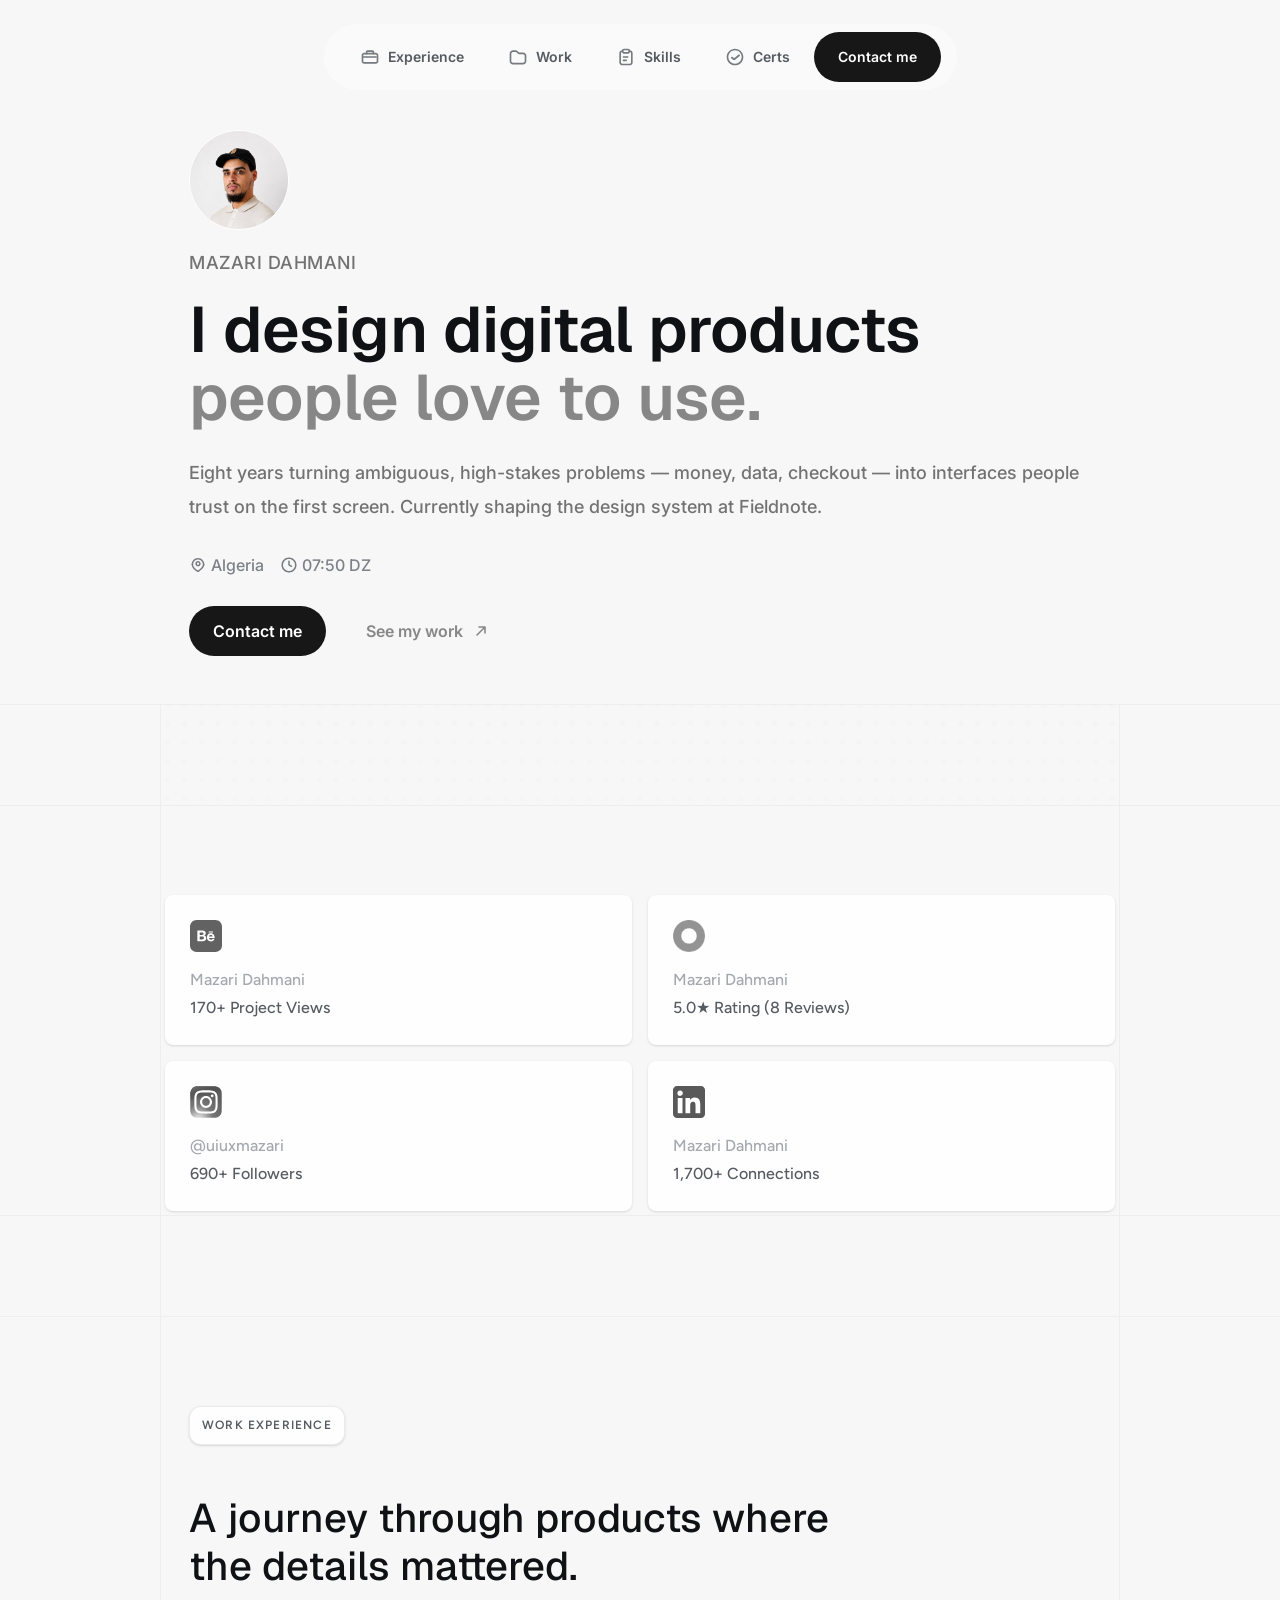
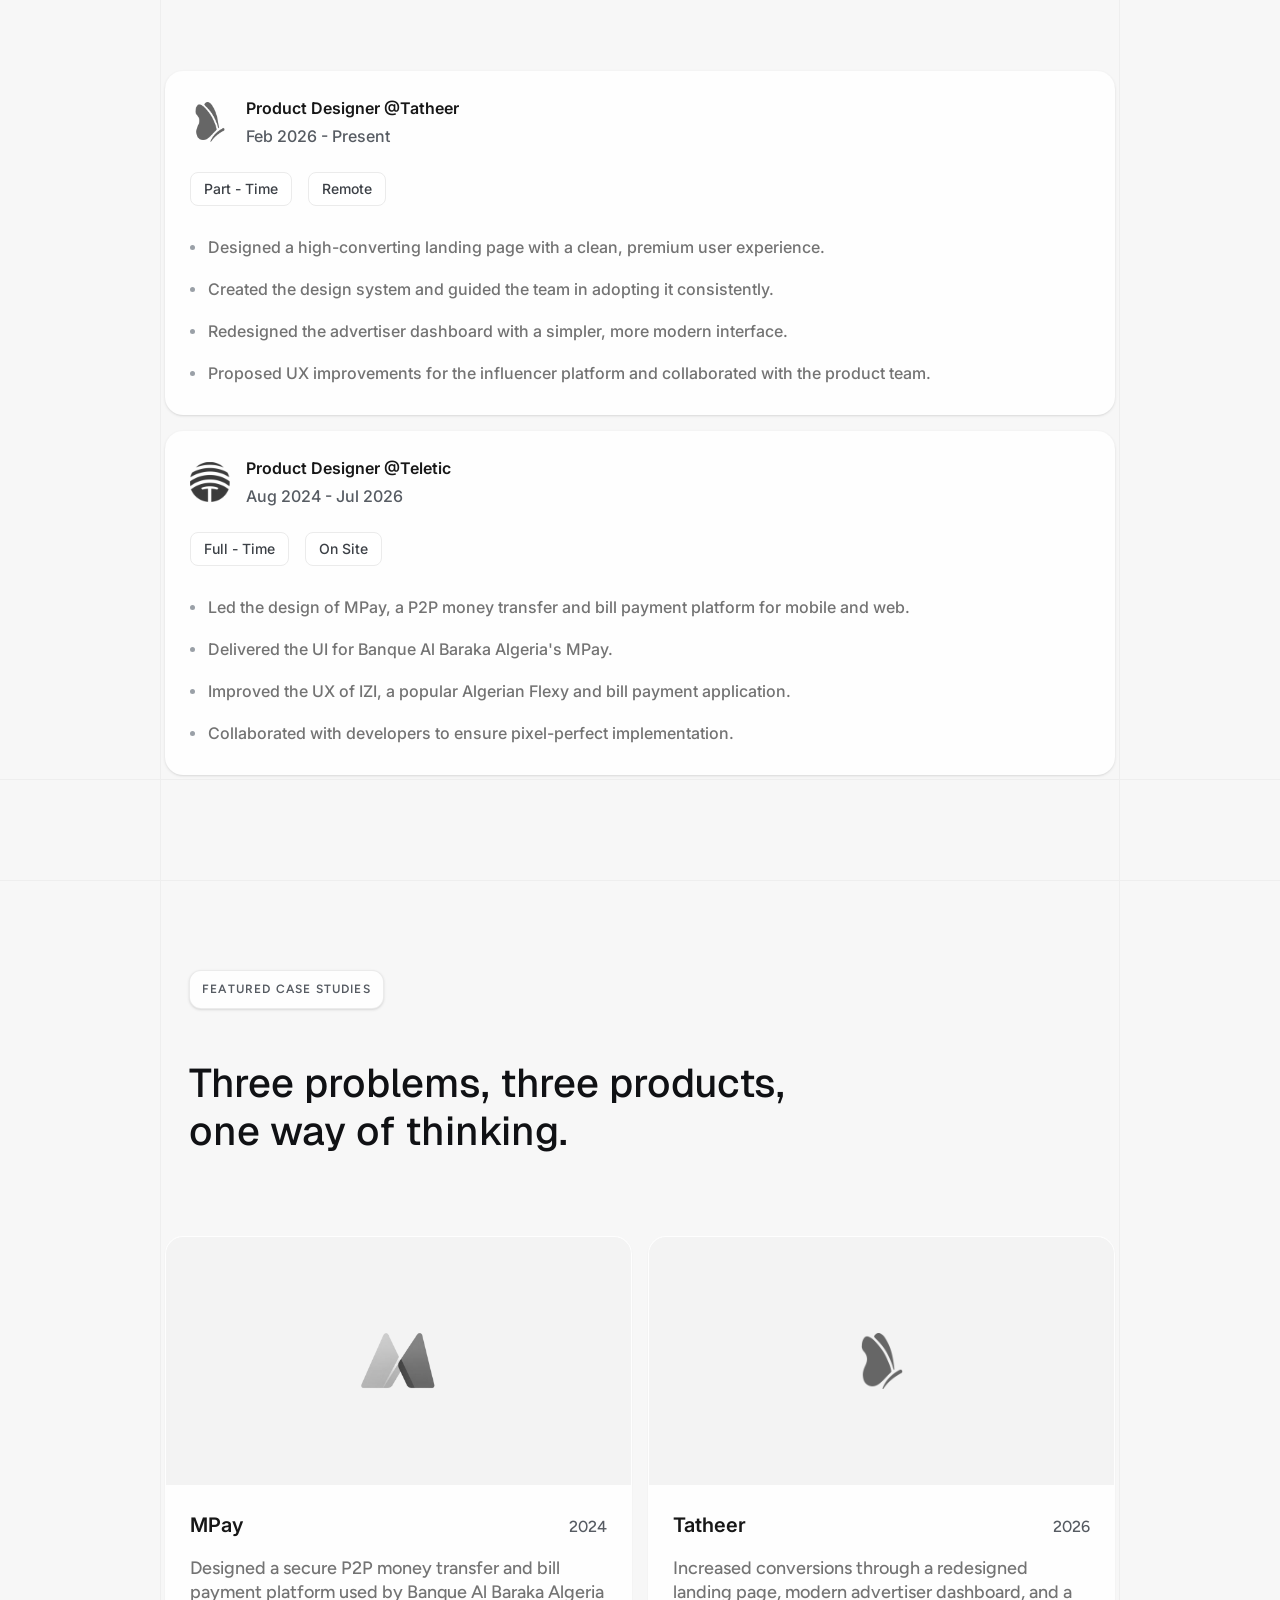
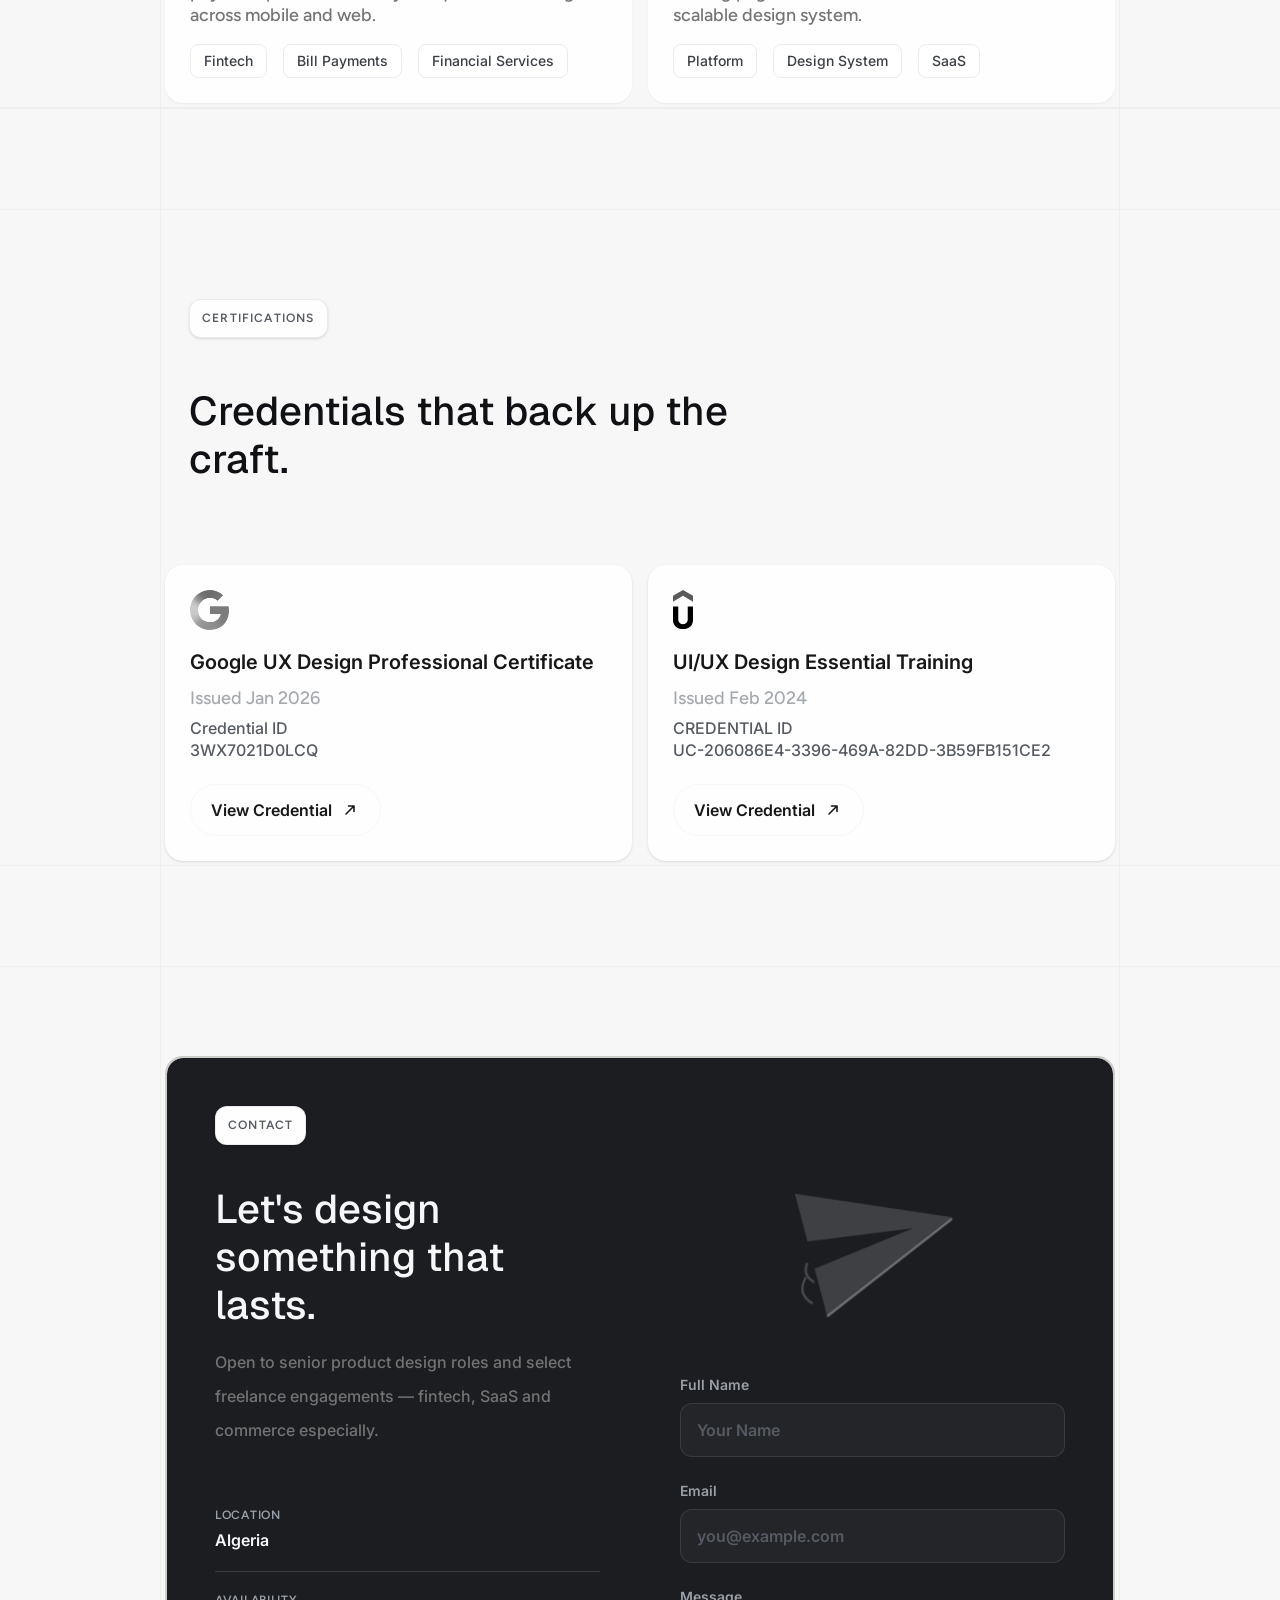
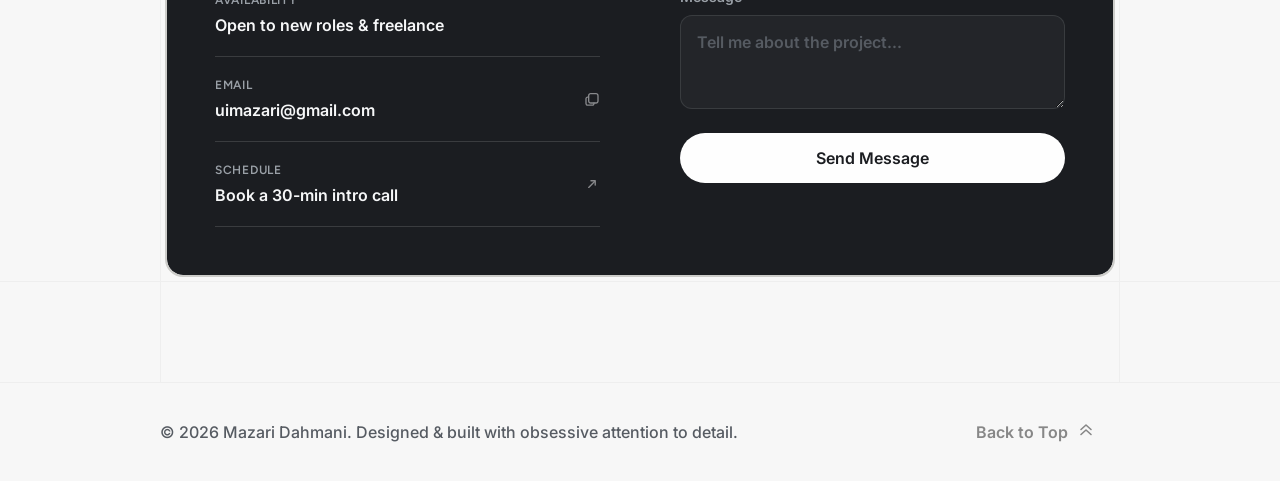
==== index.html @ ba1fe067 "Update portfolio" ====
<!DOCTYPE html>
<html lang="en">
<head>
<meta charset="UTF-8">
<meta name="viewport" content="width=device-width, initial-scale=1.0">
<title>Mazari Dahmani — Product Designer</title>
<link rel="icon" href="assets/favicon/favicon.ico" sizes="any">
<link rel="icon" type="image/png" sizes="16x16" href="assets/favicon/favicon-16x16.png">
<link rel="icon" type="image/png" sizes="32x32" href="assets/favicon/favicon-32x32.png">
<link rel="icon" type="image/png" sizes="48x48" href="assets/favicon/favicon-48x48.png">
<link rel="apple-touch-icon" sizes="180x180" href="assets/favicon/apple-touch-icon.png">
<meta name="description" content="Mazari Dahmani — Senior Product Designer. Fintech, SaaS, and commerce interfaces, eight years in.">
<link rel="preconnect" href="https://fonts.googleapis.com">
<link rel="preconnect" href="https://fonts.gstatic.com" crossorigin>
<link href="https://fonts.googleapis.com/css2?family=Geist:wght@500;600&family=Inter:wght@500;600&family=Figtree:wght@500;600;700&display=swap" rel="stylesheet">
<link rel="stylesheet" href="styles/main.css">
<link rel="stylesheet" href="styles/cursor.css">
</head>
<body>

<svg class="icon-sprite" aria-hidden="true">
  <symbol id="icon-arrow-up-right" viewBox="0 0 20 20"><path d="M6 14 14 6M8 6h6v6" stroke="currentColor" stroke-width="1.6" stroke-linecap="round" stroke-linejoin="round" fill="none"/></symbol>
  <symbol id="icon-chevrons-up" viewBox="0 0 20 20"><path d="M5 12.5 10 8l5 4.5M5 7.5 10 3l5 4.5" stroke="currentColor" stroke-width="1.6" stroke-linecap="round" stroke-linejoin="round" fill="none"/></symbol>
  <symbol id="icon-external" viewBox="0 0 20 20"><path d="M6 14 14 6M8.5 6H14v5.5" stroke="currentColor" stroke-width="1.6" stroke-linecap="round" stroke-linejoin="round" fill="none"/></symbol>
</svg>

<header class="site-nav-wrap">
  <nav class="site-nav" aria-label="Primary">
    <a class="nav-link" href="#experience"><img class="nav-icon" src="assets/nav/Experience.svg" width="20" height="20" alt=""><span class="nav-label">Experience</span></a>
    <a class="nav-link" href="#work"><img class="nav-icon" src="assets/nav/Work.svg" width="20" height="20" alt=""><span class="nav-label">Work</span></a>
    <a class="nav-link" href="#skills"><img class="nav-icon" src="assets/nav/Skills.svg" width="20" height="20" alt=""><span class="nav-label">Skills</span></a>
    <a class="nav-link" href="#certs"><img class="nav-icon" src="assets/nav/Certs.svg" width="20" height="20" alt=""><span class="nav-label">Certs</span></a>
    <a class="nav-link nav-cta" href="#contact">Contact me</a>
  </nav>
</header>

<main>

  <!-- Hero -->
  <section class="hero-guide" id="top">
    <div class="hero-inner">
      <div class="hero-top">
        <img class="avatar" src="assets/hero/avatar.jpg" alt="Mazari Dahmani">
        <p class="eyebrow-name">Mazari Dahmani</p>
        <h1 class="hero-heading">I design digital products <span>people love to use.</span></h1>
      </div>
      <p class="hero-lede">Eight years turning ambiguous, high-stakes problems — money, data, checkout — into interfaces people trust on the first screen. Currently shaping the design system at Fieldnote.</p>
      <div class="hero-meta">
        <div class="hero-meta-item"><img class="hero-meta-icon" src="assets/hero/pin.svg" width="18" height="18" alt=""><span>Algeria</span></div>
        <div class="hero-meta-item"><img class="hero-meta-icon" src="assets/hero/clock.svg" width="18" height="18" alt=""><span id="local-time">23:48 DZ</span></div>
      </div>
      <div class="hero-actions">
        <a class="btn btn-dark" href="#contact">Contact me</a>
        <a class="btn btn-ghost" href="#work">See my work <svg><use href="#icon-arrow-up-right"/></svg></a>
      </div>
    </div>
  </section>

  <div class="full-bleed-divider"></div>

  <div class="column-guide">

    <div class="texture-band" aria-hidden="true">
      <img class="texture-band-pattern" src="assets/texture-hero-band.svg" alt="">
    </div>

    <div class="divider-inline"></div>

    <!-- Social proof -->
    <div class="section-shell" style="padding-top:89px;">
      <div class="proof-grid">
        <a class="proof-card" href="https://www.behance.net/98f49c3c" target="_blank" rel="noopener noreferrer">
          <img class="proof-icon" src="assets/social/behance_1.svg" width="32" height="32" alt="Behance">
          <div><p class="proof-handle">Mazari Dahmani</p><p class="proof-views">170+ Project Views</p></div>
        </a>
        <a class="proof-card" href="https://mostaql.com/u/mazari_dahmani" target="_blank" rel="noopener noreferrer">
          <img class="proof-icon" src="assets/social/mostaql.png" width="32" height="32" alt="Mostaql">
          <div><p class="proof-handle">Mazari Dahmani</p><p class="proof-views">5.0★ Rating (8 Reviews)</p></div>
        </a>
        <a class="proof-card" href="https://www.instagram.com/uiuxmazari/" target="_blank" rel="noopener noreferrer">
          <img class="proof-icon" src="assets/social/ig_1.svg" width="32" height="32" alt="Instagram">
          <div><p class="proof-handle">@uiuxmazari</p><p class="proof-views">690+ Followers</p></div>
        </a>
        <a class="proof-card" href="https://www.linkedin.com/in/mazari-dahmani-837093325/" target="_blank" rel="noopener noreferrer">
          <img class="proof-icon" src="assets/social/linkd_1.svg" width="32" height="32" alt="LinkedIn">
          <div><p class="proof-handle">Mazari Dahmani</p><p class="proof-views">1,700+ Connections</p></div>
        </a>
      </div>
    </div>

    <div class="divider-inline"></div>
    <div class="spacer-band"></div>
    <div class="divider-inline"></div>

    <!-- Work experience -->
    <section class="section-shell" id="experience" style="padding-top:89px;">
      <div class="eyebrow-row">
        <span class="eyebrow-badge">Work Experience</span>
        <h2 class="section-heading">A journey through products where the details mattered.</h2>
      </div>
      <div class="exp-list">
        <a class="exp-card" href="https://tatheer.marketing/" target="_blank" rel="noopener noreferrer">
          <div class="exp-head">
            <img class="exp-logo exp-logo-mark" src="assets/experience/job1-logo.svg" width="40" height="40" alt="Fieldnote logo">
            <div><p class="exp-role">Product Designer @Tatheer</p><p class="exp-dates">Feb 2026 - Present</p></div>
          </div>
          <div class="tag-row"><span class="tag">Part - Time</span><span class="tag">Remote</span></div>
          <ul class="exp-bullets">
            <li><p>Designed a high-converting landing page with a clean, premium user experience.</p></li>
            <li><p>Created the design system and guided the team in adopting it consistently.</p></li>
            <li><p>Redesigned the advertiser dashboard with a simpler, more modern interface.</p></li>
            <li><p>Proposed UX improvements for the influencer platform and collaborated with the product team.</p></li>
          </ul>
        </a>
        <a class="exp-card" href="https://teletic.dz/" target="_blank" rel="noopener noreferrer">
          <div class="exp-head">
            <img class="exp-logo exp-logo-photo" src="assets/experience/job2-logo.svg" width="40" height="40" alt="Teletic logo">
            <div><p class="exp-role">Product Designer @Teletic</p><p class="exp-dates">Aug 2024 - Jul 2026</p></div>
          </div>
          <div class="tag-row"><span class="tag">Full - Time</span><span class="tag">On Site</span></div>
          <ul class="exp-bullets">
            <li><p>Led the design of MPay, a P2P money transfer and bill payment platform for mobile and web.</p></li>
            <li><p>Delivered the UI for Banque Al Baraka Algeria's MPay.</p></li>
            <li><p>Improved the UX of IZI, a popular Algerian Flexy and bill payment application.</p></li>
            <li><p>Collaborated with developers to ensure pixel-perfect implementation.</p></li>
          </ul>
        </a>
      </div>
    </section>

    <div class="divider-inline"></div>
    <div class="spacer-band"></div>
    <div class="divider-inline"></div>

    <!-- Case studies -->
    <section class="section-shell" id="work" style="padding-top:89px;">
      <div class="eyebrow-row">
        <span class="eyebrow-badge">Featured Case Studies</span>
        <h2 class="section-heading">Three problems, three products, one way of thinking.</h2>
      </div>
      <div class="case-grid">
        <a class="case-card" href="mpay.html">
          <div class="case-figure"><img src="assets/work/mpay-figure.svg" width="75" height="56" alt="MPay"></div>
          <div class="case-body">
            <div class="case-title-row"><h3 class="case-title">MPay</h3><span class="case-year">2024</span></div>
            <p class="case-desc">Designed a secure P2P money transfer and bill payment platform used by Banque Al Baraka Algeria across mobile and web.</p>
            <div class="tag-row"><span class="tag">Fintech</span><span class="tag">Bill Payments</span><span class="tag">Financial Services</span></div>
          </div>
        </a>
        <a class="case-card" href="tatheer.html">
          <div class="case-figure"><img src="assets/work/tatheer-figure.svg" width="56" height="56" alt="Tatheer"></div>
          <div class="case-body">
            <div class="case-title-row"><h3 class="case-title">Tatheer</h3><span class="case-year">2026</span></div>
            <p class="case-desc">Increased conversions through a redesigned landing page, modern advertiser dashboard, and a scalable design system.</p>
            <div class="tag-row"><span class="tag">Platform</span><span class="tag">Design System</span><span class="tag">SaaS</span></div>
          </div>
        </a>
      </div>
    </section>

    <div class="divider-inline"></div>
    <div class="divider-inline"></div>
    <div class="spacer-band"></div>
    <div class="divider-inline"></div>

    <!-- Certifications -->
    <section class="section-shell" id="certs" style="padding-top:89px;">
      <div class="eyebrow-row">
        <span class="eyebrow-badge">Certifications</span>
        <h2 class="section-heading">Credentials that back up the craft.</h2>
      </div>
      <div class="cert-grid">
        <a class="cert-card" href="https://www.coursera.org/account/accomplishments/verify/3WX7021D0LCQ" target="_blank" rel="noopener noreferrer">
          <div>
            <img class="cert-icon" src="assets/certs/google.svg" width="39" height="40" alt="Google logo">
            <p class="cert-name" style="margin-top:16px;">Google UX Design Professional Certificate</p>
            <p class="cert-issued" style="margin-top:8px;">Issued Jan 2026</p>
            <p class="cert-id" style="margin-top:8px;"><span class="cert-id-label">Credential ID</span><span class="cert-id-value">3WX7021D0LCQ</span></p>
          </div>
          <span class="btn btn-outline" aria-hidden="true">View Credential <svg><use href="#icon-external"/></svg></span>
        </a>
        <a class="cert-card" href="https://www.udemy.com/certificate/UC-206086e4-3396-469a-82dd-3b59fb151ce2/" target="_blank" rel="noopener noreferrer">
          <div>
            <img class="cert-icon" src="assets/certs/symbol.svg" width="21" height="40" alt="Certification symbol">
            <p class="cert-name" style="margin-top:16px;">UI/UX Design Essential Training</p>
            <p class="cert-issued" style="margin-top:8px;">Issued Feb 2024</p>
            <p class="cert-id" style="margin-top:8px; text-transform:uppercase;"><span class="cert-id-label">Credential ID</span><span class="cert-id-value">UC-206086e4-3396-469a-82dd-3b59fb151ce2</span></p>
          </div>
          <span class="btn btn-outline" aria-hidden="true">View Credential <svg><use href="#icon-external"/></svg></span>
        </a>
      </div>
    </section>

    <div class="divider-inline"></div>
    <div class="spacer-band"></div>
    <div class="divider-inline"></div>

    <!-- Contact -->
    <section class="contact-outer" id="contact">
      <div class="contact-ring">
        <div class="contact-panel">
          <img class="contact-panel-texture" src="assets/texture-contact-corner.svg" width="434" height="126" alt="" aria-hidden="true">
          <div class="contact-col">
            <span class="eyebrow-badge">Contact</span>
            <div class="contact-header-group">
              <h2 class="contact-heading">Let's design<br>something that lasts.</h2>
              <p class="contact-lede">Open to senior product design roles and select freelance engagements — fintech, SaaS and commerce especially.</p>
            </div>
            <div class="contact-links">
              <div class="contact-info-row">
                <span class="contact-row-text"><span class="contact-row-label">Location</span><span class="contact-row-value">Algeria</span></span>
              </div>
              <div class="contact-info-row">
                <span class="contact-row-text"><span class="contact-row-label">Availability</span><span class="contact-row-value">Open to new roles &amp; freelance</span></span>
              </div>
              <button class="contact-link-row" id="copy-email" type="button">
                <span class="contact-row-text"><span class="contact-row-label">Email</span><span class="contact-row-value">uimazari@gmail.com</span></span>
                <img class="contact-link-icon" src="assets/contact/copy.svg" width="16" height="16" alt="">
              </button>
              <a class="contact-link-row" href="#" rel="noopener">
                <span class="contact-row-text"><span class="contact-row-label">Schedule</span><span class="contact-row-value">Book a 30-min intro call</span></span>
                <img class="contact-link-icon" src="assets/contact/arrow-up.svg" width="16" height="16" alt="">
              </a>
            </div>
          </div>
          <div class="contact-form-col">
            <div class="contact-plane-wrap" id="plane-wrap">
              <img class="contact-plane" id="contact-plane" src="assets/contact/paper-plane.svg" width="217" height="216" alt="" draggable="false">
            </div>
            <form class="contact-form" id="contact-form">
              <div class="field"><label for="name">Full Name</label><input id="name" name="name" type="text" placeholder="Your Name" required></div>
              <div class="field"><label for="email">Email</label><input id="email" name="email" type="email" placeholder="you@example.com" required></div>
              <div class="field"><label for="message">Message</label><textarea id="message" name="message" placeholder="Tell me about the project..." rows="3" required></textarea></div>
              <button class="btn btn-light" type="submit">Send Message</button>
              <p class="form-status" id="form-status" role="status" aria-live="polite"></p>
            </form>
          </div>
        </div>
      </div>
    </section>

    <div class="divider-inline"></div>
    <div class="spacer-band"></div>

  </div>

  <div class="full-bleed-divider"></div>

  <!-- Footer -->
  <footer class="container-960">
    <div class="site-footer">
      <div>
        <p class="footer-copy">© 2026 Mazari Dahmani. Designed &amp; built with obsessive attention to detail.</p>
      </div>
      <a class="btn btn-ghost footer-top-btn" href="#top">Back to Top <svg><use href="#icon-chevrons-up"/></svg></a>
    </div>
  </footer>

</main>

<div id="toast" role="status" aria-live="polite" style="position:fixed;bottom:24px;left:50%;transform:translateX(-50%) translateY(20px);background:#171717;color:#fff;padding:10px 18px;border-radius:40px;font-family:'Inter',sans-serif;font-weight:600;font-size:14px;opacity:0;pointer-events:none;transition:opacity .2s, transform .2s;"></div>

<script src="scripts/main.js"></script>
<script src="scripts/cursor.js"></script>
</body>
</html>
---- styles/main.css ----
/* ==========================================================================
   MAZARI DAHMANI — PORTFOLIO
   Rebuilt directly from Figma inspection (get_metadata / get_design_context /
   get_variable_defs on node 4895:38312). Every color, spacing, and divider
   value below traces to that data — see FIGMA_QA.md for the source mapping.
   ========================================================================== */

/* ---------- Tokens ---------- */
:root {
  /* surfaces */
  --bg-page: #f7f7f7;
  --card-bg: #fefefe;
  --cert-card-bg: #fefefe;
  --contact-bg: #1b1d21;
  --contact-ring: #f6f7f8;

  /* ink */
  --ink-900: #101114;
  --ink-850: #171717;
  --ink-700: #565b62;
  --ink-600: #737373;
  --ink-500: #7d8289;
  --ink-450: #878787;
  --ink-400: #a4a9af;
  --ink-350: #9aa0a7;
  --ink-300: #3c4046;
  --contact-fg: #f6f7f8;
  --contact-muted: #9aa0a7;

  /* lines */
  --line-hero-guide: #f7f7f7;   /* hero-only vertical guide */
  --line-guide: #eee;           /* main vertical guide + all horizontal dividers */
  --line-tag: #ebebeb;          /* tag/pill borders */
  --line-badge: rgba(16, 17, 20, 0.08);
  --line-contact: rgba(246, 247, 248, 0.14);
  --line-secondary: #ccccc9;    /* Colour/Border/secondary token — contact panel ring */

  /* radius */
  --r-pill: 40px;
  --r-lg: 18px;
  --r-md: 12px;
  --r-sm: 8px;

  /* shadow/sm (two-layer, from Figma variable defs) */
  --shadow-card: 0 1px 3px 0 rgba(0, 0, 0, 0.1), 0 1px 2px -1px rgba(0, 0, 0, 0.1);
  --shadow-card-hover: 0 10px 20px -14px rgba(16, 17, 20, 0.10), 0 2px 6px -2px rgba(16, 17, 20, 0.05);

  /* type */
  --font-geist: 'Geist', sans-serif;
  --font-inter: 'Inter', sans-serif;
  --font-figtree: 'Figtree', sans-serif;

  /* layout */
  --content-w: 960px;
  --guide-inset: 4px;
}

* { box-sizing: border-box; }
html { scroll-behavior: smooth; }

body {
  margin: 0;
  background: var(--bg-page);
  font-family: var(--font-inter);
  color: var(--ink-900);
  -webkit-font-smoothing: antialiased;
  overflow-x: hidden;
}

img, svg { display: block; max-width: 100%; }
a { color: inherit; text-decoration: none; }
button { font: inherit; cursor: pointer; }
ul { margin: 0; padding: 0; list-style: none; }
p { margin: 0; }

:focus-visible {
  outline: 2px solid var(--ink-850);
  outline-offset: 2px;
}

@media (prefers-reduced-motion: reduce) {
  html { scroll-behavior: auto; }
  * { animation-duration: 0.01ms !important; transition-duration: 0.01ms !important; }
}

.icon-sprite { position: absolute; width: 0; height: 0; overflow: hidden; }

/* ---------- Layout helpers ---------- */
.container-960 {
  width: min(var(--content-w), 100% - 32px);
  margin-inline: auto;
}

.full-bleed-divider {
  height: 1px;
  width: 100%;
  background: var(--line-guide);
}

.hero-guide {
  width: min(var(--content-w), 100% - 32px);
  margin-inline: auto;
  border-left: 1px solid var(--line-hero-guide);
  border-right: 1px solid var(--line-hero-guide);
  padding-inline: var(--guide-inset);
}

.column-guide {
  width: min(var(--content-w), 100% - 32px);
  margin-inline: auto;
  border-left: 1px solid var(--line-guide);
  border-right: 1px solid var(--line-guide);
  padding-inline: var(--guide-inset);
}

.spacer-band { height: 100px; }

/* Every divider node in Figma is x:0, width:1280 — i.e. it spans the full
   root frame edge-to-edge, not just the 960px guide column it visually
   sits between. Confirmed via get_metadata on multiple divider nodes
   (4895:38348, 4895:38501, etc.) — all report width:1280 regardless of
   position in the stack. Since these dividers are nested inside
   .column-guide (960px, centered, padded), a plain 100% width only
   reaches the guide's own width — this formula breaks them out to the
   true viewport width instead, and stays correct at any breakpoint
   because .column-guide is itself always centered with symmetric padding. */
.divider-inline {
  height: 1px;
  background: var(--line-guide);
  width: 100vw;
  margin-left: calc(50% - 50vw);
}

.eyebrow-row { display: flex; flex-direction: column; gap: 16px; align-items: flex-start; padding-inline: 24px; }

.eyebrow-badge {
  display: inline-flex;
  align-items: center;
  align-self: flex-start;
  gap: 8px;
  padding: 8px 12px;
  background: var(--card-bg);
  border: 1px solid var(--line-badge);
  border-radius: var(--r-md);
  box-shadow: var(--shadow-card);
  font-family: var(--font-figtree);
  font-weight: 600;
  font-size: 12px;
  line-height: 21px;
  letter-spacing: 1.18px;
  text-transform: uppercase;
  color: var(--ink-700);
}

.section-heading {
  font-family: var(--font-geist);
  font-weight: 500;
  font-size: 40px;
  line-height: 48px;
  color: var(--ink-900);
  max-width: 640px;
}

.section-shell {
  padding-top: 89px;
  padding-bottom: 4px;
  display: flex;
  flex-direction: column;
  gap: 48px;
}

/* ---------- Buttons & tags ---------- */
.btn {
  display: inline-flex;
  align-items: center;
  justify-content: center;
  gap: 8px;
  border-radius: var(--r-pill);
  font-family: var(--font-inter);
  font-weight: 600;
  font-size: 16px;
  line-height: 22px;
  white-space: nowrap;
  border: none;
  padding: 14px 24px;
  transition: background-color 250ms ease-out, color 250ms ease-out, border-color 250ms ease-out, transform 250ms ease-out, box-shadow 250ms ease-out;
}

.btn-dark { background: var(--ink-850); color: #fff; }
.btn-dark:hover { background: var(--ink-900); transform: translateY(-4px); box-shadow: var(--shadow-card-hover); }
.btn-ghost { background: transparent; color: var(--ink-450); }
.btn-ghost:hover { background: var(--line-guide); color: var(--ink-900); transform: translateY(-4px); box-shadow: var(--shadow-card-hover); }
.btn-outline {
  background: transparent;
  color: var(--ink-850);
  border: 1.5px solid var(--line-hero-guide);
  padding: 14px 20px;
  align-self: flex-start;
}
.btn-light { background: var(--card-bg); color: var(--contact-bg); width: 100%; }
.btn-light:hover { background: var(--line-guide); transform: translateY(-4px); box-shadow: var(--shadow-card-hover); }
.btn-light:disabled { opacity: 0.6; cursor: default; transform: none; box-shadow: none; }
.form-status {
  font-family: var(--font-inter);
  font-weight: 500;
  font-size: 14px;
  line-height: 20px;
  margin: 0;
  min-height: 20px;
}
.form-status.is-success { color: #4caf7d; }
.form-status.is-error { color: #e0685f; }

.btn svg { width: 20px; height: 20px; flex-shrink: 0; }
.tag-row { display: flex; gap: 16px; align-items: flex-start; flex-wrap: wrap; }
.tag {
  background: #fff;
  border: 1px solid var(--line-tag);
  border-radius: var(--r-sm);
  padding: 7px 13px;
  font-family: var(--font-inter);
  font-weight: 500;
  font-size: 14px;
  line-height: 18px;
  color: var(--ink-300);
}

/* ---------- Nav ---------- */
.site-nav-wrap {
  position: sticky;
  top: 24px;
  z-index: 40;
  display: flex;
  justify-content: center;
  padding: 0 16px;
}

.site-nav {
  display: flex;
  align-items: center;
  gap: 4px;
  background: rgba(254, 254, 254, 0.5);
  border-radius: 44px;
  padding: 8px 16px;
  max-width: 100%;
  overflow-x: auto;
}

.nav-link {
  display: inline-flex;
  align-items: center;
  gap: 8px;
  padding: 12px 20px;
  border-radius: var(--r-pill);
  font-family: var(--font-inter);
  font-weight: 600;
  font-size: 14px;
  line-height: 22px;
  color: var(--ink-700);
  background: transparent;
  border: none;
  white-space: nowrap;
  transition: color 250ms ease-out, background-color 250ms ease-out, transform 250ms ease-out, box-shadow 250ms ease-out;
}
.nav-link:hover { color: var(--ink-900); }
.nav-link svg { width: 20px; height: 20px; }
.nav-icon {
  width: 20px;
  height: 20px;
  flex-shrink: 0;
  display: block;
  image-rendering: -webkit-optimize-contrast;
}
.nav-cta { background: var(--ink-850); color: #fff; padding: 14px 24px; }
.nav-cta:hover { background: var(--ink-900); color: #fff; transform: translateY(-2px); box-shadow: var(--shadow-card-hover); }

.nav-toggle { display: none; }

/* ---------- Hero ---------- */
.hero-inner {
  display: flex;
  flex-direction: column;
  gap: 24px;
  align-items: flex-start;
  padding: 64px 24px 48px;
}

.hero-top { display: flex; flex-direction: column; gap: 16px; align-items: flex-start; }

.avatar {
  width: 100px;
  height: 100px;
  border-radius: 50%;
  display: block;
  object-fit: cover;
  flex-shrink: 0;
  border: 1px solid #FFFFFF;
}

.eyebrow-name {
  font-family: var(--font-inter);
  font-weight: 500;
  font-size: 18px;
  line-height: 34px;
  color: var(--ink-600);
  text-transform: uppercase;
  letter-spacing: 0.5px;
}

.hero-heading {
  font-family: var(--font-geist);
  font-weight: 600;
  font-size: 64px;
  line-height: 68px;
  color: var(--ink-900);
  margin: 0;
}
.hero-heading span { display: block; color: var(--ink-450); }

.hero-lede {
  font-family: var(--font-inter);
  font-weight: 500;
  font-size: 18px;
  line-height: 34px;
  color: var(--ink-600);
  max-width: 900px;
}

.hero-meta { display: flex; gap: 16px; align-items: center; flex-wrap: wrap; }
.hero-meta-item { display: flex; gap: 4px; align-items: center; }
.hero-meta-icon { width: 18px; height: 18px; flex-shrink: 0; display: block; }
.hero-meta-item span {
  font-family: var(--font-inter);
  font-weight: 500;
  font-size: 16px;
  line-height: 34px;
  color: var(--ink-500);
}

.hero-actions { display: flex; gap: 16px; align-items: center; flex-wrap: wrap; }
.hero-actions svg { width: 20px; height: 20px; }

/* ---------- Texture band ---------- */
/* Frame 4895:38349 in Figma: 960x100, overflow-clip. Pattern node 4895:38350
   sits inside it at w-960 h-306, centered (left/top 50%, -50% translate),
   opacity 5%. The uploaded asset is Figma's own export of that pattern
   already fitted to this exact frame, so object-fit: cover reproduces
   Figma's fill/crop behavior for the parts of the page where the frame's
   960px width gets scaled down responsively. */
.texture-band {
  height: 100px;
  position: relative;
  overflow: hidden;
}
.texture-band-pattern {
  position: absolute;
  inset: 0;
  width: 100%;
  height: 100%;
  object-fit: cover;
  object-position: center;
  opacity: 0.05;
  pointer-events: none;
}

/* ---------- Social proof ---------- */
.proof-grid {
  display: grid;
  grid-template-columns: repeat(2, 1fr);
  gap: 16px;
}
.proof-card {
  background: var(--card-bg);
  border-radius: var(--r-sm);
  box-shadow: var(--shadow-card);
  padding: 24px;
  display: flex;
  flex-direction: column;
  gap: 12px;
  border: 1px solid transparent;
  cursor: pointer;
  transition: transform 300ms ease-out, box-shadow 300ms ease-out, border-color 300ms ease-out;
}
.proof-card:hover {
  transform: translateY(-4px);
  box-shadow: var(--shadow-card-hover);
  border-color: var(--line-tag);
}
.proof-icon {
  display: block;
  flex-shrink: 0;
  align-self: flex-start;
  filter: grayscale(100%);
  transition: filter 300ms ease-out;
}
.proof-card:hover .proof-icon { filter: grayscale(0%); }
.proof-handle { font-family: var(--font-figtree); font-weight: 500; font-size: 16px; line-height: 32px; color: var(--ink-400); }
.proof-views { font-family: var(--font-figtree); font-weight: 500; font-size: 16px; line-height: 24px; color: var(--ink-700); }

/* ---------- Work experience ---------- */
.exp-list { display: flex; flex-direction: column; gap: 16px; }
.exp-card {
  background: var(--card-bg);
  border-radius: var(--r-lg);
  box-shadow: var(--shadow-card);
  padding: 24px;
  display: flex;
  flex-direction: column;
  gap: 24px;
  border: 1px solid transparent;
  cursor: pointer;
  transition: transform 300ms ease-out, box-shadow 300ms ease-out, border-color 300ms ease-out;
}
.exp-card:hover {
  transform: translateY(-4px);
  box-shadow: var(--shadow-card-hover);
  border-color: var(--line-tag);
}
.exp-head { display: flex; gap: 16px; align-items: center; }
.exp-logo {
  width: 40px;
  height: 40px;
  flex-shrink: 0;
  display: block;
  filter: grayscale(100%);
  transition: filter 300ms ease-out;
}
.exp-card:hover .exp-logo { filter: grayscale(0%); }
.exp-logo-mark {
  /* Figma's "Mask group" logo node has no background or radius of its
     own — it's the bare vector shape at 40x40, confirmed via fresh
     get_design_context on 4929:8054. */
}
.exp-logo-photo {
  /* Figma's Teletic logo sits in a 40x40 container with radius:10px
     and overflow:hidden clipping an oversized cropped photo — confirmed
     via fresh get_design_context on 4929:8082. */
  border-radius: 10px;
  overflow: hidden;
  object-fit: cover;
}
.exp-role { font-family: var(--font-inter); font-weight: 600; font-size: 16px; line-height: 24px; color: var(--ink-850); margin: 0 0 4px; }
.exp-dates { font-family: var(--font-inter); font-weight: 500; font-size: 16px; line-height: 24px; color: var(--ink-700); margin: 0; }
.exp-bullets { display: flex; flex-direction: column; gap: 8px; }
.exp-bullets li { display: flex; gap: 13px; align-items: flex-start; }
.exp-bullets li::before {
  content: '';
  width: 5px;
  height: 5px;
  border-radius: 2.5px;
  background: var(--ink-350);
  margin-top: 14.5px;
  flex-shrink: 0;
}
.exp-bullets p { font-family: var(--font-inter); font-weight: 500; font-size: 16px; line-height: 34px; color: var(--ink-600); }

/* ---------- Case studies ---------- */
.case-grid { display: grid; grid-template-columns: repeat(2, 1fr); gap: 16px; }
.case-card {
  background: var(--card-bg);
  border-radius: var(--r-lg);
  box-shadow: 0 1px 2px 0 rgba(16, 17, 20, 0.05);
  overflow: hidden;
  display: flex;
  flex-direction: column;
  border: 1px solid transparent;
  cursor: pointer;
  transition: transform 300ms ease-out, box-shadow 300ms ease-out, border-color 300ms ease-out;
}
.case-card:hover {
  transform: translateY(-4px);
  box-shadow: var(--shadow-card-hover);
  border-color: var(--line-tag);
}
.case-figure {
  height: 248px;
  background: #f3f3f3;
  display: flex;
  align-items: center;
  justify-content: center;
  overflow: hidden;
}
.case-figure img { display: block; max-width: 100%; max-height: 100%; filter: grayscale(100%); transition: filter 300ms ease-out; }
.case-card:hover .case-figure img { filter: grayscale(0%); }
.case-body { padding: 24px; display: flex; flex-direction: column; gap: 16px; }
.case-title-row { display: flex; align-items: baseline; justify-content: space-between; }
.case-title { font-family: var(--font-inter); font-weight: 600; font-size: 20px; line-height: 32px; color: var(--ink-850); margin: 0; }
.case-year { font-family: var(--font-figtree); font-weight: 500; font-size: 16px; color: var(--ink-700); }
.case-desc { font-family: var(--font-figtree); font-weight: 500; font-size: 18px; line-height: 23.8px; color: var(--ink-600); }

/* ---------- Certifications ---------- */
.cert-grid { display: grid; grid-template-columns: repeat(2, 1fr); gap: 16px; }
.cert-card {
  background: var(--cert-card-bg);
  border-radius: var(--r-lg);
  box-shadow: var(--shadow-card);
  padding: 24px;
  display: flex;
  flex-direction: column;
  gap: 24px;
  border: 1px solid transparent;
  cursor: pointer;
  transition: transform 300ms ease-out, box-shadow 300ms ease-out, border-color 300ms ease-out;
}
.cert-card:hover {
  transform: translateY(-4px);
  box-shadow: var(--shadow-card-hover);
  border-color: var(--line-tag);
}
.cert-icon { display: block; height: 40px; width: auto; filter: grayscale(100%); transition: filter 300ms ease-out; }
.cert-card:hover .cert-icon { filter: grayscale(0%); }
.cert-name { font-family: var(--font-inter); font-weight: 600; font-size: 20px; line-height: 32px; color: var(--ink-850); margin: 0; }
.cert-issued { font-family: var(--font-figtree); font-weight: 500; font-size: 18px; line-height: 24.6px; color: var(--ink-400); }
.cert-id {
  display: flex;
  flex-direction: column;
  gap: 2px;
  font-family: var(--font-inter);
  font-size: 16px;
  color: var(--ink-700);
}
.cert-id-label { font-weight: 500; }
.cert-id-value { font-weight: 500; }

/* ---------- Contact ---------- */
.contact-outer { padding-top: 89px; padding-bottom: 4px; }
.contact-ring {
  background: transparent;
  border: 2px solid var(--line-secondary);
  border-radius: var(--r-lg);
  overflow: hidden;
}
.contact-panel {
  background: var(--contact-bg);
  border-radius: calc(var(--r-lg) - 2px);
  padding: 48px;
  display: flex;
  gap: 80px;
  position: relative;
  overflow: hidden;
}
/* Real pattern asset is already cropped by Figma to exactly the sliver
   visible within the panel — confirmed by computing where the full
   960x306 pattern (centered at panel-center + (520,-402)) intersects
   the panel's 948x750 bounds: it lands flush with the top-right corner,
   434x126, 0px inset on both the top and right edges. No further
   positioning math needed; the asset's own size IS the placement. */
.contact-panel-texture {
  position: absolute;
  top: 0;
  right: 0;
  width: 434px;
  height: 126px;
  opacity: 0.05;
  z-index: -1;
  pointer-events: none;
  display: block;
}
.contact-col { flex: 1; min-width: 0; display: flex; flex-direction: column; gap: 40px; }
.contact-header-group { display: flex; flex-direction: column; gap: 16px; }
.contact-heading { font-family: var(--font-geist); font-weight: 500; font-size: 40px; line-height: 48px; color: var(--contact-fg); margin: 0; }
.contact-lede { font-family: var(--font-inter); font-weight: 500; font-size: 16px; line-height: 34px; color: var(--ink-600); max-width: 386px; margin: 0; }
.contact-links { display: flex; flex-direction: column; }
.contact-link-row, .contact-info-row {
  display: flex;
  align-items: center;
  justify-content: space-between;
  padding: 20px 0;
  border-bottom: 1px solid var(--line-contact);
  width: 100%;
}
.contact-link-row {
  background: none;
  border-left: none;
  border-right: none;
  border-top: none;
  color: inherit;
  text-align: left;
  transition: border-color 250ms ease-out;
}
.contact-link-row:hover { border-bottom-color: rgba(246, 247, 248, 0.35); }
.contact-link-icon { width: 16px; height: 16px; flex-shrink: 0; display: block; align-self: center; }
.contact-row-text { display: flex; flex-direction: column; gap: 6px; align-items: flex-start; }
.contact-row-label { display: block; font-family: var(--font-figtree); font-weight: 600; font-size: 12px; line-height: 16px; letter-spacing: 0.06em; text-transform: uppercase; color: var(--contact-muted); }
.contact-row-value { display: block; font-family: var(--font-inter); font-weight: 600; font-size: 16px; line-height: 22px; color: var(--contact-fg); }

.contact-form-col { flex: 1; min-width: 0; display: flex; flex-direction: column; align-items: center; justify-content: flex-end; gap: 24px; }
.contact-plane-wrap {
  width: 212px;
  height: 212px;
  display: flex;
  align-items: center;
  justify-content: center;
  flex-shrink: 0;
}
.contact-plane {
  display: block;
  width: 217px;
  height: 216px;
  max-width: 100%;
  will-change: transform;
  transform: translate3d(0, 0, 0) rotate(0deg);
}
.contact-form { display: flex; flex-direction: column; gap: 24px; width: 100%; }
.field { display: flex; flex-direction: column; gap: 8px; width: 100%; }
.field label { font-family: var(--font-inter); font-weight: 600; font-size: 14px; line-height: 20px; color: var(--contact-muted); }
.field input, .field textarea {
  background: rgba(246, 247, 248, 0.04);
  border: 1px solid rgba(246, 247, 248, 0.1);
  border-radius: var(--r-md);
  padding: 16px;
  font-family: var(--font-inter);
  font-weight: 600;
  font-size: 16px;
  color: var(--contact-fg);
  width: 100%;
}
.field textarea { resize: vertical; min-height: 88px; font-family: var(--font-inter); }
.field input::placeholder, .field textarea::placeholder { color: var(--ink-700); }

/* ---------- Footer ---------- */
.site-footer {
  padding: 24px 0;
  display: flex;
  align-items: center;
  justify-content: space-between;
  gap: 24px;
  flex-wrap: wrap;
}
.footer-copy { font-family: var(--font-inter); font-weight: 500; font-size: 16px; line-height: 21px; color: var(--ink-700); margin: 0; }
.footer-top-btn svg { width: 20px; height: 20px; }

/* ---------- Responsive ---------- */
@media (max-width: 860px) {
  .hero-heading { font-size: 44px; line-height: 50px; }
  .section-heading { font-size: 32px; line-height: 38px; }
  .proof-grid, .case-grid, .cert-grid { grid-template-columns: 1fr; }
  .contact-panel { flex-direction: column; gap: 48px; padding: 32px; }
  .contact-plane-wrap { display: none; }
  .site-footer { flex-direction: column; align-items: flex-start; }
}

@media (max-width: 640px) {
  .nav-link span.nav-label { display: none; }
  .nav-link { padding: 12px; }
  .nav-cta { padding: 14px 18px; }
  .hero-heading { font-size: 34px; line-height: 40px; }
  .hero-inner { padding: 48px 16px 32px; }
  .section-shell { padding-top: 56px; gap: 32px; }
  .eyebrow-row { padding-left: 16px; padding-right: 16px; }
}
---- styles/cursor.css ----
/* ==========================================================================
   CUSTOM CURSOR
   A small solid dot with a thin, light-gray ring around it — fixed
   neutral colors reused from the existing token set (--ink-900 for the
   dot, --ink-400 for the ring stroke), not a new color. Position and
   scale are handled by separate elements (a positioning "wrap" driven
   every frame by JS, and an inner dot/ring that only ever animates
   scale/size) so the continuous 60fps position updates never fight
   with the CSS transition used for the hover/click scale changes.
   Only enabled for fine-pointer, hover-capable devices with no reduced-
   motion preference — the system cursor is left completely alone
   everywhere else.
   ========================================================================== */

@media (hover: hover) and (pointer: fine) and (prefers-reduced-motion: no-preference) {
  body.has-custom-cursor,
  body.has-custom-cursor a,
  body.has-custom-cursor button,
  body.has-custom-cursor [role="button"] {
    cursor: none;
  }
  /* Text inputs keep the native caret cursor — hiding it there would cost
     real usability for no visual gain. */
  body.has-custom-cursor input,
  body.has-custom-cursor textarea {
    cursor: text;
  }

  .cursor-dot-wrap,
  .cursor-ring-wrap {
    position: fixed;
    top: 0;
    left: 0;
    --cx: 50vw;
    --cy: 50vh;
    transform: translate3d(var(--cx), var(--cy), 0);
    pointer-events: none;
    z-index: 9999;
    will-change: transform;
    transition: opacity 200ms ease-out;
  }

  .cursor-dot,
  .cursor-ring {
    border-radius: 50%;
    transform: translate(-50%, -50%) scale(var(--s, 1));
  }

  .cursor-dot {
    width: 6px;
    height: 6px;
    background: var(--ink-900);
    transition: transform 400ms cubic-bezier(0.34, 1.56, 0.64, 1);
  }

  .cursor-ring {
    width: 28px;
    height: 28px;
    background: transparent;
    border: 1px solid var(--ink-400);
    transition: width 250ms ease-out, height 250ms ease-out, transform 400ms cubic-bezier(0.34, 1.56, 0.64, 1);
  }

  /* Slight enlarge on hover — modest, not exaggerated */
  .cursor-ring.is-hovering { width: 40px; height: 40px; }

  /* Quick shrink on press (fast, linear-ish), then the base rule's
     400ms overshoot easing above takes over on release for the bounce. */
  .cursor-dot.is-clicking,
  .cursor-ring.is-clicking {
    --s: 0.7;
    transition: transform 120ms ease-out;
  }

  body.cursor-hidden .cursor-dot-wrap,
  body.cursor-hidden .cursor-ring-wrap {
    opacity: 0;
  }
}

/* Anywhere the conditions above aren't met, the custom cursor never even
   renders — belt-and-suspenders alongside the JS environment check. */
@media not all and (hover: hover) and (pointer: fine) and (prefers-reduced-motion: no-preference) {
  .cursor-dot-wrap, .cursor-ring-wrap { display: none !important; }
}
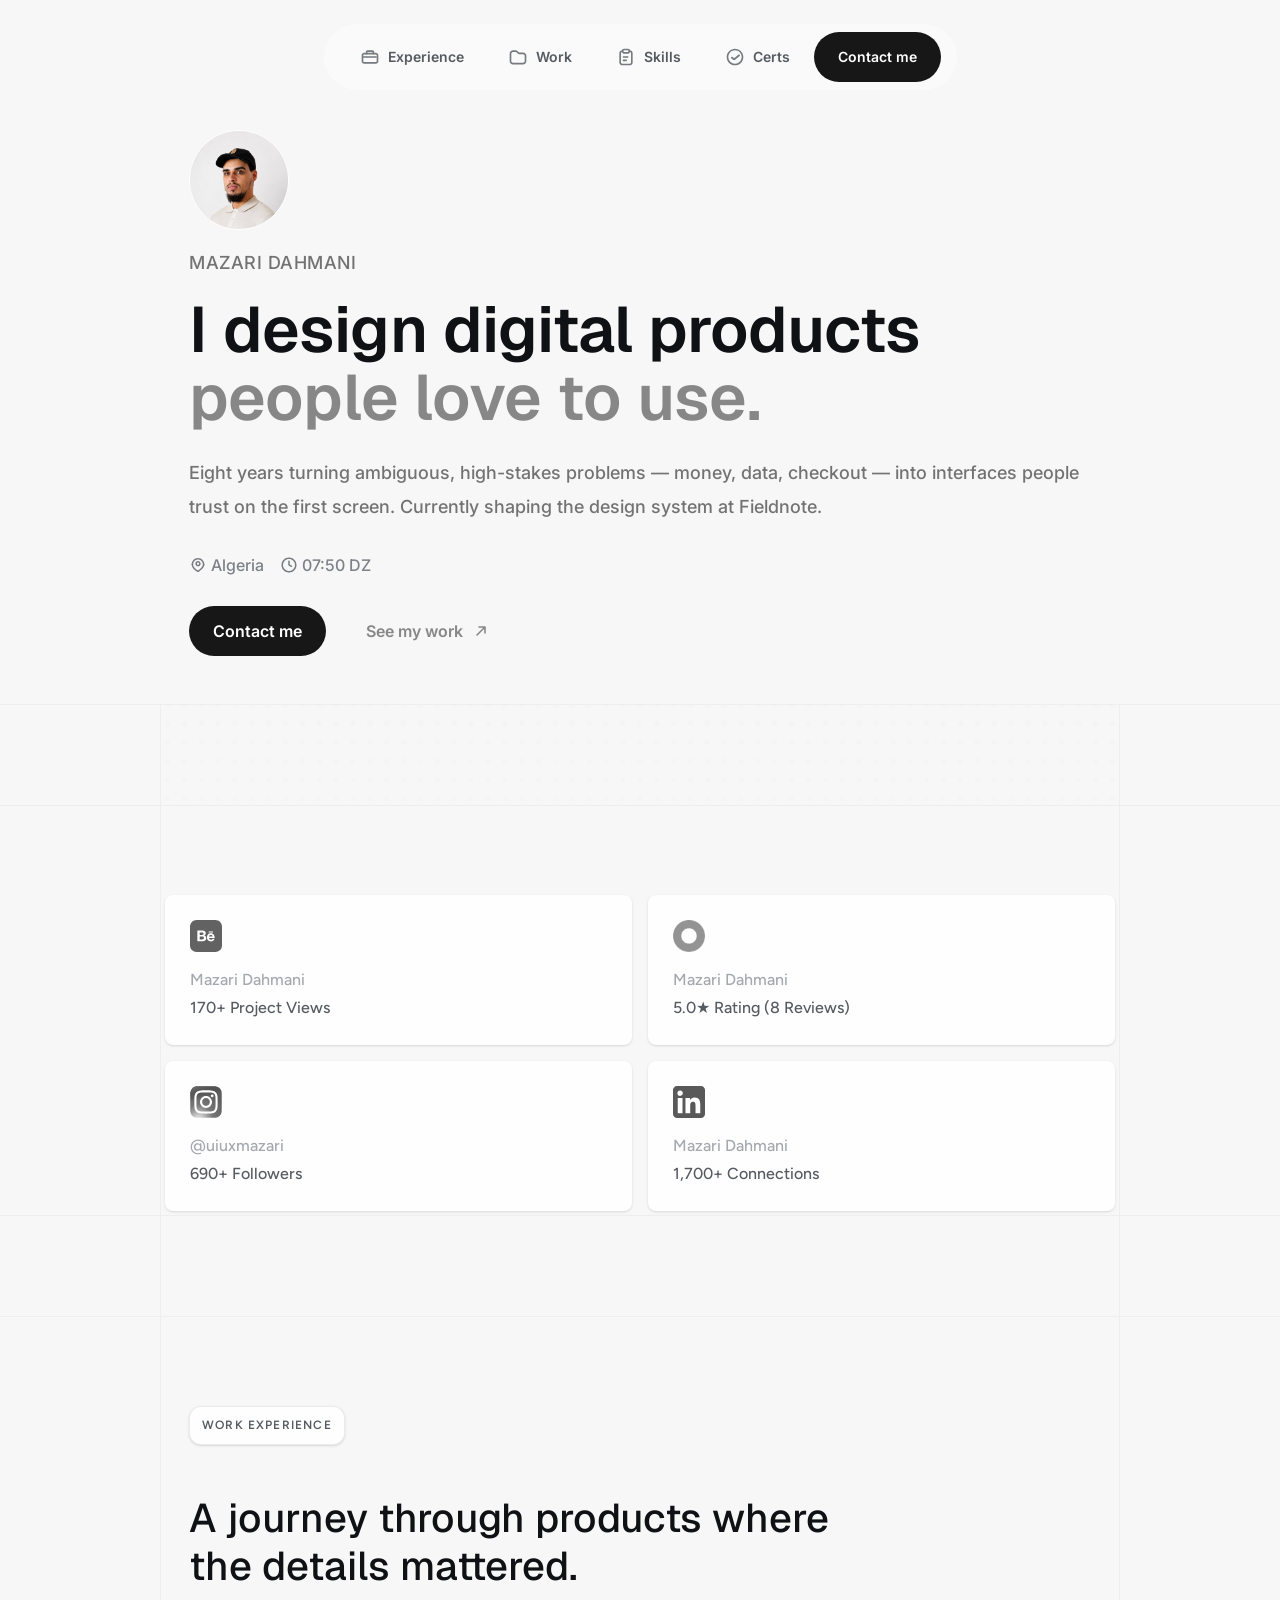
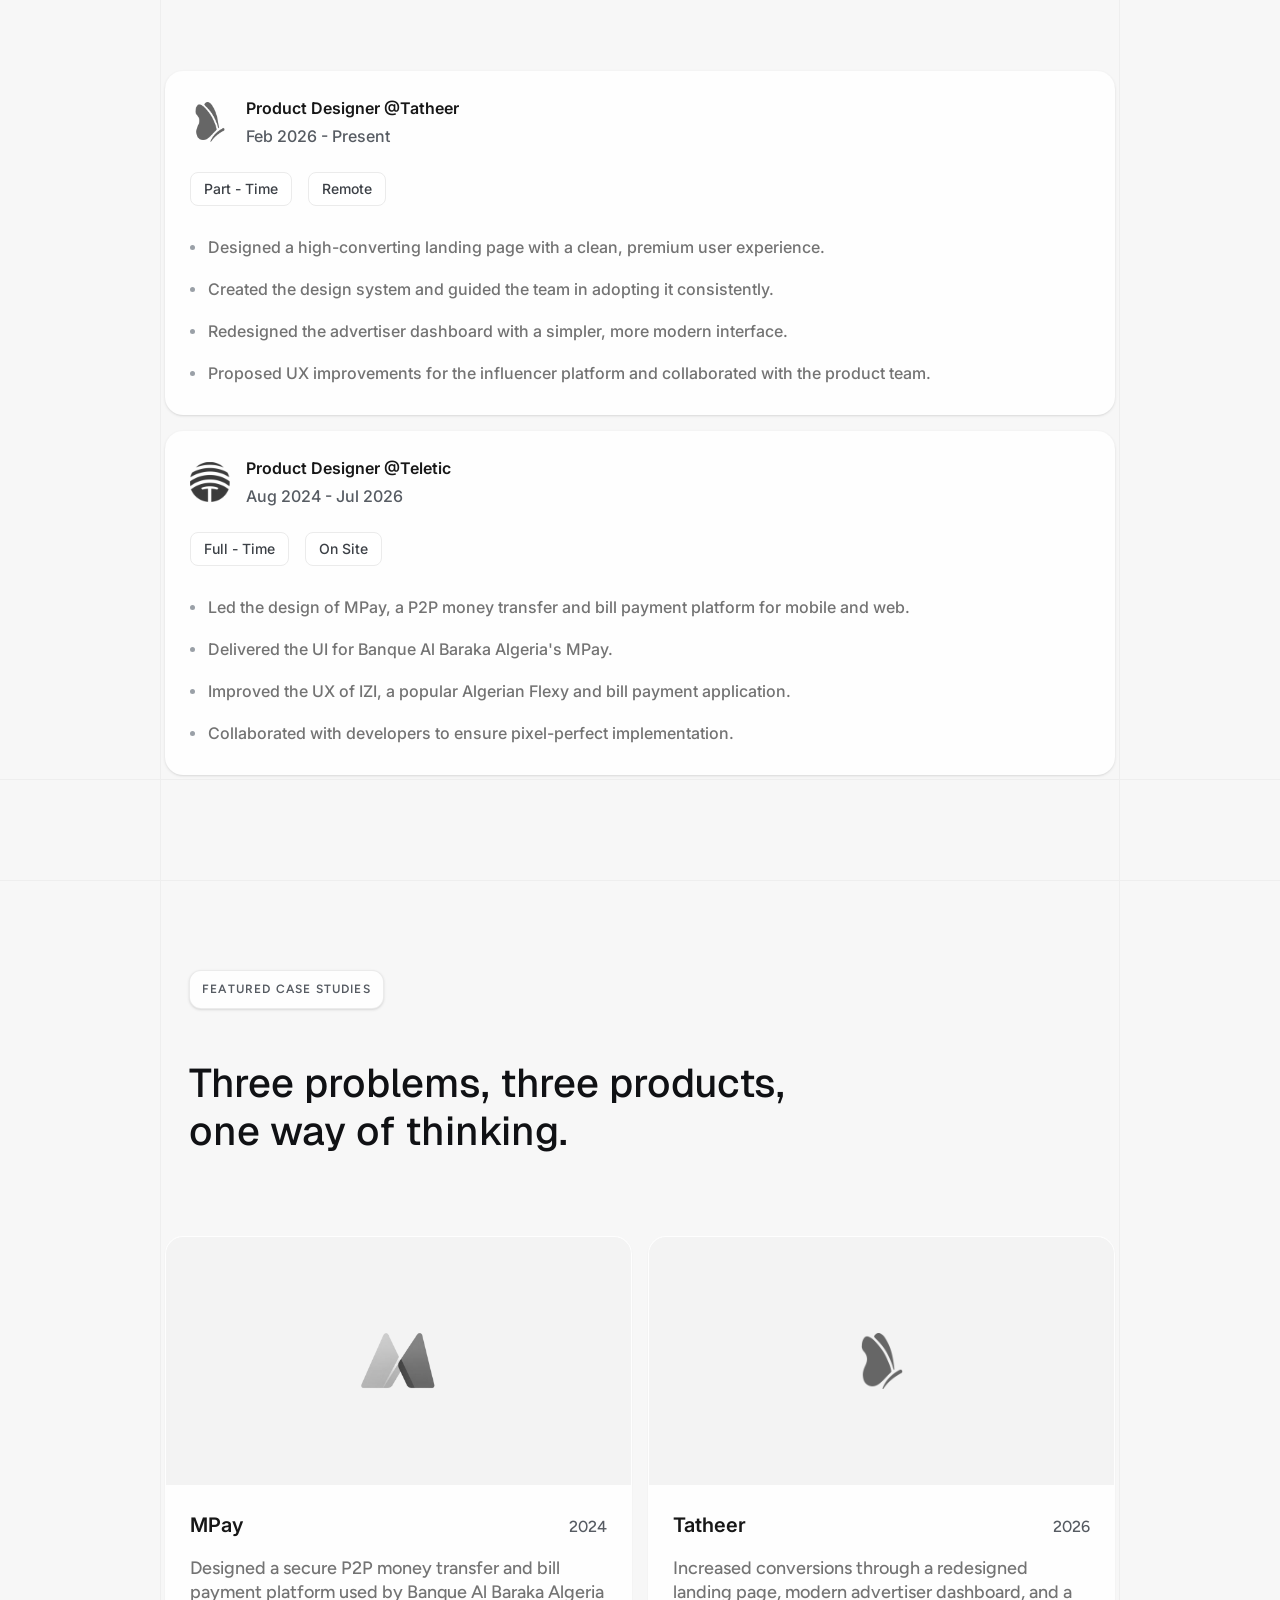
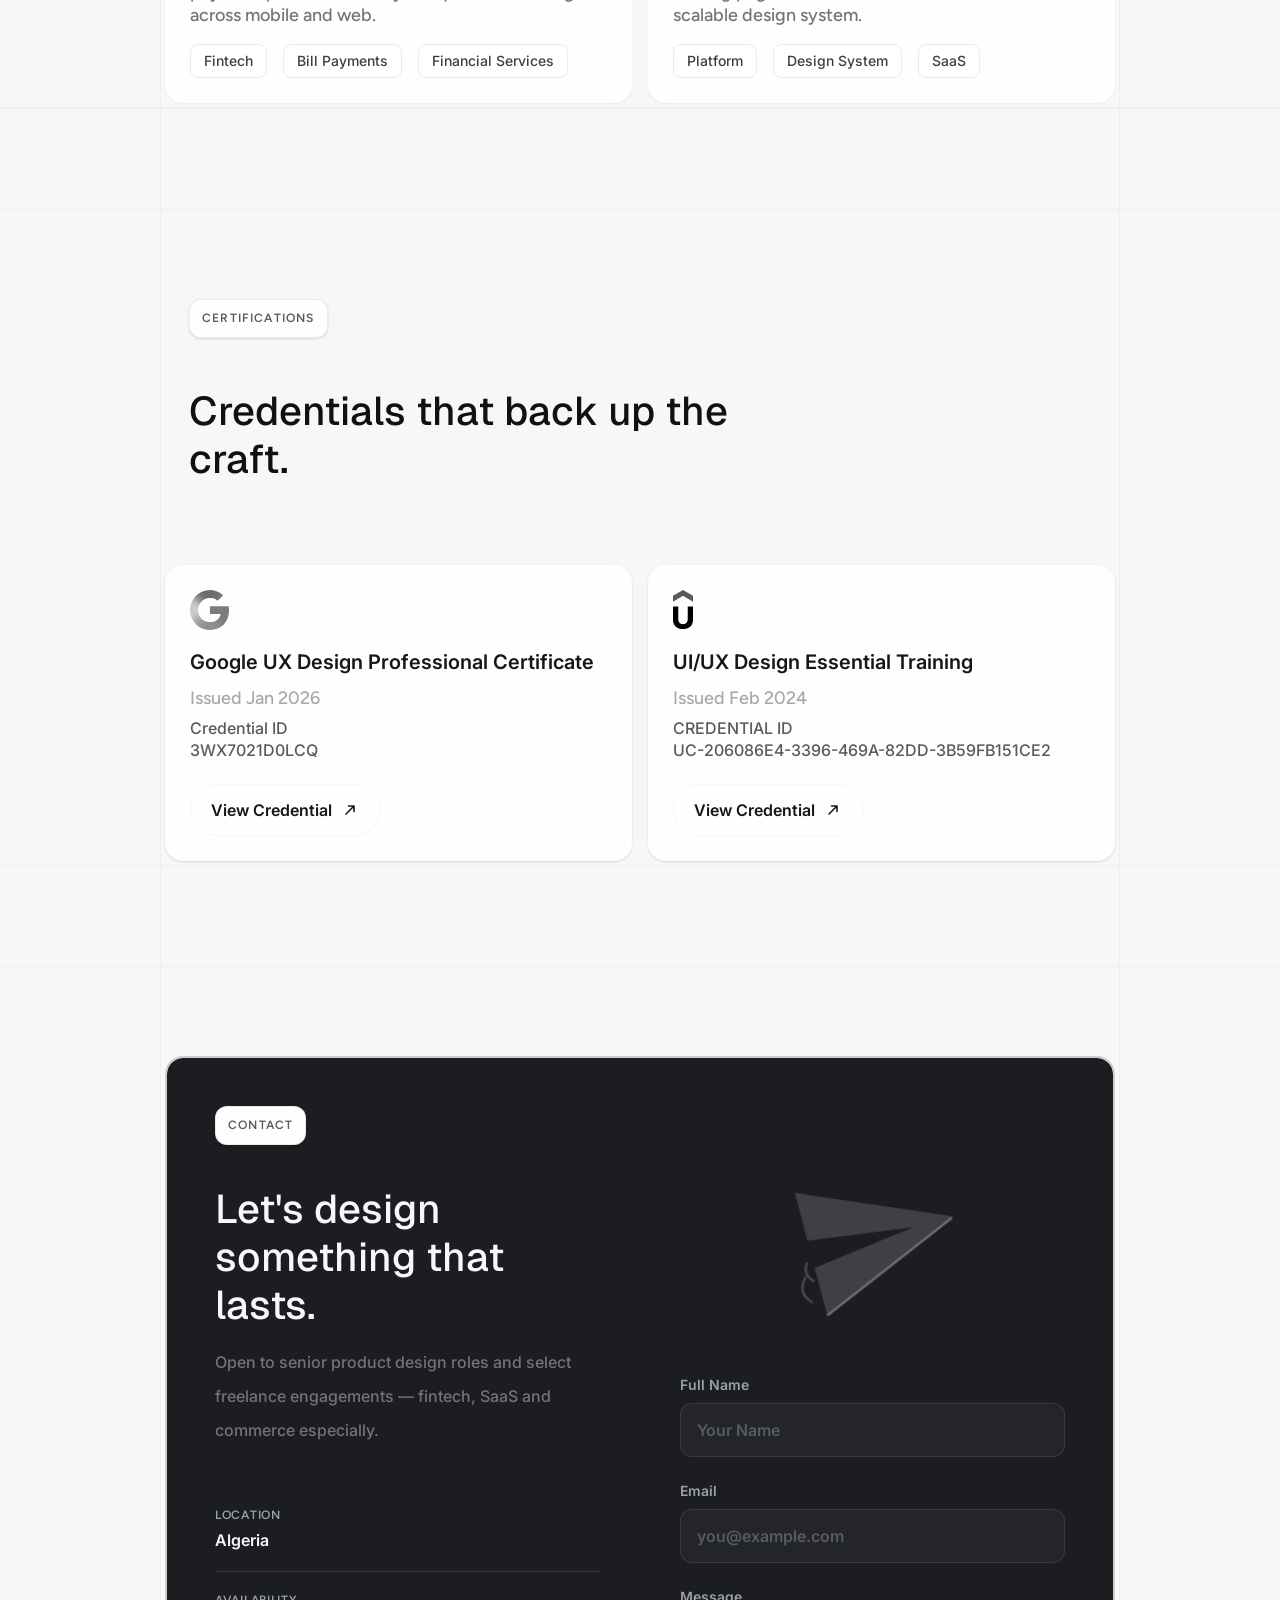
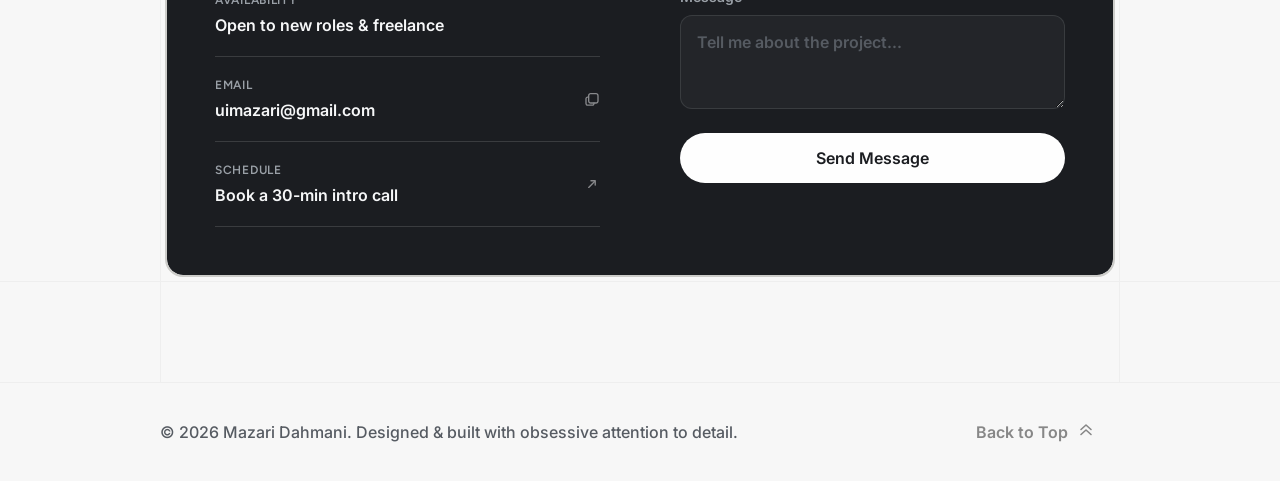
==== commit 7eb006f2: "Add Google Search Console verification" ====
--- a/index.html
+++ b/index.html
@@ -1,266 +1,360 @@
 <!DOCTYPE html>
 <html lang="en">
+
 <head>
-<meta charset="UTF-8">
-<meta name="viewport" content="width=device-width, initial-scale=1.0">
-<title>Mazari Dahmani — Product Designer</title>
-<link rel="icon" href="assets/favicon/favicon.ico" sizes="any">
-<link rel="icon" type="image/png" sizes="16x16" href="assets/favicon/favicon-16x16.png">
-<link rel="icon" type="image/png" sizes="32x32" href="assets/favicon/favicon-32x32.png">
-<link rel="icon" type="image/png" sizes="48x48" href="assets/favicon/favicon-48x48.png">
-<link rel="apple-touch-icon" sizes="180x180" href="assets/favicon/apple-touch-icon.png">
-<meta name="description" content="Mazari Dahmani — Senior Product Designer. Fintech, SaaS, and commerce interfaces, eight years in.">
-<link rel="preconnect" href="https://fonts.googleapis.com">
-<link rel="preconnect" href="https://fonts.gstatic.com" crossorigin>
-<link href="https://fonts.googleapis.com/css2?family=Geist:wght@500;600&family=Inter:wght@500;600&family=Figtree:wght@500;600;700&display=swap" rel="stylesheet">
-<link rel="stylesheet" href="styles/main.css">
-<link rel="stylesheet" href="styles/cursor.css">
+  <meta name="google-site-verification" content="O4WG-WQ0CArL2GJsWkqXpc9LLHuDTDAIP7bgZ-XCcwg" />
+  <meta charset="UTF-8">
+  <meta name="viewport" content="width=device-width, initial-scale=1.0">
+  <title>Mazari Dahmani — Product Designer</title>
+  <link rel="icon" href="assets/favicon/favicon.ico" sizes="any">
+  <link rel="icon" type="image/png" sizes="16x16" href="assets/favicon/favicon-16x16.png">
+  <link rel="icon" type="image/png" sizes="32x32" href="assets/favicon/favicon-32x32.png">
+  <link rel="icon" type="image/png" sizes="48x48" href="assets/favicon/favicon-48x48.png">
+  <link rel="apple-touch-icon" sizes="180x180" href="assets/favicon/apple-touch-icon.png">
+  <meta name="description"
+    content="Mazari Dahmani — Senior Product Designer. Fintech, SaaS, and commerce interfaces, eight years in.">
+  <link rel="preconnect" href="https://fonts.googleapis.com">
+  <link rel="preconnect" href="https://fonts.gstatic.com" crossorigin>
+  <link
+    href="https://fonts.googleapis.com/css2?family=Geist:wght@500;600&family=Inter:wght@500;600&family=Figtree:wght@500;600;700&display=swap"
+    rel="stylesheet">
+  <link rel="stylesheet" href="styles/main.css">
+  <link rel="stylesheet" href="styles/cursor.css">
 </head>
+
 <body>
 
-<svg class="icon-sprite" aria-hidden="true">
-  <symbol id="icon-arrow-up-right" viewBox="0 0 20 20"><path d="M6 14 14 6M8 6h6v6" stroke="currentColor" stroke-width="1.6" stroke-linecap="round" stroke-linejoin="round" fill="none"/></symbol>
-  <symbol id="icon-chevrons-up" viewBox="0 0 20 20"><path d="M5 12.5 10 8l5 4.5M5 7.5 10 3l5 4.5" stroke="currentColor" stroke-width="1.6" stroke-linecap="round" stroke-linejoin="round" fill="none"/></symbol>
-  <symbol id="icon-external" viewBox="0 0 20 20"><path d="M6 14 14 6M8.5 6H14v5.5" stroke="currentColor" stroke-width="1.6" stroke-linecap="round" stroke-linejoin="round" fill="none"/></symbol>
-</svg>
-
-<header class="site-nav-wrap">
-  <nav class="site-nav" aria-label="Primary">
-    <a class="nav-link" href="#experience"><img class="nav-icon" src="assets/nav/Experience.svg" width="20" height="20" alt=""><span class="nav-label">Experience</span></a>
-    <a class="nav-link" href="#work"><img class="nav-icon" src="assets/nav/Work.svg" width="20" height="20" alt=""><span class="nav-label">Work</span></a>
-    <a class="nav-link" href="#skills"><img class="nav-icon" src="assets/nav/Skills.svg" width="20" height="20" alt=""><span class="nav-label">Skills</span></a>
-    <a class="nav-link" href="#certs"><img class="nav-icon" src="assets/nav/Certs.svg" width="20" height="20" alt=""><span class="nav-label">Certs</span></a>
-    <a class="nav-link nav-cta" href="#contact">Contact me</a>
-  </nav>
-</header>
-
-<main>
-
-  <!-- Hero -->
-  <section class="hero-guide" id="top">
-    <div class="hero-inner">
-      <div class="hero-top">
-        <img class="avatar" src="assets/hero/avatar.jpg" alt="Mazari Dahmani">
-        <p class="eyebrow-name">Mazari Dahmani</p>
-        <h1 class="hero-heading">I design digital products <span>people love to use.</span></h1>
-      </div>
-      <p class="hero-lede">Eight years turning ambiguous, high-stakes problems — money, data, checkout — into interfaces people trust on the first screen. Currently shaping the design system at Fieldnote.</p>
-      <div class="hero-meta">
-        <div class="hero-meta-item"><img class="hero-meta-icon" src="assets/hero/pin.svg" width="18" height="18" alt=""><span>Algeria</span></div>
-        <div class="hero-meta-item"><img class="hero-meta-icon" src="assets/hero/clock.svg" width="18" height="18" alt=""><span id="local-time">23:48 DZ</span></div>
-      </div>
-      <div class="hero-actions">
-        <a class="btn btn-dark" href="#contact">Contact me</a>
-        <a class="btn btn-ghost" href="#work">See my work <svg><use href="#icon-arrow-up-right"/></svg></a>
-      </div>
-    </div>
-  </section>
-
-  <div class="full-bleed-divider"></div>
-
-  <div class="column-guide">
-
-    <div class="texture-band" aria-hidden="true">
-      <img class="texture-band-pattern" src="assets/texture-hero-band.svg" alt="">
-    </div>
-
-    <div class="divider-inline"></div>
-
-    <!-- Social proof -->
-    <div class="section-shell" style="padding-top:89px;">
-      <div class="proof-grid">
-        <a class="proof-card" href="https://www.behance.net/98f49c3c" target="_blank" rel="noopener noreferrer">
-          <img class="proof-icon" src="assets/social/behance_1.svg" width="32" height="32" alt="Behance">
-          <div><p class="proof-handle">Mazari Dahmani</p><p class="proof-views">170+ Project Views</p></div>
-        </a>
-        <a class="proof-card" href="https://mostaql.com/u/mazari_dahmani" target="_blank" rel="noopener noreferrer">
-          <img class="proof-icon" src="assets/social/mostaql.png" width="32" height="32" alt="Mostaql">
-          <div><p class="proof-handle">Mazari Dahmani</p><p class="proof-views">5.0★ Rating (8 Reviews)</p></div>
-        </a>
-        <a class="proof-card" href="https://www.instagram.com/uiuxmazari/" target="_blank" rel="noopener noreferrer">
-          <img class="proof-icon" src="assets/social/ig_1.svg" width="32" height="32" alt="Instagram">
-          <div><p class="proof-handle">@uiuxmazari</p><p class="proof-views">690+ Followers</p></div>
-        </a>
-        <a class="proof-card" href="https://www.linkedin.com/in/mazari-dahmani-837093325/" target="_blank" rel="noopener noreferrer">
-          <img class="proof-icon" src="assets/social/linkd_1.svg" width="32" height="32" alt="LinkedIn">
-          <div><p class="proof-handle">Mazari Dahmani</p><p class="proof-views">1,700+ Connections</p></div>
-        </a>
-      </div>
-    </div>
-
-    <div class="divider-inline"></div>
-    <div class="spacer-band"></div>
-    <div class="divider-inline"></div>
-
-    <!-- Work experience -->
-    <section class="section-shell" id="experience" style="padding-top:89px;">
-      <div class="eyebrow-row">
-        <span class="eyebrow-badge">Work Experience</span>
-        <h2 class="section-heading">A journey through products where the details mattered.</h2>
-      </div>
-      <div class="exp-list">
-        <a class="exp-card" href="https://tatheer.marketing/" target="_blank" rel="noopener noreferrer">
-          <div class="exp-head">
-            <img class="exp-logo exp-logo-mark" src="assets/experience/job1-logo.svg" width="40" height="40" alt="Fieldnote logo">
-            <div><p class="exp-role">Product Designer @Tatheer</p><p class="exp-dates">Feb 2026 - Present</p></div>
-          </div>
-          <div class="tag-row"><span class="tag">Part - Time</span><span class="tag">Remote</span></div>
-          <ul class="exp-bullets">
-            <li><p>Designed a high-converting landing page with a clean, premium user experience.</p></li>
-            <li><p>Created the design system and guided the team in adopting it consistently.</p></li>
-            <li><p>Redesigned the advertiser dashboard with a simpler, more modern interface.</p></li>
-            <li><p>Proposed UX improvements for the influencer platform and collaborated with the product team.</p></li>
-          </ul>
-        </a>
-        <a class="exp-card" href="https://teletic.dz/" target="_blank" rel="noopener noreferrer">
-          <div class="exp-head">
-            <img class="exp-logo exp-logo-photo" src="assets/experience/job2-logo.svg" width="40" height="40" alt="Teletic logo">
-            <div><p class="exp-role">Product Designer @Teletic</p><p class="exp-dates">Aug 2024 - Jul 2026</p></div>
-          </div>
-          <div class="tag-row"><span class="tag">Full - Time</span><span class="tag">On Site</span></div>
-          <ul class="exp-bullets">
-            <li><p>Led the design of MPay, a P2P money transfer and bill payment platform for mobile and web.</p></li>
-            <li><p>Delivered the UI for Banque Al Baraka Algeria's MPay.</p></li>
-            <li><p>Improved the UX of IZI, a popular Algerian Flexy and bill payment application.</p></li>
-            <li><p>Collaborated with developers to ensure pixel-perfect implementation.</p></li>
-          </ul>
-        </a>
+  <svg class="icon-sprite" aria-hidden="true">
+    <symbol id="icon-arrow-up-right" viewBox="0 0 20 20">
+      <path d="M6 14 14 6M8 6h6v6" stroke="currentColor" stroke-width="1.6" stroke-linecap="round"
+        stroke-linejoin="round" fill="none" />
+    </symbol>
+    <symbol id="icon-chevrons-up" viewBox="0 0 20 20">
+      <path d="M5 12.5 10 8l5 4.5M5 7.5 10 3l5 4.5" stroke="currentColor" stroke-width="1.6" stroke-linecap="round"
+        stroke-linejoin="round" fill="none" />
+    </symbol>
+    <symbol id="icon-external" viewBox="0 0 20 20">
+      <path d="M6 14 14 6M8.5 6H14v5.5" stroke="currentColor" stroke-width="1.6" stroke-linecap="round"
+        stroke-linejoin="round" fill="none" />
+    </symbol>
+  </svg>
+
+  <header class="site-nav-wrap">
+    <nav class="site-nav" aria-label="Primary">
+      <a class="nav-link" href="#experience"><img class="nav-icon" src="assets/nav/Experience.svg" width="20"
+          height="20" alt=""><span class="nav-label">Experience</span></a>
+      <a class="nav-link" href="#work"><img class="nav-icon" src="assets/nav/Work.svg" width="20" height="20"
+          alt=""><span class="nav-label">Work</span></a>
+      <a class="nav-link" href="#skills"><img class="nav-icon" src="assets/nav/Skills.svg" width="20" height="20"
+          alt=""><span class="nav-label">Skills</span></a>
+      <a class="nav-link" href="#certs"><img class="nav-icon" src="assets/nav/Certs.svg" width="20" height="20"
+          alt=""><span class="nav-label">Certs</span></a>
+      <a class="nav-link nav-cta" href="#contact">Contact me</a>
+    </nav>
+  </header>
+
+  <main>
+
+    <!-- Hero -->
+    <section class="hero-guide" id="top">
+      <div class="hero-inner">
+        <div class="hero-top">
+          <img class="avatar" src="assets/hero/avatar.jpg" alt="Mazari Dahmani">
+          <p class="eyebrow-name">Mazari Dahmani</p>
+          <h1 class="hero-heading">I design digital products <span>people love to use.</span></h1>
+        </div>
+        <p class="hero-lede">Eight years turning ambiguous, high-stakes problems — money, data, checkout — into
+          interfaces people trust on the first screen. Currently shaping the design system at Fieldnote.</p>
+        <div class="hero-meta">
+          <div class="hero-meta-item"><img class="hero-meta-icon" src="assets/hero/pin.svg" width="18" height="18"
+              alt=""><span>Algeria</span></div>
+          <div class="hero-meta-item"><img class="hero-meta-icon" src="assets/hero/clock.svg" width="18" height="18"
+              alt=""><span id="local-time">23:48 DZ</span></div>
+        </div>
+        <div class="hero-actions">
+          <a class="btn btn-dark" href="#contact">Contact me</a>
+          <a class="btn btn-ghost" href="#work">See my work <svg>
+              <use href="#icon-arrow-up-right" />
+            </svg></a>
+        </div>
       </div>
     </section>
 
-    <div class="divider-inline"></div>
-    <div class="spacer-band"></div>
-    <div class="divider-inline"></div>
-
-    <!-- Case studies -->
-    <section class="section-shell" id="work" style="padding-top:89px;">
-      <div class="eyebrow-row">
-        <span class="eyebrow-badge">Featured Case Studies</span>
-        <h2 class="section-heading">Three problems, three products, one way of thinking.</h2>
+    <div class="full-bleed-divider"></div>
+
+    <div class="column-guide">
+
+      <div class="texture-band" aria-hidden="true">
+        <img class="texture-band-pattern" src="assets/texture-hero-band.svg" alt="">
       </div>
-      <div class="case-grid">
-        <a class="case-card" href="mpay.html">
-          <div class="case-figure"><img src="assets/work/mpay-figure.svg" width="75" height="56" alt="MPay"></div>
-          <div class="case-body">
-            <div class="case-title-row"><h3 class="case-title">MPay</h3><span class="case-year">2024</span></div>
-            <p class="case-desc">Designed a secure P2P money transfer and bill payment platform used by Banque Al Baraka Algeria across mobile and web.</p>
-            <div class="tag-row"><span class="tag">Fintech</span><span class="tag">Bill Payments</span><span class="tag">Financial Services</span></div>
+
+      <div class="divider-inline"></div>
+
+      <!-- Social proof -->
+      <div class="section-shell" style="padding-top:89px;">
+        <div class="proof-grid">
+          <a class="proof-card" href="https://www.behance.net/98f49c3c" target="_blank" rel="noopener noreferrer">
+            <img class="proof-icon" src="assets/social/behance_1.svg" width="32" height="32" alt="Behance">
+            <div>
+              <p class="proof-handle">Mazari Dahmani</p>
+              <p class="proof-views">170+ Project Views</p>
+            </div>
+          </a>
+          <a class="proof-card" href="https://mostaql.com/u/mazari_dahmani" target="_blank" rel="noopener noreferrer">
+            <img class="proof-icon" src="assets/social/mostaql.png" width="32" height="32" alt="Mostaql">
+            <div>
+              <p class="proof-handle">Mazari Dahmani</p>
+              <p class="proof-views">5.0★ Rating (8 Reviews)</p>
+            </div>
+          </a>
+          <a class="proof-card" href="https://www.instagram.com/uiuxmazari/" target="_blank" rel="noopener noreferrer">
+            <img class="proof-icon" src="assets/social/ig_1.svg" width="32" height="32" alt="Instagram">
+            <div>
+              <p class="proof-handle">@uiuxmazari</p>
+              <p class="proof-views">690+ Followers</p>
+            </div>
+          </a>
+          <a class="proof-card" href="https://www.linkedin.com/in/mazari-dahmani-837093325/" target="_blank"
+            rel="noopener noreferrer">
+            <img class="proof-icon" src="assets/social/linkd_1.svg" width="32" height="32" alt="LinkedIn">
+            <div>
+              <p class="proof-handle">Mazari Dahmani</p>
+              <p class="proof-views">1,700+ Connections</p>
+            </div>
+          </a>
+        </div>
+      </div>
+
+      <div class="divider-inline"></div>
+      <div class="spacer-band"></div>
+      <div class="divider-inline"></div>
+
+      <!-- Work experience -->
+      <section class="section-shell" id="experience" style="padding-top:89px;">
+        <div class="eyebrow-row">
+          <span class="eyebrow-badge">Work Experience</span>
+          <h2 class="section-heading">A journey through products where the details mattered.</h2>
+        </div>
+        <div class="exp-list">
+          <a class="exp-card" href="https://tatheer.marketing/" target="_blank" rel="noopener noreferrer">
+            <div class="exp-head">
+              <img class="exp-logo exp-logo-mark" src="assets/experience/job1-logo.svg" width="40" height="40"
+                alt="Fieldnote logo">
+              <div>
+                <p class="exp-role">Product Designer @Tatheer</p>
+                <p class="exp-dates">Feb 2026 - Present</p>
+              </div>
+            </div>
+            <div class="tag-row"><span class="tag">Part - Time</span><span class="tag">Remote</span></div>
+            <ul class="exp-bullets">
+              <li>
+                <p>Designed a high-converting landing page with a clean, premium user experience.</p>
+              </li>
+              <li>
+                <p>Created the design system and guided the team in adopting it consistently.</p>
+              </li>
+              <li>
+                <p>Redesigned the advertiser dashboard with a simpler, more modern interface.</p>
+              </li>
+              <li>
+                <p>Proposed UX improvements for the influencer platform and collaborated with the product team.</p>
+              </li>
+            </ul>
+          </a>
+          <a class="exp-card" href="https://teletic.dz/" target="_blank" rel="noopener noreferrer">
+            <div class="exp-head">
+              <img class="exp-logo exp-logo-photo" src="assets/experience/job2-logo.svg" width="40" height="40"
+                alt="Teletic logo">
+              <div>
+                <p class="exp-role">Product Designer @Teletic</p>
+                <p class="exp-dates">Aug 2024 - Jul 2026</p>
+              </div>
+            </div>
+            <div class="tag-row"><span class="tag">Full - Time</span><span class="tag">On Site</span></div>
+            <ul class="exp-bullets">
+              <li>
+                <p>Led the design of MPay, a P2P money transfer and bill payment platform for mobile and web.</p>
+              </li>
+              <li>
+                <p>Delivered the UI for Banque Al Baraka Algeria's MPay.</p>
+              </li>
+              <li>
+                <p>Improved the UX of IZI, a popular Algerian Flexy and bill payment application.</p>
+              </li>
+              <li>
+                <p>Collaborated with developers to ensure pixel-perfect implementation.</p>
+              </li>
+            </ul>
+          </a>
+        </div>
+      </section>
+
+      <div class="divider-inline"></div>
+      <div class="spacer-band"></div>
+      <div class="divider-inline"></div>
+
+      <!-- Case studies -->
+      <section class="section-shell" id="work" style="padding-top:89px;">
+        <div class="eyebrow-row">
+          <span class="eyebrow-badge">Featured Case Studies</span>
+          <h2 class="section-heading">Three problems, three products, one way of thinking.</h2>
+        </div>
+        <div class="case-grid">
+          <a class="case-card" href="mpay.html">
+            <div class="case-figure"><img src="assets/work/mpay-figure.svg" width="75" height="56" alt="MPay"></div>
+            <div class="case-body">
+              <div class="case-title-row">
+                <h3 class="case-title">MPay</h3><span class="case-year">2024</span>
+              </div>
+              <p class="case-desc">Designed a secure P2P money transfer and bill payment platform used by Banque Al
+                Baraka Algeria across mobile and web.</p>
+              <div class="tag-row"><span class="tag">Fintech</span><span class="tag">Bill Payments</span><span
+                  class="tag">Financial Services</span></div>
+            </div>
+          </a>
+          <a class="case-card" href="tatheer.html">
+            <div class="case-figure"><img src="assets/work/tatheer-figure.svg" width="56" height="56" alt="Tatheer">
+            </div>
+            <div class="case-body">
+              <div class="case-title-row">
+                <h3 class="case-title">Tatheer</h3><span class="case-year">2026</span>
+              </div>
+              <p class="case-desc">Increased conversions through a redesigned landing page, modern advertiser dashboard,
+                and a scalable design system.</p>
+              <div class="tag-row"><span class="tag">Platform</span><span class="tag">Design System</span><span
+                  class="tag">SaaS</span></div>
+            </div>
+          </a>
+        </div>
+      </section>
+
+      <div class="divider-inline"></div>
+      <div class="divider-inline"></div>
+      <div class="spacer-band"></div>
+      <div class="divider-inline"></div>
+
+      <!-- Certifications -->
+      <section class="section-shell" id="certs" style="padding-top:89px;">
+        <div class="eyebrow-row">
+          <span class="eyebrow-badge">Certifications</span>
+          <h2 class="section-heading">Credentials that back up the craft.</h2>
+        </div>
+        <div class="cert-grid">
+          <a class="cert-card" href="https://www.coursera.org/account/accomplishments/verify/3WX7021D0LCQ"
+            target="_blank" rel="noopener noreferrer">
+            <div>
+              <img class="cert-icon" src="assets/certs/google.svg" width="39" height="40" alt="Google logo">
+              <p class="cert-name" style="margin-top:16px;">Google UX Design Professional Certificate</p>
+              <p class="cert-issued" style="margin-top:8px;">Issued Jan 2026</p>
+              <p class="cert-id" style="margin-top:8px;"><span class="cert-id-label">Credential ID</span><span
+                  class="cert-id-value">3WX7021D0LCQ</span></p>
+            </div>
+            <span class="btn btn-outline" aria-hidden="true">View Credential <svg>
+                <use href="#icon-external" />
+              </svg></span>
+          </a>
+          <a class="cert-card" href="https://www.udemy.com/certificate/UC-206086e4-3396-469a-82dd-3b59fb151ce2/"
+            target="_blank" rel="noopener noreferrer">
+            <div>
+              <img class="cert-icon" src="assets/certs/symbol.svg" width="21" height="40" alt="Certification symbol">
+              <p class="cert-name" style="margin-top:16px;">UI/UX Design Essential Training</p>
+              <p class="cert-issued" style="margin-top:8px;">Issued Feb 2024</p>
+              <p class="cert-id" style="margin-top:8px; text-transform:uppercase;"><span
+                  class="cert-id-label">Credential ID</span><span
+                  class="cert-id-value">UC-206086e4-3396-469a-82dd-3b59fb151ce2</span></p>
+            </div>
+            <span class="btn btn-outline" aria-hidden="true">View Credential <svg>
+                <use href="#icon-external" />
+              </svg></span>
+          </a>
+        </div>
+      </section>
+
+      <div class="divider-inline"></div>
+      <div class="spacer-band"></div>
+      <div class="divider-inline"></div>
+
+      <!-- Contact -->
+      <section class="contact-outer" id="contact">
+        <div class="contact-ring">
+          <div class="contact-panel">
+            <img class="contact-panel-texture" src="assets/texture-contact-corner.svg" width="434" height="126" alt=""
+              aria-hidden="true">
+            <div class="contact-col">
+              <span class="eyebrow-badge">Contact</span>
+              <div class="contact-header-group">
+                <h2 class="contact-heading">Let's design<br>something that lasts.</h2>
+                <p class="contact-lede">Open to senior product design roles and select freelance engagements — fintech,
+                  SaaS and commerce especially.</p>
+              </div>
+              <div class="contact-links">
+                <div class="contact-info-row">
+                  <span class="contact-row-text"><span class="contact-row-label">Location</span><span
+                      class="contact-row-value">Algeria</span></span>
+                </div>
+                <div class="contact-info-row">
+                  <span class="contact-row-text"><span class="contact-row-label">Availability</span><span
+                      class="contact-row-value">Open to new roles &amp; freelance</span></span>
+                </div>
+                <button class="contact-link-row" id="copy-email" type="button">
+                  <span class="contact-row-text"><span class="contact-row-label">Email</span><span
+                      class="contact-row-value">uimazari@gmail.com</span></span>
+                  <img class="contact-link-icon" src="assets/contact/copy.svg" width="16" height="16" alt="">
+                </button>
+                <a class="contact-link-row" href="#" rel="noopener">
+                  <span class="contact-row-text"><span class="contact-row-label">Schedule</span><span
+                      class="contact-row-value">Book a 30-min intro call</span></span>
+                  <img class="contact-link-icon" src="assets/contact/arrow-up.svg" width="16" height="16" alt="">
+                </a>
+              </div>
+            </div>
+            <div class="contact-form-col">
+              <div class="contact-plane-wrap" id="plane-wrap">
+                <img class="contact-plane" id="contact-plane" src="assets/contact/paper-plane.svg" width="217"
+                  height="216" alt="" draggable="false">
+              </div>
+              <form class="contact-form" id="contact-form">
+                <div class="field"><label for="name">Full Name</label><input id="name" name="name" type="text"
+                    placeholder="Your Name" required></div>
+                <div class="field"><label for="email">Email</label><input id="email" name="email" type="email"
+                    placeholder="you@example.com" required></div>
+                <div class="field"><label for="message">Message</label><textarea id="message" name="message"
+                    placeholder="Tell me about the project..." rows="3" required></textarea></div>
+                <button class="btn btn-light" type="submit">Send Message</button>
+                <p class="form-status" id="form-status" role="status" aria-live="polite"></p>
+              </form>
+            </div>
           </div>
-        </a>
-        <a class="case-card" href="tatheer.html">
-          <div class="case-figure"><img src="assets/work/tatheer-figure.svg" width="56" height="56" alt="Tatheer"></div>
-          <div class="case-body">
-            <div class="case-title-row"><h3 class="case-title">Tatheer</h3><span class="case-year">2026</span></div>
-            <p class="case-desc">Increased conversions through a redesigned landing page, modern advertiser dashboard, and a scalable design system.</p>
-            <div class="tag-row"><span class="tag">Platform</span><span class="tag">Design System</span><span class="tag">SaaS</span></div>
-          </div>
-        </a>
+        </div>
+      </section>
+
+      <div class="divider-inline"></div>
+      <div class="spacer-band"></div>
+
+    </div>
+
+    <div class="full-bleed-divider"></div>
+
+    <!-- Footer -->
+    <footer class="container-960">
+      <div class="site-footer">
+        <div>
+          <p class="footer-copy">© 2026 Mazari Dahmani. Designed &amp; built with obsessive attention to detail.</p>
+        </div>
+        <a class="btn btn-ghost footer-top-btn" href="#top">Back to Top <svg>
+            <use href="#icon-chevrons-up" />
+          </svg></a>
       </div>
-    </section>
-
-    <div class="divider-inline"></div>
-    <div class="divider-inline"></div>
-    <div class="spacer-band"></div>
-    <div class="divider-inline"></div>
-
-    <!-- Certifications -->
-    <section class="section-shell" id="certs" style="padding-top:89px;">
-      <div class="eyebrow-row">
-        <span class="eyebrow-badge">Certifications</span>
-        <h2 class="section-heading">Credentials that back up the craft.</h2>
-      </div>
-      <div class="cert-grid">
-        <a class="cert-card" href="https://www.coursera.org/account/accomplishments/verify/3WX7021D0LCQ" target="_blank" rel="noopener noreferrer">
-          <div>
-            <img class="cert-icon" src="assets/certs/google.svg" width="39" height="40" alt="Google logo">
-            <p class="cert-name" style="margin-top:16px;">Google UX Design Professional Certificate</p>
-            <p class="cert-issued" style="margin-top:8px;">Issued Jan 2026</p>
-            <p class="cert-id" style="margin-top:8px;"><span class="cert-id-label">Credential ID</span><span class="cert-id-value">3WX7021D0LCQ</span></p>
-          </div>
-          <span class="btn btn-outline" aria-hidden="true">View Credential <svg><use href="#icon-external"/></svg></span>
-        </a>
-        <a class="cert-card" href="https://www.udemy.com/certificate/UC-206086e4-3396-469a-82dd-3b59fb151ce2/" target="_blank" rel="noopener noreferrer">
-          <div>
-            <img class="cert-icon" src="assets/certs/symbol.svg" width="21" height="40" alt="Certification symbol">
-            <p class="cert-name" style="margin-top:16px;">UI/UX Design Essential Training</p>
-            <p class="cert-issued" style="margin-top:8px;">Issued Feb 2024</p>
-            <p class="cert-id" style="margin-top:8px; text-transform:uppercase;"><span class="cert-id-label">Credential ID</span><span class="cert-id-value">UC-206086e4-3396-469a-82dd-3b59fb151ce2</span></p>
-          </div>
-          <span class="btn btn-outline" aria-hidden="true">View Credential <svg><use href="#icon-external"/></svg></span>
-        </a>
-      </div>
-    </section>
-
-    <div class="divider-inline"></div>
-    <div class="spacer-band"></div>
-    <div class="divider-inline"></div>
-
-    <!-- Contact -->
-    <section class="contact-outer" id="contact">
-      <div class="contact-ring">
-        <div class="contact-panel">
-          <img class="contact-panel-texture" src="assets/texture-contact-corner.svg" width="434" height="126" alt="" aria-hidden="true">
-          <div class="contact-col">
-            <span class="eyebrow-badge">Contact</span>
-            <div class="contact-header-group">
-              <h2 class="contact-heading">Let's design<br>something that lasts.</h2>
-              <p class="contact-lede">Open to senior product design roles and select freelance engagements — fintech, SaaS and commerce especially.</p>
-            </div>
-            <div class="contact-links">
-              <div class="contact-info-row">
-                <span class="contact-row-text"><span class="contact-row-label">Location</span><span class="contact-row-value">Algeria</span></span>
-              </div>
-              <div class="contact-info-row">
-                <span class="contact-row-text"><span class="contact-row-label">Availability</span><span class="contact-row-value">Open to new roles &amp; freelance</span></span>
-              </div>
-              <button class="contact-link-row" id="copy-email" type="button">
-                <span class="contact-row-text"><span class="contact-row-label">Email</span><span class="contact-row-value">uimazari@gmail.com</span></span>
-                <img class="contact-link-icon" src="assets/contact/copy.svg" width="16" height="16" alt="">
-              </button>
-              <a class="contact-link-row" href="#" rel="noopener">
-                <span class="contact-row-text"><span class="contact-row-label">Schedule</span><span class="contact-row-value">Book a 30-min intro call</span></span>
-                <img class="contact-link-icon" src="assets/contact/arrow-up.svg" width="16" height="16" alt="">
-              </a>
-            </div>
-          </div>
-          <div class="contact-form-col">
-            <div class="contact-plane-wrap" id="plane-wrap">
-              <img class="contact-plane" id="contact-plane" src="assets/contact/paper-plane.svg" width="217" height="216" alt="" draggable="false">
-            </div>
-            <form class="contact-form" id="contact-form">
-              <div class="field"><label for="name">Full Name</label><input id="name" name="name" type="text" placeholder="Your Name" required></div>
-              <div class="field"><label for="email">Email</label><input id="email" name="email" type="email" placeholder="you@example.com" required></div>
-              <div class="field"><label for="message">Message</label><textarea id="message" name="message" placeholder="Tell me about the project..." rows="3" required></textarea></div>
-              <button class="btn btn-light" type="submit">Send Message</button>
-              <p class="form-status" id="form-status" role="status" aria-live="polite"></p>
-            </form>
-          </div>
-        </div>
-      </div>
-    </section>
-
-    <div class="divider-inline"></div>
-    <div class="spacer-band"></div>
-
+    </footer>
+
+  </main>
+
+  <div id="toast" role="status" aria-live="polite"
+    style="position:fixed;bottom:24px;left:50%;transform:translateX(-50%) translateY(20px);background:#171717;color:#fff;padding:10px 18px;border-radius:40px;font-family:'Inter',sans-serif;font-weight:600;font-size:14px;opacity:0;pointer-events:none;transition:opacity .2s, transform .2s;">
   </div>
 
-  <div class="full-bleed-divider"></div>
-
-  <!-- Footer -->
-  <footer class="container-960">
-    <div class="site-footer">
-      <div>
-        <p class="footer-copy">© 2026 Mazari Dahmani. Designed &amp; built with obsessive attention to detail.</p>
-      </div>
-      <a class="btn btn-ghost footer-top-btn" href="#top">Back to Top <svg><use href="#icon-chevrons-up"/></svg></a>
-    </div>
-  </footer>
-
-</main>
-
-<div id="toast" role="status" aria-live="polite" style="position:fixed;bottom:24px;left:50%;transform:translateX(-50%) translateY(20px);background:#171717;color:#fff;padding:10px 18px;border-radius:40px;font-family:'Inter',sans-serif;font-weight:600;font-size:14px;opacity:0;pointer-events:none;transition:opacity .2s, transform .2s;"></div>
-
-<script src="scripts/main.js"></script>
-<script src="scripts/cursor.js"></script>
+  <script src="scripts/main.js"></script>
+  <script src="scripts/cursor.js"></script>
 </body>
-</html>
+
+</html>
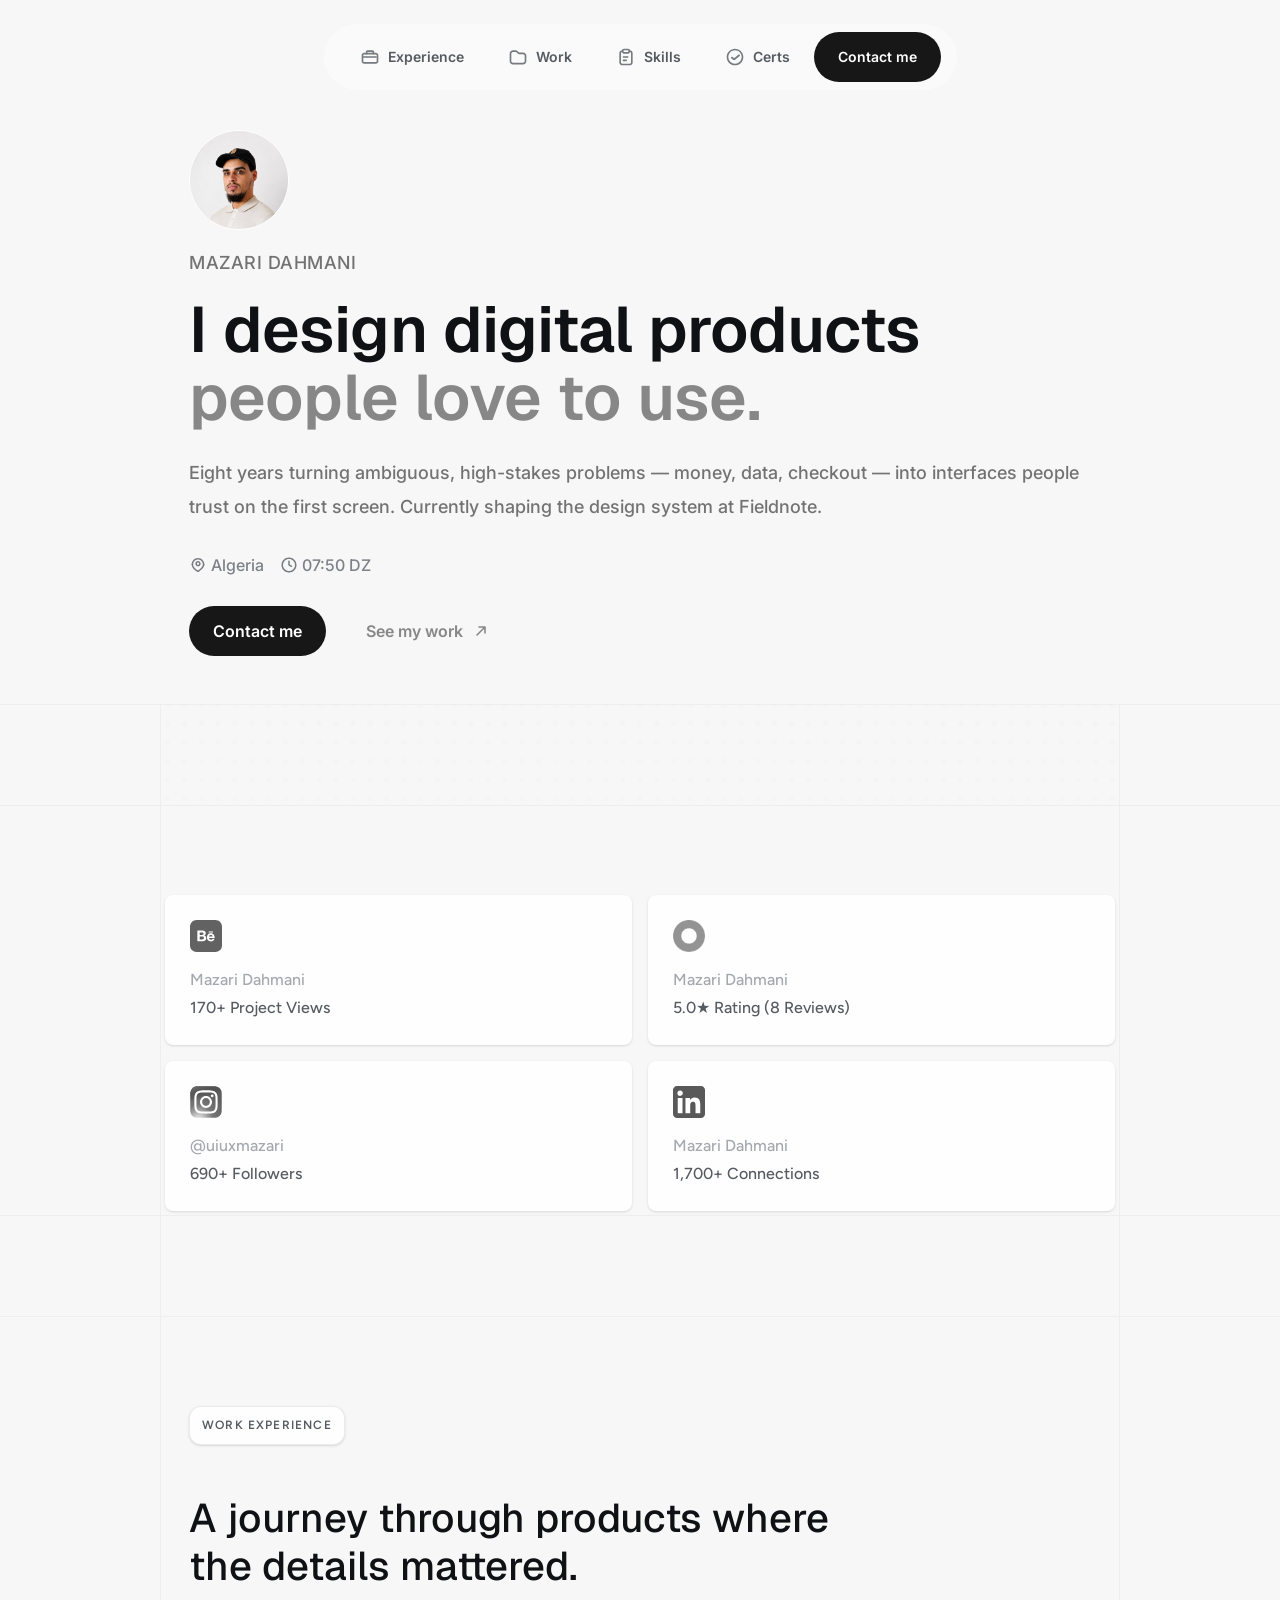
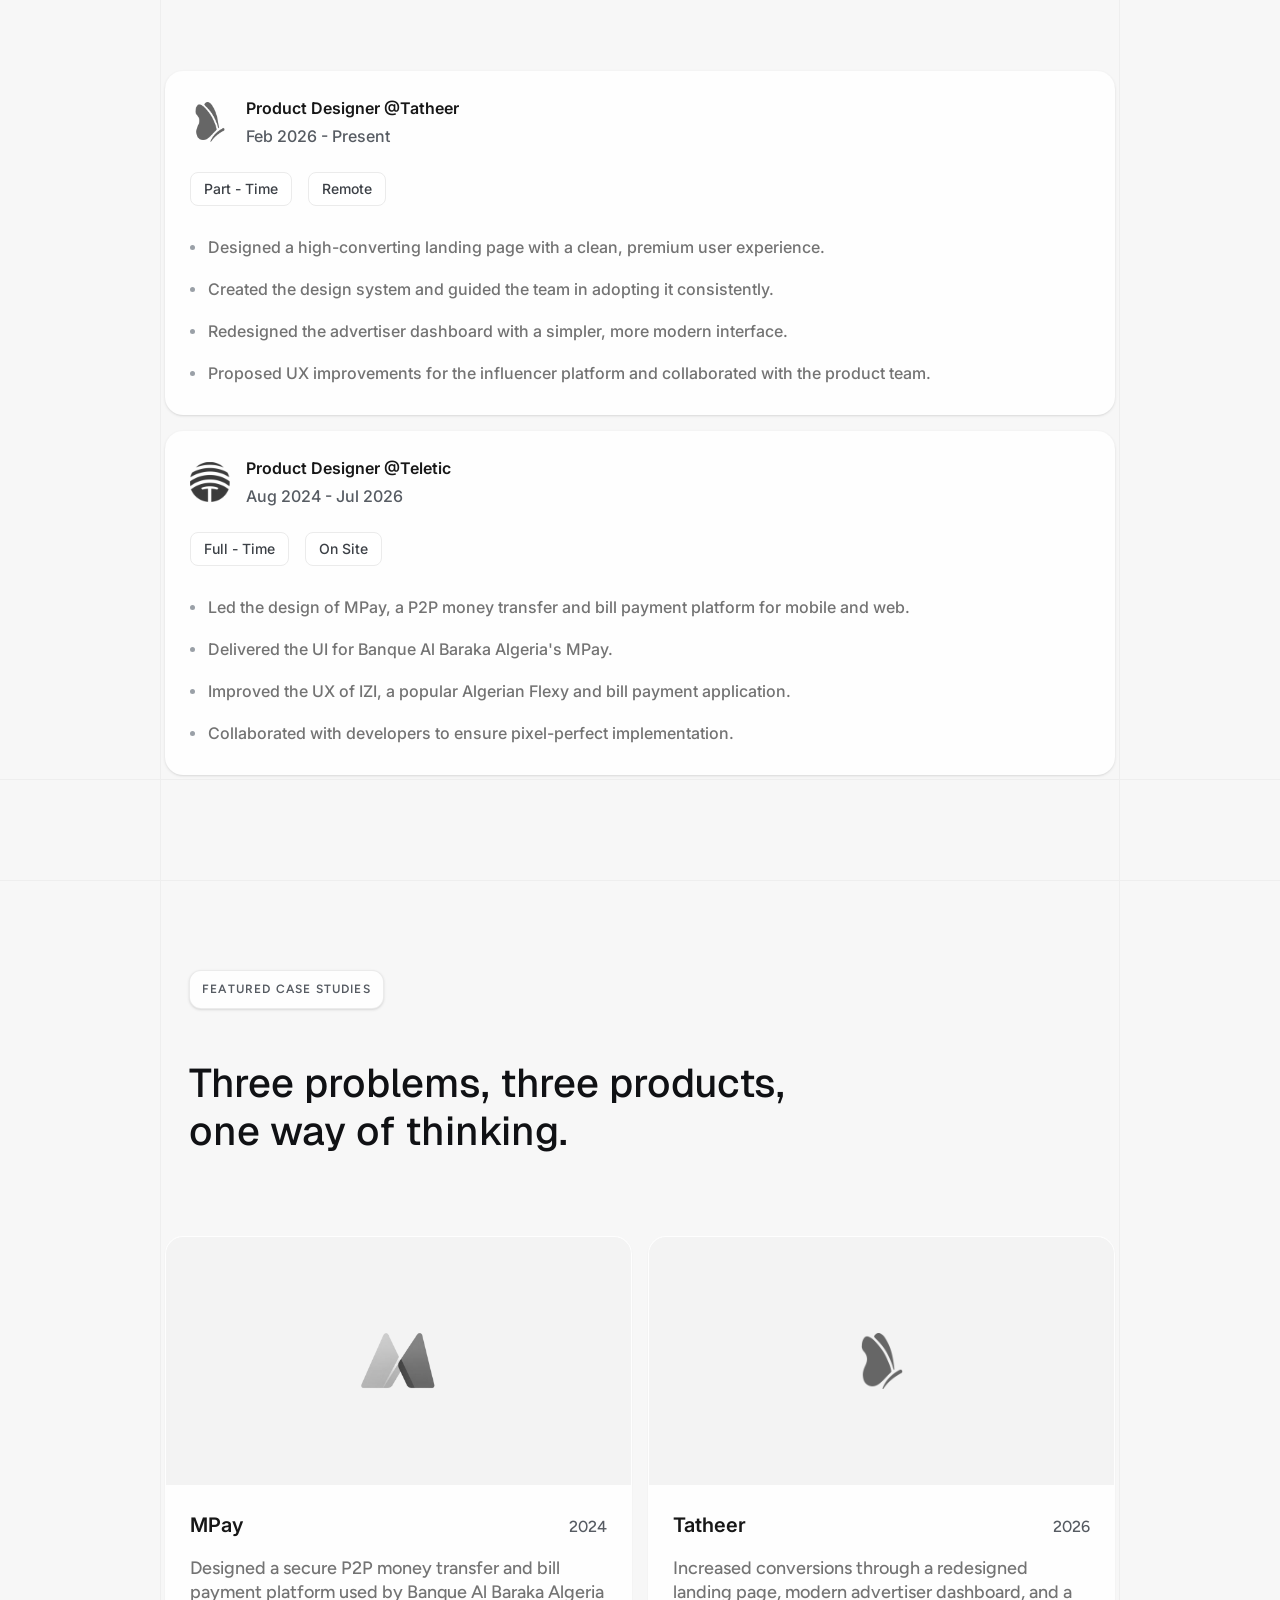
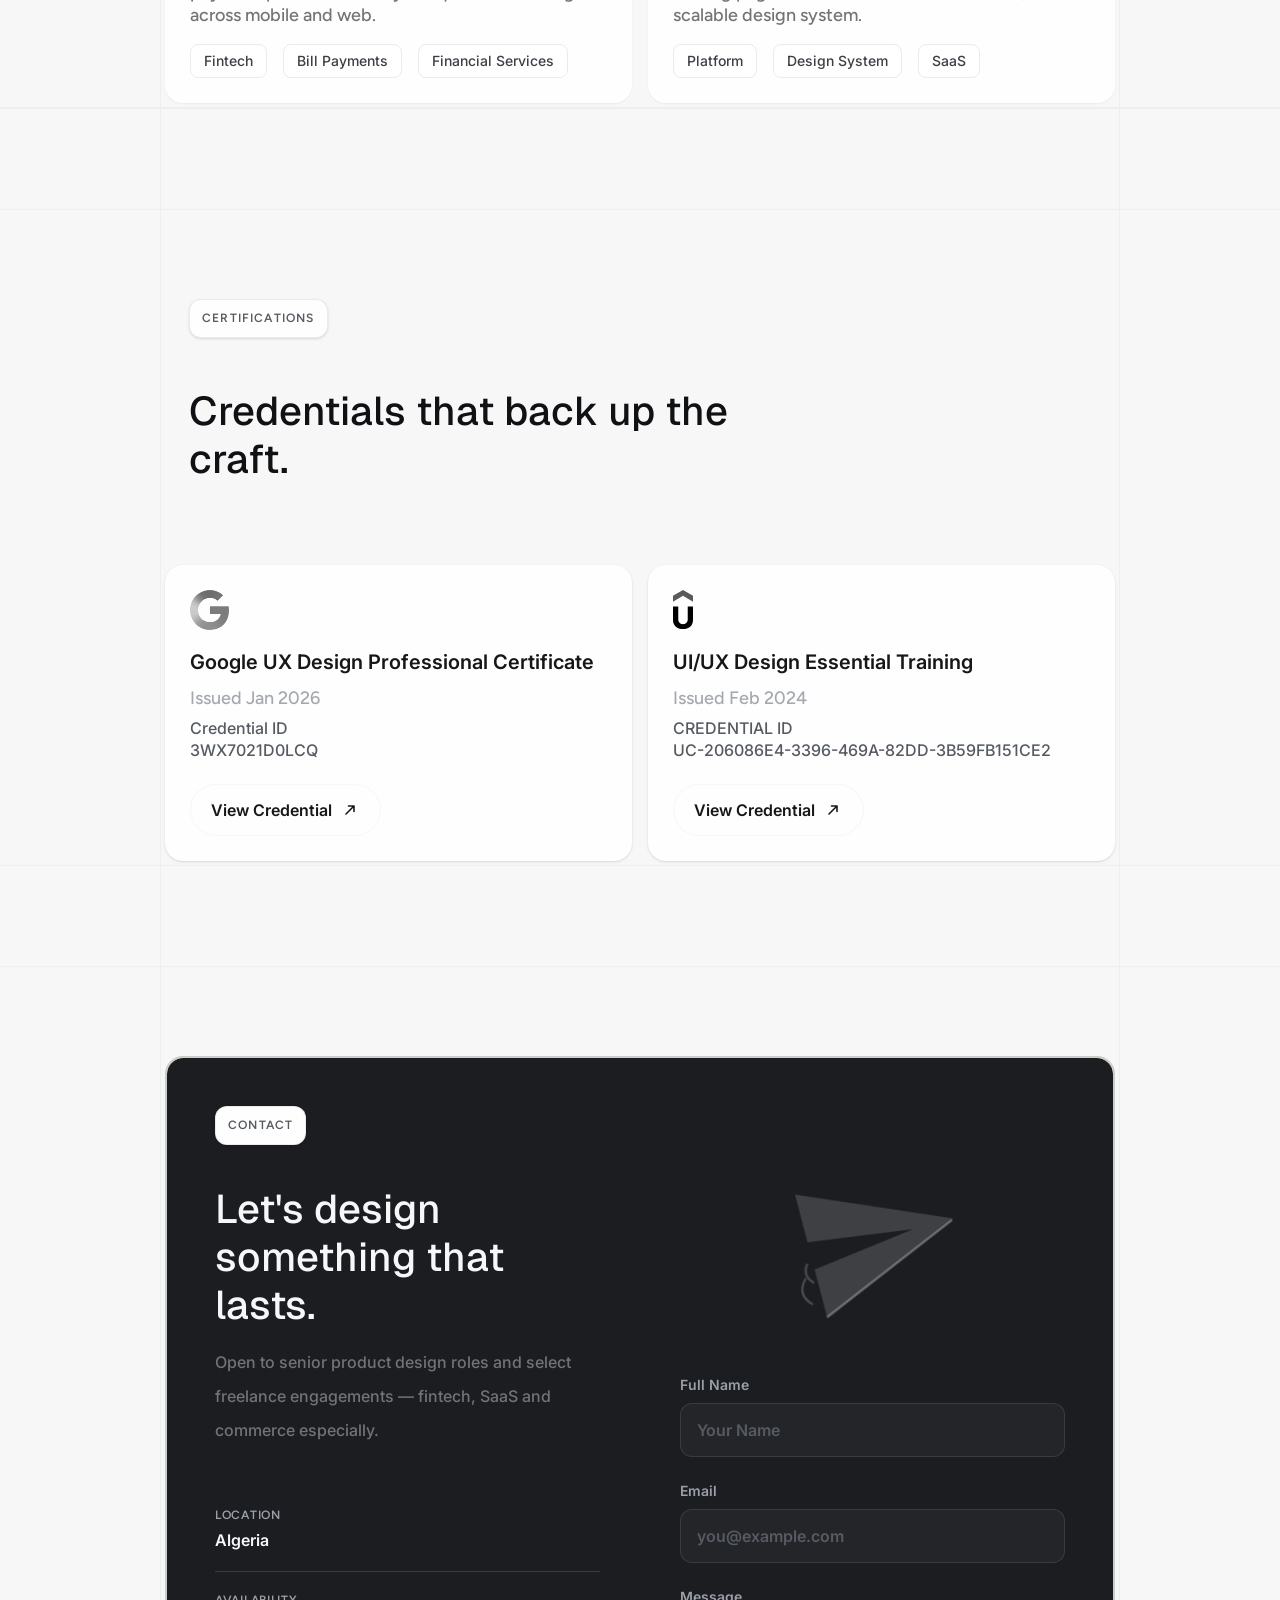
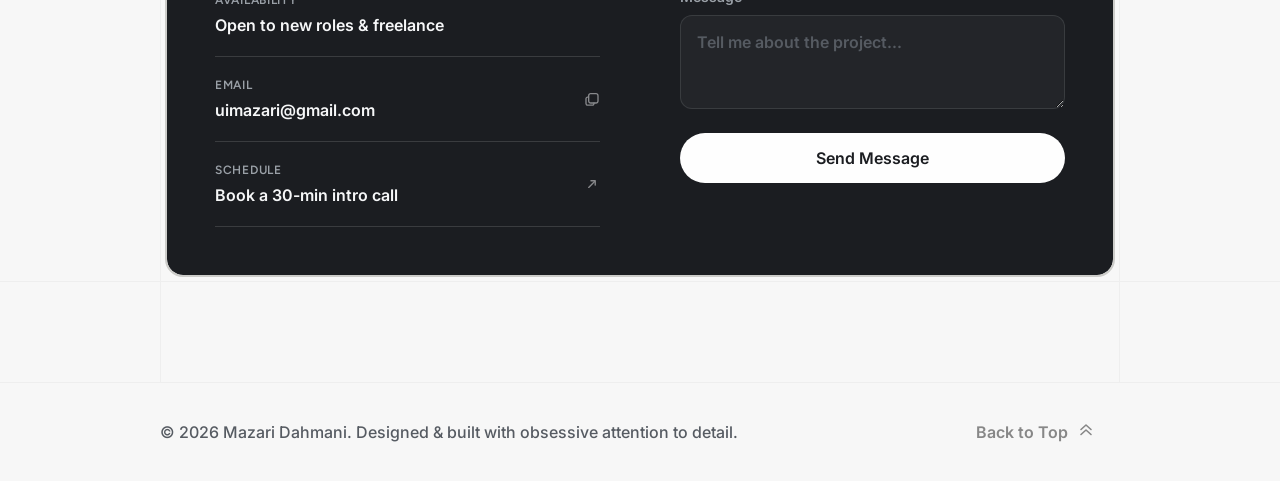
==== commit 5e48e192: "Improve SEO" ====
--- a/index.html
+++ b/index.html
@@ -1,360 +1,306 @@
 <!DOCTYPE html>
 <html lang="en">
-
 <head>
-  <meta name="google-site-verification" content="O4WG-WQ0CArL2GJsWkqXpc9LLHuDTDAIP7bgZ-XCcwg" />
-  <meta charset="UTF-8">
-  <meta name="viewport" content="width=device-width, initial-scale=1.0">
-  <title>Mazari Dahmani — Product Designer</title>
-  <link rel="icon" href="assets/favicon/favicon.ico" sizes="any">
-  <link rel="icon" type="image/png" sizes="16x16" href="assets/favicon/favicon-16x16.png">
-  <link rel="icon" type="image/png" sizes="32x32" href="assets/favicon/favicon-32x32.png">
-  <link rel="icon" type="image/png" sizes="48x48" href="assets/favicon/favicon-48x48.png">
-  <link rel="apple-touch-icon" sizes="180x180" href="assets/favicon/apple-touch-icon.png">
-  <meta name="description"
-    content="Mazari Dahmani — Senior Product Designer. Fintech, SaaS, and commerce interfaces, eight years in.">
-  <link rel="preconnect" href="https://fonts.googleapis.com">
-  <link rel="preconnect" href="https://fonts.gstatic.com" crossorigin>
-  <link
-    href="https://fonts.googleapis.com/css2?family=Geist:wght@500;600&family=Inter:wght@500;600&family=Figtree:wght@500;600;700&display=swap"
-    rel="stylesheet">
-  <link rel="stylesheet" href="styles/main.css">
-  <link rel="stylesheet" href="styles/cursor.css">
+<meta charset="UTF-8">
+<meta name="viewport" content="width=device-width, initial-scale=1.0">
+<title>Mazari Dahmani — Product Designer & UI/UX Designer</title>
+<meta name="description" content="Portfolio of Mazari Dahmani, a Product Designer & UI/UX Designer specializing in fintech, SaaS, and commerce. Case studies, experience, and contact details.">
+<meta name="robots" content="index, follow">
+<meta name="theme-color" content="#f7f7f7">
+<link rel="canonical" href="https://mazaridahmani.com/">
+
+<!-- Open Graph -->
+<meta property="og:type" content="website">
+<meta property="og:site_name" content="Mazari Dahmani">
+<meta property="og:title" content="Mazari Dahmani — Product Designer & UI/UX Designer">
+<meta property="og:description" content="Portfolio of Mazari Dahmani, a Product Designer & UI/UX Designer specializing in fintech, SaaS, and commerce. Case studies, experience, and contact details.">
+<meta property="og:url" content="https://mazaridahmani.com/">
+<meta property="og:image" content="https://mazaridahmani.com/assets/seo/og-home.png">
+<meta property="og:image:width" content="1200">
+<meta property="og:image:height" content="630">
+<meta property="og:image:alt" content="Mazari Dahmani — Product Designer & UI/UX Designer">
+<meta property="og:locale" content="en_US">
+
+<!-- Twitter Card -->
+<meta name="twitter:card" content="summary_large_image">
+<meta name="twitter:title" content="Mazari Dahmani — Product Designer & UI/UX Designer">
+<meta name="twitter:description" content="Portfolio of Mazari Dahmani, a Product Designer & UI/UX Designer specializing in fintech, SaaS, and commerce.">
+<meta name="twitter:image" content="https://mazaridahmani.com/assets/seo/og-home.png">
+<meta name="twitter:image:alt" content="Mazari Dahmani — Product Designer & UI/UX Designer">
+
+<link rel="icon" href="assets/favicon/favicon.ico" sizes="any">
+<link rel="icon" type="image/png" sizes="16x16" href="assets/favicon/favicon-16x16.png">
+<link rel="icon" type="image/png" sizes="32x32" href="assets/favicon/favicon-32x32.png">
+<link rel="icon" type="image/png" sizes="48x48" href="assets/favicon/favicon-48x48.png">
+<link rel="apple-touch-icon" sizes="180x180" href="assets/favicon/apple-touch-icon.png">
+<link rel="preconnect" href="https://fonts.googleapis.com">
+<link rel="preconnect" href="https://fonts.gstatic.com" crossorigin>
+<link href="https://fonts.googleapis.com/css2?family=Geist:wght@500;600&family=Inter:wght@500;600&family=Figtree:wght@500;600;700&display=swap" rel="stylesheet">
+<link rel="stylesheet" href="styles/main.css">
+<link rel="stylesheet" href="styles/cursor.css">
+
+<script type="application/ld+json">
+{
+  "@context": "https://schema.org",
+  "@type": "Person",
+  "name": "Mazari Dahmani",
+  "jobTitle": "Product Designer & UI/UX Designer",
+  "url": "https://mazaridahmani.com",
+  "image": "https://mazaridahmani.com/assets/seo/og-home.png",
+  "sameAs": [
+    "https://www.linkedin.com/in/mazari-dahmani-837093325/",
+    "https://www.behance.net/98f49c3c",
+    "https://www.instagram.com/uiuxmazari/",
+    "https://mostaql.com/u/mazari_dahmani"
+  ]
+}
+</script>
 </head>
-
 <body>
 
-  <svg class="icon-sprite" aria-hidden="true">
-    <symbol id="icon-arrow-up-right" viewBox="0 0 20 20">
-      <path d="M6 14 14 6M8 6h6v6" stroke="currentColor" stroke-width="1.6" stroke-linecap="round"
-        stroke-linejoin="round" fill="none" />
-    </symbol>
-    <symbol id="icon-chevrons-up" viewBox="0 0 20 20">
-      <path d="M5 12.5 10 8l5 4.5M5 7.5 10 3l5 4.5" stroke="currentColor" stroke-width="1.6" stroke-linecap="round"
-        stroke-linejoin="round" fill="none" />
-    </symbol>
-    <symbol id="icon-external" viewBox="0 0 20 20">
-      <path d="M6 14 14 6M8.5 6H14v5.5" stroke="currentColor" stroke-width="1.6" stroke-linecap="round"
-        stroke-linejoin="round" fill="none" />
-    </symbol>
-  </svg>
-
-  <header class="site-nav-wrap">
-    <nav class="site-nav" aria-label="Primary">
-      <a class="nav-link" href="#experience"><img class="nav-icon" src="assets/nav/Experience.svg" width="20"
-          height="20" alt=""><span class="nav-label">Experience</span></a>
-      <a class="nav-link" href="#work"><img class="nav-icon" src="assets/nav/Work.svg" width="20" height="20"
-          alt=""><span class="nav-label">Work</span></a>
-      <a class="nav-link" href="#skills"><img class="nav-icon" src="assets/nav/Skills.svg" width="20" height="20"
-          alt=""><span class="nav-label">Skills</span></a>
-      <a class="nav-link" href="#certs"><img class="nav-icon" src="assets/nav/Certs.svg" width="20" height="20"
-          alt=""><span class="nav-label">Certs</span></a>
-      <a class="nav-link nav-cta" href="#contact">Contact me</a>
-    </nav>
-  </header>
-
-  <main>
-
-    <!-- Hero -->
-    <section class="hero-guide" id="top">
-      <div class="hero-inner">
-        <div class="hero-top">
-          <img class="avatar" src="assets/hero/avatar.jpg" alt="Mazari Dahmani">
-          <p class="eyebrow-name">Mazari Dahmani</p>
-          <h1 class="hero-heading">I design digital products <span>people love to use.</span></h1>
+<svg class="icon-sprite" aria-hidden="true">
+  <symbol id="icon-arrow-up-right" viewBox="0 0 20 20"><path d="M6 14 14 6M8 6h6v6" stroke="currentColor" stroke-width="1.6" stroke-linecap="round" stroke-linejoin="round" fill="none"/></symbol>
+  <symbol id="icon-chevrons-up" viewBox="0 0 20 20"><path d="M5 12.5 10 8l5 4.5M5 7.5 10 3l5 4.5" stroke="currentColor" stroke-width="1.6" stroke-linecap="round" stroke-linejoin="round" fill="none"/></symbol>
+  <symbol id="icon-external" viewBox="0 0 20 20"><path d="M6 14 14 6M8.5 6H14v5.5" stroke="currentColor" stroke-width="1.6" stroke-linecap="round" stroke-linejoin="round" fill="none"/></symbol>
+</svg>
+
+<header class="site-nav-wrap">
+  <nav class="site-nav" aria-label="Primary">
+    <a class="nav-link" href="#experience"><img class="nav-icon" src="assets/nav/Experience.svg" width="20" height="20" alt=""><span class="nav-label">Experience</span></a>
+    <a class="nav-link" href="#work"><img class="nav-icon" src="assets/nav/Work.svg" width="20" height="20" alt=""><span class="nav-label">Work</span></a>
+    <a class="nav-link" href="#skills"><img class="nav-icon" src="assets/nav/Skills.svg" width="20" height="20" alt=""><span class="nav-label">Skills</span></a>
+    <a class="nav-link" href="#certs"><img class="nav-icon" src="assets/nav/Certs.svg" width="20" height="20" alt=""><span class="nav-label">Certs</span></a>
+    <a class="nav-link nav-cta" href="#contact">Contact me</a>
+  </nav>
+</header>
+
+<main>
+
+  <!-- Hero -->
+  <section class="hero-guide" id="top">
+    <div class="hero-inner">
+      <div class="hero-top">
+        <img class="avatar" src="assets/hero/avatar.jpg" alt="Mazari Dahmani">
+        <p class="eyebrow-name">Mazari Dahmani</p>
+        <h1 class="hero-heading">I design digital products <span>people love to use.</span></h1>
+      </div>
+      <p class="hero-lede">Eight years turning ambiguous, high-stakes problems — money, data, checkout — into interfaces people trust on the first screen. Currently shaping the design system at Fieldnote.</p>
+      <div class="hero-meta">
+        <div class="hero-meta-item"><img class="hero-meta-icon" src="assets/hero/pin.svg" width="18" height="18" alt=""><span>Algeria</span></div>
+        <div class="hero-meta-item"><img class="hero-meta-icon" src="assets/hero/clock.svg" width="18" height="18" alt=""><span id="local-time">23:48 DZ</span></div>
+      </div>
+      <div class="hero-actions">
+        <a class="btn btn-dark" href="#contact">Contact me</a>
+        <a class="btn btn-ghost" href="#work">See my work <svg><use href="#icon-arrow-up-right"/></svg></a>
+      </div>
+    </div>
+  </section>
+
+  <div class="full-bleed-divider"></div>
+
+  <div class="column-guide">
+
+    <div class="texture-band" aria-hidden="true">
+      <img class="texture-band-pattern" src="assets/texture-hero-band.svg" alt="">
+    </div>
+
+    <div class="divider-inline"></div>
+
+    <!-- Social proof -->
+    <div class="section-shell" style="padding-top:89px;">
+      <div class="proof-grid">
+        <a class="proof-card" href="https://www.behance.net/98f49c3c" target="_blank" rel="noopener noreferrer">
+          <img class="proof-icon" src="assets/social/behance_1.svg" width="32" height="32" alt="Behance">
+          <div><p class="proof-handle">Mazari Dahmani</p><p class="proof-views">170+ Project Views</p></div>
+        </a>
+        <a class="proof-card" href="https://mostaql.com/u/mazari_dahmani" target="_blank" rel="noopener noreferrer">
+          <img class="proof-icon" src="assets/social/mostaql.png" width="32" height="32" alt="Mostaql">
+          <div><p class="proof-handle">Mazari Dahmani</p><p class="proof-views">5.0★ Rating (8 Reviews)</p></div>
+        </a>
+        <a class="proof-card" href="https://www.instagram.com/uiuxmazari/" target="_blank" rel="noopener noreferrer">
+          <img class="proof-icon" src="assets/social/ig_1.svg" width="32" height="32" alt="Instagram">
+          <div><p class="proof-handle">@uiuxmazari</p><p class="proof-views">690+ Followers</p></div>
+        </a>
+        <a class="proof-card" href="https://www.linkedin.com/in/mazari-dahmani-837093325/" target="_blank" rel="noopener noreferrer">
+          <img class="proof-icon" src="assets/social/linkd_1.svg" width="32" height="32" alt="LinkedIn">
+          <div><p class="proof-handle">Mazari Dahmani</p><p class="proof-views">1,700+ Connections</p></div>
+        </a>
+      </div>
+    </div>
+
+    <div class="divider-inline"></div>
+    <div class="spacer-band"></div>
+    <div class="divider-inline"></div>
+
+    <!-- Work experience -->
+    <section class="section-shell" id="experience" style="padding-top:89px;">
+      <div class="eyebrow-row">
+        <span class="eyebrow-badge">Work Experience</span>
+        <h2 class="section-heading">A journey through products where the details mattered.</h2>
+      </div>
+      <div class="exp-list">
+        <a class="exp-card" href="https://tatheer.marketing/" target="_blank" rel="noopener noreferrer">
+          <div class="exp-head">
+            <img class="exp-logo exp-logo-mark" src="assets/experience/job1-logo.svg" width="40" height="40" alt="Fieldnote logo">
+            <div><p class="exp-role">Product Designer @Tatheer</p><p class="exp-dates">Feb 2026 - Present</p></div>
+          </div>
+          <div class="tag-row"><span class="tag">Part - Time</span><span class="tag">Remote</span></div>
+          <ul class="exp-bullets">
+            <li><p>Designed a high-converting landing page with a clean, premium user experience.</p></li>
+            <li><p>Created the design system and guided the team in adopting it consistently.</p></li>
+            <li><p>Redesigned the advertiser dashboard with a simpler, more modern interface.</p></li>
+            <li><p>Proposed UX improvements for the influencer platform and collaborated with the product team.</p></li>
+          </ul>
+        </a>
+        <a class="exp-card" href="https://teletic.dz/" target="_blank" rel="noopener noreferrer">
+          <div class="exp-head">
+            <img class="exp-logo exp-logo-photo" src="assets/experience/job2-logo.svg" width="40" height="40" alt="Teletic logo">
+            <div><p class="exp-role">Product Designer @Teletic</p><p class="exp-dates">Aug 2024 - Jul 2026</p></div>
+          </div>
+          <div class="tag-row"><span class="tag">Full - Time</span><span class="tag">On Site</span></div>
+          <ul class="exp-bullets">
+            <li><p>Led the design of MPay, a P2P money transfer and bill payment platform for mobile and web.</p></li>
+            <li><p>Delivered the UI for Banque Al Baraka Algeria's MPay.</p></li>
+            <li><p>Improved the UX of IZI, a popular Algerian Flexy and bill payment application.</p></li>
+            <li><p>Collaborated with developers to ensure pixel-perfect implementation.</p></li>
+          </ul>
+        </a>
+      </div>
+    </section>
+
+    <div class="divider-inline"></div>
+    <div class="spacer-band"></div>
+    <div class="divider-inline"></div>
+
+    <!-- Case studies -->
+    <section class="section-shell" id="work" style="padding-top:89px;">
+      <div class="eyebrow-row">
+        <span class="eyebrow-badge">Featured Case Studies</span>
+        <h2 class="section-heading">Three problems, three products, one way of thinking.</h2>
+      </div>
+      <div class="case-grid">
+        <a class="case-card" href="mpay.html">
+          <div class="case-figure"><img src="assets/work/mpay-figure.svg" width="75" height="56" alt="MPay"></div>
+          <div class="case-body">
+            <div class="case-title-row"><h3 class="case-title">MPay</h3><span class="case-year">2024</span></div>
+            <p class="case-desc">Designed a secure P2P money transfer and bill payment platform used by Banque Al Baraka Algeria across mobile and web.</p>
+            <div class="tag-row"><span class="tag">Fintech</span><span class="tag">Bill Payments</span><span class="tag">Financial Services</span></div>
+          </div>
+        </a>
+        <a class="case-card" href="tatheer.html">
+          <div class="case-figure"><img src="assets/work/tatheer-figure.svg" width="56" height="56" alt="Tatheer"></div>
+          <div class="case-body">
+            <div class="case-title-row"><h3 class="case-title">Tatheer</h3><span class="case-year">2026</span></div>
+            <p class="case-desc">Increased conversions through a redesigned landing page, modern advertiser dashboard, and a scalable design system.</p>
+            <div class="tag-row"><span class="tag">Platform</span><span class="tag">Design System</span><span class="tag">SaaS</span></div>
+          </div>
+        </a>
+      </div>
+    </section>
+
+    <div class="divider-inline"></div>
+    <div class="divider-inline"></div>
+    <div class="spacer-band"></div>
+    <div class="divider-inline"></div>
+
+    <!-- Certifications -->
+    <section class="section-shell" id="certs" style="padding-top:89px;">
+      <div class="eyebrow-row">
+        <span class="eyebrow-badge">Certifications</span>
+        <h2 class="section-heading">Credentials that back up the craft.</h2>
+      </div>
+      <div class="cert-grid">
+        <a class="cert-card" href="https://www.coursera.org/account/accomplishments/verify/3WX7021D0LCQ" target="_blank" rel="noopener noreferrer">
+          <div>
+            <img class="cert-icon" src="assets/certs/google.svg" width="39" height="40" alt="Google logo">
+            <p class="cert-name" style="margin-top:16px;">Google UX Design Professional Certificate</p>
+            <p class="cert-issued" style="margin-top:8px;">Issued Jan 2026</p>
+            <p class="cert-id" style="margin-top:8px;"><span class="cert-id-label">Credential ID</span><span class="cert-id-value">3WX7021D0LCQ</span></p>
+          </div>
+          <span class="btn btn-outline" aria-hidden="true">View Credential <svg><use href="#icon-external"/></svg></span>
+        </a>
+        <a class="cert-card" href="https://www.udemy.com/certificate/UC-206086e4-3396-469a-82dd-3b59fb151ce2/" target="_blank" rel="noopener noreferrer">
+          <div>
+            <img class="cert-icon" src="assets/certs/symbol.svg" width="21" height="40" alt="Certification symbol">
+            <p class="cert-name" style="margin-top:16px;">UI/UX Design Essential Training</p>
+            <p class="cert-issued" style="margin-top:8px;">Issued Feb 2024</p>
+            <p class="cert-id" style="margin-top:8px; text-transform:uppercase;"><span class="cert-id-label">Credential ID</span><span class="cert-id-value">UC-206086e4-3396-469a-82dd-3b59fb151ce2</span></p>
+          </div>
+          <span class="btn btn-outline" aria-hidden="true">View Credential <svg><use href="#icon-external"/></svg></span>
+        </a>
+      </div>
+    </section>
+
+    <div class="divider-inline"></div>
+    <div class="spacer-band"></div>
+    <div class="divider-inline"></div>
+
+    <!-- Contact -->
+    <section class="contact-outer" id="contact">
+      <div class="contact-ring">
+        <div class="contact-panel">
+          <img class="contact-panel-texture" src="assets/texture-contact-corner.svg" width="434" height="126" alt="" aria-hidden="true">
+          <div class="contact-col">
+            <span class="eyebrow-badge">Contact</span>
+            <div class="contact-header-group">
+              <h2 class="contact-heading">Let's design<br>something that lasts.</h2>
+              <p class="contact-lede">Open to senior product design roles and select freelance engagements — fintech, SaaS and commerce especially.</p>
+            </div>
+            <div class="contact-links">
+              <div class="contact-info-row">
+                <span class="contact-row-text"><span class="contact-row-label">Location</span><span class="contact-row-value">Algeria</span></span>
+              </div>
+              <div class="contact-info-row">
+                <span class="contact-row-text"><span class="contact-row-label">Availability</span><span class="contact-row-value">Open to new roles &amp; freelance</span></span>
+              </div>
+              <button class="contact-link-row" id="copy-email" type="button">
+                <span class="contact-row-text"><span class="contact-row-label">Email</span><span class="contact-row-value">uimazari@gmail.com</span></span>
+                <img class="contact-link-icon" src="assets/contact/copy.svg" width="16" height="16" alt="">
+              </button>
+              <a class="contact-link-row" href="#" rel="noopener">
+                <span class="contact-row-text"><span class="contact-row-label">Schedule</span><span class="contact-row-value">Book a 30-min intro call</span></span>
+                <img class="contact-link-icon" src="assets/contact/arrow-up.svg" width="16" height="16" alt="">
+              </a>
+            </div>
+          </div>
+          <div class="contact-form-col">
+            <div class="contact-plane-wrap" id="plane-wrap">
+              <img class="contact-plane" id="contact-plane" src="assets/contact/paper-plane.svg" width="217" height="216" alt="" draggable="false">
+            </div>
+            <form class="contact-form" id="contact-form">
+              <div class="field"><label for="name">Full Name</label><input id="name" name="name" type="text" placeholder="Your Name" required></div>
+              <div class="field"><label for="email">Email</label><input id="email" name="email" type="email" placeholder="you@example.com" required></div>
+              <div class="field"><label for="message">Message</label><textarea id="message" name="message" placeholder="Tell me about the project..." rows="3" required></textarea></div>
+              <button class="btn btn-light" type="submit">Send Message</button>
+              <p class="form-status" id="form-status" role="status" aria-live="polite"></p>
+            </form>
+          </div>
         </div>
-        <p class="hero-lede">Eight years turning ambiguous, high-stakes problems — money, data, checkout — into
-          interfaces people trust on the first screen. Currently shaping the design system at Fieldnote.</p>
-        <div class="hero-meta">
-          <div class="hero-meta-item"><img class="hero-meta-icon" src="assets/hero/pin.svg" width="18" height="18"
-              alt=""><span>Algeria</span></div>
-          <div class="hero-meta-item"><img class="hero-meta-icon" src="assets/hero/clock.svg" width="18" height="18"
-              alt=""><span id="local-time">23:48 DZ</span></div>
-        </div>
-        <div class="hero-actions">
-          <a class="btn btn-dark" href="#contact">Contact me</a>
-          <a class="btn btn-ghost" href="#work">See my work <svg>
-              <use href="#icon-arrow-up-right" />
-            </svg></a>
-        </div>
       </div>
     </section>
 
-    <div class="full-bleed-divider"></div>
-
-    <div class="column-guide">
-
-      <div class="texture-band" aria-hidden="true">
-        <img class="texture-band-pattern" src="assets/texture-hero-band.svg" alt="">
-      </div>
-
-      <div class="divider-inline"></div>
-
-      <!-- Social proof -->
-      <div class="section-shell" style="padding-top:89px;">
-        <div class="proof-grid">
-          <a class="proof-card" href="https://www.behance.net/98f49c3c" target="_blank" rel="noopener noreferrer">
-            <img class="proof-icon" src="assets/social/behance_1.svg" width="32" height="32" alt="Behance">
-            <div>
-              <p class="proof-handle">Mazari Dahmani</p>
-              <p class="proof-views">170+ Project Views</p>
-            </div>
-          </a>
-          <a class="proof-card" href="https://mostaql.com/u/mazari_dahmani" target="_blank" rel="noopener noreferrer">
-            <img class="proof-icon" src="assets/social/mostaql.png" width="32" height="32" alt="Mostaql">
-            <div>
-              <p class="proof-handle">Mazari Dahmani</p>
-              <p class="proof-views">5.0★ Rating (8 Reviews)</p>
-            </div>
-          </a>
-          <a class="proof-card" href="https://www.instagram.com/uiuxmazari/" target="_blank" rel="noopener noreferrer">
-            <img class="proof-icon" src="assets/social/ig_1.svg" width="32" height="32" alt="Instagram">
-            <div>
-              <p class="proof-handle">@uiuxmazari</p>
-              <p class="proof-views">690+ Followers</p>
-            </div>
-          </a>
-          <a class="proof-card" href="https://www.linkedin.com/in/mazari-dahmani-837093325/" target="_blank"
-            rel="noopener noreferrer">
-            <img class="proof-icon" src="assets/social/linkd_1.svg" width="32" height="32" alt="LinkedIn">
-            <div>
-              <p class="proof-handle">Mazari Dahmani</p>
-              <p class="proof-views">1,700+ Connections</p>
-            </div>
-          </a>
-        </div>
-      </div>
-
-      <div class="divider-inline"></div>
-      <div class="spacer-band"></div>
-      <div class="divider-inline"></div>
-
-      <!-- Work experience -->
-      <section class="section-shell" id="experience" style="padding-top:89px;">
-        <div class="eyebrow-row">
-          <span class="eyebrow-badge">Work Experience</span>
-          <h2 class="section-heading">A journey through products where the details mattered.</h2>
-        </div>
-        <div class="exp-list">
-          <a class="exp-card" href="https://tatheer.marketing/" target="_blank" rel="noopener noreferrer">
-            <div class="exp-head">
-              <img class="exp-logo exp-logo-mark" src="assets/experience/job1-logo.svg" width="40" height="40"
-                alt="Fieldnote logo">
-              <div>
-                <p class="exp-role">Product Designer @Tatheer</p>
-                <p class="exp-dates">Feb 2026 - Present</p>
-              </div>
-            </div>
-            <div class="tag-row"><span class="tag">Part - Time</span><span class="tag">Remote</span></div>
-            <ul class="exp-bullets">
-              <li>
-                <p>Designed a high-converting landing page with a clean, premium user experience.</p>
-              </li>
-              <li>
-                <p>Created the design system and guided the team in adopting it consistently.</p>
-              </li>
-              <li>
-                <p>Redesigned the advertiser dashboard with a simpler, more modern interface.</p>
-              </li>
-              <li>
-                <p>Proposed UX improvements for the influencer platform and collaborated with the product team.</p>
-              </li>
-            </ul>
-          </a>
-          <a class="exp-card" href="https://teletic.dz/" target="_blank" rel="noopener noreferrer">
-            <div class="exp-head">
-              <img class="exp-logo exp-logo-photo" src="assets/experience/job2-logo.svg" width="40" height="40"
-                alt="Teletic logo">
-              <div>
-                <p class="exp-role">Product Designer @Teletic</p>
-                <p class="exp-dates">Aug 2024 - Jul 2026</p>
-              </div>
-            </div>
-            <div class="tag-row"><span class="tag">Full - Time</span><span class="tag">On Site</span></div>
-            <ul class="exp-bullets">
-              <li>
-                <p>Led the design of MPay, a P2P money transfer and bill payment platform for mobile and web.</p>
-              </li>
-              <li>
-                <p>Delivered the UI for Banque Al Baraka Algeria's MPay.</p>
-              </li>
-              <li>
-                <p>Improved the UX of IZI, a popular Algerian Flexy and bill payment application.</p>
-              </li>
-              <li>
-                <p>Collaborated with developers to ensure pixel-perfect implementation.</p>
-              </li>
-            </ul>
-          </a>
-        </div>
-      </section>
-
-      <div class="divider-inline"></div>
-      <div class="spacer-band"></div>
-      <div class="divider-inline"></div>
-
-      <!-- Case studies -->
-      <section class="section-shell" id="work" style="padding-top:89px;">
-        <div class="eyebrow-row">
-          <span class="eyebrow-badge">Featured Case Studies</span>
-          <h2 class="section-heading">Three problems, three products, one way of thinking.</h2>
-        </div>
-        <div class="case-grid">
-          <a class="case-card" href="mpay.html">
-            <div class="case-figure"><img src="assets/work/mpay-figure.svg" width="75" height="56" alt="MPay"></div>
-            <div class="case-body">
-              <div class="case-title-row">
-                <h3 class="case-title">MPay</h3><span class="case-year">2024</span>
-              </div>
-              <p class="case-desc">Designed a secure P2P money transfer and bill payment platform used by Banque Al
-                Baraka Algeria across mobile and web.</p>
-              <div class="tag-row"><span class="tag">Fintech</span><span class="tag">Bill Payments</span><span
-                  class="tag">Financial Services</span></div>
-            </div>
-          </a>
-          <a class="case-card" href="tatheer.html">
-            <div class="case-figure"><img src="assets/work/tatheer-figure.svg" width="56" height="56" alt="Tatheer">
-            </div>
-            <div class="case-body">
-              <div class="case-title-row">
-                <h3 class="case-title">Tatheer</h3><span class="case-year">2026</span>
-              </div>
-              <p class="case-desc">Increased conversions through a redesigned landing page, modern advertiser dashboard,
-                and a scalable design system.</p>
-              <div class="tag-row"><span class="tag">Platform</span><span class="tag">Design System</span><span
-                  class="tag">SaaS</span></div>
-            </div>
-          </a>
-        </div>
-      </section>
-
-      <div class="divider-inline"></div>
-      <div class="divider-inline"></div>
-      <div class="spacer-band"></div>
-      <div class="divider-inline"></div>
-
-      <!-- Certifications -->
-      <section class="section-shell" id="certs" style="padding-top:89px;">
-        <div class="eyebrow-row">
-          <span class="eyebrow-badge">Certifications</span>
-          <h2 class="section-heading">Credentials that back up the craft.</h2>
-        </div>
-        <div class="cert-grid">
-          <a class="cert-card" href="https://www.coursera.org/account/accomplishments/verify/3WX7021D0LCQ"
-            target="_blank" rel="noopener noreferrer">
-            <div>
-              <img class="cert-icon" src="assets/certs/google.svg" width="39" height="40" alt="Google logo">
-              <p class="cert-name" style="margin-top:16px;">Google UX Design Professional Certificate</p>
-              <p class="cert-issued" style="margin-top:8px;">Issued Jan 2026</p>
-              <p class="cert-id" style="margin-top:8px;"><span class="cert-id-label">Credential ID</span><span
-                  class="cert-id-value">3WX7021D0LCQ</span></p>
-            </div>
-            <span class="btn btn-outline" aria-hidden="true">View Credential <svg>
-                <use href="#icon-external" />
-              </svg></span>
-          </a>
-          <a class="cert-card" href="https://www.udemy.com/certificate/UC-206086e4-3396-469a-82dd-3b59fb151ce2/"
-            target="_blank" rel="noopener noreferrer">
-            <div>
-              <img class="cert-icon" src="assets/certs/symbol.svg" width="21" height="40" alt="Certification symbol">
-              <p class="cert-name" style="margin-top:16px;">UI/UX Design Essential Training</p>
-              <p class="cert-issued" style="margin-top:8px;">Issued Feb 2024</p>
-              <p class="cert-id" style="margin-top:8px; text-transform:uppercase;"><span
-                  class="cert-id-label">Credential ID</span><span
-                  class="cert-id-value">UC-206086e4-3396-469a-82dd-3b59fb151ce2</span></p>
-            </div>
-            <span class="btn btn-outline" aria-hidden="true">View Credential <svg>
-                <use href="#icon-external" />
-              </svg></span>
-          </a>
-        </div>
-      </section>
-
-      <div class="divider-inline"></div>
-      <div class="spacer-band"></div>
-      <div class="divider-inline"></div>
-
-      <!-- Contact -->
-      <section class="contact-outer" id="contact">
-        <div class="contact-ring">
-          <div class="contact-panel">
-            <img class="contact-panel-texture" src="assets/texture-contact-corner.svg" width="434" height="126" alt=""
-              aria-hidden="true">
-            <div class="contact-col">
-              <span class="eyebrow-badge">Contact</span>
-              <div class="contact-header-group">
-                <h2 class="contact-heading">Let's design<br>something that lasts.</h2>
-                <p class="contact-lede">Open to senior product design roles and select freelance engagements — fintech,
-                  SaaS and commerce especially.</p>
-              </div>
-              <div class="contact-links">
-                <div class="contact-info-row">
-                  <span class="contact-row-text"><span class="contact-row-label">Location</span><span
-                      class="contact-row-value">Algeria</span></span>
-                </div>
-                <div class="contact-info-row">
-                  <span class="contact-row-text"><span class="contact-row-label">Availability</span><span
-                      class="contact-row-value">Open to new roles &amp; freelance</span></span>
-                </div>
-                <button class="contact-link-row" id="copy-email" type="button">
-                  <span class="contact-row-text"><span class="contact-row-label">Email</span><span
-                      class="contact-row-value">uimazari@gmail.com</span></span>
-                  <img class="contact-link-icon" src="assets/contact/copy.svg" width="16" height="16" alt="">
-                </button>
-                <a class="contact-link-row" href="#" rel="noopener">
-                  <span class="contact-row-text"><span class="contact-row-label">Schedule</span><span
-                      class="contact-row-value">Book a 30-min intro call</span></span>
-                  <img class="contact-link-icon" src="assets/contact/arrow-up.svg" width="16" height="16" alt="">
-                </a>
-              </div>
-            </div>
-            <div class="contact-form-col">
-              <div class="contact-plane-wrap" id="plane-wrap">
-                <img class="contact-plane" id="contact-plane" src="assets/contact/paper-plane.svg" width="217"
-                  height="216" alt="" draggable="false">
-              </div>
-              <form class="contact-form" id="contact-form">
-                <div class="field"><label for="name">Full Name</label><input id="name" name="name" type="text"
-                    placeholder="Your Name" required></div>
-                <div class="field"><label for="email">Email</label><input id="email" name="email" type="email"
-                    placeholder="you@example.com" required></div>
-                <div class="field"><label for="message">Message</label><textarea id="message" name="message"
-                    placeholder="Tell me about the project..." rows="3" required></textarea></div>
-                <button class="btn btn-light" type="submit">Send Message</button>
-                <p class="form-status" id="form-status" role="status" aria-live="polite"></p>
-              </form>
-            </div>
-          </div>
-        </div>
-      </section>
-
-      <div class="divider-inline"></div>
-      <div class="spacer-band"></div>
-
+    <div class="divider-inline"></div>
+    <div class="spacer-band"></div>
+
+  </div>
+
+  <div class="full-bleed-divider"></div>
+
+  <!-- Footer -->
+  <footer class="container-960">
+    <div class="site-footer">
+      <div>
+        <p class="footer-copy">© 2026 Mazari Dahmani. Designed &amp; built with obsessive attention to detail.</p>
+      </div>
+      <a class="btn btn-ghost footer-top-btn" href="#top">Back to Top <svg><use href="#icon-chevrons-up"/></svg></a>
     </div>
-
-    <div class="full-bleed-divider"></div>
-
-    <!-- Footer -->
-    <footer class="container-960">
-      <div class="site-footer">
-        <div>
-          <p class="footer-copy">© 2026 Mazari Dahmani. Designed &amp; built with obsessive attention to detail.</p>
-        </div>
-        <a class="btn btn-ghost footer-top-btn" href="#top">Back to Top <svg>
-            <use href="#icon-chevrons-up" />
-          </svg></a>
-      </div>
-    </footer>
-
-  </main>
-
-  <div id="toast" role="status" aria-live="polite"
-    style="position:fixed;bottom:24px;left:50%;transform:translateX(-50%) translateY(20px);background:#171717;color:#fff;padding:10px 18px;border-radius:40px;font-family:'Inter',sans-serif;font-weight:600;font-size:14px;opacity:0;pointer-events:none;transition:opacity .2s, transform .2s;">
-  </div>
-
-  <script src="scripts/main.js"></script>
-  <script src="scripts/cursor.js"></script>
+  </footer>
+
+</main>
+
+<div id="toast" role="status" aria-live="polite" style="position:fixed;bottom:24px;left:50%;transform:translateX(-50%) translateY(20px);background:#171717;color:#fff;padding:10px 18px;border-radius:40px;font-family:'Inter',sans-serif;font-weight:600;font-size:14px;opacity:0;pointer-events:none;transition:opacity .2s, transform .2s;"></div>
+
+<script src="scripts/main.js"></script>
+<script src="scripts/cursor.js"></script>
 </body>
-
-</html>+</html>
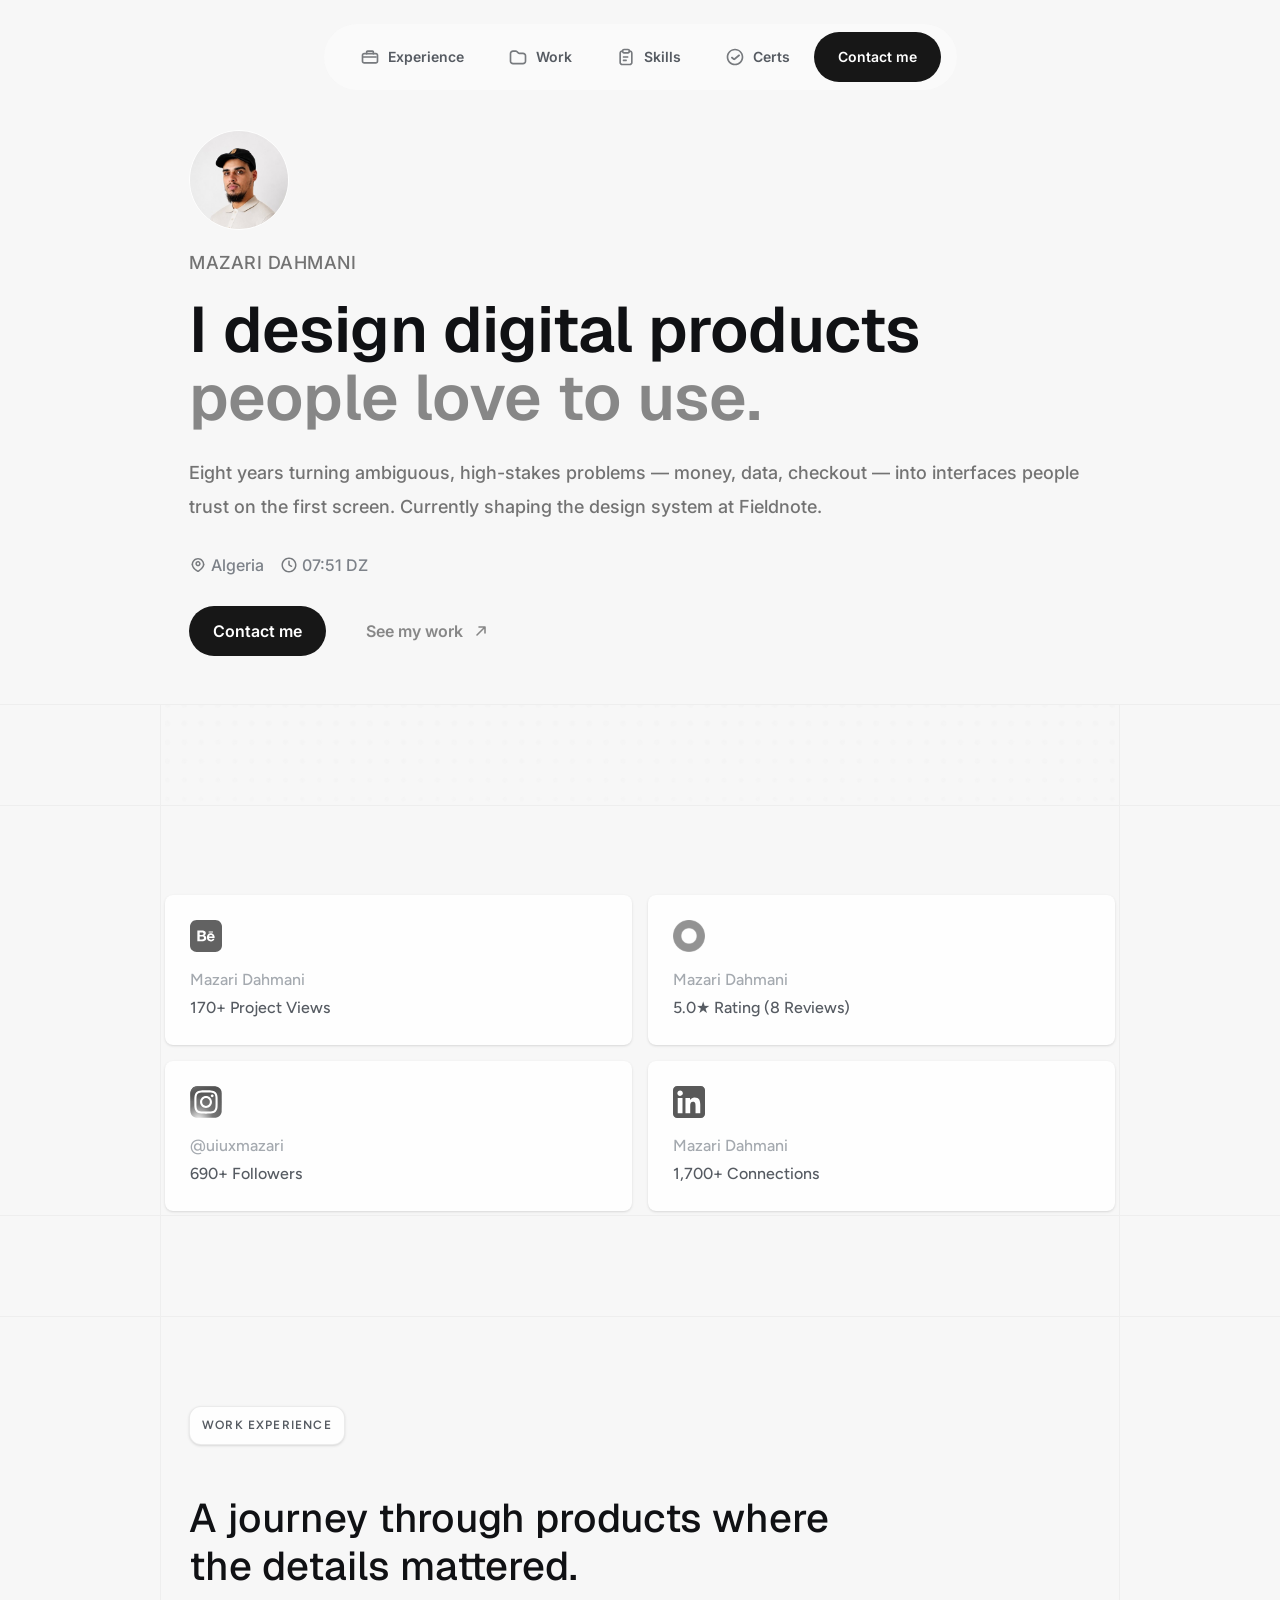
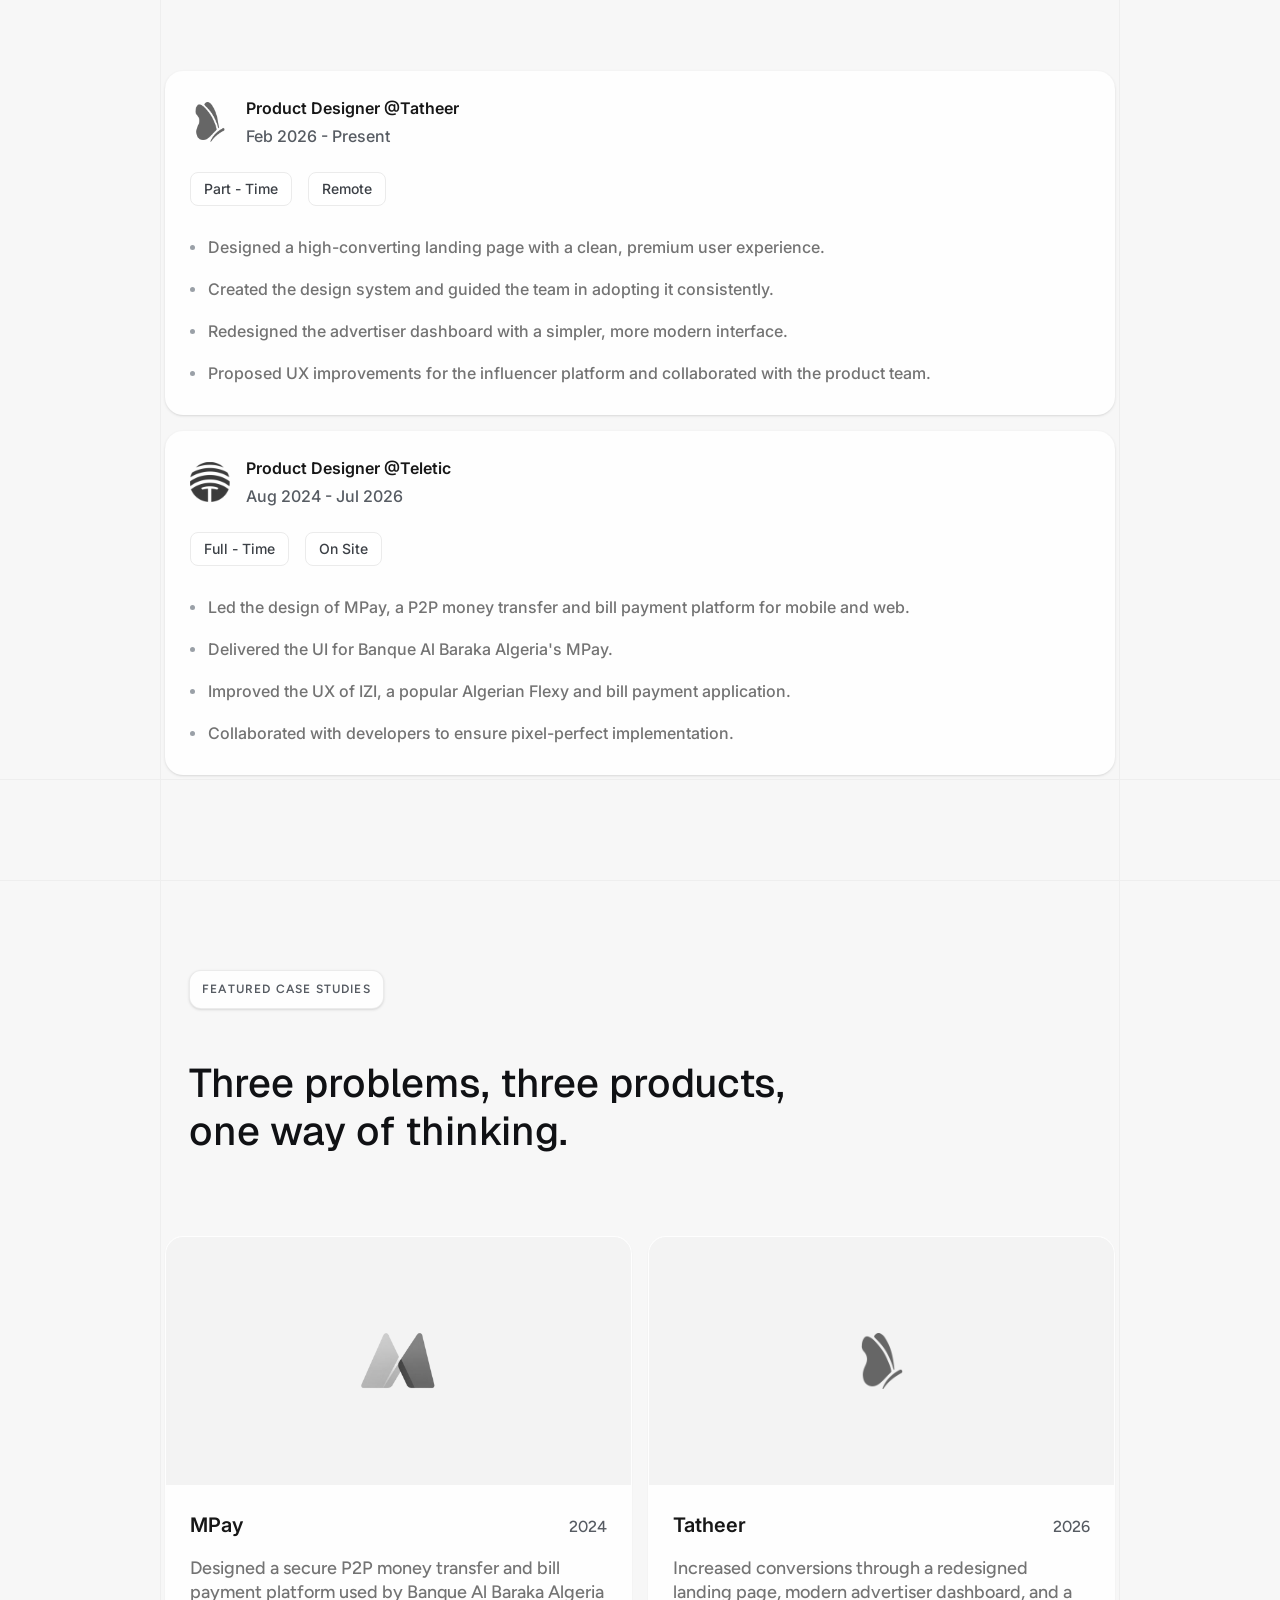
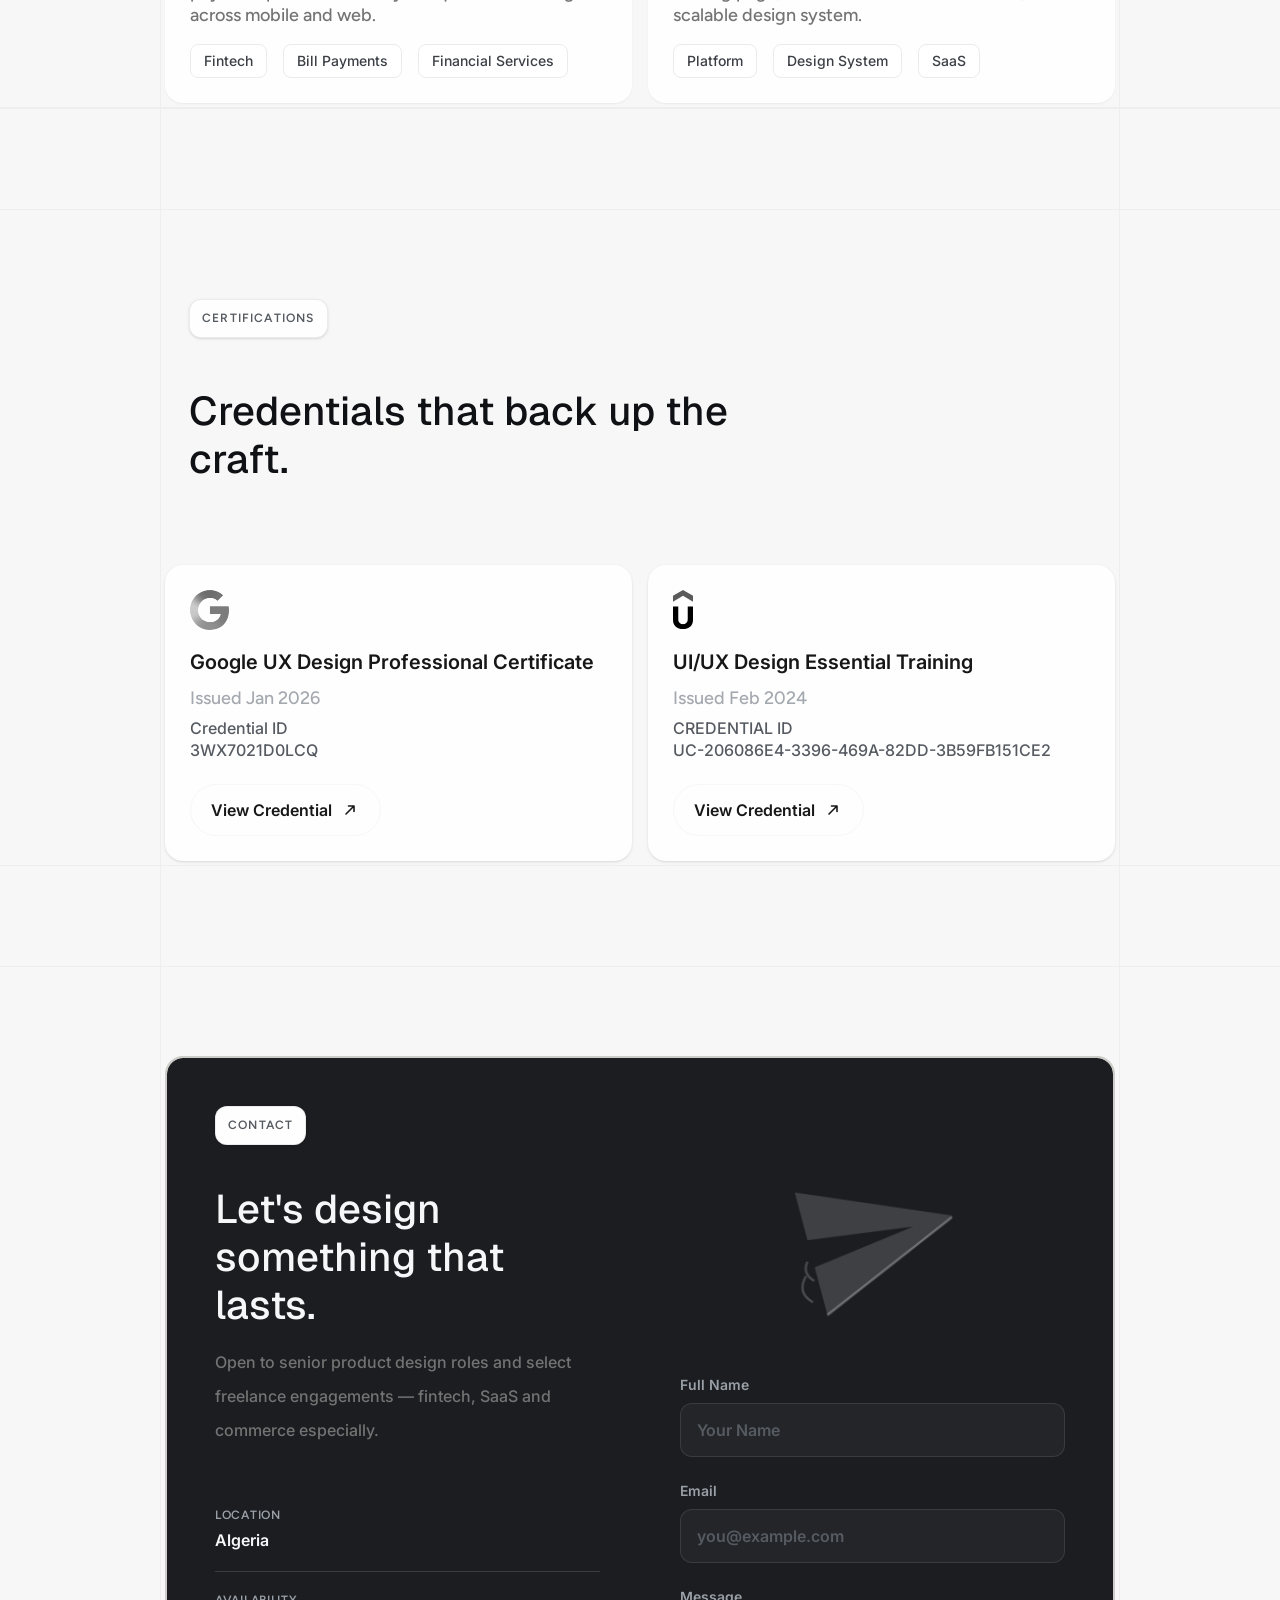
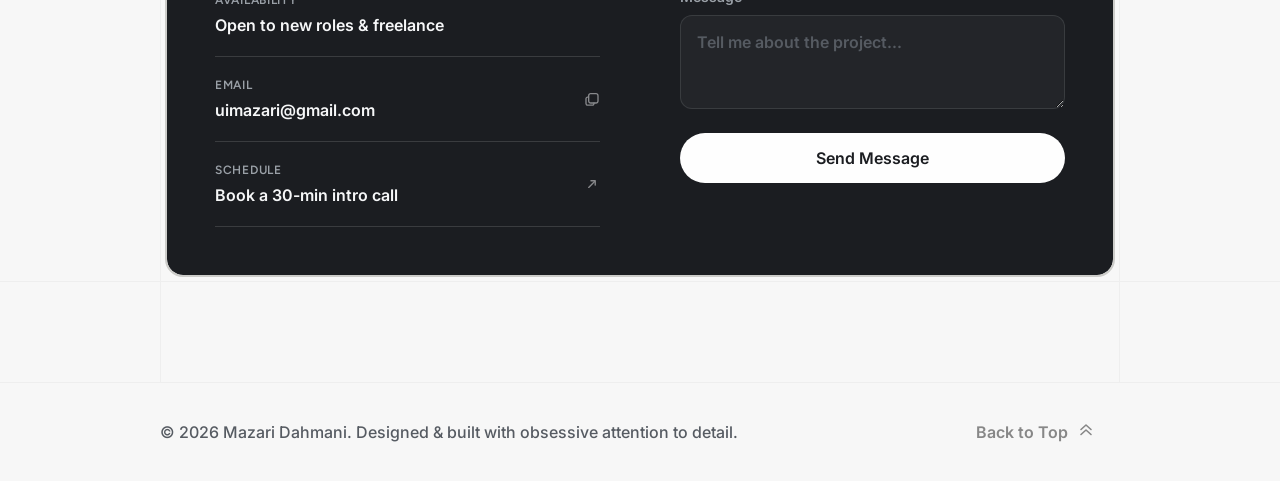
==== commit 79f652e0: "Connect contact from to Formspree" ====
--- a/index.html
+++ b/index.html
@@ -1,45 +1,51 @@
 <!DOCTYPE html>
 <html lang="en">
+
 <head>
-<meta charset="UTF-8">
-<meta name="viewport" content="width=device-width, initial-scale=1.0">
-<title>Mazari Dahmani — Product Designer & UI/UX Designer</title>
-<meta name="description" content="Portfolio of Mazari Dahmani, a Product Designer & UI/UX Designer specializing in fintech, SaaS, and commerce. Case studies, experience, and contact details.">
-<meta name="robots" content="index, follow">
-<meta name="theme-color" content="#f7f7f7">
-<link rel="canonical" href="https://mazaridahmani.com/">
-
-<!-- Open Graph -->
-<meta property="og:type" content="website">
-<meta property="og:site_name" content="Mazari Dahmani">
-<meta property="og:title" content="Mazari Dahmani — Product Designer & UI/UX Designer">
-<meta property="og:description" content="Portfolio of Mazari Dahmani, a Product Designer & UI/UX Designer specializing in fintech, SaaS, and commerce. Case studies, experience, and contact details.">
-<meta property="og:url" content="https://mazaridahmani.com/">
-<meta property="og:image" content="https://mazaridahmani.com/assets/seo/og-home.png">
-<meta property="og:image:width" content="1200">
-<meta property="og:image:height" content="630">
-<meta property="og:image:alt" content="Mazari Dahmani — Product Designer & UI/UX Designer">
-<meta property="og:locale" content="en_US">
-
-<!-- Twitter Card -->
-<meta name="twitter:card" content="summary_large_image">
-<meta name="twitter:title" content="Mazari Dahmani — Product Designer & UI/UX Designer">
-<meta name="twitter:description" content="Portfolio of Mazari Dahmani, a Product Designer & UI/UX Designer specializing in fintech, SaaS, and commerce.">
-<meta name="twitter:image" content="https://mazaridahmani.com/assets/seo/og-home.png">
-<meta name="twitter:image:alt" content="Mazari Dahmani — Product Designer & UI/UX Designer">
-
-<link rel="icon" href="assets/favicon/favicon.ico" sizes="any">
-<link rel="icon" type="image/png" sizes="16x16" href="assets/favicon/favicon-16x16.png">
-<link rel="icon" type="image/png" sizes="32x32" href="assets/favicon/favicon-32x32.png">
-<link rel="icon" type="image/png" sizes="48x48" href="assets/favicon/favicon-48x48.png">
-<link rel="apple-touch-icon" sizes="180x180" href="assets/favicon/apple-touch-icon.png">
-<link rel="preconnect" href="https://fonts.googleapis.com">
-<link rel="preconnect" href="https://fonts.gstatic.com" crossorigin>
-<link href="https://fonts.googleapis.com/css2?family=Geist:wght@500;600&family=Inter:wght@500;600&family=Figtree:wght@500;600;700&display=swap" rel="stylesheet">
-<link rel="stylesheet" href="styles/main.css">
-<link rel="stylesheet" href="styles/cursor.css">
-
-<script type="application/ld+json">
+  <meta charset="UTF-8">
+  <meta name="viewport" content="width=device-width, initial-scale=1.0">
+  <title>Mazari Dahmani — Product Designer & UI/UX Designer</title>
+  <meta name="description"
+    content="Portfolio of Mazari Dahmani, a Product Designer & UI/UX Designer specializing in fintech, SaaS, and commerce. Case studies, experience, and contact details.">
+  <meta name="robots" content="index, follow">
+  <meta name="theme-color" content="#f7f7f7">
+  <link rel="canonical" href="https://mazaridahmani.com/">
+
+  <!-- Open Graph -->
+  <meta property="og:type" content="website">
+  <meta property="og:site_name" content="Mazari Dahmani">
+  <meta property="og:title" content="Mazari Dahmani — Product Designer & UI/UX Designer">
+  <meta property="og:description"
+    content="Portfolio of Mazari Dahmani, a Product Designer & UI/UX Designer specializing in fintech, SaaS, and commerce. Case studies, experience, and contact details.">
+  <meta property="og:url" content="https://mazaridahmani.com/">
+  <meta property="og:image" content="https://mazaridahmani.com/assets/seo/og-home.png">
+  <meta property="og:image:width" content="1200">
+  <meta property="og:image:height" content="630">
+  <meta property="og:image:alt" content="Mazari Dahmani — Product Designer & UI/UX Designer">
+  <meta property="og:locale" content="en_US">
+
+  <!-- Twitter Card -->
+  <meta name="twitter:card" content="summary_large_image">
+  <meta name="twitter:title" content="Mazari Dahmani — Product Designer & UI/UX Designer">
+  <meta name="twitter:description"
+    content="Portfolio of Mazari Dahmani, a Product Designer & UI/UX Designer specializing in fintech, SaaS, and commerce.">
+  <meta name="twitter:image" content="https://mazaridahmani.com/assets/seo/og-home.png">
+  <meta name="twitter:image:alt" content="Mazari Dahmani — Product Designer & UI/UX Designer">
+
+  <link rel="icon" href="assets/favicon/favicon.ico" sizes="any">
+  <link rel="icon" type="image/png" sizes="16x16" href="assets/favicon/favicon-16x16.png">
+  <link rel="icon" type="image/png" sizes="32x32" href="assets/favicon/favicon-32x32.png">
+  <link rel="icon" type="image/png" sizes="48x48" href="assets/favicon/favicon-48x48.png">
+  <link rel="apple-touch-icon" sizes="180x180" href="assets/favicon/apple-touch-icon.png">
+  <link rel="preconnect" href="https://fonts.googleapis.com">
+  <link rel="preconnect" href="https://fonts.gstatic.com" crossorigin>
+  <link
+    href="https://fonts.googleapis.com/css2?family=Geist:wght@500;600&family=Inter:wght@500;600&family=Figtree:wght@500;600;700&display=swap"
+    rel="stylesheet">
+  <link rel="stylesheet" href="styles/main.css">
+  <link rel="stylesheet" href="styles/cursor.css">
+
+  <script type="application/ld+json">
 {
   "@context": "https://schema.org",
   "@type": "Person",
@@ -56,251 +62,340 @@
 }
 </script>
 </head>
+
 <body>
 
-<svg class="icon-sprite" aria-hidden="true">
-  <symbol id="icon-arrow-up-right" viewBox="0 0 20 20"><path d="M6 14 14 6M8 6h6v6" stroke="currentColor" stroke-width="1.6" stroke-linecap="round" stroke-linejoin="round" fill="none"/></symbol>
-  <symbol id="icon-chevrons-up" viewBox="0 0 20 20"><path d="M5 12.5 10 8l5 4.5M5 7.5 10 3l5 4.5" stroke="currentColor" stroke-width="1.6" stroke-linecap="round" stroke-linejoin="round" fill="none"/></symbol>
-  <symbol id="icon-external" viewBox="0 0 20 20"><path d="M6 14 14 6M8.5 6H14v5.5" stroke="currentColor" stroke-width="1.6" stroke-linecap="round" stroke-linejoin="round" fill="none"/></symbol>
-</svg>
-
-<header class="site-nav-wrap">
-  <nav class="site-nav" aria-label="Primary">
-    <a class="nav-link" href="#experience"><img class="nav-icon" src="assets/nav/Experience.svg" width="20" height="20" alt=""><span class="nav-label">Experience</span></a>
-    <a class="nav-link" href="#work"><img class="nav-icon" src="assets/nav/Work.svg" width="20" height="20" alt=""><span class="nav-label">Work</span></a>
-    <a class="nav-link" href="#skills"><img class="nav-icon" src="assets/nav/Skills.svg" width="20" height="20" alt=""><span class="nav-label">Skills</span></a>
-    <a class="nav-link" href="#certs"><img class="nav-icon" src="assets/nav/Certs.svg" width="20" height="20" alt=""><span class="nav-label">Certs</span></a>
-    <a class="nav-link nav-cta" href="#contact">Contact me</a>
-  </nav>
-</header>
-
-<main>
-
-  <!-- Hero -->
-  <section class="hero-guide" id="top">
-    <div class="hero-inner">
-      <div class="hero-top">
-        <img class="avatar" src="assets/hero/avatar.jpg" alt="Mazari Dahmani">
-        <p class="eyebrow-name">Mazari Dahmani</p>
-        <h1 class="hero-heading">I design digital products <span>people love to use.</span></h1>
-      </div>
-      <p class="hero-lede">Eight years turning ambiguous, high-stakes problems — money, data, checkout — into interfaces people trust on the first screen. Currently shaping the design system at Fieldnote.</p>
-      <div class="hero-meta">
-        <div class="hero-meta-item"><img class="hero-meta-icon" src="assets/hero/pin.svg" width="18" height="18" alt=""><span>Algeria</span></div>
-        <div class="hero-meta-item"><img class="hero-meta-icon" src="assets/hero/clock.svg" width="18" height="18" alt=""><span id="local-time">23:48 DZ</span></div>
-      </div>
-      <div class="hero-actions">
-        <a class="btn btn-dark" href="#contact">Contact me</a>
-        <a class="btn btn-ghost" href="#work">See my work <svg><use href="#icon-arrow-up-right"/></svg></a>
-      </div>
-    </div>
-  </section>
-
-  <div class="full-bleed-divider"></div>
-
-  <div class="column-guide">
-
-    <div class="texture-band" aria-hidden="true">
-      <img class="texture-band-pattern" src="assets/texture-hero-band.svg" alt="">
-    </div>
-
-    <div class="divider-inline"></div>
-
-    <!-- Social proof -->
-    <div class="section-shell" style="padding-top:89px;">
-      <div class="proof-grid">
-        <a class="proof-card" href="https://www.behance.net/98f49c3c" target="_blank" rel="noopener noreferrer">
-          <img class="proof-icon" src="assets/social/behance_1.svg" width="32" height="32" alt="Behance">
-          <div><p class="proof-handle">Mazari Dahmani</p><p class="proof-views">170+ Project Views</p></div>
-        </a>
-        <a class="proof-card" href="https://mostaql.com/u/mazari_dahmani" target="_blank" rel="noopener noreferrer">
-          <img class="proof-icon" src="assets/social/mostaql.png" width="32" height="32" alt="Mostaql">
-          <div><p class="proof-handle">Mazari Dahmani</p><p class="proof-views">5.0★ Rating (8 Reviews)</p></div>
-        </a>
-        <a class="proof-card" href="https://www.instagram.com/uiuxmazari/" target="_blank" rel="noopener noreferrer">
-          <img class="proof-icon" src="assets/social/ig_1.svg" width="32" height="32" alt="Instagram">
-          <div><p class="proof-handle">@uiuxmazari</p><p class="proof-views">690+ Followers</p></div>
-        </a>
-        <a class="proof-card" href="https://www.linkedin.com/in/mazari-dahmani-837093325/" target="_blank" rel="noopener noreferrer">
-          <img class="proof-icon" src="assets/social/linkd_1.svg" width="32" height="32" alt="LinkedIn">
-          <div><p class="proof-handle">Mazari Dahmani</p><p class="proof-views">1,700+ Connections</p></div>
-        </a>
-      </div>
-    </div>
-
-    <div class="divider-inline"></div>
-    <div class="spacer-band"></div>
-    <div class="divider-inline"></div>
-
-    <!-- Work experience -->
-    <section class="section-shell" id="experience" style="padding-top:89px;">
-      <div class="eyebrow-row">
-        <span class="eyebrow-badge">Work Experience</span>
-        <h2 class="section-heading">A journey through products where the details mattered.</h2>
-      </div>
-      <div class="exp-list">
-        <a class="exp-card" href="https://tatheer.marketing/" target="_blank" rel="noopener noreferrer">
-          <div class="exp-head">
-            <img class="exp-logo exp-logo-mark" src="assets/experience/job1-logo.svg" width="40" height="40" alt="Fieldnote logo">
-            <div><p class="exp-role">Product Designer @Tatheer</p><p class="exp-dates">Feb 2026 - Present</p></div>
-          </div>
-          <div class="tag-row"><span class="tag">Part - Time</span><span class="tag">Remote</span></div>
-          <ul class="exp-bullets">
-            <li><p>Designed a high-converting landing page with a clean, premium user experience.</p></li>
-            <li><p>Created the design system and guided the team in adopting it consistently.</p></li>
-            <li><p>Redesigned the advertiser dashboard with a simpler, more modern interface.</p></li>
-            <li><p>Proposed UX improvements for the influencer platform and collaborated with the product team.</p></li>
-          </ul>
-        </a>
-        <a class="exp-card" href="https://teletic.dz/" target="_blank" rel="noopener noreferrer">
-          <div class="exp-head">
-            <img class="exp-logo exp-logo-photo" src="assets/experience/job2-logo.svg" width="40" height="40" alt="Teletic logo">
-            <div><p class="exp-role">Product Designer @Teletic</p><p class="exp-dates">Aug 2024 - Jul 2026</p></div>
-          </div>
-          <div class="tag-row"><span class="tag">Full - Time</span><span class="tag">On Site</span></div>
-          <ul class="exp-bullets">
-            <li><p>Led the design of MPay, a P2P money transfer and bill payment platform for mobile and web.</p></li>
-            <li><p>Delivered the UI for Banque Al Baraka Algeria's MPay.</p></li>
-            <li><p>Improved the UX of IZI, a popular Algerian Flexy and bill payment application.</p></li>
-            <li><p>Collaborated with developers to ensure pixel-perfect implementation.</p></li>
-          </ul>
-        </a>
+  <svg class="icon-sprite" aria-hidden="true">
+    <symbol id="icon-arrow-up-right" viewBox="0 0 20 20">
+      <path d="M6 14 14 6M8 6h6v6" stroke="currentColor" stroke-width="1.6" stroke-linecap="round"
+        stroke-linejoin="round" fill="none" />
+    </symbol>
+    <symbol id="icon-chevrons-up" viewBox="0 0 20 20">
+      <path d="M5 12.5 10 8l5 4.5M5 7.5 10 3l5 4.5" stroke="currentColor" stroke-width="1.6" stroke-linecap="round"
+        stroke-linejoin="round" fill="none" />
+    </symbol>
+    <symbol id="icon-external" viewBox="0 0 20 20">
+      <path d="M6 14 14 6M8.5 6H14v5.5" stroke="currentColor" stroke-width="1.6" stroke-linecap="round"
+        stroke-linejoin="round" fill="none" />
+    </symbol>
+  </svg>
+
+  <header class="site-nav-wrap">
+    <nav class="site-nav" aria-label="Primary">
+      <a class="nav-link" href="#experience"><img class="nav-icon" src="assets/nav/Experience.svg" width="20"
+          height="20" alt=""><span class="nav-label">Experience</span></a>
+      <a class="nav-link" href="#work"><img class="nav-icon" src="assets/nav/Work.svg" width="20" height="20"
+          alt=""><span class="nav-label">Work</span></a>
+      <a class="nav-link" href="#skills"><img class="nav-icon" src="assets/nav/Skills.svg" width="20" height="20"
+          alt=""><span class="nav-label">Skills</span></a>
+      <a class="nav-link" href="#certs"><img class="nav-icon" src="assets/nav/Certs.svg" width="20" height="20"
+          alt=""><span class="nav-label">Certs</span></a>
+      <a class="nav-link nav-cta" href="#contact">Contact me</a>
+    </nav>
+  </header>
+
+  <main>
+
+    <!-- Hero -->
+    <section class="hero-guide" id="top">
+      <div class="hero-inner">
+        <div class="hero-top">
+          <img class="avatar" src="assets/hero/avatar.jpg" alt="Mazari Dahmani">
+          <p class="eyebrow-name">Mazari Dahmani</p>
+          <h1 class="hero-heading">I design digital products <span>people love to use.</span></h1>
+        </div>
+        <p class="hero-lede">Eight years turning ambiguous, high-stakes problems — money, data, checkout — into
+          interfaces people trust on the first screen. Currently shaping the design system at Fieldnote.</p>
+        <div class="hero-meta">
+          <div class="hero-meta-item"><img class="hero-meta-icon" src="assets/hero/pin.svg" width="18" height="18"
+              alt=""><span>Algeria</span></div>
+          <div class="hero-meta-item"><img class="hero-meta-icon" src="assets/hero/clock.svg" width="18" height="18"
+              alt=""><span id="local-time">23:48 DZ</span></div>
+        </div>
+        <div class="hero-actions">
+          <a class="btn btn-dark" href="#contact">Contact me</a>
+          <a class="btn btn-ghost" href="#work">See my work <svg>
+              <use href="#icon-arrow-up-right" />
+            </svg></a>
+        </div>
       </div>
     </section>
 
-    <div class="divider-inline"></div>
-    <div class="spacer-band"></div>
-    <div class="divider-inline"></div>
-
-    <!-- Case studies -->
-    <section class="section-shell" id="work" style="padding-top:89px;">
-      <div class="eyebrow-row">
-        <span class="eyebrow-badge">Featured Case Studies</span>
-        <h2 class="section-heading">Three problems, three products, one way of thinking.</h2>
+    <div class="full-bleed-divider"></div>
+
+    <div class="column-guide">
+
+      <div class="texture-band" aria-hidden="true">
+        <img class="texture-band-pattern" src="assets/texture-hero-band.svg" alt="">
       </div>
-      <div class="case-grid">
-        <a class="case-card" href="mpay.html">
-          <div class="case-figure"><img src="assets/work/mpay-figure.svg" width="75" height="56" alt="MPay"></div>
-          <div class="case-body">
-            <div class="case-title-row"><h3 class="case-title">MPay</h3><span class="case-year">2024</span></div>
-            <p class="case-desc">Designed a secure P2P money transfer and bill payment platform used by Banque Al Baraka Algeria across mobile and web.</p>
-            <div class="tag-row"><span class="tag">Fintech</span><span class="tag">Bill Payments</span><span class="tag">Financial Services</span></div>
+
+      <div class="divider-inline"></div>
+
+      <!-- Social proof -->
+      <div class="section-shell" style="padding-top:89px;">
+        <div class="proof-grid">
+          <a class="proof-card" href="https://www.behance.net/98f49c3c" target="_blank" rel="noopener noreferrer">
+            <img class="proof-icon" src="assets/social/behance_1.svg" width="32" height="32" alt="Behance">
+            <div>
+              <p class="proof-handle">Mazari Dahmani</p>
+              <p class="proof-views">170+ Project Views</p>
+            </div>
+          </a>
+          <a class="proof-card" href="https://mostaql.com/u/mazari_dahmani" target="_blank" rel="noopener noreferrer">
+            <img class="proof-icon" src="assets/social/mostaql.png" width="32" height="32" alt="Mostaql">
+            <div>
+              <p class="proof-handle">Mazari Dahmani</p>
+              <p class="proof-views">5.0★ Rating (8 Reviews)</p>
+            </div>
+          </a>
+          <a class="proof-card" href="https://www.instagram.com/uiuxmazari/" target="_blank" rel="noopener noreferrer">
+            <img class="proof-icon" src="assets/social/ig_1.svg" width="32" height="32" alt="Instagram">
+            <div>
+              <p class="proof-handle">@uiuxmazari</p>
+              <p class="proof-views">690+ Followers</p>
+            </div>
+          </a>
+          <a class="proof-card" href="https://www.linkedin.com/in/mazari-dahmani-837093325/" target="_blank"
+            rel="noopener noreferrer">
+            <img class="proof-icon" src="assets/social/linkd_1.svg" width="32" height="32" alt="LinkedIn">
+            <div>
+              <p class="proof-handle">Mazari Dahmani</p>
+              <p class="proof-views">1,700+ Connections</p>
+            </div>
+          </a>
+        </div>
+      </div>
+
+      <div class="divider-inline"></div>
+      <div class="spacer-band"></div>
+      <div class="divider-inline"></div>
+
+      <!-- Work experience -->
+      <section class="section-shell" id="experience" style="padding-top:89px;">
+        <div class="eyebrow-row">
+          <span class="eyebrow-badge">Work Experience</span>
+          <h2 class="section-heading">A journey through products where the details mattered.</h2>
+        </div>
+        <div class="exp-list">
+          <a class="exp-card" href="https://tatheer.marketing/" target="_blank" rel="noopener noreferrer">
+            <div class="exp-head">
+              <img class="exp-logo exp-logo-mark" src="assets/experience/job1-logo.svg" width="40" height="40"
+                alt="Fieldnote logo">
+              <div>
+                <p class="exp-role">Product Designer @Tatheer</p>
+                <p class="exp-dates">Feb 2026 - Present</p>
+              </div>
+            </div>
+            <div class="tag-row"><span class="tag">Part - Time</span><span class="tag">Remote</span></div>
+            <ul class="exp-bullets">
+              <li>
+                <p>Designed a high-converting landing page with a clean, premium user experience.</p>
+              </li>
+              <li>
+                <p>Created the design system and guided the team in adopting it consistently.</p>
+              </li>
+              <li>
+                <p>Redesigned the advertiser dashboard with a simpler, more modern interface.</p>
+              </li>
+              <li>
+                <p>Proposed UX improvements for the influencer platform and collaborated with the product team.</p>
+              </li>
+            </ul>
+          </a>
+          <a class="exp-card" href="https://teletic.dz/" target="_blank" rel="noopener noreferrer">
+            <div class="exp-head">
+              <img class="exp-logo exp-logo-photo" src="assets/experience/job2-logo.svg" width="40" height="40"
+                alt="Teletic logo">
+              <div>
+                <p class="exp-role">Product Designer @Teletic</p>
+                <p class="exp-dates">Aug 2024 - Jul 2026</p>
+              </div>
+            </div>
+            <div class="tag-row"><span class="tag">Full - Time</span><span class="tag">On Site</span></div>
+            <ul class="exp-bullets">
+              <li>
+                <p>Led the design of MPay, a P2P money transfer and bill payment platform for mobile and web.</p>
+              </li>
+              <li>
+                <p>Delivered the UI for Banque Al Baraka Algeria's MPay.</p>
+              </li>
+              <li>
+                <p>Improved the UX of IZI, a popular Algerian Flexy and bill payment application.</p>
+              </li>
+              <li>
+                <p>Collaborated with developers to ensure pixel-perfect implementation.</p>
+              </li>
+            </ul>
+          </a>
+        </div>
+      </section>
+
+      <div class="divider-inline"></div>
+      <div class="spacer-band"></div>
+      <div class="divider-inline"></div>
+
+      <!-- Case studies -->
+      <section class="section-shell" id="work" style="padding-top:89px;">
+        <div class="eyebrow-row">
+          <span class="eyebrow-badge">Featured Case Studies</span>
+          <h2 class="section-heading">Three problems, three products, one way of thinking.</h2>
+        </div>
+        <div class="case-grid">
+          <a class="case-card" href="mpay.html">
+            <div class="case-figure"><img src="assets/work/mpay-figure.svg" width="75" height="56" alt="MPay"></div>
+            <div class="case-body">
+              <div class="case-title-row">
+                <h3 class="case-title">MPay</h3><span class="case-year">2024</span>
+              </div>
+              <p class="case-desc">Designed a secure P2P money transfer and bill payment platform used by Banque Al
+                Baraka Algeria across mobile and web.</p>
+              <div class="tag-row"><span class="tag">Fintech</span><span class="tag">Bill Payments</span><span
+                  class="tag">Financial Services</span></div>
+            </div>
+          </a>
+          <a class="case-card" href="tatheer.html">
+            <div class="case-figure"><img src="assets/work/tatheer-figure.svg" width="56" height="56" alt="Tatheer">
+            </div>
+            <div class="case-body">
+              <div class="case-title-row">
+                <h3 class="case-title">Tatheer</h3><span class="case-year">2026</span>
+              </div>
+              <p class="case-desc">Increased conversions through a redesigned landing page, modern advertiser dashboard,
+                and a scalable design system.</p>
+              <div class="tag-row"><span class="tag">Platform</span><span class="tag">Design System</span><span
+                  class="tag">SaaS</span></div>
+            </div>
+          </a>
+        </div>
+      </section>
+
+      <div class="divider-inline"></div>
+      <div class="divider-inline"></div>
+      <div class="spacer-band"></div>
+      <div class="divider-inline"></div>
+
+      <!-- Certifications -->
+      <section class="section-shell" id="certs" style="padding-top:89px;">
+        <div class="eyebrow-row">
+          <span class="eyebrow-badge">Certifications</span>
+          <h2 class="section-heading">Credentials that back up the craft.</h2>
+        </div>
+        <div class="cert-grid">
+          <a class="cert-card" href="https://www.coursera.org/account/accomplishments/verify/3WX7021D0LCQ"
+            target="_blank" rel="noopener noreferrer">
+            <div>
+              <img class="cert-icon" src="assets/certs/google.svg" width="39" height="40" alt="Google logo">
+              <p class="cert-name" style="margin-top:16px;">Google UX Design Professional Certificate</p>
+              <p class="cert-issued" style="margin-top:8px;">Issued Jan 2026</p>
+              <p class="cert-id" style="margin-top:8px;"><span class="cert-id-label">Credential ID</span><span
+                  class="cert-id-value">3WX7021D0LCQ</span></p>
+            </div>
+            <span class="btn btn-outline" aria-hidden="true">View Credential <svg>
+                <use href="#icon-external" />
+              </svg></span>
+          </a>
+          <a class="cert-card" href="https://www.udemy.com/certificate/UC-206086e4-3396-469a-82dd-3b59fb151ce2/"
+            target="_blank" rel="noopener noreferrer">
+            <div>
+              <img class="cert-icon" src="assets/certs/symbol.svg" width="21" height="40" alt="Certification symbol">
+              <p class="cert-name" style="margin-top:16px;">UI/UX Design Essential Training</p>
+              <p class="cert-issued" style="margin-top:8px;">Issued Feb 2024</p>
+              <p class="cert-id" style="margin-top:8px; text-transform:uppercase;"><span
+                  class="cert-id-label">Credential ID</span><span
+                  class="cert-id-value">UC-206086e4-3396-469a-82dd-3b59fb151ce2</span></p>
+            </div>
+            <span class="btn btn-outline" aria-hidden="true">View Credential <svg>
+                <use href="#icon-external" />
+              </svg></span>
+          </a>
+        </div>
+      </section>
+
+      <div class="divider-inline"></div>
+      <div class="spacer-band"></div>
+      <div class="divider-inline"></div>
+
+      <!-- Contact -->
+      <section class="contact-outer" id="contact">
+        <div class="contact-ring">
+          <div class="contact-panel">
+            <img class="contact-panel-texture" src="assets/texture-contact-corner.svg" width="434" height="126" alt=""
+              aria-hidden="true">
+            <div class="contact-col">
+              <span class="eyebrow-badge">Contact</span>
+              <div class="contact-header-group">
+                <h2 class="contact-heading">Let's design<br>something that lasts.</h2>
+                <p class="contact-lede">Open to senior product design roles and select freelance engagements — fintech,
+                  SaaS and commerce especially.</p>
+              </div>
+              <div class="contact-links">
+                <div class="contact-info-row">
+                  <span class="contact-row-text"><span class="contact-row-label">Location</span><span
+                      class="contact-row-value">Algeria</span></span>
+                </div>
+                <div class="contact-info-row">
+                  <span class="contact-row-text"><span class="contact-row-label">Availability</span><span
+                      class="contact-row-value">Open to new roles &amp; freelance</span></span>
+                </div>
+                <button class="contact-link-row" id="copy-email" type="button">
+                  <span class="contact-row-text"><span class="contact-row-label">Email</span><span
+                      class="contact-row-value">uimazari@gmail.com</span></span>
+                  <img class="contact-link-icon" src="assets/contact/copy.svg" width="16" height="16" alt="">
+                </button>
+                <a class="contact-link-row" href="#" rel="noopener">
+                  <span class="contact-row-text"><span class="contact-row-label">Schedule</span><span
+                      class="contact-row-value">Book a 30-min intro call</span></span>
+                  <img class="contact-link-icon" src="assets/contact/arrow-up.svg" width="16" height="16" alt="">
+                </a>
+              </div>
+            </div>
+            <div class="contact-form-col">
+              <div class="contact-plane-wrap" id="plane-wrap">
+                <img class="contact-plane" id="contact-plane" src="assets/contact/paper-plane.svg" width="217"
+                  height="216" alt="" draggable="false">
+              </div>
+              <form class="contact-form" id="contact-form" action="https://formspree.io/f/mpqvkypn" method="POST">
+                <div class="field"><label for="name">Full Name</label><input id="name" name="name" type="text"
+                    placeholder="Your Name" required></div>
+                <div class="field"><label for="email">Email</label><input id="email" name="email" type="email"
+                    placeholder="you@example.com" required></div>
+                <div class="field"><label for="message">Message</label><textarea id="message" name="message"
+                    placeholder="Tell me about the project..." rows="3" required></textarea></div>
+                <button class="btn btn-light" type="submit">Send Message</button>
+                <p class="form-status" id="form-status" role="status" aria-live="polite"></p>
+              </form>
+            </div>
           </div>
-        </a>
-        <a class="case-card" href="tatheer.html">
-          <div class="case-figure"><img src="assets/work/tatheer-figure.svg" width="56" height="56" alt="Tatheer"></div>
-          <div class="case-body">
-            <div class="case-title-row"><h3 class="case-title">Tatheer</h3><span class="case-year">2026</span></div>
-            <p class="case-desc">Increased conversions through a redesigned landing page, modern advertiser dashboard, and a scalable design system.</p>
-            <div class="tag-row"><span class="tag">Platform</span><span class="tag">Design System</span><span class="tag">SaaS</span></div>
-          </div>
-        </a>
+        </div>
+      </section>
+
+      <div class="divider-inline"></div>
+      <div class="spacer-band"></div>
+
+    </div>
+
+    <div class="full-bleed-divider"></div>
+
+    <!-- Footer -->
+    <footer class="container-960">
+      <div class="site-footer">
+        <div>
+          <p class="footer-copy">© 2026 Mazari Dahmani. Designed &amp; built with obsessive attention to detail.</p>
+        </div>
+        <a class="btn btn-ghost footer-top-btn" href="#top">Back to Top <svg>
+            <use href="#icon-chevrons-up" />
+          </svg></a>
       </div>
-    </section>
-
-    <div class="divider-inline"></div>
-    <div class="divider-inline"></div>
-    <div class="spacer-band"></div>
-    <div class="divider-inline"></div>
-
-    <!-- Certifications -->
-    <section class="section-shell" id="certs" style="padding-top:89px;">
-      <div class="eyebrow-row">
-        <span class="eyebrow-badge">Certifications</span>
-        <h2 class="section-heading">Credentials that back up the craft.</h2>
-      </div>
-      <div class="cert-grid">
-        <a class="cert-card" href="https://www.coursera.org/account/accomplishments/verify/3WX7021D0LCQ" target="_blank" rel="noopener noreferrer">
-          <div>
-            <img class="cert-icon" src="assets/certs/google.svg" width="39" height="40" alt="Google logo">
-            <p class="cert-name" style="margin-top:16px;">Google UX Design Professional Certificate</p>
-            <p class="cert-issued" style="margin-top:8px;">Issued Jan 2026</p>
-            <p class="cert-id" style="margin-top:8px;"><span class="cert-id-label">Credential ID</span><span class="cert-id-value">3WX7021D0LCQ</span></p>
-          </div>
-          <span class="btn btn-outline" aria-hidden="true">View Credential <svg><use href="#icon-external"/></svg></span>
-        </a>
-        <a class="cert-card" href="https://www.udemy.com/certificate/UC-206086e4-3396-469a-82dd-3b59fb151ce2/" target="_blank" rel="noopener noreferrer">
-          <div>
-            <img class="cert-icon" src="assets/certs/symbol.svg" width="21" height="40" alt="Certification symbol">
-            <p class="cert-name" style="margin-top:16px;">UI/UX Design Essential Training</p>
-            <p class="cert-issued" style="margin-top:8px;">Issued Feb 2024</p>
-            <p class="cert-id" style="margin-top:8px; text-transform:uppercase;"><span class="cert-id-label">Credential ID</span><span class="cert-id-value">UC-206086e4-3396-469a-82dd-3b59fb151ce2</span></p>
-          </div>
-          <span class="btn btn-outline" aria-hidden="true">View Credential <svg><use href="#icon-external"/></svg></span>
-        </a>
-      </div>
-    </section>
-
-    <div class="divider-inline"></div>
-    <div class="spacer-band"></div>
-    <div class="divider-inline"></div>
-
-    <!-- Contact -->
-    <section class="contact-outer" id="contact">
-      <div class="contact-ring">
-        <div class="contact-panel">
-          <img class="contact-panel-texture" src="assets/texture-contact-corner.svg" width="434" height="126" alt="" aria-hidden="true">
-          <div class="contact-col">
-            <span class="eyebrow-badge">Contact</span>
-            <div class="contact-header-group">
-              <h2 class="contact-heading">Let's design<br>something that lasts.</h2>
-              <p class="contact-lede">Open to senior product design roles and select freelance engagements — fintech, SaaS and commerce especially.</p>
-            </div>
-            <div class="contact-links">
-              <div class="contact-info-row">
-                <span class="contact-row-text"><span class="contact-row-label">Location</span><span class="contact-row-value">Algeria</span></span>
-              </div>
-              <div class="contact-info-row">
-                <span class="contact-row-text"><span class="contact-row-label">Availability</span><span class="contact-row-value">Open to new roles &amp; freelance</span></span>
-              </div>
-              <button class="contact-link-row" id="copy-email" type="button">
-                <span class="contact-row-text"><span class="contact-row-label">Email</span><span class="contact-row-value">uimazari@gmail.com</span></span>
-                <img class="contact-link-icon" src="assets/contact/copy.svg" width="16" height="16" alt="">
-              </button>
-              <a class="contact-link-row" href="#" rel="noopener">
-                <span class="contact-row-text"><span class="contact-row-label">Schedule</span><span class="contact-row-value">Book a 30-min intro call</span></span>
-                <img class="contact-link-icon" src="assets/contact/arrow-up.svg" width="16" height="16" alt="">
-              </a>
-            </div>
-          </div>
-          <div class="contact-form-col">
-            <div class="contact-plane-wrap" id="plane-wrap">
-              <img class="contact-plane" id="contact-plane" src="assets/contact/paper-plane.svg" width="217" height="216" alt="" draggable="false">
-            </div>
-            <form class="contact-form" id="contact-form">
-              <div class="field"><label for="name">Full Name</label><input id="name" name="name" type="text" placeholder="Your Name" required></div>
-              <div class="field"><label for="email">Email</label><input id="email" name="email" type="email" placeholder="you@example.com" required></div>
-              <div class="field"><label for="message">Message</label><textarea id="message" name="message" placeholder="Tell me about the project..." rows="3" required></textarea></div>
-              <button class="btn btn-light" type="submit">Send Message</button>
-              <p class="form-status" id="form-status" role="status" aria-live="polite"></p>
-            </form>
-          </div>
-        </div>
-      </div>
-    </section>
-
-    <div class="divider-inline"></div>
-    <div class="spacer-band"></div>
-
+    </footer>
+
+  </main>
+
+  <div id="toast" role="status" aria-live="polite"
+    style="position:fixed;bottom:24px;left:50%;transform:translateX(-50%) translateY(20px);background:#171717;color:#fff;padding:10px 18px;border-radius:40px;font-family:'Inter',sans-serif;font-weight:600;font-size:14px;opacity:0;pointer-events:none;transition:opacity .2s, transform .2s;">
   </div>
 
-  <div class="full-bleed-divider"></div>
-
-  <!-- Footer -->
-  <footer class="container-960">
-    <div class="site-footer">
-      <div>
-        <p class="footer-copy">© 2026 Mazari Dahmani. Designed &amp; built with obsessive attention to detail.</p>
-      </div>
-      <a class="btn btn-ghost footer-top-btn" href="#top">Back to Top <svg><use href="#icon-chevrons-up"/></svg></a>
-    </div>
-  </footer>
-
-</main>
-
-<div id="toast" role="status" aria-live="polite" style="position:fixed;bottom:24px;left:50%;transform:translateX(-50%) translateY(20px);background:#171717;color:#fff;padding:10px 18px;border-radius:40px;font-family:'Inter',sans-serif;font-weight:600;font-size:14px;opacity:0;pointer-events:none;transition:opacity .2s, transform .2s;"></div>
-
-<script src="scripts/main.js"></script>
-<script src="scripts/cursor.js"></script>
+  <script src="scripts/main.js"></script>
+  <script src="scripts/cursor.js"></script>
 </body>
-</html>
+
+</html>
--- a/styles/cursor.css
+++ b/styles/cursor.css
@@ -50,6 +50,7 @@
     width: 6px;
     height: 6px;
     background: var(--ink-900);
+    opacity: 1;
     transition: transform 400ms cubic-bezier(0.34, 1.56, 0.64, 1);
   }
 
@@ -58,11 +59,14 @@
     height: 28px;
     background: transparent;
     border: 1px solid var(--ink-400);
-    transition: width 250ms ease-out, height 250ms ease-out, transform 400ms cubic-bezier(0.34, 1.56, 0.64, 1);
+    opacity: 0.35;
+    transition: width 250ms ease-out, height 250ms ease-out, opacity 250ms ease-out, transform 400ms cubic-bezier(0.34, 1.56, 0.64, 1);
   }
 
-  /* Slight enlarge on hover — modest, not exaggerated */
-  .cursor-ring.is-hovering { width: 40px; height: 40px; }
+  /* Slight enlarge on hover — modest, not exaggerated. Opacity lifts
+     a little too, just enough to register the interaction without the
+     ring ever becoming a heavy, attention-grabbing shape. */
+  .cursor-ring.is-hovering { width: 40px; height: 40px; opacity: 0.55; }
 
   /* Quick shrink on press (fast, linear-ish), then the base rule's
      400ms overshoot easing above takes over on release for the bounce. */
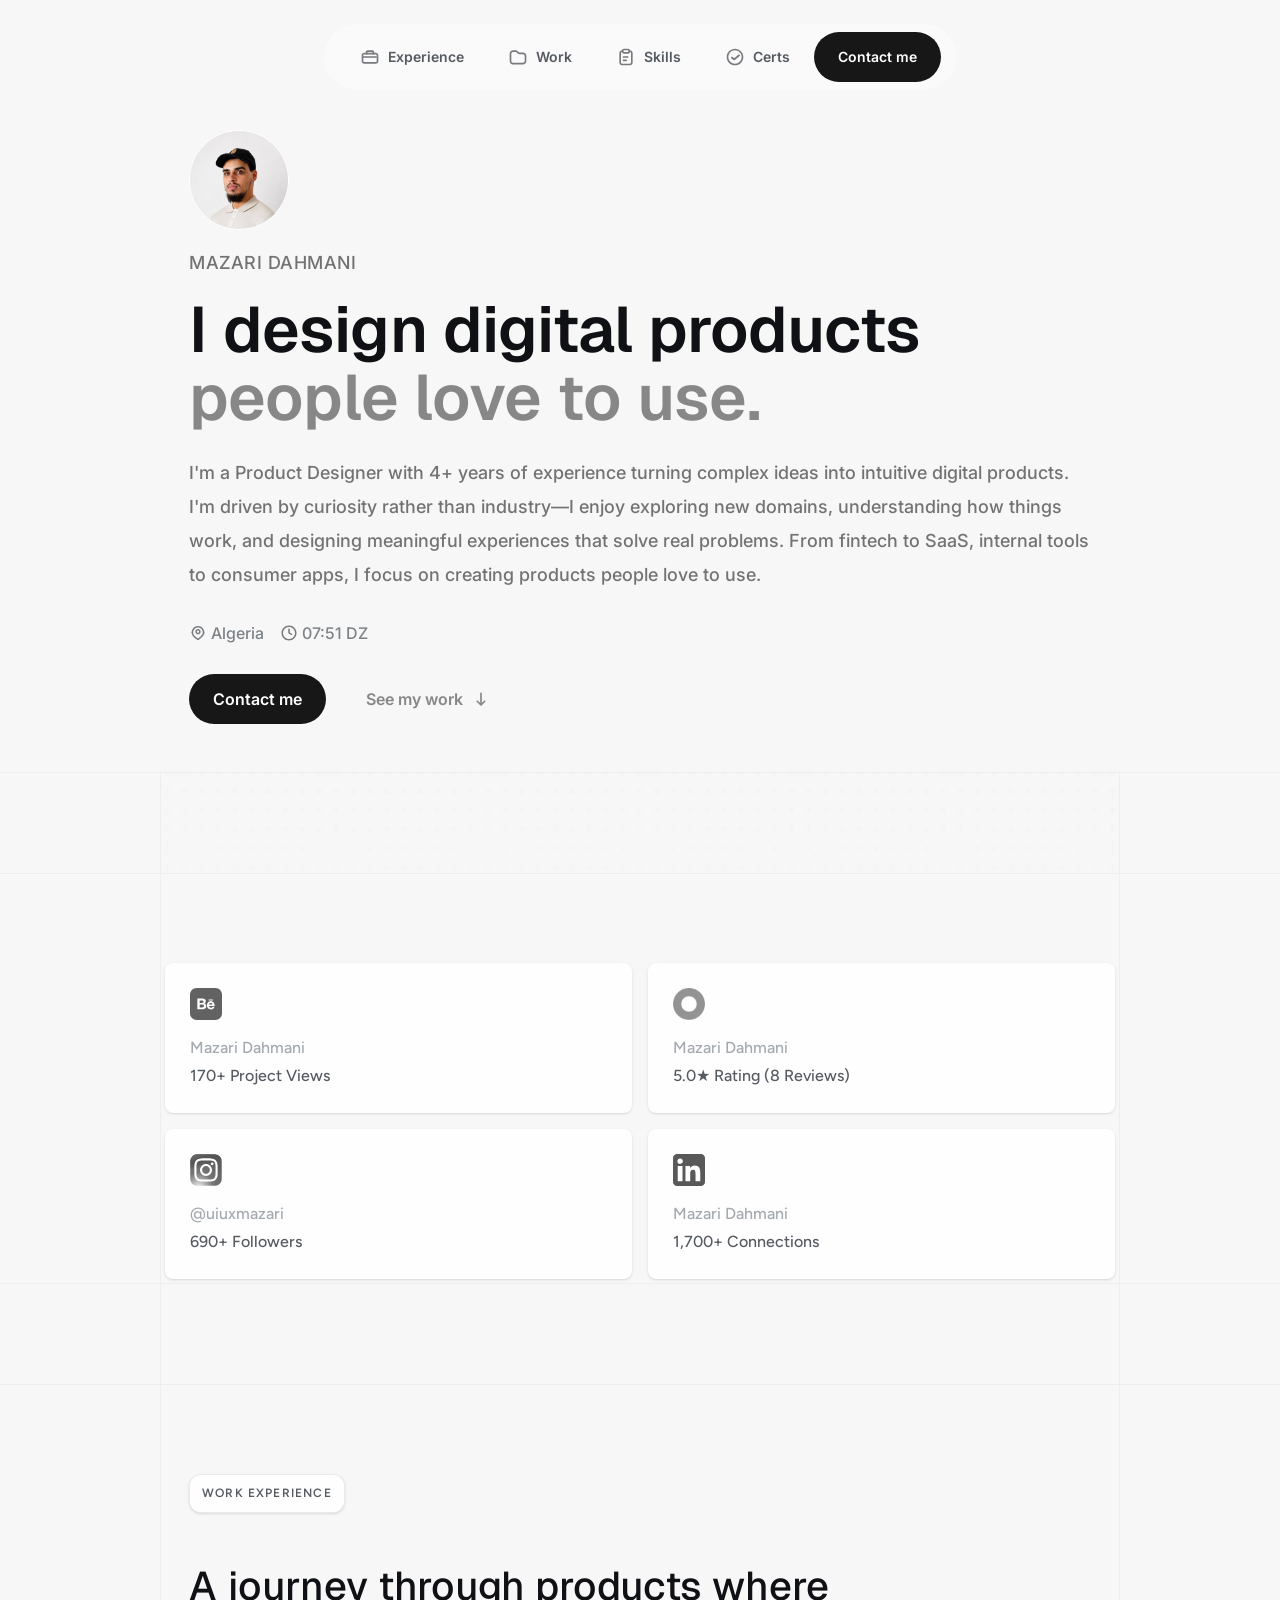
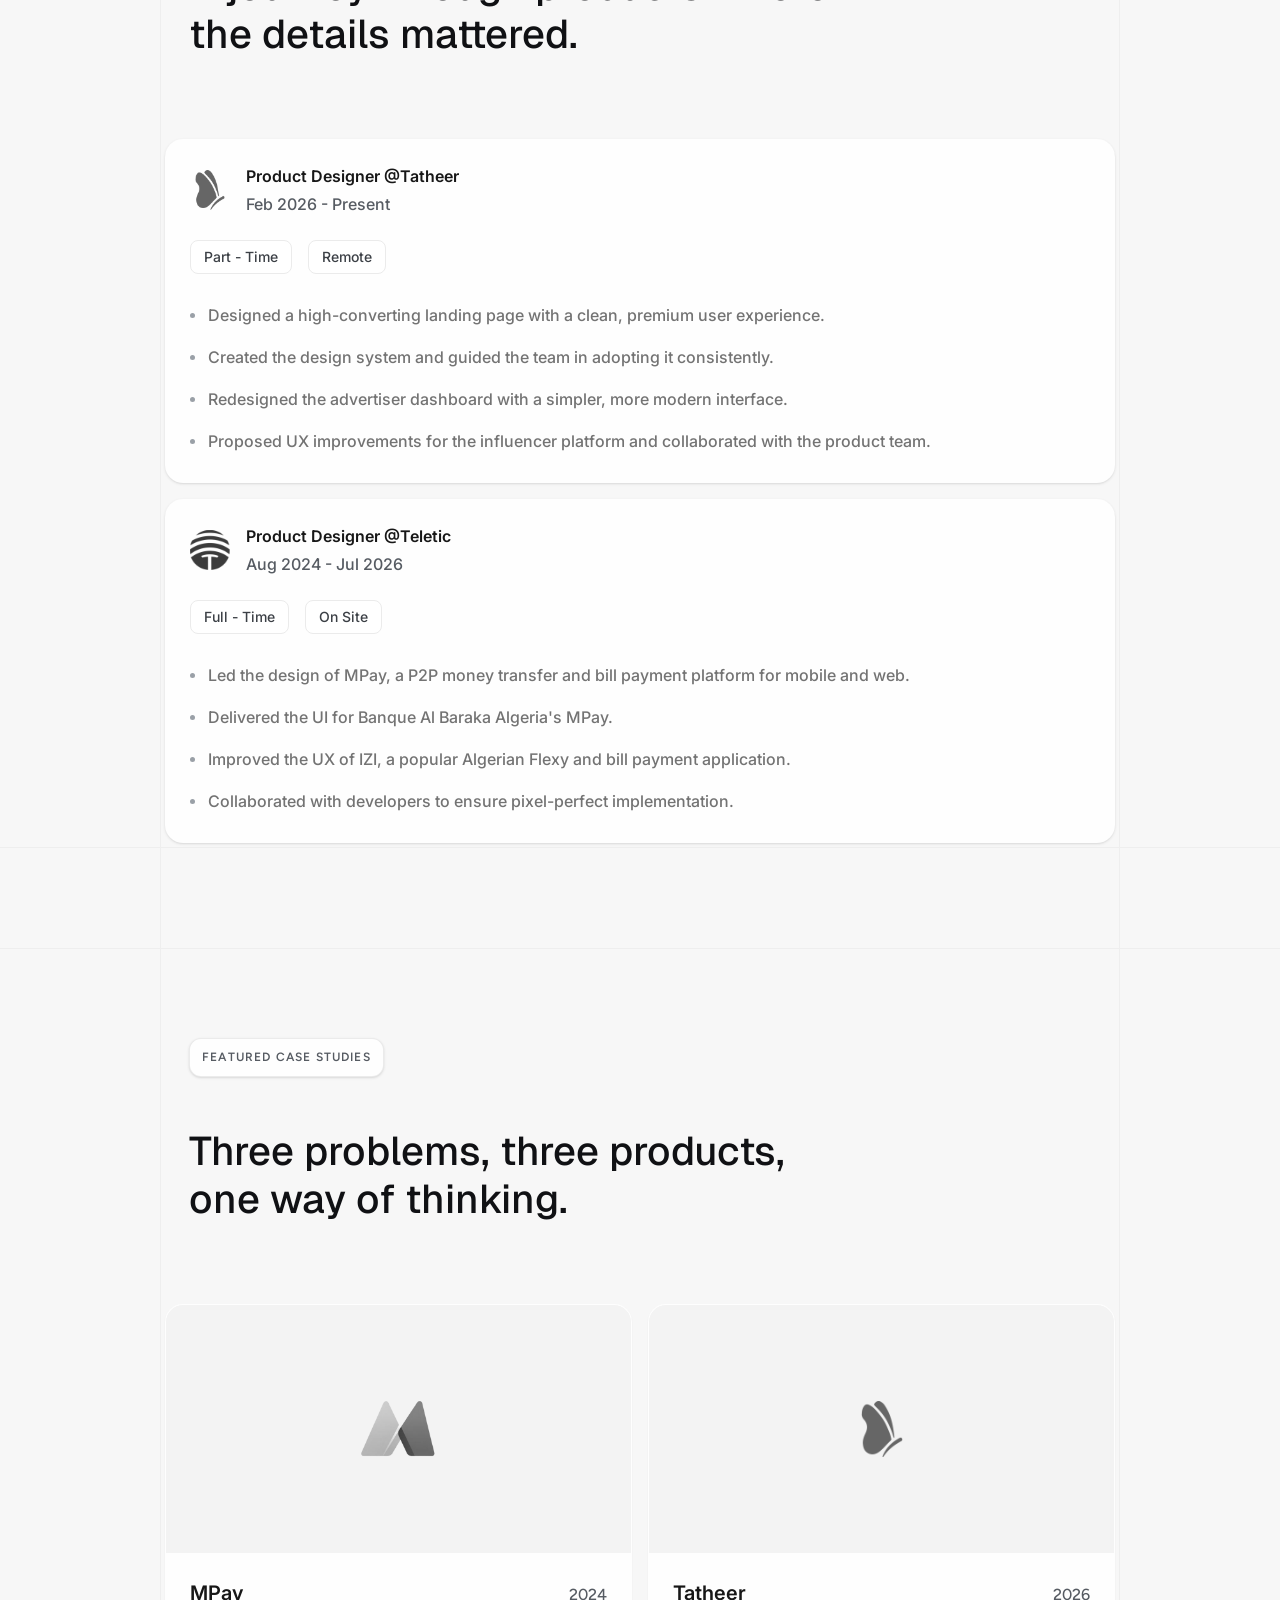
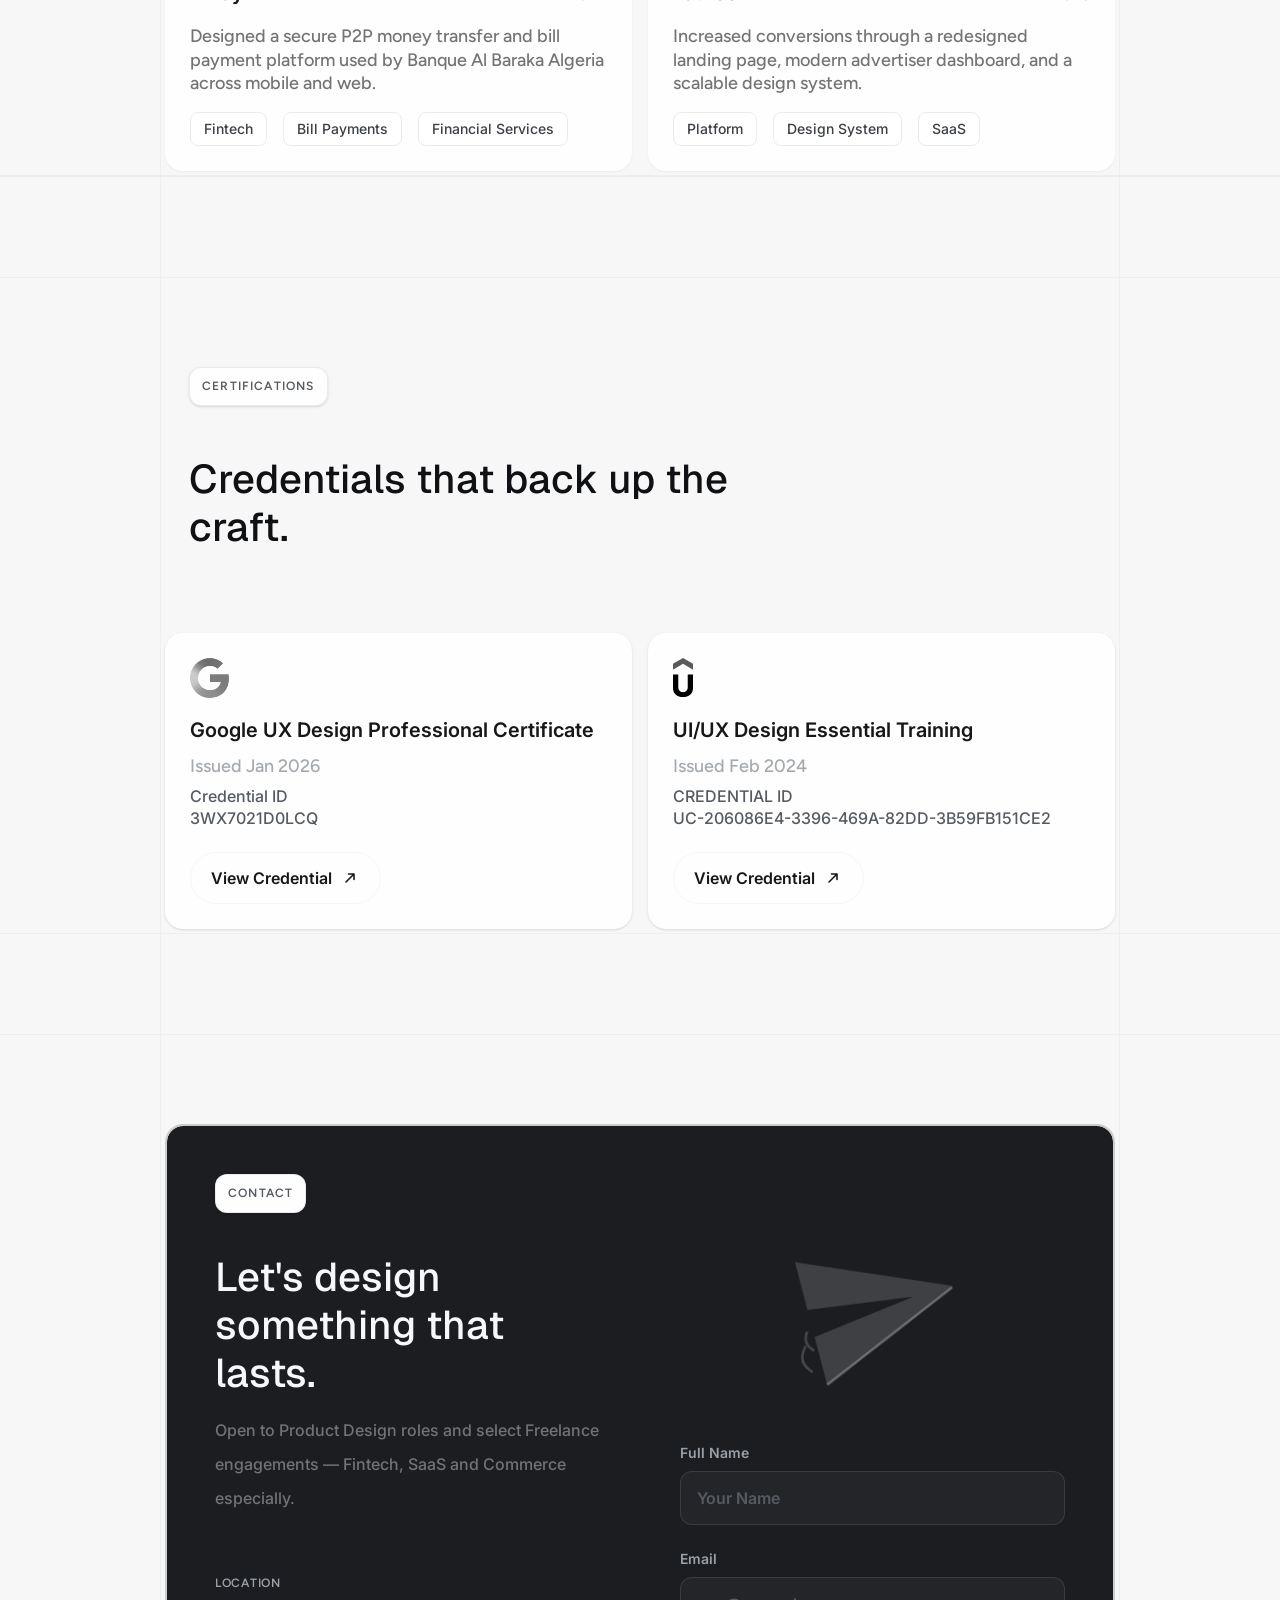
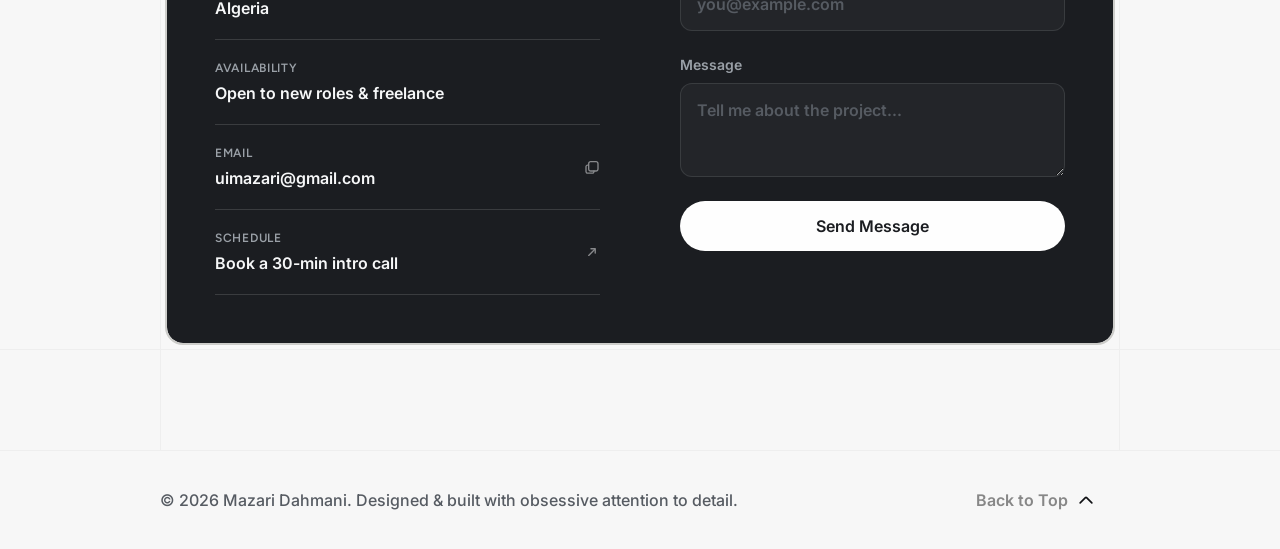
==== commit 7131f18b: "Update portfolio UI and case study pages" ====
--- a/index.html
+++ b/index.html
@@ -104,8 +104,10 @@
           <p class="eyebrow-name">Mazari Dahmani</p>
           <h1 class="hero-heading">I design digital products <span>people love to use.</span></h1>
         </div>
-        <p class="hero-lede">Eight years turning ambiguous, high-stakes problems — money, data, checkout — into
-          interfaces people trust on the first screen. Currently shaping the design system at Fieldnote.</p>
+        <p class="hero-lede">I'm a Product Designer with 4+ years of experience turning complex ideas into intuitive
+          digital products. I'm driven by curiosity rather than industry—I enjoy exploring new domains, understanding
+          how things work, and designing meaningful experiences that solve real problems. From fintech to SaaS, internal
+          tools to consumer apps, I focus on creating products people love to use.</p>
         <div class="hero-meta">
           <div class="hero-meta-item"><img class="hero-meta-icon" src="assets/hero/pin.svg" width="18" height="18"
               alt=""><span>Algeria</span></div>
@@ -114,9 +116,8 @@
         </div>
         <div class="hero-actions">
           <a class="btn btn-dark" href="#contact">Contact me</a>
-          <a class="btn btn-ghost" href="#work">See my work <svg>
-              <use href="#icon-arrow-up-right" />
-            </svg></a>
+          <a class="btn btn-ghost" href="#work">See my work <img src="assets/icon-see-work.svg" width="20" height="20"
+              alt=""></a>
         </div>
       </div>
     </section>
@@ -325,8 +326,8 @@
               <span class="eyebrow-badge">Contact</span>
               <div class="contact-header-group">
                 <h2 class="contact-heading">Let's design<br>something that lasts.</h2>
-                <p class="contact-lede">Open to senior product design roles and select freelance engagements — fintech,
-                  SaaS and commerce especially.</p>
+                <p class="contact-lede">Open to Product Design roles and select Freelance engagements — Fintech,
+                  SaaS and Commerce especially.</p>
               </div>
               <div class="contact-links">
                 <div class="contact-info-row">
@@ -354,13 +355,16 @@
                 <img class="contact-plane" id="contact-plane" src="assets/contact/paper-plane.svg" width="217"
                   height="216" alt="" draggable="false">
               </div>
-              <form class="contact-form" id="contact-form" action="https://formspree.io/f/mpqvkypn" method="POST">
+              <form class="contact-form" id="contact-form" action="https://formspree.io/f/mpqvkypn" method="POST"
+                novalidate>
                 <div class="field"><label for="name">Full Name</label><input id="name" name="name" type="text"
-                    placeholder="Your Name" required></div>
+                    placeholder="Your Name" required><span class="field-error">Please enter your name.</span></div>
                 <div class="field"><label for="email">Email</label><input id="email" name="email" type="email"
-                    placeholder="you@example.com" required></div>
+                    placeholder="you@example.com" required><span class="field-error">Please enter a valid email.</span>
+                </div>
                 <div class="field"><label for="message">Message</label><textarea id="message" name="message"
-                    placeholder="Tell me about the project..." rows="3" required></textarea></div>
+                    placeholder="Tell me about the project..." rows="3" required></textarea><span
+                    class="field-error">Please add a short message.</span></div>
                 <button class="btn btn-light" type="submit">Send Message</button>
                 <p class="form-status" id="form-status" role="status" aria-live="polite"></p>
               </form>
@@ -382,9 +386,8 @@
         <div>
           <p class="footer-copy">© 2026 Mazari Dahmani. Designed &amp; built with obsessive attention to detail.</p>
         </div>
-        <a class="btn btn-ghost footer-top-btn" href="#top">Back to Top <svg>
-            <use href="#icon-chevrons-up" />
-          </svg></a>
+        <a class="btn btn-ghost footer-top-btn" href="#top">Back to Top <img src="assets/icon-back-top.svg" width="20"
+            height="20" alt=""></a>
       </div>
     </footer>
 
--- a/styles/main.css
+++ b/styles/main.css
@@ -53,6 +53,35 @@
   /* layout */
   --content-w: 960px;
   --guide-inset: 4px;
+
+  /* additional surface/status colors, consolidated from what were
+     previously repeated literals scattered across the stylesheet */
+  --white: #ffffff;
+  --surface-media: #f3f3f3;     /* neutral fill for image/screenshot placeholders */
+  --color-success: #4caf7d;
+  --color-error: #e0685f;
+
+  /* Spacing scale — formalizes the 4px-based progression already in
+     use throughout the site (extracted directly from the existing
+     rules, not invented) so new work has named steps to reach for
+     instead of ad-hoc pixel values. A few values intentionally sit
+     outside this scale because they're exact Figma-sourced specs
+     (89px section top-padding, 7px/13px/14px button and tag padding,
+     etc. — see FIGMA_QA.md) and are deliberately left as literals at
+     their point of use rather than forced into the scale, since doing
+     so would change the site's pixel fidelity to the source design. */
+  --space-1: 4px;
+  --space-2: 8px;
+  --space-3: 12px;
+  --space-4: 16px;
+  --space-5: 20px;
+  --space-6: 24px;
+  --space-8: 32px;
+  --space-10: 40px;
+  --space-12: 48px;
+  --space-14: 56px;
+  --space-16: 64px;
+  --space-20: 80px;
 }
 
 * { box-sizing: border-box; }
@@ -76,6 +105,14 @@
 :focus-visible {
   outline: 2px solid var(--ink-850);
   outline-offset: 2px;
+}
+
+/* The dark contact panel needs its own focus-ring color — the default
+   near-black outline above is nearly invisible against the panel's
+   own near-black background (#171717 outline on #1b1d21 background).
+   Real accessibility gap, not a stylistic choice. */
+.contact-panel :focus-visible {
+  outline-color: var(--contact-fg);
 }
 
 @media (prefers-reduced-motion: reduce) {
@@ -185,8 +222,16 @@
   padding: 14px 24px;
   transition: background-color 250ms ease-out, color 250ms ease-out, border-color 250ms ease-out, transform 250ms ease-out, box-shadow 250ms ease-out;
 }
-
-.btn-dark { background: var(--ink-850); color: #fff; }
+.btn:active { opacity: 0.85; }
+.btn:disabled {
+  opacity: 0.6;
+  cursor: default;
+  pointer-events: none;
+  transform: none !important;
+  box-shadow: none !important;
+}
+
+.btn-dark { background: var(--ink-850); color: var(--white); }
 .btn-dark:hover { background: var(--ink-900); transform: translateY(-4px); box-shadow: var(--shadow-card-hover); }
 .btn-ghost { background: transparent; color: var(--ink-450); }
 .btn-ghost:hover { background: var(--line-guide); color: var(--ink-900); transform: translateY(-4px); box-shadow: var(--shadow-card-hover); }
@@ -199,7 +244,6 @@
 }
 .btn-light { background: var(--card-bg); color: var(--contact-bg); width: 100%; }
 .btn-light:hover { background: var(--line-guide); transform: translateY(-4px); box-shadow: var(--shadow-card-hover); }
-.btn-light:disabled { opacity: 0.6; cursor: default; transform: none; box-shadow: none; }
 .form-status {
   font-family: var(--font-inter);
   font-weight: 500;
@@ -208,13 +252,13 @@
   margin: 0;
   min-height: 20px;
 }
-.form-status.is-success { color: #4caf7d; }
-.form-status.is-error { color: #e0685f; }
+.form-status.is-success { color: var(--color-success); }
+.form-status.is-error { color: var(--color-error); }
 
 .btn svg { width: 20px; height: 20px; flex-shrink: 0; }
 .tag-row { display: flex; gap: 16px; align-items: flex-start; flex-wrap: wrap; }
 .tag {
-  background: #fff;
+  background: var(--white);
   border: 1px solid var(--line-tag);
   border-radius: var(--r-sm);
   padding: 7px 13px;
@@ -271,8 +315,8 @@
   display: block;
   image-rendering: -webkit-optimize-contrast;
 }
-.nav-cta { background: var(--ink-850); color: #fff; padding: 14px 24px; }
-.nav-cta:hover { background: var(--ink-900); color: #fff; transform: translateY(-2px); box-shadow: var(--shadow-card-hover); }
+.nav-cta { background: var(--ink-850); color: var(--white); padding: 14px 24px; }
+.nav-cta:hover { background: var(--ink-900); color: var(--white); transform: translateY(-2px); box-shadow: var(--shadow-card-hover); }
 
 .nav-toggle { display: none; }
 
@@ -294,7 +338,7 @@
   display: block;
   object-fit: cover;
   flex-shrink: 0;
-  border: 1px solid #FFFFFF;
+  border: 1px solid var(--white);
 }
 
 .eyebrow-name {
@@ -474,7 +518,7 @@
 }
 .case-figure {
   height: 248px;
-  background: #f3f3f3;
+  background: var(--surface-media);
   display: flex;
   align-items: center;
   justify-content: center;
@@ -617,6 +661,16 @@
 }
 .field textarea { resize: vertical; min-height: 88px; font-family: var(--font-inter); }
 .field input::placeholder, .field textarea::placeholder { color: var(--ink-700); }
+.field input:focus-visible, .field textarea:focus-visible { outline-color: var(--contact-fg); }
+.field.has-error input, .field.has-error textarea { border-color: var(--color-error); }
+.field-error {
+  display: none;
+  font-family: var(--font-inter);
+  font-weight: 500;
+  font-size: 13px;
+  color: var(--color-error);
+}
+.field.has-error .field-error { display: block; }
 
 /* ---------- Footer ---------- */
 .site-footer {
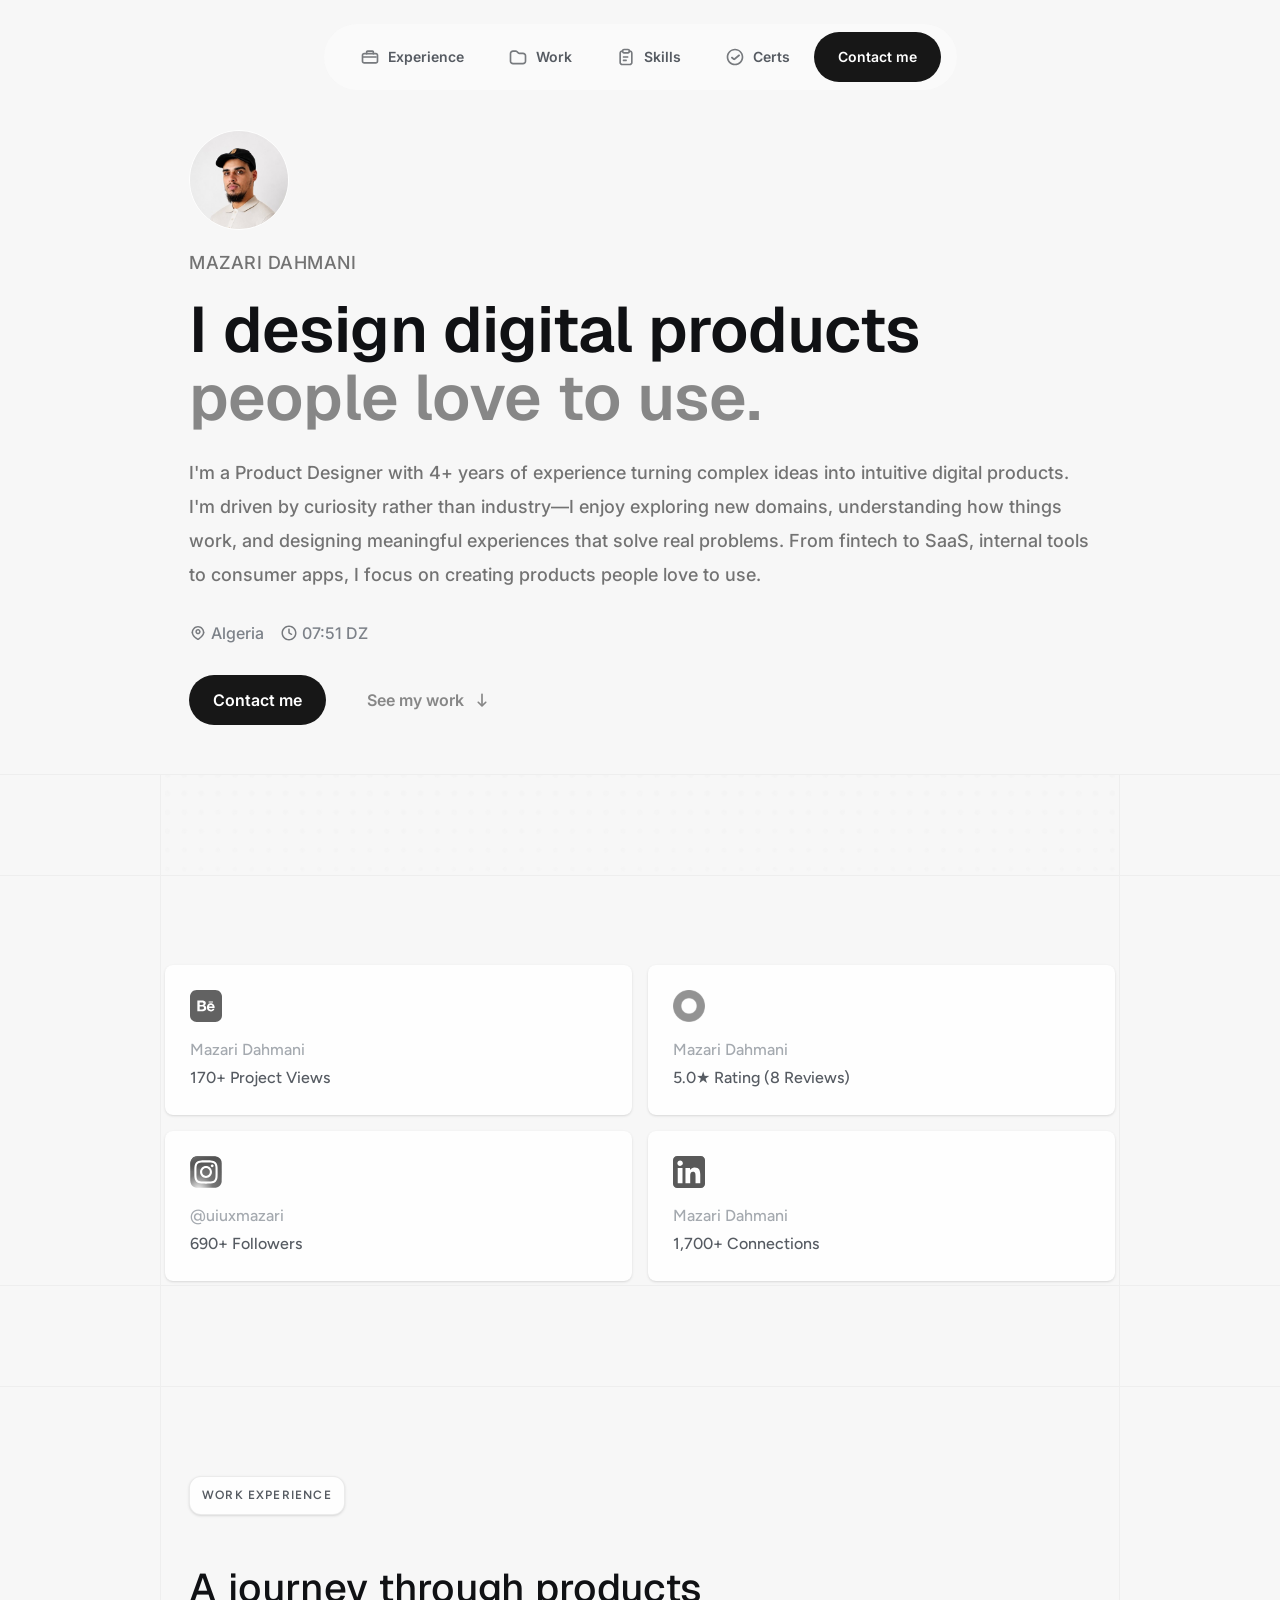
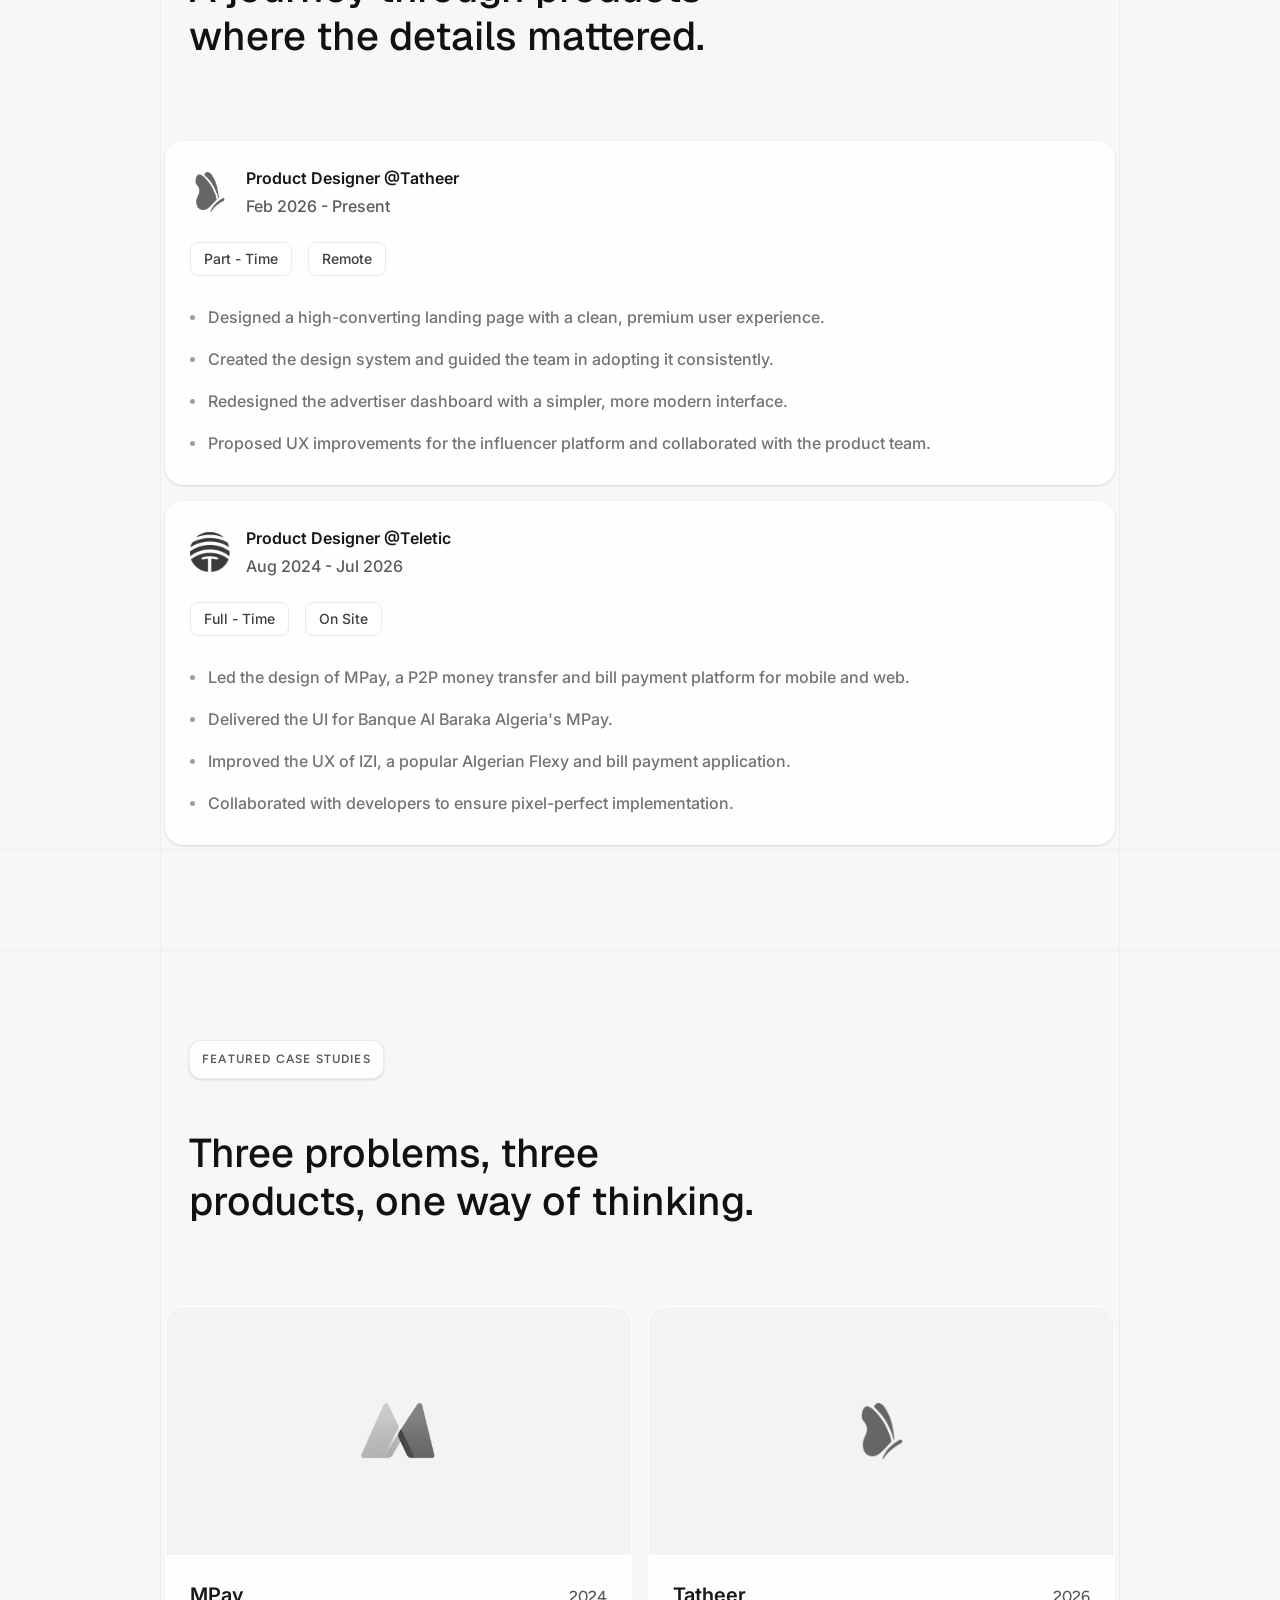
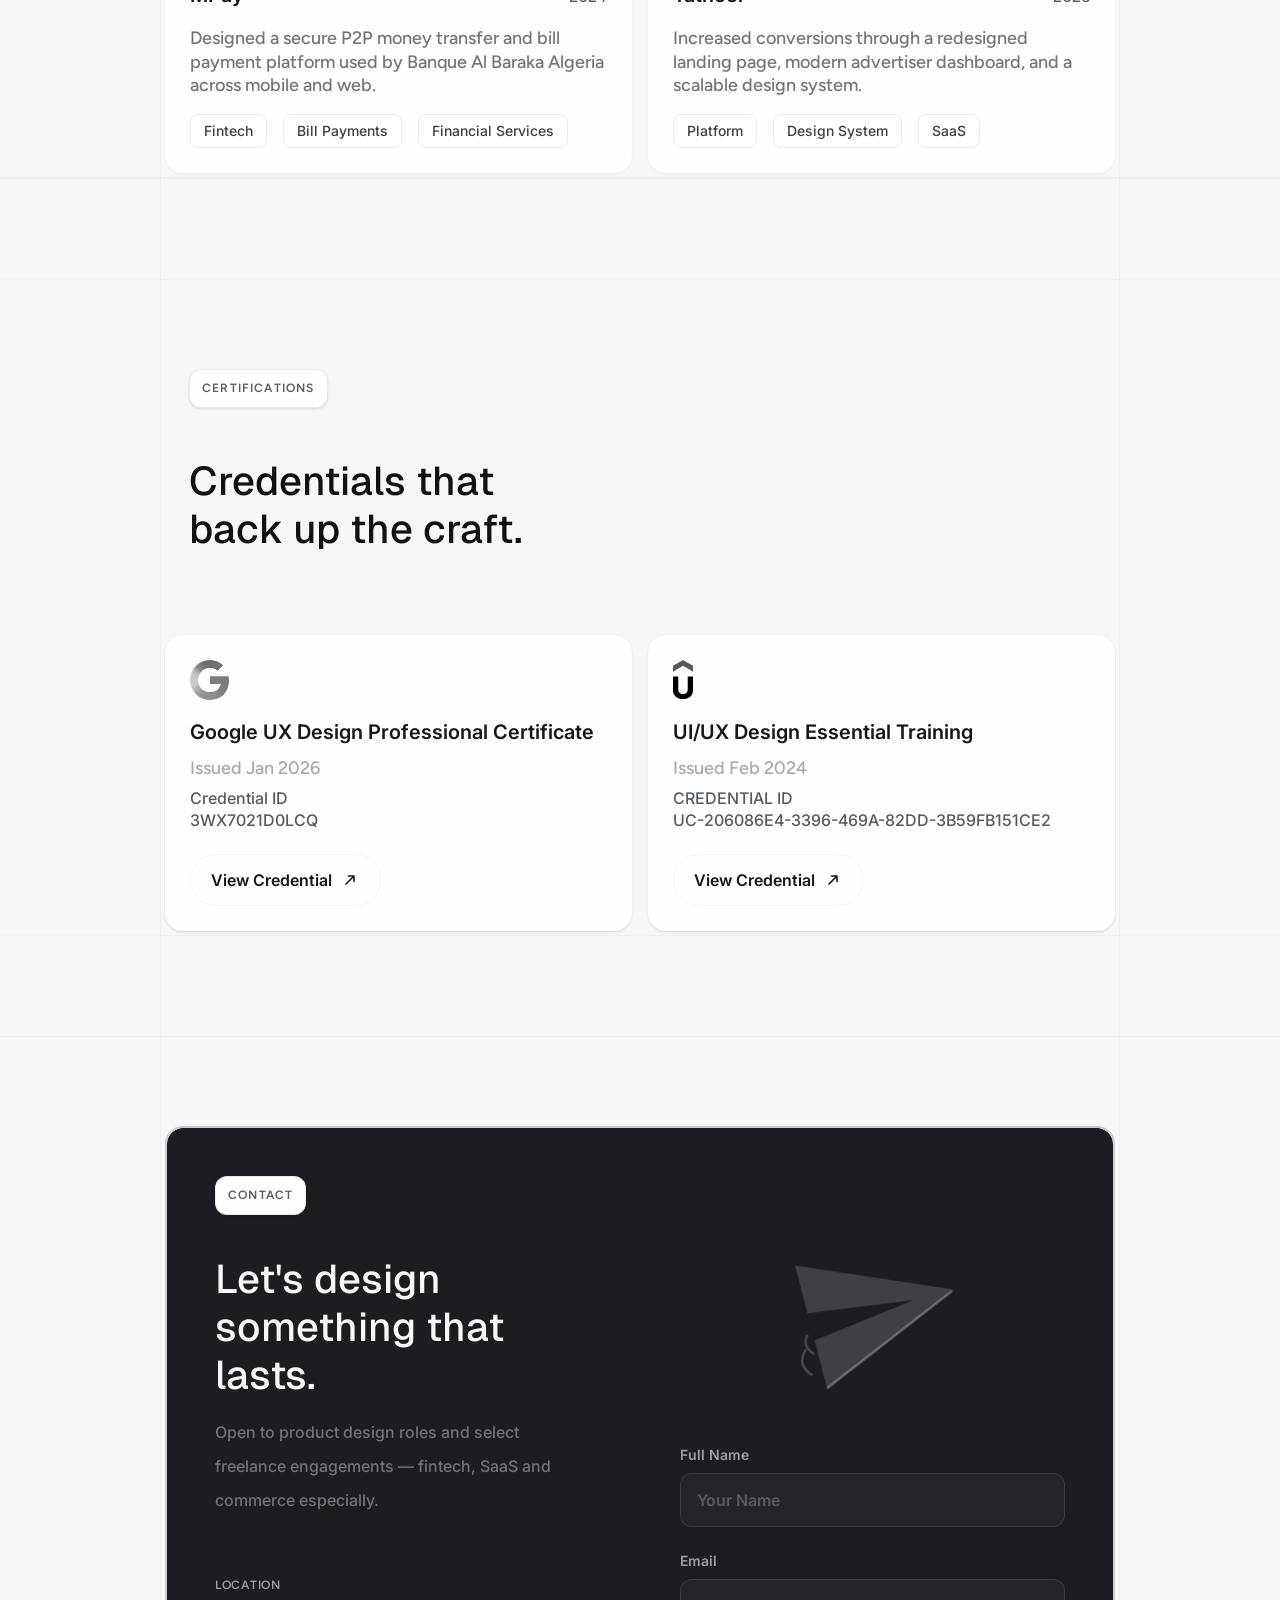
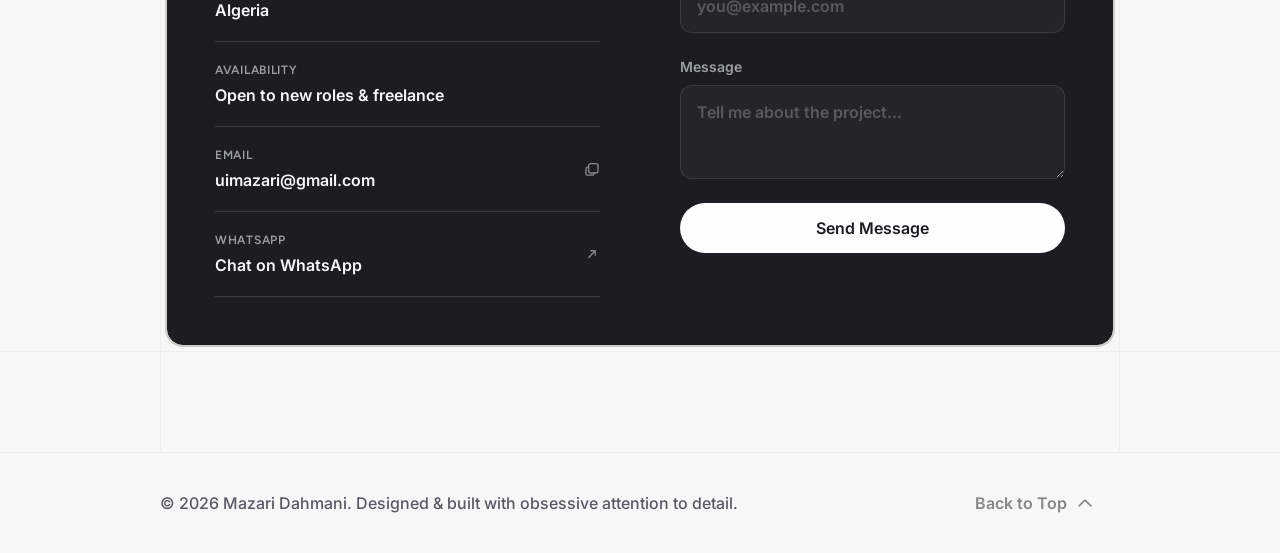
==== commit 2b685bf7: "Update portfolio" ====
--- a/index.html
+++ b/index.html
@@ -116,8 +116,14 @@
         </div>
         <div class="hero-actions">
           <a class="btn btn-dark" href="#contact">Contact me</a>
-          <a class="btn btn-ghost" href="#work">See my work <img src="assets/icon-see-work.svg" width="20" height="20"
-              alt=""></a>
+          <a class="btn btn-ghost" href="#work">See my work <svg class="btn-icon-fill" viewBox="0 0 20 20" fill="none">
+              <path fill-rule="evenodd" clip-rule="evenodd"
+                d="M9.99935 15.5951C9.77834 15.5951 9.56637 15.5073 9.41009 15.351C9.25381 15.1947 9.16602 14.9827 9.16602 14.7617V4.34505C9.16602 4.12404 9.25381 3.91208 9.41009 3.7558C9.56637 3.59952 9.77834 3.51172 9.99935 3.51172C10.2204 3.51172 10.4323 3.59952 10.5886 3.7558C10.7449 3.91208 10.8327 4.12404 10.8327 4.34505V14.7617C10.8327 14.9827 10.7449 15.1947 10.5886 15.351C10.4323 15.5073 10.2204 15.5951 9.99935 15.5951Z"
+                fill="currentColor" />
+              <path fill-rule="evenodd" clip-rule="evenodd"
+                d="M9.99952 16.8442C9.77864 16.8443 9.56673 16.7568 9.41035 16.6008L5.66035 12.8508C5.50398 12.6946 5.41609 12.4826 5.41602 12.2615C5.41594 12.0405 5.50368 11.8284 5.65993 11.6721C5.81619 11.5157 6.02816 11.4278 6.24922 11.4277C6.47028 11.4277 6.68232 11.5154 6.83868 11.6717L9.99952 14.8325L13.1604 11.6717C13.3167 11.5154 13.5288 11.4277 13.7498 11.4277C13.9709 11.4278 14.1828 11.5157 14.3391 11.6721C14.4954 11.8284 14.5831 12.0405 14.583 12.2615C14.5829 12.4826 14.4951 12.6946 14.3387 12.8508L10.5887 16.6008C10.4323 16.7568 10.2204 16.8443 9.99952 16.8442Z"
+                fill="currentColor" />
+            </svg></a>
         </div>
       </div>
     </section>
@@ -326,8 +332,8 @@
               <span class="eyebrow-badge">Contact</span>
               <div class="contact-header-group">
                 <h2 class="contact-heading">Let's design<br>something that lasts.</h2>
-                <p class="contact-lede">Open to Product Design roles and select Freelance engagements — Fintech,
-                  SaaS and Commerce especially.</p>
+                <p class="contact-lede">Open to product design roles and select freelance engagements — fintech, SaaS
+                  and commerce especially.</p>
               </div>
               <div class="contact-links">
                 <div class="contact-info-row">
@@ -343,9 +349,9 @@
                       class="contact-row-value">uimazari@gmail.com</span></span>
                   <img class="contact-link-icon" src="assets/contact/copy.svg" width="16" height="16" alt="">
                 </button>
-                <a class="contact-link-row" href="#" rel="noopener">
-                  <span class="contact-row-text"><span class="contact-row-label">Schedule</span><span
-                      class="contact-row-value">Book a 30-min intro call</span></span>
+                <a class="contact-link-row" href="https://wa.me/213541357667" target="_blank" rel="noopener noreferrer">
+                  <span class="contact-row-text"><span class="contact-row-label">WhatsApp</span><span
+                      class="contact-row-value">Chat on WhatsApp</span></span>
                   <img class="contact-link-icon" src="assets/contact/arrow-up.svg" width="16" height="16" alt="">
                 </a>
               </div>
@@ -386,8 +392,12 @@
         <div>
           <p class="footer-copy">© 2026 Mazari Dahmani. Designed &amp; built with obsessive attention to detail.</p>
         </div>
-        <a class="btn btn-ghost footer-top-btn" href="#top">Back to Top <img src="assets/icon-back-top.svg" width="20"
-            height="20" alt=""></a>
+        <a class="btn btn-ghost footer-top-btn" href="#top">Back to Top <svg class="btn-icon-fill" viewBox="0 0 20 20"
+            fill="none">
+            <path fill-rule="evenodd" clip-rule="evenodd"
+              d="M16.4226 13.5057C16.2663 13.6619 16.0544 13.7497 15.8334 13.7497C15.6124 13.7497 15.4005 13.6619 15.2442 13.5057L10.0001 8.26153L4.75589 13.5057C4.59872 13.6575 4.38822 13.7415 4.16972 13.7396C3.95122 13.7377 3.74221 13.65 3.58771 13.4955C3.4332 13.341 3.34556 13.132 3.34366 12.9135C3.34176 12.695 3.42576 12.4845 3.57755 12.3274L8.82172 7.08319C9.13427 6.77074 9.55811 6.59521 10.0001 6.59521C10.442 6.59521 10.8658 6.77074 11.1784 7.08319L16.4226 12.3274C16.5788 12.4836 16.6665 12.6956 16.6665 12.9165C16.6665 13.1375 16.5788 13.3494 16.4226 13.5057Z"
+              fill="currentColor" />
+          </svg></a>
       </div>
     </footer>
 
--- a/styles/main.css
+++ b/styles/main.css
@@ -44,6 +44,7 @@
   /* shadow/sm (two-layer, from Figma variable defs) */
   --shadow-card: 0 1px 3px 0 rgba(0, 0, 0, 0.1), 0 1px 2px -1px rgba(0, 0, 0, 0.1);
   --shadow-card-hover: 0 10px 20px -14px rgba(16, 17, 20, 0.10), 0 2px 6px -2px rgba(16, 17, 20, 0.05);
+  --shadow-btn-hover: 0 6px 16px -8px rgba(16, 17, 20, 0.14), 0 1px 4px -1px rgba(16, 17, 20, 0.06);
 
   /* type */
   --font-geist: 'Geist', sans-serif;
@@ -196,6 +197,7 @@
   line-height: 48px;
   color: var(--ink-900);
   max-width: 640px;
+  text-wrap: balance;
 }
 
 .section-shell {
@@ -233,8 +235,29 @@
 
 .btn-dark { background: var(--ink-850); color: var(--white); }
 .btn-dark:hover { background: var(--ink-900); transform: translateY(-4px); box-shadow: var(--shadow-card-hover); }
-.btn-ghost { background: transparent; color: var(--ink-450); }
-.btn-ghost:hover { background: var(--line-guide); color: var(--ink-900); transform: translateY(-4px); box-shadow: var(--shadow-card-hover); }
+.btn-ghost {
+  background: transparent;
+  color: var(--ink-450);
+  border: 1px solid transparent;
+  transition: background-color 220ms ease-out, color 220ms ease-out, border-color 220ms ease-out, transform 220ms ease-out, box-shadow 220ms ease-out;
+}
+.btn-ghost:hover,
+.btn-ghost:focus-visible {
+  background: var(--card-bg);
+  color: var(--ink-900);
+  border-color: var(--line-tag);
+  transform: translateY(-2px);
+  box-shadow: var(--shadow-btn-hover);
+}
+.btn-ghost:active {
+  transform: translateY(0);
+  box-shadow: none;
+  background: var(--line-guide);
+}
+.btn-ghost img,
+.btn-ghost svg {
+  transition: transform 220ms ease-out;
+}
 .btn-outline {
   background: transparent;
   color: var(--ink-850);
@@ -358,6 +381,7 @@
   line-height: 68px;
   color: var(--ink-900);
   margin: 0;
+  text-wrap: balance;
 }
 .hero-heading span { display: block; color: var(--ink-450); }
 
@@ -368,6 +392,7 @@
   line-height: 34px;
   color: var(--ink-600);
   max-width: 900px;
+  text-wrap: pretty;
 }
 
 .hero-meta { display: flex; gap: 16px; align-items: center; flex-wrap: wrap; }
@@ -382,7 +407,9 @@
 }
 
 .hero-actions { display: flex; gap: 16px; align-items: center; flex-wrap: wrap; }
-.hero-actions svg { width: 20px; height: 20px; }
+.hero-actions svg, .hero-actions img { width: 20px; height: 20px; }
+.hero-actions .btn-ghost:hover .btn-icon-fill,
+.hero-actions .btn-ghost:focus-visible .btn-icon-fill { transform: scale(1.05); }
 
 /* ---------- Texture band ---------- */
 /* Frame 4895:38349 in Figma: 960x100, overflow-clip. Pattern node 4895:38350
@@ -496,7 +523,7 @@
   margin-top: 14.5px;
   flex-shrink: 0;
 }
-.exp-bullets p { font-family: var(--font-inter); font-weight: 500; font-size: 16px; line-height: 34px; color: var(--ink-600); }
+.exp-bullets p { font-family: var(--font-inter); font-weight: 500; font-size: 16px; line-height: 34px; color: var(--ink-600); text-wrap: pretty; }
 
 /* ---------- Case studies ---------- */
 .case-grid { display: grid; grid-template-columns: repeat(2, 1fr); gap: 16px; }
@@ -528,9 +555,9 @@
 .case-card:hover .case-figure img { filter: grayscale(0%); }
 .case-body { padding: 24px; display: flex; flex-direction: column; gap: 16px; }
 .case-title-row { display: flex; align-items: baseline; justify-content: space-between; }
-.case-title { font-family: var(--font-inter); font-weight: 600; font-size: 20px; line-height: 32px; color: var(--ink-850); margin: 0; }
+.case-title { font-family: var(--font-inter); font-weight: 600; font-size: 20px; line-height: 32px; color: var(--ink-850); margin: 0; text-wrap: balance; }
 .case-year { font-family: var(--font-figtree); font-weight: 500; font-size: 16px; color: var(--ink-700); }
-.case-desc { font-family: var(--font-figtree); font-weight: 500; font-size: 18px; line-height: 23.8px; color: var(--ink-600); }
+.case-desc { font-family: var(--font-figtree); font-weight: 500; font-size: 18px; line-height: 23.8px; color: var(--ink-600); text-wrap: pretty; }
 
 /* ---------- Certifications ---------- */
 .cert-grid { display: grid; grid-template-columns: repeat(2, 1fr); gap: 16px; }
@@ -553,7 +580,7 @@
 }
 .cert-icon { display: block; height: 40px; width: auto; filter: grayscale(100%); transition: filter 300ms ease-out; }
 .cert-card:hover .cert-icon { filter: grayscale(0%); }
-.cert-name { font-family: var(--font-inter); font-weight: 600; font-size: 20px; line-height: 32px; color: var(--ink-850); margin: 0; }
+.cert-name { font-family: var(--font-inter); font-weight: 600; font-size: 20px; line-height: 32px; color: var(--ink-850); margin: 0; text-wrap: balance; }
 .cert-issued { font-family: var(--font-figtree); font-weight: 500; font-size: 18px; line-height: 24.6px; color: var(--ink-400); }
 .cert-id {
   display: flex;
@@ -602,8 +629,8 @@
 }
 .contact-col { flex: 1; min-width: 0; display: flex; flex-direction: column; gap: 40px; }
 .contact-header-group { display: flex; flex-direction: column; gap: 16px; }
-.contact-heading { font-family: var(--font-geist); font-weight: 500; font-size: 40px; line-height: 48px; color: var(--contact-fg); margin: 0; }
-.contact-lede { font-family: var(--font-inter); font-weight: 500; font-size: 16px; line-height: 34px; color: var(--ink-600); max-width: 386px; margin: 0; }
+.contact-heading { font-family: var(--font-geist); font-weight: 500; font-size: 40px; line-height: 48px; color: var(--contact-fg); margin: 0; text-wrap: balance; }
+.contact-lede { font-family: var(--font-inter); font-weight: 500; font-size: 16px; line-height: 34px; color: var(--ink-600); max-width: 386px; margin: 0; text-wrap: pretty; }
 .contact-links { display: flex; flex-direction: column; }
 .contact-link-row, .contact-info-row {
   display: flex;
@@ -682,7 +709,9 @@
   flex-wrap: wrap;
 }
 .footer-copy { font-family: var(--font-inter); font-weight: 500; font-size: 16px; line-height: 21px; color: var(--ink-700); margin: 0; }
-.footer-top-btn svg { width: 20px; height: 20px; }
+.footer-top-btn svg, .footer-top-btn img { width: 20px; height: 20px; }
+.footer-top-btn:hover .btn-icon-fill,
+.footer-top-btn:focus-visible .btn-icon-fill { transform: scale(1.05); }
 
 /* ---------- Responsive ---------- */
 @media (max-width: 860px) {
--- a/styles/cursor.css
+++ b/styles/cursor.css
@@ -80,6 +80,23 @@
   body.cursor-hidden .cursor-ring-wrap {
     opacity: 0;
   }
+
+  /* While the password gate is open, the plain system cursor takes
+     over for background content — matching how a real native modal
+     behaves. (The custom cursor's actual hiding now happens at the JS
+     level: cursor.js's suspend() adds the same `cursor-hidden` class
+     already handled above, as a genuine suspend rather than a second,
+     separate CSS override doing the same job.) Scoped to `main`
+     specifically (background content only) — .cs-gate is a sibling of
+     main, not nested inside it, so this never touches the gate's own
+     buttons, which keep their explicit pointer cursor. */
+  body.cs-gate-locked.has-custom-cursor main,
+  body.cs-gate-locked.has-custom-cursor main a,
+  body.cs-gate-locked.has-custom-cursor main button,
+  body.cs-gate-locked.has-custom-cursor main input,
+  body.cs-gate-locked.has-custom-cursor main textarea {
+    cursor: auto;
+  }
 }
 
 /* Anywhere the conditions above aren't met, the custom cursor never even
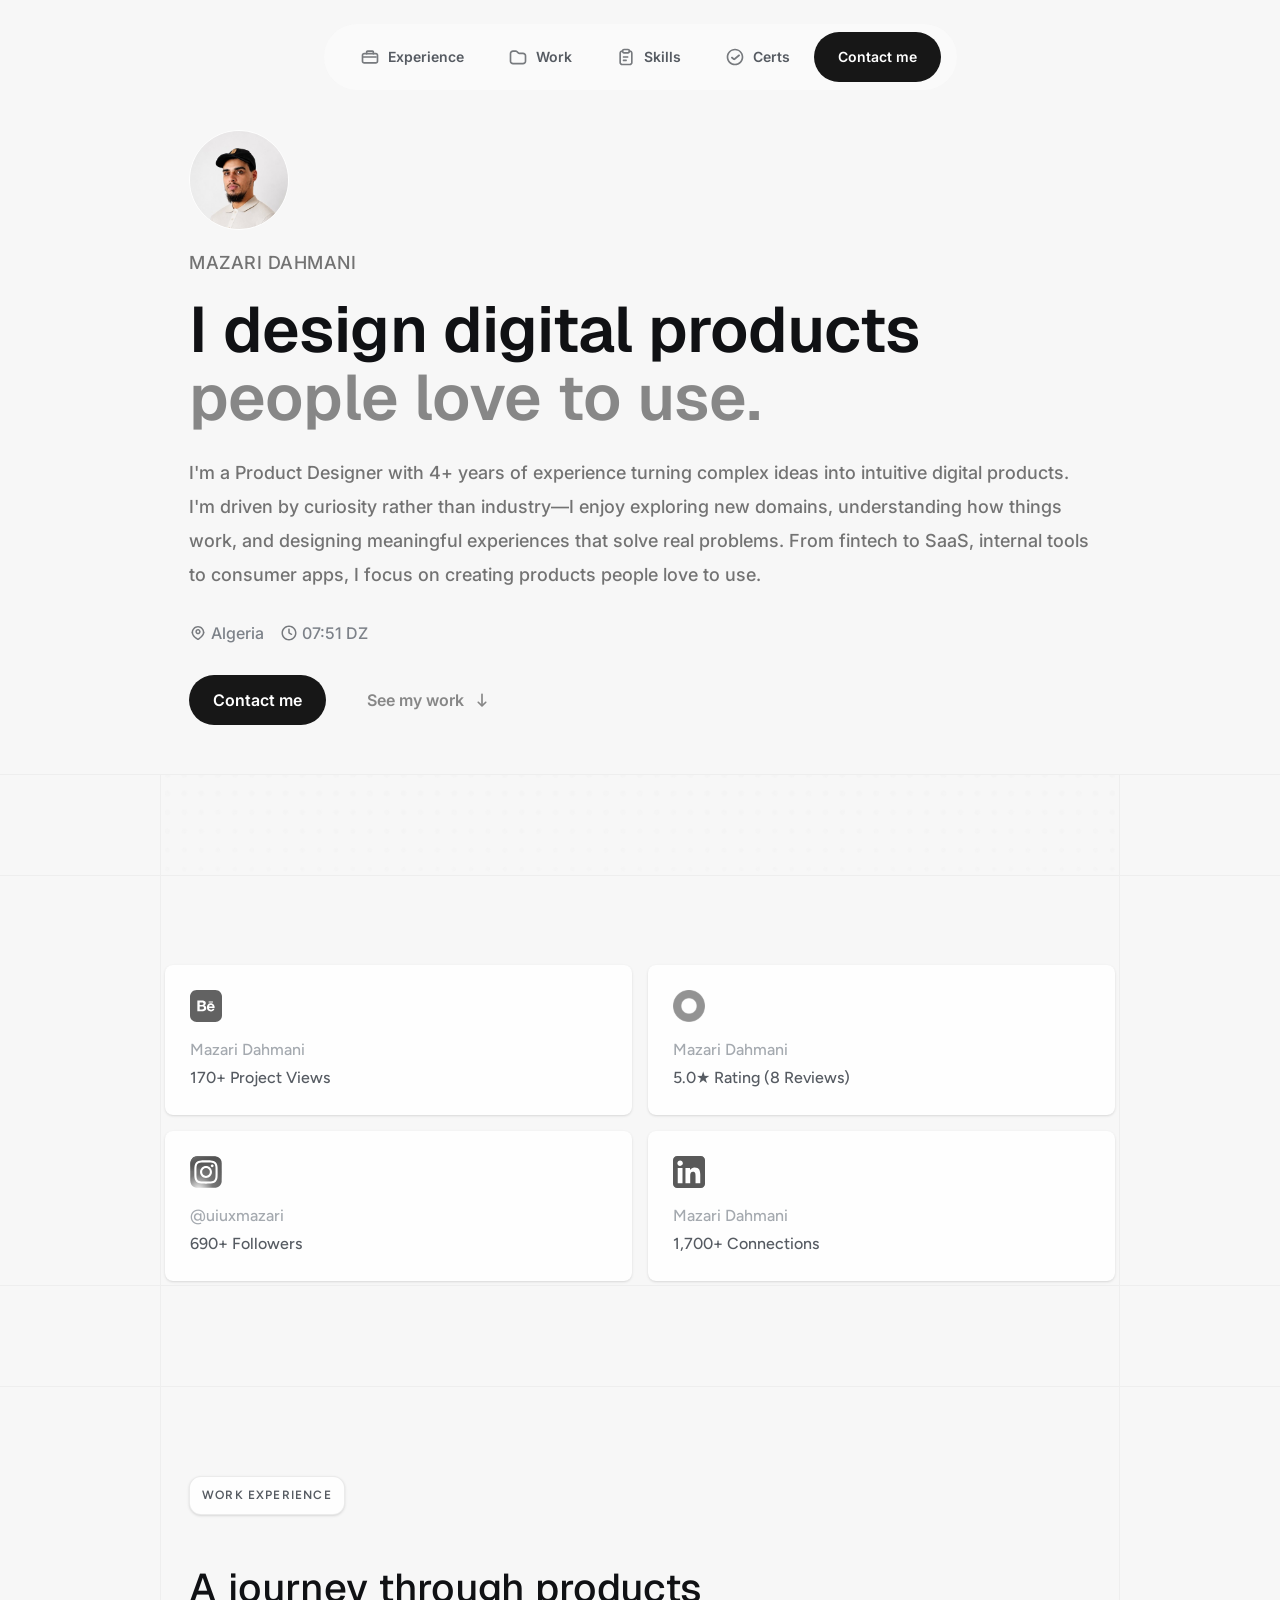
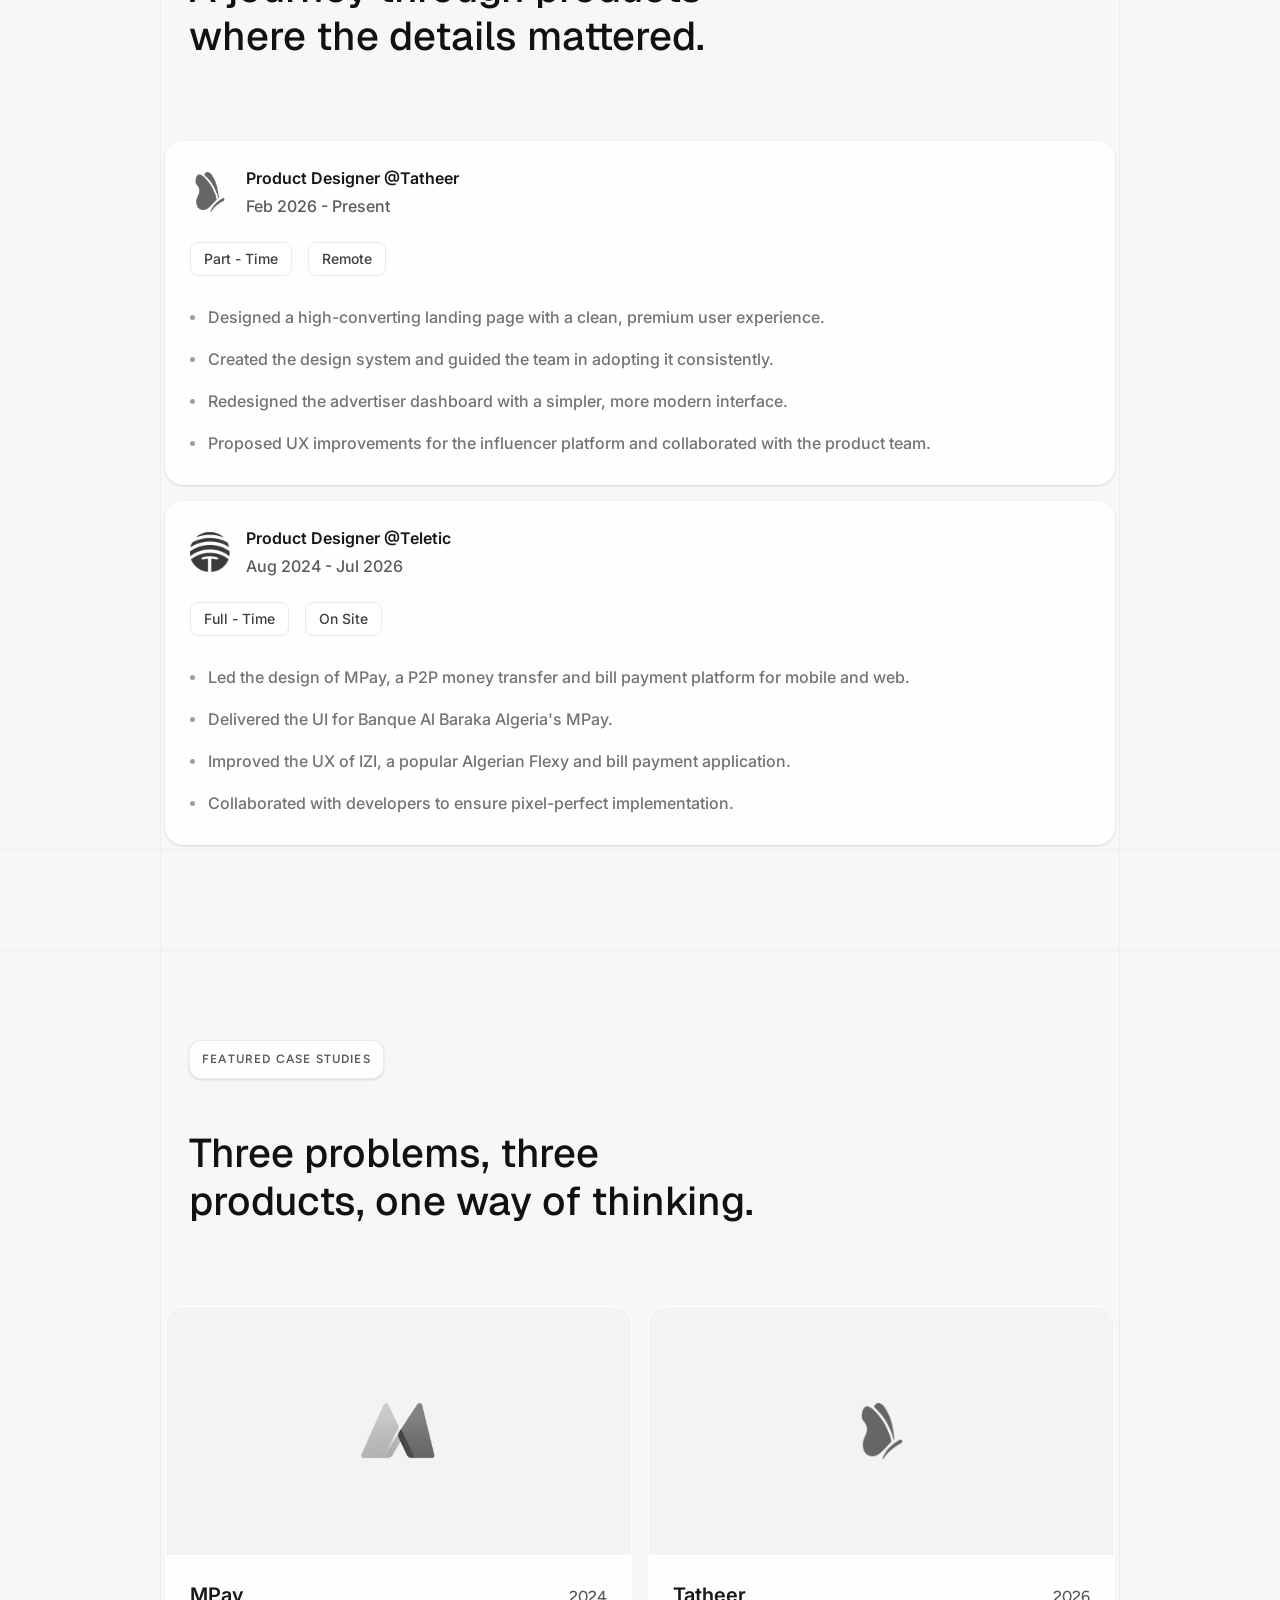
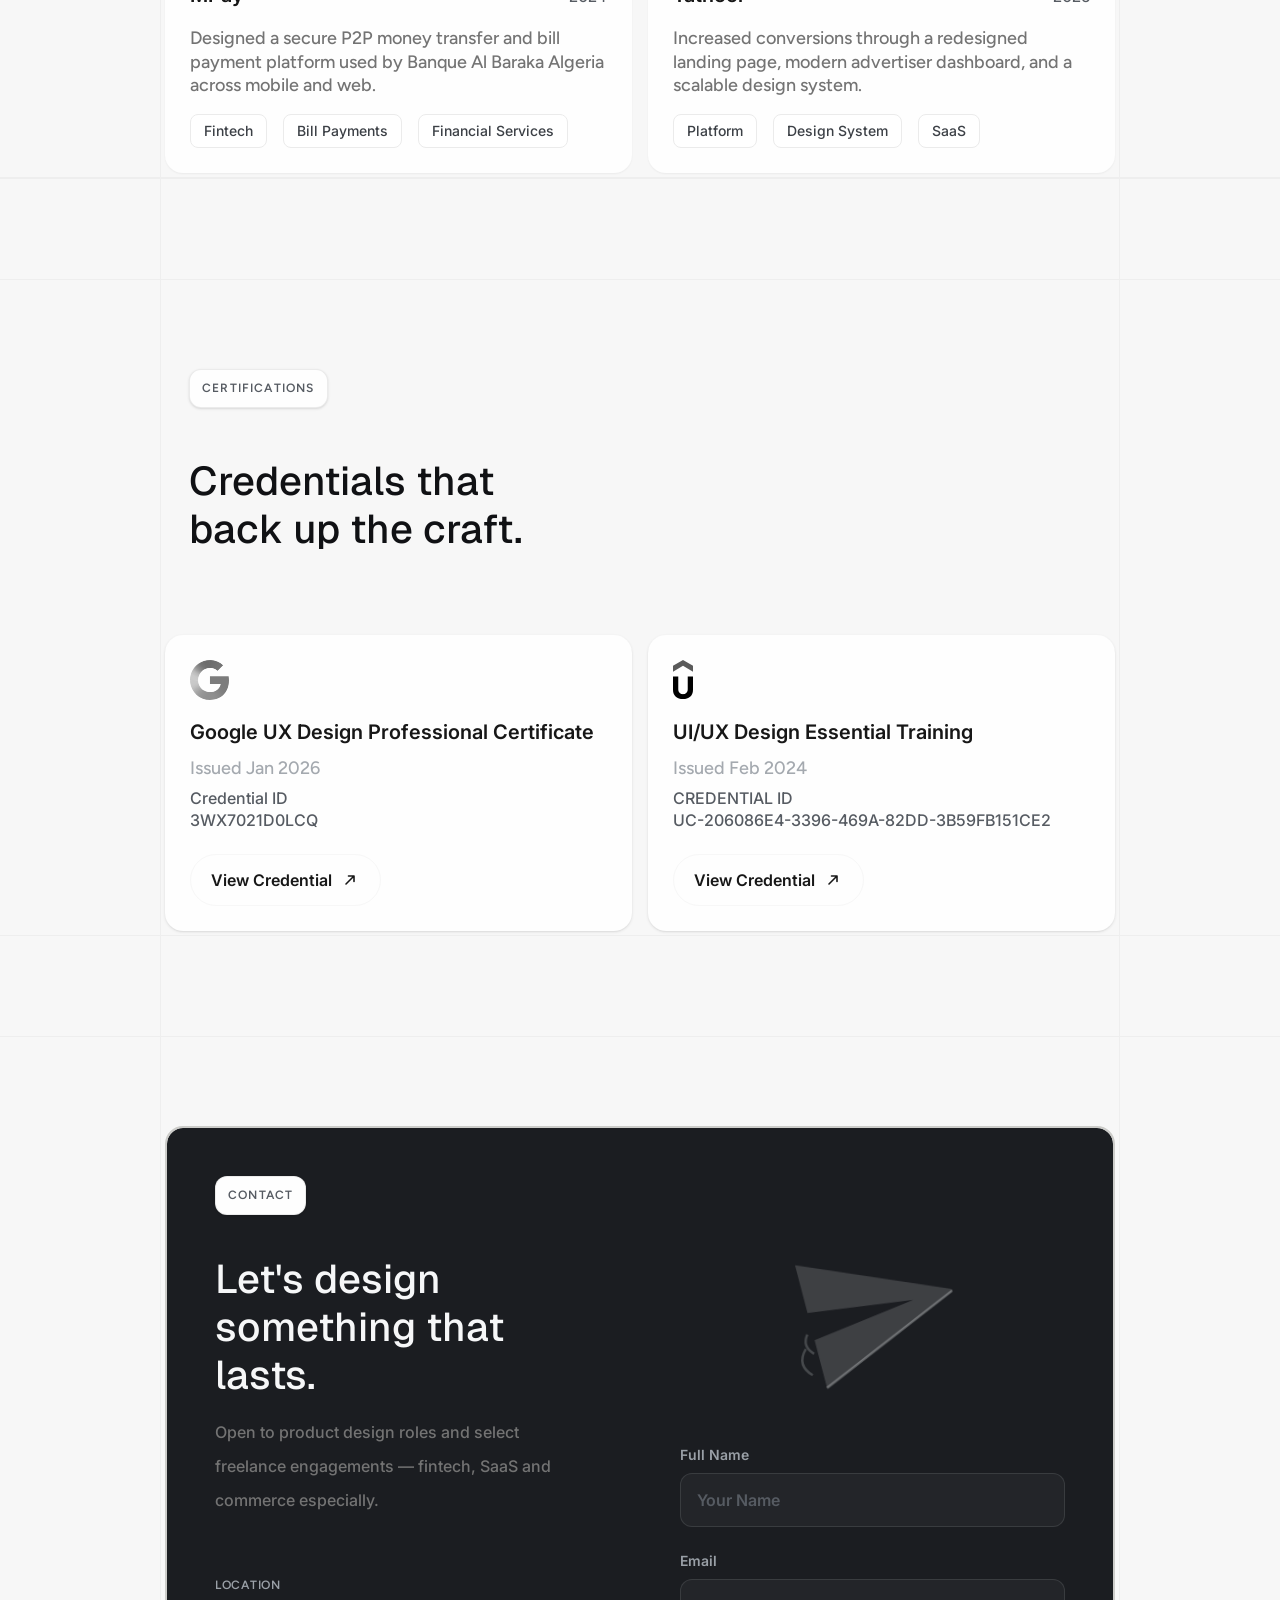
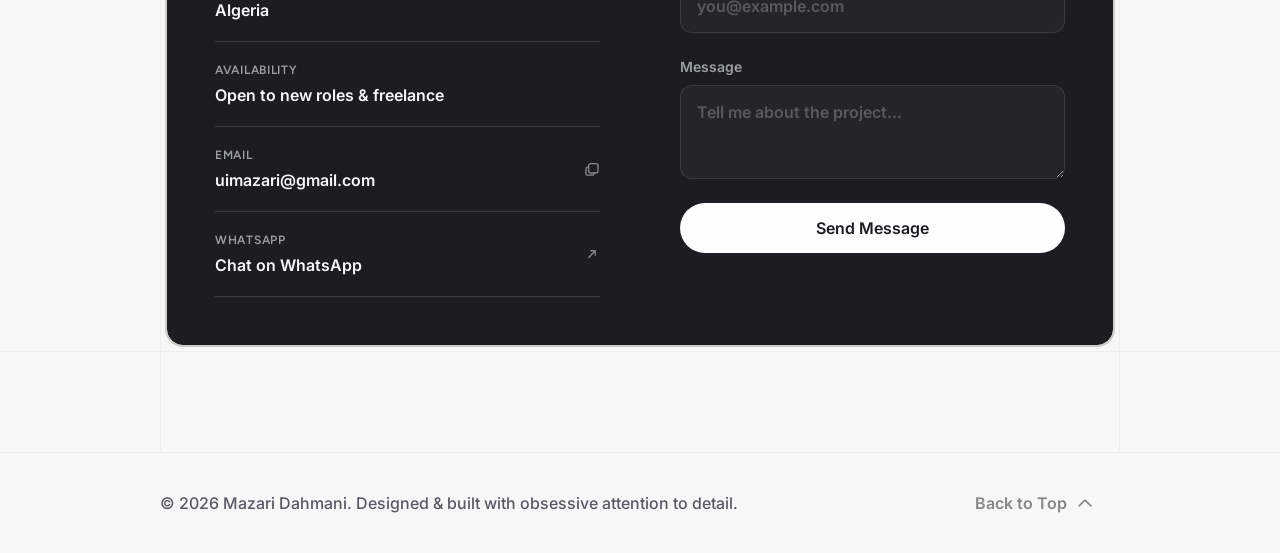
==== commit ee869045: "Improve protected case study dialog and overlay" ====
--- a/index.html
+++ b/index.html
@@ -1,51 +1,45 @@
 <!DOCTYPE html>
 <html lang="en">
-
 <head>
-  <meta charset="UTF-8">
-  <meta name="viewport" content="width=device-width, initial-scale=1.0">
-  <title>Mazari Dahmani — Product Designer & UI/UX Designer</title>
-  <meta name="description"
-    content="Portfolio of Mazari Dahmani, a Product Designer & UI/UX Designer specializing in fintech, SaaS, and commerce. Case studies, experience, and contact details.">
-  <meta name="robots" content="index, follow">
-  <meta name="theme-color" content="#f7f7f7">
-  <link rel="canonical" href="https://mazaridahmani.com/">
-
-  <!-- Open Graph -->
-  <meta property="og:type" content="website">
-  <meta property="og:site_name" content="Mazari Dahmani">
-  <meta property="og:title" content="Mazari Dahmani — Product Designer & UI/UX Designer">
-  <meta property="og:description"
-    content="Portfolio of Mazari Dahmani, a Product Designer & UI/UX Designer specializing in fintech, SaaS, and commerce. Case studies, experience, and contact details.">
-  <meta property="og:url" content="https://mazaridahmani.com/">
-  <meta property="og:image" content="https://mazaridahmani.com/assets/seo/og-home.png">
-  <meta property="og:image:width" content="1200">
-  <meta property="og:image:height" content="630">
-  <meta property="og:image:alt" content="Mazari Dahmani — Product Designer & UI/UX Designer">
-  <meta property="og:locale" content="en_US">
-
-  <!-- Twitter Card -->
-  <meta name="twitter:card" content="summary_large_image">
-  <meta name="twitter:title" content="Mazari Dahmani — Product Designer & UI/UX Designer">
-  <meta name="twitter:description"
-    content="Portfolio of Mazari Dahmani, a Product Designer & UI/UX Designer specializing in fintech, SaaS, and commerce.">
-  <meta name="twitter:image" content="https://mazaridahmani.com/assets/seo/og-home.png">
-  <meta name="twitter:image:alt" content="Mazari Dahmani — Product Designer & UI/UX Designer">
-
-  <link rel="icon" href="assets/favicon/favicon.ico" sizes="any">
-  <link rel="icon" type="image/png" sizes="16x16" href="assets/favicon/favicon-16x16.png">
-  <link rel="icon" type="image/png" sizes="32x32" href="assets/favicon/favicon-32x32.png">
-  <link rel="icon" type="image/png" sizes="48x48" href="assets/favicon/favicon-48x48.png">
-  <link rel="apple-touch-icon" sizes="180x180" href="assets/favicon/apple-touch-icon.png">
-  <link rel="preconnect" href="https://fonts.googleapis.com">
-  <link rel="preconnect" href="https://fonts.gstatic.com" crossorigin>
-  <link
-    href="https://fonts.googleapis.com/css2?family=Geist:wght@500;600&family=Inter:wght@500;600&family=Figtree:wght@500;600;700&display=swap"
-    rel="stylesheet">
-  <link rel="stylesheet" href="styles/main.css">
-  <link rel="stylesheet" href="styles/cursor.css">
-
-  <script type="application/ld+json">
+<meta charset="UTF-8">
+<meta name="viewport" content="width=device-width, initial-scale=1.0">
+<title>Mazari Dahmani — Product Designer & UI/UX Designer</title>
+<meta name="description" content="Portfolio of Mazari Dahmani, a Product Designer & UI/UX Designer specializing in fintech, SaaS, and commerce. Case studies, experience, and contact details.">
+<meta name="robots" content="index, follow">
+<meta name="theme-color" content="#f7f7f7">
+<link rel="canonical" href="https://mazaridahmani.com/">
+
+<!-- Open Graph -->
+<meta property="og:type" content="website">
+<meta property="og:site_name" content="Mazari Dahmani">
+<meta property="og:title" content="Mazari Dahmani — Product Designer & UI/UX Designer">
+<meta property="og:description" content="Portfolio of Mazari Dahmani, a Product Designer & UI/UX Designer specializing in fintech, SaaS, and commerce. Case studies, experience, and contact details.">
+<meta property="og:url" content="https://mazaridahmani.com/">
+<meta property="og:image" content="https://mazaridahmani.com/assets/seo/og-home.png">
+<meta property="og:image:width" content="1200">
+<meta property="og:image:height" content="630">
+<meta property="og:image:alt" content="Mazari Dahmani — Product Designer & UI/UX Designer">
+<meta property="og:locale" content="en_US">
+
+<!-- Twitter Card -->
+<meta name="twitter:card" content="summary_large_image">
+<meta name="twitter:title" content="Mazari Dahmani — Product Designer & UI/UX Designer">
+<meta name="twitter:description" content="Portfolio of Mazari Dahmani, a Product Designer & UI/UX Designer specializing in fintech, SaaS, and commerce.">
+<meta name="twitter:image" content="https://mazaridahmani.com/assets/seo/og-home.png">
+<meta name="twitter:image:alt" content="Mazari Dahmani — Product Designer & UI/UX Designer">
+
+<link rel="icon" href="assets/favicon/favicon.ico" sizes="any">
+<link rel="icon" type="image/png" sizes="16x16" href="assets/favicon/favicon-16x16.png">
+<link rel="icon" type="image/png" sizes="32x32" href="assets/favicon/favicon-32x32.png">
+<link rel="icon" type="image/png" sizes="48x48" href="assets/favicon/favicon-48x48.png">
+<link rel="apple-touch-icon" sizes="180x180" href="assets/favicon/apple-touch-icon.png">
+<link rel="preconnect" href="https://fonts.googleapis.com">
+<link rel="preconnect" href="https://fonts.gstatic.com" crossorigin>
+<link href="https://fonts.googleapis.com/css2?family=Geist:wght@500;600&family=Inter:wght@500;600&family=Figtree:wght@500;600;700&display=swap" rel="stylesheet">
+<link rel="stylesheet" href="styles/main.css">
+<link rel="stylesheet" href="styles/cursor.css">
+
+<script type="application/ld+json">
 {
   "@context": "https://schema.org",
   "@type": "Person",
@@ -62,353 +56,251 @@
 }
 </script>
 </head>
-
 <body>
 
-  <svg class="icon-sprite" aria-hidden="true">
-    <symbol id="icon-arrow-up-right" viewBox="0 0 20 20">
-      <path d="M6 14 14 6M8 6h6v6" stroke="currentColor" stroke-width="1.6" stroke-linecap="round"
-        stroke-linejoin="round" fill="none" />
-    </symbol>
-    <symbol id="icon-chevrons-up" viewBox="0 0 20 20">
-      <path d="M5 12.5 10 8l5 4.5M5 7.5 10 3l5 4.5" stroke="currentColor" stroke-width="1.6" stroke-linecap="round"
-        stroke-linejoin="round" fill="none" />
-    </symbol>
-    <symbol id="icon-external" viewBox="0 0 20 20">
-      <path d="M6 14 14 6M8.5 6H14v5.5" stroke="currentColor" stroke-width="1.6" stroke-linecap="round"
-        stroke-linejoin="round" fill="none" />
-    </symbol>
-  </svg>
-
-  <header class="site-nav-wrap">
-    <nav class="site-nav" aria-label="Primary">
-      <a class="nav-link" href="#experience"><img class="nav-icon" src="assets/nav/Experience.svg" width="20"
-          height="20" alt=""><span class="nav-label">Experience</span></a>
-      <a class="nav-link" href="#work"><img class="nav-icon" src="assets/nav/Work.svg" width="20" height="20"
-          alt=""><span class="nav-label">Work</span></a>
-      <a class="nav-link" href="#skills"><img class="nav-icon" src="assets/nav/Skills.svg" width="20" height="20"
-          alt=""><span class="nav-label">Skills</span></a>
-      <a class="nav-link" href="#certs"><img class="nav-icon" src="assets/nav/Certs.svg" width="20" height="20"
-          alt=""><span class="nav-label">Certs</span></a>
-      <a class="nav-link nav-cta" href="#contact">Contact me</a>
-    </nav>
-  </header>
-
-  <main>
-
-    <!-- Hero -->
-    <section class="hero-guide" id="top">
-      <div class="hero-inner">
-        <div class="hero-top">
-          <img class="avatar" src="assets/hero/avatar.jpg" alt="Mazari Dahmani">
-          <p class="eyebrow-name">Mazari Dahmani</p>
-          <h1 class="hero-heading">I design digital products <span>people love to use.</span></h1>
+<svg class="icon-sprite" aria-hidden="true">
+  <symbol id="icon-arrow-up-right" viewBox="0 0 20 20"><path d="M6 14 14 6M8 6h6v6" stroke="currentColor" stroke-width="1.6" stroke-linecap="round" stroke-linejoin="round" fill="none"/></symbol>
+  <symbol id="icon-chevrons-up" viewBox="0 0 20 20"><path d="M5 12.5 10 8l5 4.5M5 7.5 10 3l5 4.5" stroke="currentColor" stroke-width="1.6" stroke-linecap="round" stroke-linejoin="round" fill="none"/></symbol>
+  <symbol id="icon-external" viewBox="0 0 20 20"><path d="M6 14 14 6M8.5 6H14v5.5" stroke="currentColor" stroke-width="1.6" stroke-linecap="round" stroke-linejoin="round" fill="none"/></symbol>
+</svg>
+
+<header class="site-nav-wrap">
+  <nav class="site-nav" aria-label="Primary">
+    <a class="nav-link" href="#experience"><img class="nav-icon" src="assets/nav/Experience.svg" width="20" height="20" alt=""><span class="nav-label">Experience</span></a>
+    <a class="nav-link" href="#work"><img class="nav-icon" src="assets/nav/Work.svg" width="20" height="20" alt=""><span class="nav-label">Work</span></a>
+    <a class="nav-link" href="#skills"><img class="nav-icon" src="assets/nav/Skills.svg" width="20" height="20" alt=""><span class="nav-label">Skills</span></a>
+    <a class="nav-link" href="#certs"><img class="nav-icon" src="assets/nav/Certs.svg" width="20" height="20" alt=""><span class="nav-label">Certs</span></a>
+    <a class="nav-link nav-cta" href="#contact">Contact me</a>
+  </nav>
+</header>
+
+<main>
+
+  <!-- Hero -->
+  <section class="hero-guide" id="top">
+    <div class="hero-inner">
+      <div class="hero-top">
+        <img class="avatar" src="assets/hero/avatar.jpg" alt="Mazari Dahmani">
+        <p class="eyebrow-name">Mazari Dahmani</p>
+        <h1 class="hero-heading">I design digital products <span>people love to use.</span></h1>
+      </div>
+      <p class="hero-lede">I'm a Product Designer with 4+ years of experience turning complex ideas into intuitive digital products. I'm driven by curiosity rather than industry—I enjoy exploring new domains, understanding how things work, and designing meaningful experiences that solve real problems. From fintech to SaaS, internal tools to consumer apps, I focus on creating products people love to use.</p>
+      <div class="hero-meta">
+        <div class="hero-meta-item"><img class="hero-meta-icon" src="assets/hero/pin.svg" width="18" height="18" alt=""><span>Algeria</span></div>
+        <div class="hero-meta-item"><img class="hero-meta-icon" src="assets/hero/clock.svg" width="18" height="18" alt=""><span id="local-time">23:48 DZ</span></div>
+      </div>
+      <div class="hero-actions">
+        <a class="btn btn-dark" href="#contact">Contact me</a>
+        <a class="btn btn-ghost" href="#work">See my work <svg class="btn-icon-fill" viewBox="0 0 20 20" fill="none"><path fill-rule="evenodd" clip-rule="evenodd" d="M9.99935 15.5951C9.77834 15.5951 9.56637 15.5073 9.41009 15.351C9.25381 15.1947 9.16602 14.9827 9.16602 14.7617V4.34505C9.16602 4.12404 9.25381 3.91208 9.41009 3.7558C9.56637 3.59952 9.77834 3.51172 9.99935 3.51172C10.2204 3.51172 10.4323 3.59952 10.5886 3.7558C10.7449 3.91208 10.8327 4.12404 10.8327 4.34505V14.7617C10.8327 14.9827 10.7449 15.1947 10.5886 15.351C10.4323 15.5073 10.2204 15.5951 9.99935 15.5951Z" fill="currentColor"/><path fill-rule="evenodd" clip-rule="evenodd" d="M9.99952 16.8442C9.77864 16.8443 9.56673 16.7568 9.41035 16.6008L5.66035 12.8508C5.50398 12.6946 5.41609 12.4826 5.41602 12.2615C5.41594 12.0405 5.50368 11.8284 5.65993 11.6721C5.81619 11.5157 6.02816 11.4278 6.24922 11.4277C6.47028 11.4277 6.68232 11.5154 6.83868 11.6717L9.99952 14.8325L13.1604 11.6717C13.3167 11.5154 13.5288 11.4277 13.7498 11.4277C13.9709 11.4278 14.1828 11.5157 14.3391 11.6721C14.4954 11.8284 14.5831 12.0405 14.583 12.2615C14.5829 12.4826 14.4951 12.6946 14.3387 12.8508L10.5887 16.6008C10.4323 16.7568 10.2204 16.8443 9.99952 16.8442Z" fill="currentColor"/></svg></a>
+      </div>
+    </div>
+  </section>
+
+  <div class="full-bleed-divider"></div>
+
+  <div class="column-guide">
+
+    <div class="texture-band" aria-hidden="true">
+      <img class="texture-band-pattern" src="assets/texture-hero-band.svg" alt="">
+    </div>
+
+    <div class="divider-inline"></div>
+
+    <!-- Social proof -->
+    <div class="section-shell" style="padding-top:89px;">
+      <div class="proof-grid">
+        <a class="proof-card" href="https://www.behance.net/98f49c3c" target="_blank" rel="noopener noreferrer">
+          <img class="proof-icon" src="assets/social/behance_1.svg" width="32" height="32" alt="Behance">
+          <div><p class="proof-handle">Mazari Dahmani</p><p class="proof-views">170+ Project Views</p></div>
+        </a>
+        <a class="proof-card" href="https://mostaql.com/u/mazari_dahmani" target="_blank" rel="noopener noreferrer">
+          <img class="proof-icon" src="assets/social/mostaql.png" width="32" height="32" alt="Mostaql">
+          <div><p class="proof-handle">Mazari Dahmani</p><p class="proof-views">5.0★ Rating (8 Reviews)</p></div>
+        </a>
+        <a class="proof-card" href="https://www.instagram.com/uiuxmazari/" target="_blank" rel="noopener noreferrer">
+          <img class="proof-icon" src="assets/social/ig_1.svg" width="32" height="32" alt="Instagram">
+          <div><p class="proof-handle">@uiuxmazari</p><p class="proof-views">690+ Followers</p></div>
+        </a>
+        <a class="proof-card" href="https://www.linkedin.com/in/mazari-dahmani-837093325/" target="_blank" rel="noopener noreferrer">
+          <img class="proof-icon" src="assets/social/linkd_1.svg" width="32" height="32" alt="LinkedIn">
+          <div><p class="proof-handle">Mazari Dahmani</p><p class="proof-views">1,700+ Connections</p></div>
+        </a>
+      </div>
+    </div>
+
+    <div class="divider-inline"></div>
+    <div class="spacer-band"></div>
+    <div class="divider-inline"></div>
+
+    <!-- Work experience -->
+    <section class="section-shell" id="experience" style="padding-top:89px;">
+      <div class="eyebrow-row">
+        <span class="eyebrow-badge">Work Experience</span>
+        <h2 class="section-heading">A journey through products where the details mattered.</h2>
+      </div>
+      <div class="exp-list">
+        <a class="exp-card" href="https://tatheer.marketing/" target="_blank" rel="noopener noreferrer">
+          <div class="exp-head">
+            <img class="exp-logo exp-logo-mark" src="assets/experience/job1-logo.svg" width="40" height="40" alt="Fieldnote logo">
+            <div><p class="exp-role">Product Designer @Tatheer</p><p class="exp-dates">Feb 2026 - Present</p></div>
+          </div>
+          <div class="tag-row"><span class="tag">Part - Time</span><span class="tag">Remote</span></div>
+          <ul class="exp-bullets">
+            <li><p>Designed a high-converting landing page with a clean, premium user experience.</p></li>
+            <li><p>Created the design system and guided the team in adopting it consistently.</p></li>
+            <li><p>Redesigned the advertiser dashboard with a simpler, more modern interface.</p></li>
+            <li><p>Proposed UX improvements for the influencer platform and collaborated with the product team.</p></li>
+          </ul>
+        </a>
+        <a class="exp-card" href="https://teletic.dz/" target="_blank" rel="noopener noreferrer">
+          <div class="exp-head">
+            <img class="exp-logo exp-logo-photo" src="assets/experience/job2-logo.svg" width="40" height="40" alt="Teletic logo">
+            <div><p class="exp-role">Product Designer @Teletic</p><p class="exp-dates">Aug 2024 - Jul 2026</p></div>
+          </div>
+          <div class="tag-row"><span class="tag">Full - Time</span><span class="tag">On Site</span></div>
+          <ul class="exp-bullets">
+            <li><p>Led the design of MPay, a P2P money transfer and bill payment platform for mobile and web.</p></li>
+            <li><p>Delivered the UI for Banque Al Baraka Algeria's MPay.</p></li>
+            <li><p>Improved the UX of IZI, a popular Algerian Flexy and bill payment application.</p></li>
+            <li><p>Collaborated with developers to ensure pixel-perfect implementation.</p></li>
+          </ul>
+        </a>
+      </div>
+    </section>
+
+    <div class="divider-inline"></div>
+    <div class="spacer-band"></div>
+    <div class="divider-inline"></div>
+
+    <!-- Case studies -->
+    <section class="section-shell" id="work" style="padding-top:89px;">
+      <div class="eyebrow-row">
+        <span class="eyebrow-badge">Featured Case Studies</span>
+        <h2 class="section-heading">Three problems, three products, one way of thinking.</h2>
+      </div>
+      <div class="case-grid">
+        <a class="case-card" href="mpay.html">
+          <div class="case-figure"><img src="assets/work/mpay-figure.svg" width="75" height="56" alt="MPay"></div>
+          <div class="case-body">
+            <div class="case-title-row"><h3 class="case-title">MPay</h3><span class="case-year">2024</span></div>
+            <p class="case-desc">Designed a secure P2P money transfer and bill payment platform used by Banque Al Baraka Algeria across mobile and web.</p>
+            <div class="tag-row"><span class="tag">Fintech</span><span class="tag">Bill Payments</span><span class="tag">Financial Services</span></div>
+          </div>
+        </a>
+        <a class="case-card" href="tatheer.html">
+          <div class="case-figure"><img src="assets/work/tatheer-figure.svg" width="56" height="56" alt="Tatheer"></div>
+          <div class="case-body">
+            <div class="case-title-row"><h3 class="case-title">Tatheer</h3><span class="case-year">2026</span></div>
+            <p class="case-desc">Increased conversions through a redesigned landing page, modern advertiser dashboard, and a scalable design system.</p>
+            <div class="tag-row"><span class="tag">Platform</span><span class="tag">Design System</span><span class="tag">SaaS</span></div>
+          </div>
+        </a>
+      </div>
+    </section>
+
+    <div class="divider-inline"></div>
+    <div class="divider-inline"></div>
+    <div class="spacer-band"></div>
+    <div class="divider-inline"></div>
+
+    <!-- Certifications -->
+    <section class="section-shell" id="certs" style="padding-top:89px;">
+      <div class="eyebrow-row">
+        <span class="eyebrow-badge">Certifications</span>
+        <h2 class="section-heading">Credentials that back up the craft.</h2>
+      </div>
+      <div class="cert-grid">
+        <a class="cert-card" href="https://www.coursera.org/account/accomplishments/verify/3WX7021D0LCQ" target="_blank" rel="noopener noreferrer">
+          <div>
+            <img class="cert-icon" src="assets/certs/google.svg" width="39" height="40" alt="Google logo">
+            <p class="cert-name" style="margin-top:16px;">Google UX Design Professional Certificate</p>
+            <p class="cert-issued" style="margin-top:8px;">Issued Jan 2026</p>
+            <p class="cert-id" style="margin-top:8px;"><span class="cert-id-label">Credential ID</span><span class="cert-id-value">3WX7021D0LCQ</span></p>
+          </div>
+          <span class="btn btn-outline" aria-hidden="true">View Credential <svg><use href="#icon-external"/></svg></span>
+        </a>
+        <a class="cert-card" href="https://www.udemy.com/certificate/UC-206086e4-3396-469a-82dd-3b59fb151ce2/" target="_blank" rel="noopener noreferrer">
+          <div>
+            <img class="cert-icon" src="assets/certs/symbol.svg" width="21" height="40" alt="Certification symbol">
+            <p class="cert-name" style="margin-top:16px;">UI/UX Design Essential Training</p>
+            <p class="cert-issued" style="margin-top:8px;">Issued Feb 2024</p>
+            <p class="cert-id" style="margin-top:8px; text-transform:uppercase;"><span class="cert-id-label">Credential ID</span><span class="cert-id-value">UC-206086e4-3396-469a-82dd-3b59fb151ce2</span></p>
+          </div>
+          <span class="btn btn-outline" aria-hidden="true">View Credential <svg><use href="#icon-external"/></svg></span>
+        </a>
+      </div>
+    </section>
+
+    <div class="divider-inline"></div>
+    <div class="spacer-band"></div>
+    <div class="divider-inline"></div>
+
+    <!-- Contact -->
+    <section class="contact-outer" id="contact">
+      <div class="contact-ring">
+        <div class="contact-panel">
+          <img class="contact-panel-texture" src="assets/texture-contact-corner.svg" width="434" height="126" alt="" aria-hidden="true">
+          <div class="contact-col">
+            <span class="eyebrow-badge">Contact</span>
+            <div class="contact-header-group">
+              <h2 class="contact-heading">Let's design<br>something that lasts.</h2>
+              <p class="contact-lede">Open to product design roles and select freelance engagements — fintech, SaaS and commerce especially.</p>
+            </div>
+            <div class="contact-links">
+              <div class="contact-info-row">
+                <span class="contact-row-text"><span class="contact-row-label">Location</span><span class="contact-row-value">Algeria</span></span>
+              </div>
+              <div class="contact-info-row">
+                <span class="contact-row-text"><span class="contact-row-label">Availability</span><span class="contact-row-value">Open to new roles &amp; freelance</span></span>
+              </div>
+              <button class="contact-link-row" id="copy-email" type="button">
+                <span class="contact-row-text"><span class="contact-row-label">Email</span><span class="contact-row-value">uimazari@gmail.com</span></span>
+                <img class="contact-link-icon" src="assets/contact/copy.svg" width="16" height="16" alt="">
+              </button>
+              <a class="contact-link-row" href="https://wa.me/213541357667" target="_blank" rel="noopener noreferrer">
+                <span class="contact-row-text"><span class="contact-row-label">WhatsApp</span><span class="contact-row-value">Chat on WhatsApp</span></span>
+                <img class="contact-link-icon" src="assets/contact/arrow-up.svg" width="16" height="16" alt="">
+              </a>
+            </div>
+          </div>
+          <div class="contact-form-col">
+            <div class="contact-plane-wrap" id="plane-wrap">
+              <img class="contact-plane" id="contact-plane" src="assets/contact/paper-plane.svg" width="217" height="216" alt="" draggable="false">
+            </div>
+            <form class="contact-form" id="contact-form" action="https://formspree.io/f/mpqvkypn" method="POST" novalidate>
+              <div class="field"><label for="name">Full Name</label><input id="name" name="name" type="text" placeholder="Your Name" required><span class="field-error">Please enter your name.</span></div>
+              <div class="field"><label for="email">Email</label><input id="email" name="email" type="email" placeholder="you@example.com" required><span class="field-error">Please enter a valid email.</span></div>
+              <div class="field"><label for="message">Message</label><textarea id="message" name="message" placeholder="Tell me about the project..." rows="3" required></textarea><span class="field-error">Please add a short message.</span></div>
+              <button class="btn btn-light" type="submit">Send Message</button>
+              <p class="form-status" id="form-status" role="status" aria-live="polite"></p>
+            </form>
+          </div>
         </div>
-        <p class="hero-lede">I'm a Product Designer with 4+ years of experience turning complex ideas into intuitive
-          digital products. I'm driven by curiosity rather than industry—I enjoy exploring new domains, understanding
-          how things work, and designing meaningful experiences that solve real problems. From fintech to SaaS, internal
-          tools to consumer apps, I focus on creating products people love to use.</p>
-        <div class="hero-meta">
-          <div class="hero-meta-item"><img class="hero-meta-icon" src="assets/hero/pin.svg" width="18" height="18"
-              alt=""><span>Algeria</span></div>
-          <div class="hero-meta-item"><img class="hero-meta-icon" src="assets/hero/clock.svg" width="18" height="18"
-              alt=""><span id="local-time">23:48 DZ</span></div>
-        </div>
-        <div class="hero-actions">
-          <a class="btn btn-dark" href="#contact">Contact me</a>
-          <a class="btn btn-ghost" href="#work">See my work <svg class="btn-icon-fill" viewBox="0 0 20 20" fill="none">
-              <path fill-rule="evenodd" clip-rule="evenodd"
-                d="M9.99935 15.5951C9.77834 15.5951 9.56637 15.5073 9.41009 15.351C9.25381 15.1947 9.16602 14.9827 9.16602 14.7617V4.34505C9.16602 4.12404 9.25381 3.91208 9.41009 3.7558C9.56637 3.59952 9.77834 3.51172 9.99935 3.51172C10.2204 3.51172 10.4323 3.59952 10.5886 3.7558C10.7449 3.91208 10.8327 4.12404 10.8327 4.34505V14.7617C10.8327 14.9827 10.7449 15.1947 10.5886 15.351C10.4323 15.5073 10.2204 15.5951 9.99935 15.5951Z"
-                fill="currentColor" />
-              <path fill-rule="evenodd" clip-rule="evenodd"
-                d="M9.99952 16.8442C9.77864 16.8443 9.56673 16.7568 9.41035 16.6008L5.66035 12.8508C5.50398 12.6946 5.41609 12.4826 5.41602 12.2615C5.41594 12.0405 5.50368 11.8284 5.65993 11.6721C5.81619 11.5157 6.02816 11.4278 6.24922 11.4277C6.47028 11.4277 6.68232 11.5154 6.83868 11.6717L9.99952 14.8325L13.1604 11.6717C13.3167 11.5154 13.5288 11.4277 13.7498 11.4277C13.9709 11.4278 14.1828 11.5157 14.3391 11.6721C14.4954 11.8284 14.5831 12.0405 14.583 12.2615C14.5829 12.4826 14.4951 12.6946 14.3387 12.8508L10.5887 16.6008C10.4323 16.7568 10.2204 16.8443 9.99952 16.8442Z"
-                fill="currentColor" />
-            </svg></a>
-        </div>
       </div>
     </section>
 
-    <div class="full-bleed-divider"></div>
-
-    <div class="column-guide">
-
-      <div class="texture-band" aria-hidden="true">
-        <img class="texture-band-pattern" src="assets/texture-hero-band.svg" alt="">
-      </div>
-
-      <div class="divider-inline"></div>
-
-      <!-- Social proof -->
-      <div class="section-shell" style="padding-top:89px;">
-        <div class="proof-grid">
-          <a class="proof-card" href="https://www.behance.net/98f49c3c" target="_blank" rel="noopener noreferrer">
-            <img class="proof-icon" src="assets/social/behance_1.svg" width="32" height="32" alt="Behance">
-            <div>
-              <p class="proof-handle">Mazari Dahmani</p>
-              <p class="proof-views">170+ Project Views</p>
-            </div>
-          </a>
-          <a class="proof-card" href="https://mostaql.com/u/mazari_dahmani" target="_blank" rel="noopener noreferrer">
-            <img class="proof-icon" src="assets/social/mostaql.png" width="32" height="32" alt="Mostaql">
-            <div>
-              <p class="proof-handle">Mazari Dahmani</p>
-              <p class="proof-views">5.0★ Rating (8 Reviews)</p>
-            </div>
-          </a>
-          <a class="proof-card" href="https://www.instagram.com/uiuxmazari/" target="_blank" rel="noopener noreferrer">
-            <img class="proof-icon" src="assets/social/ig_1.svg" width="32" height="32" alt="Instagram">
-            <div>
-              <p class="proof-handle">@uiuxmazari</p>
-              <p class="proof-views">690+ Followers</p>
-            </div>
-          </a>
-          <a class="proof-card" href="https://www.linkedin.com/in/mazari-dahmani-837093325/" target="_blank"
-            rel="noopener noreferrer">
-            <img class="proof-icon" src="assets/social/linkd_1.svg" width="32" height="32" alt="LinkedIn">
-            <div>
-              <p class="proof-handle">Mazari Dahmani</p>
-              <p class="proof-views">1,700+ Connections</p>
-            </div>
-          </a>
-        </div>
-      </div>
-
-      <div class="divider-inline"></div>
-      <div class="spacer-band"></div>
-      <div class="divider-inline"></div>
-
-      <!-- Work experience -->
-      <section class="section-shell" id="experience" style="padding-top:89px;">
-        <div class="eyebrow-row">
-          <span class="eyebrow-badge">Work Experience</span>
-          <h2 class="section-heading">A journey through products where the details mattered.</h2>
-        </div>
-        <div class="exp-list">
-          <a class="exp-card" href="https://tatheer.marketing/" target="_blank" rel="noopener noreferrer">
-            <div class="exp-head">
-              <img class="exp-logo exp-logo-mark" src="assets/experience/job1-logo.svg" width="40" height="40"
-                alt="Fieldnote logo">
-              <div>
-                <p class="exp-role">Product Designer @Tatheer</p>
-                <p class="exp-dates">Feb 2026 - Present</p>
-              </div>
-            </div>
-            <div class="tag-row"><span class="tag">Part - Time</span><span class="tag">Remote</span></div>
-            <ul class="exp-bullets">
-              <li>
-                <p>Designed a high-converting landing page with a clean, premium user experience.</p>
-              </li>
-              <li>
-                <p>Created the design system and guided the team in adopting it consistently.</p>
-              </li>
-              <li>
-                <p>Redesigned the advertiser dashboard with a simpler, more modern interface.</p>
-              </li>
-              <li>
-                <p>Proposed UX improvements for the influencer platform and collaborated with the product team.</p>
-              </li>
-            </ul>
-          </a>
-          <a class="exp-card" href="https://teletic.dz/" target="_blank" rel="noopener noreferrer">
-            <div class="exp-head">
-              <img class="exp-logo exp-logo-photo" src="assets/experience/job2-logo.svg" width="40" height="40"
-                alt="Teletic logo">
-              <div>
-                <p class="exp-role">Product Designer @Teletic</p>
-                <p class="exp-dates">Aug 2024 - Jul 2026</p>
-              </div>
-            </div>
-            <div class="tag-row"><span class="tag">Full - Time</span><span class="tag">On Site</span></div>
-            <ul class="exp-bullets">
-              <li>
-                <p>Led the design of MPay, a P2P money transfer and bill payment platform for mobile and web.</p>
-              </li>
-              <li>
-                <p>Delivered the UI for Banque Al Baraka Algeria's MPay.</p>
-              </li>
-              <li>
-                <p>Improved the UX of IZI, a popular Algerian Flexy and bill payment application.</p>
-              </li>
-              <li>
-                <p>Collaborated with developers to ensure pixel-perfect implementation.</p>
-              </li>
-            </ul>
-          </a>
-        </div>
-      </section>
-
-      <div class="divider-inline"></div>
-      <div class="spacer-band"></div>
-      <div class="divider-inline"></div>
-
-      <!-- Case studies -->
-      <section class="section-shell" id="work" style="padding-top:89px;">
-        <div class="eyebrow-row">
-          <span class="eyebrow-badge">Featured Case Studies</span>
-          <h2 class="section-heading">Three problems, three products, one way of thinking.</h2>
-        </div>
-        <div class="case-grid">
-          <a class="case-card" href="mpay.html">
-            <div class="case-figure"><img src="assets/work/mpay-figure.svg" width="75" height="56" alt="MPay"></div>
-            <div class="case-body">
-              <div class="case-title-row">
-                <h3 class="case-title">MPay</h3><span class="case-year">2024</span>
-              </div>
-              <p class="case-desc">Designed a secure P2P money transfer and bill payment platform used by Banque Al
-                Baraka Algeria across mobile and web.</p>
-              <div class="tag-row"><span class="tag">Fintech</span><span class="tag">Bill Payments</span><span
-                  class="tag">Financial Services</span></div>
-            </div>
-          </a>
-          <a class="case-card" href="tatheer.html">
-            <div class="case-figure"><img src="assets/work/tatheer-figure.svg" width="56" height="56" alt="Tatheer">
-            </div>
-            <div class="case-body">
-              <div class="case-title-row">
-                <h3 class="case-title">Tatheer</h3><span class="case-year">2026</span>
-              </div>
-              <p class="case-desc">Increased conversions through a redesigned landing page, modern advertiser dashboard,
-                and a scalable design system.</p>
-              <div class="tag-row"><span class="tag">Platform</span><span class="tag">Design System</span><span
-                  class="tag">SaaS</span></div>
-            </div>
-          </a>
-        </div>
-      </section>
-
-      <div class="divider-inline"></div>
-      <div class="divider-inline"></div>
-      <div class="spacer-band"></div>
-      <div class="divider-inline"></div>
-
-      <!-- Certifications -->
-      <section class="section-shell" id="certs" style="padding-top:89px;">
-        <div class="eyebrow-row">
-          <span class="eyebrow-badge">Certifications</span>
-          <h2 class="section-heading">Credentials that back up the craft.</h2>
-        </div>
-        <div class="cert-grid">
-          <a class="cert-card" href="https://www.coursera.org/account/accomplishments/verify/3WX7021D0LCQ"
-            target="_blank" rel="noopener noreferrer">
-            <div>
-              <img class="cert-icon" src="assets/certs/google.svg" width="39" height="40" alt="Google logo">
-              <p class="cert-name" style="margin-top:16px;">Google UX Design Professional Certificate</p>
-              <p class="cert-issued" style="margin-top:8px;">Issued Jan 2026</p>
-              <p class="cert-id" style="margin-top:8px;"><span class="cert-id-label">Credential ID</span><span
-                  class="cert-id-value">3WX7021D0LCQ</span></p>
-            </div>
-            <span class="btn btn-outline" aria-hidden="true">View Credential <svg>
-                <use href="#icon-external" />
-              </svg></span>
-          </a>
-          <a class="cert-card" href="https://www.udemy.com/certificate/UC-206086e4-3396-469a-82dd-3b59fb151ce2/"
-            target="_blank" rel="noopener noreferrer">
-            <div>
-              <img class="cert-icon" src="assets/certs/symbol.svg" width="21" height="40" alt="Certification symbol">
-              <p class="cert-name" style="margin-top:16px;">UI/UX Design Essential Training</p>
-              <p class="cert-issued" style="margin-top:8px;">Issued Feb 2024</p>
-              <p class="cert-id" style="margin-top:8px; text-transform:uppercase;"><span
-                  class="cert-id-label">Credential ID</span><span
-                  class="cert-id-value">UC-206086e4-3396-469a-82dd-3b59fb151ce2</span></p>
-            </div>
-            <span class="btn btn-outline" aria-hidden="true">View Credential <svg>
-                <use href="#icon-external" />
-              </svg></span>
-          </a>
-        </div>
-      </section>
-
-      <div class="divider-inline"></div>
-      <div class="spacer-band"></div>
-      <div class="divider-inline"></div>
-
-      <!-- Contact -->
-      <section class="contact-outer" id="contact">
-        <div class="contact-ring">
-          <div class="contact-panel">
-            <img class="contact-panel-texture" src="assets/texture-contact-corner.svg" width="434" height="126" alt=""
-              aria-hidden="true">
-            <div class="contact-col">
-              <span class="eyebrow-badge">Contact</span>
-              <div class="contact-header-group">
-                <h2 class="contact-heading">Let's design<br>something that lasts.</h2>
-                <p class="contact-lede">Open to product design roles and select freelance engagements — fintech, SaaS
-                  and commerce especially.</p>
-              </div>
-              <div class="contact-links">
-                <div class="contact-info-row">
-                  <span class="contact-row-text"><span class="contact-row-label">Location</span><span
-                      class="contact-row-value">Algeria</span></span>
-                </div>
-                <div class="contact-info-row">
-                  <span class="contact-row-text"><span class="contact-row-label">Availability</span><span
-                      class="contact-row-value">Open to new roles &amp; freelance</span></span>
-                </div>
-                <button class="contact-link-row" id="copy-email" type="button">
-                  <span class="contact-row-text"><span class="contact-row-label">Email</span><span
-                      class="contact-row-value">uimazari@gmail.com</span></span>
-                  <img class="contact-link-icon" src="assets/contact/copy.svg" width="16" height="16" alt="">
-                </button>
-                <a class="contact-link-row" href="https://wa.me/213541357667" target="_blank" rel="noopener noreferrer">
-                  <span class="contact-row-text"><span class="contact-row-label">WhatsApp</span><span
-                      class="contact-row-value">Chat on WhatsApp</span></span>
-                  <img class="contact-link-icon" src="assets/contact/arrow-up.svg" width="16" height="16" alt="">
-                </a>
-              </div>
-            </div>
-            <div class="contact-form-col">
-              <div class="contact-plane-wrap" id="plane-wrap">
-                <img class="contact-plane" id="contact-plane" src="assets/contact/paper-plane.svg" width="217"
-                  height="216" alt="" draggable="false">
-              </div>
-              <form class="contact-form" id="contact-form" action="https://formspree.io/f/mpqvkypn" method="POST"
-                novalidate>
-                <div class="field"><label for="name">Full Name</label><input id="name" name="name" type="text"
-                    placeholder="Your Name" required><span class="field-error">Please enter your name.</span></div>
-                <div class="field"><label for="email">Email</label><input id="email" name="email" type="email"
-                    placeholder="you@example.com" required><span class="field-error">Please enter a valid email.</span>
-                </div>
-                <div class="field"><label for="message">Message</label><textarea id="message" name="message"
-                    placeholder="Tell me about the project..." rows="3" required></textarea><span
-                    class="field-error">Please add a short message.</span></div>
-                <button class="btn btn-light" type="submit">Send Message</button>
-                <p class="form-status" id="form-status" role="status" aria-live="polite"></p>
-              </form>
-            </div>
-          </div>
-        </div>
-      </section>
-
-      <div class="divider-inline"></div>
-      <div class="spacer-band"></div>
-
+    <div class="divider-inline"></div>
+    <div class="spacer-band"></div>
+
+  </div>
+
+  <div class="full-bleed-divider"></div>
+
+  <!-- Footer -->
+  <footer class="container-960">
+    <div class="site-footer">
+      <div>
+        <p class="footer-copy">© 2026 Mazari Dahmani. Designed &amp; built with obsessive attention to detail.</p>
+      </div>
+      <a class="btn btn-ghost footer-top-btn" href="#top">Back to Top <svg class="btn-icon-fill" viewBox="0 0 20 20" fill="none"><path fill-rule="evenodd" clip-rule="evenodd" d="M16.4226 13.5057C16.2663 13.6619 16.0544 13.7497 15.8334 13.7497C15.6124 13.7497 15.4005 13.6619 15.2442 13.5057L10.0001 8.26153L4.75589 13.5057C4.59872 13.6575 4.38822 13.7415 4.16972 13.7396C3.95122 13.7377 3.74221 13.65 3.58771 13.4955C3.4332 13.341 3.34556 13.132 3.34366 12.9135C3.34176 12.695 3.42576 12.4845 3.57755 12.3274L8.82172 7.08319C9.13427 6.77074 9.55811 6.59521 10.0001 6.59521C10.442 6.59521 10.8658 6.77074 11.1784 7.08319L16.4226 12.3274C16.5788 12.4836 16.6665 12.6956 16.6665 12.9165C16.6665 13.1375 16.5788 13.3494 16.4226 13.5057Z" fill="currentColor"/></svg></a>
     </div>
-
-    <div class="full-bleed-divider"></div>
-
-    <!-- Footer -->
-    <footer class="container-960">
-      <div class="site-footer">
-        <div>
-          <p class="footer-copy">© 2026 Mazari Dahmani. Designed &amp; built with obsessive attention to detail.</p>
-        </div>
-        <a class="btn btn-ghost footer-top-btn" href="#top">Back to Top <svg class="btn-icon-fill" viewBox="0 0 20 20"
-            fill="none">
-            <path fill-rule="evenodd" clip-rule="evenodd"
-              d="M16.4226 13.5057C16.2663 13.6619 16.0544 13.7497 15.8334 13.7497C15.6124 13.7497 15.4005 13.6619 15.2442 13.5057L10.0001 8.26153L4.75589 13.5057C4.59872 13.6575 4.38822 13.7415 4.16972 13.7396C3.95122 13.7377 3.74221 13.65 3.58771 13.4955C3.4332 13.341 3.34556 13.132 3.34366 12.9135C3.34176 12.695 3.42576 12.4845 3.57755 12.3274L8.82172 7.08319C9.13427 6.77074 9.55811 6.59521 10.0001 6.59521C10.442 6.59521 10.8658 6.77074 11.1784 7.08319L16.4226 12.3274C16.5788 12.4836 16.6665 12.6956 16.6665 12.9165C16.6665 13.1375 16.5788 13.3494 16.4226 13.5057Z"
-              fill="currentColor" />
-          </svg></a>
-      </div>
-    </footer>
-
-  </main>
-
-  <div id="toast" role="status" aria-live="polite"
-    style="position:fixed;bottom:24px;left:50%;transform:translateX(-50%) translateY(20px);background:#171717;color:#fff;padding:10px 18px;border-radius:40px;font-family:'Inter',sans-serif;font-weight:600;font-size:14px;opacity:0;pointer-events:none;transition:opacity .2s, transform .2s;">
-  </div>
-
-  <script src="scripts/main.js"></script>
-  <script src="scripts/cursor.js"></script>
+  </footer>
+
+</main>
+
+<div id="toast" role="status" aria-live="polite" style="position:fixed;bottom:24px;left:50%;transform:translateX(-50%) translateY(20px);background:#171717;color:#fff;padding:10px 18px;border-radius:40px;font-family:'Inter',sans-serif;font-weight:600;font-size:14px;opacity:0;pointer-events:none;transition:opacity .2s, transform .2s;"></div>
+
+<script src="scripts/main.js"></script>
+<script src="scripts/cursor.js"></script>
 </body>
-
-</html>+</html>
--- a/styles/cursor.css
+++ b/styles/cursor.css
@@ -35,7 +35,7 @@
     --cy: 50vh;
     transform: translate3d(var(--cx), var(--cy), 0);
     pointer-events: none;
-    z-index: 9999;
+    z-index: 10001;
     will-change: transform;
     transition: opacity 200ms ease-out;
   }
@@ -80,23 +80,6 @@
   body.cursor-hidden .cursor-ring-wrap {
     opacity: 0;
   }
-
-  /* While the password gate is open, the plain system cursor takes
-     over for background content — matching how a real native modal
-     behaves. (The custom cursor's actual hiding now happens at the JS
-     level: cursor.js's suspend() adds the same `cursor-hidden` class
-     already handled above, as a genuine suspend rather than a second,
-     separate CSS override doing the same job.) Scoped to `main`
-     specifically (background content only) — .cs-gate is a sibling of
-     main, not nested inside it, so this never touches the gate's own
-     buttons, which keep their explicit pointer cursor. */
-  body.cs-gate-locked.has-custom-cursor main,
-  body.cs-gate-locked.has-custom-cursor main a,
-  body.cs-gate-locked.has-custom-cursor main button,
-  body.cs-gate-locked.has-custom-cursor main input,
-  body.cs-gate-locked.has-custom-cursor main textarea {
-    cursor: auto;
-  }
 }
 
 /* Anywhere the conditions above aren't met, the custom cursor never even
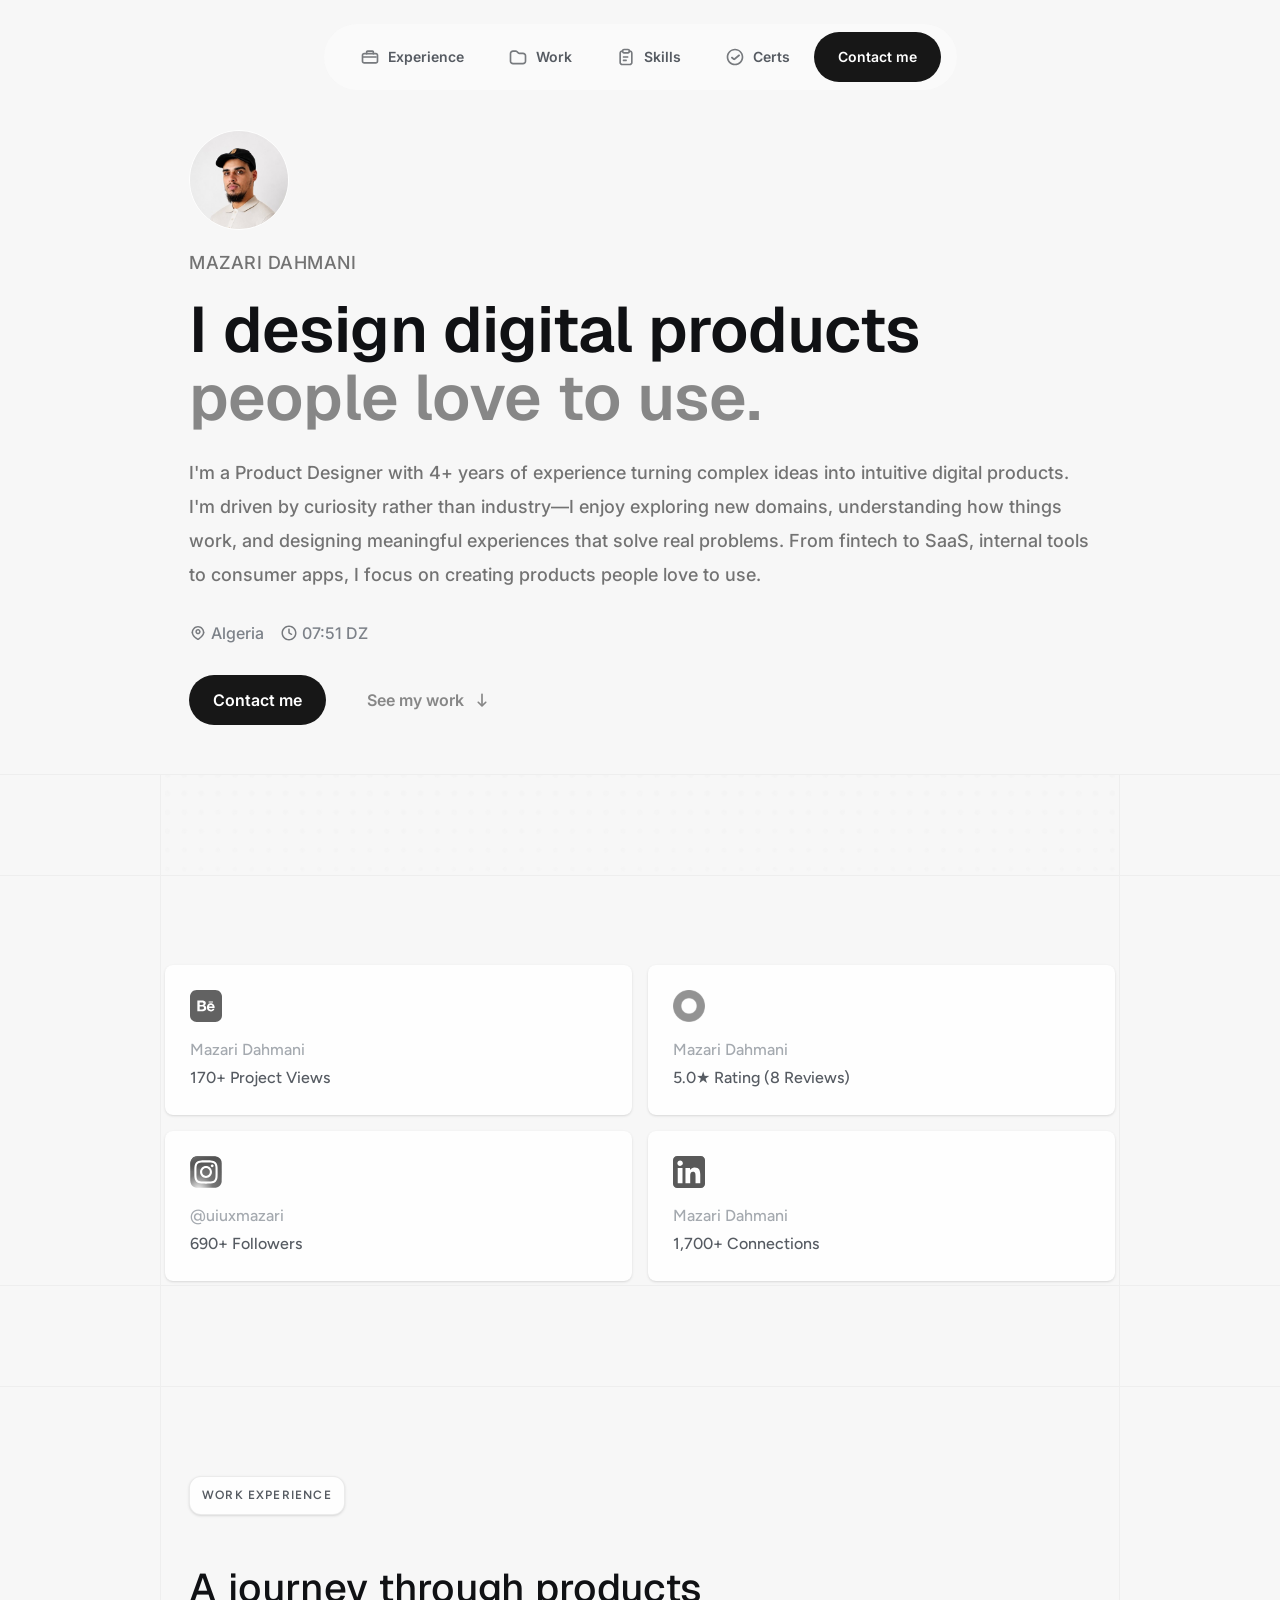
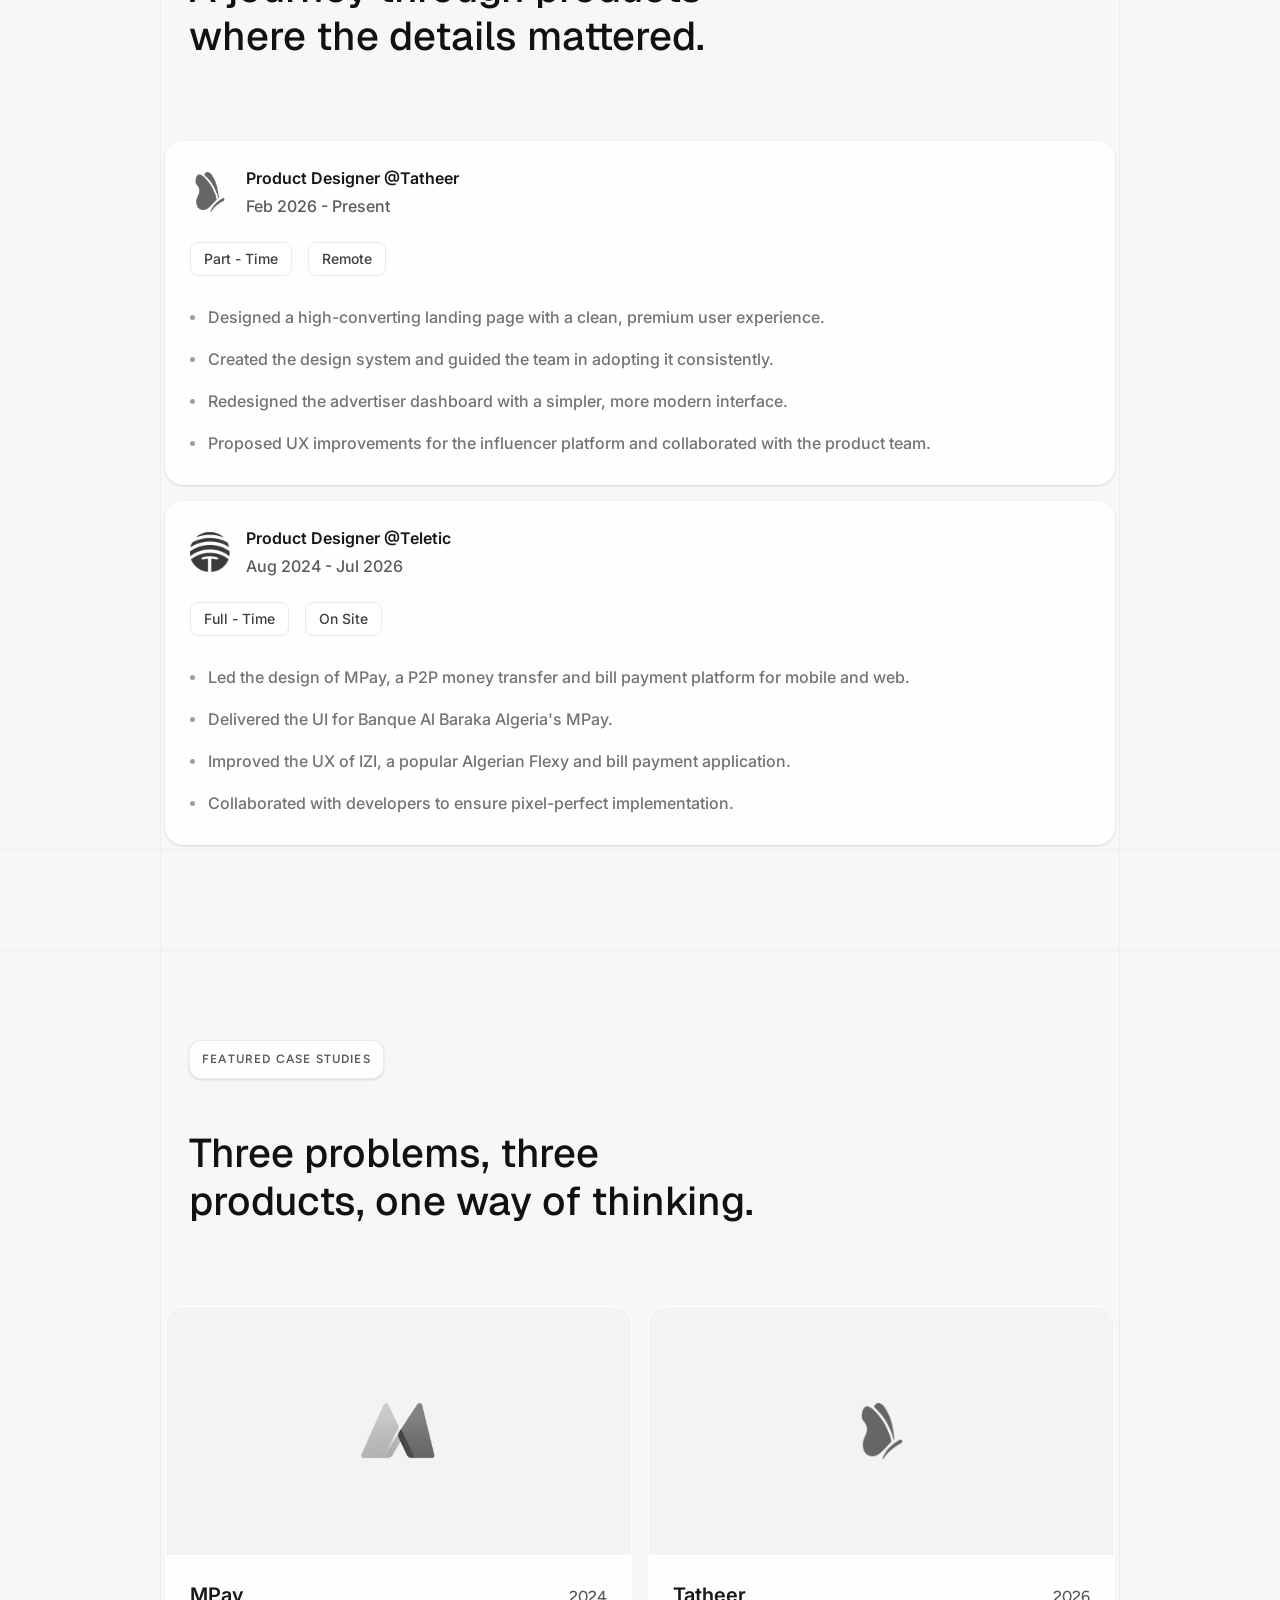
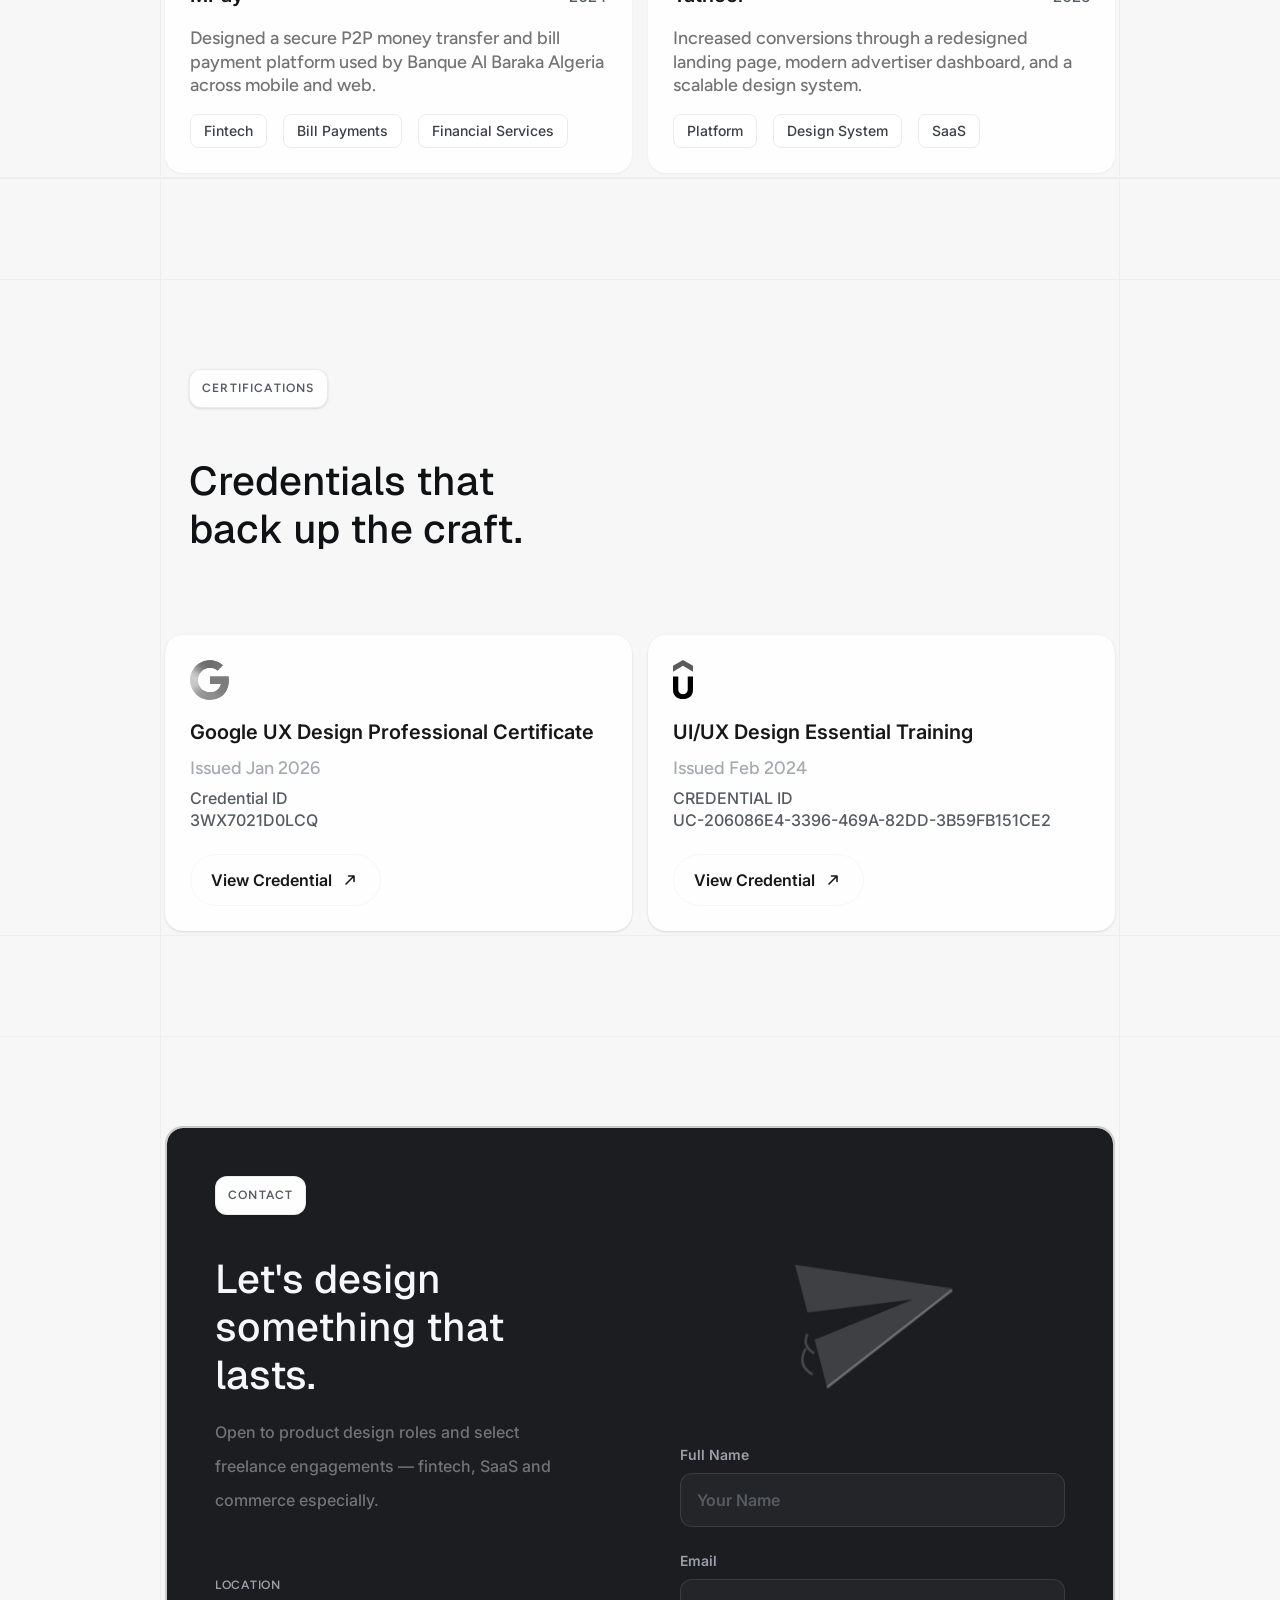
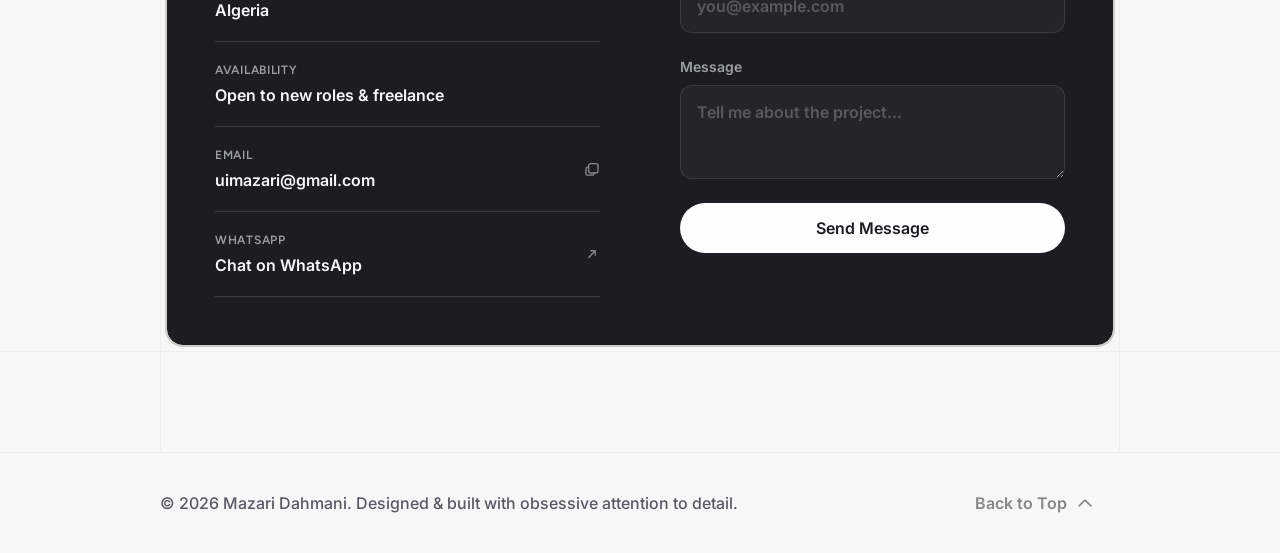
==== commit 4df2fc6b: "Refine protected case study dialog and improve UX" ====
--- a/index.html
+++ b/index.html
@@ -1,45 +1,51 @@
 <!DOCTYPE html>
 <html lang="en">
+
 <head>
-<meta charset="UTF-8">
-<meta name="viewport" content="width=device-width, initial-scale=1.0">
-<title>Mazari Dahmani — Product Designer & UI/UX Designer</title>
-<meta name="description" content="Portfolio of Mazari Dahmani, a Product Designer & UI/UX Designer specializing in fintech, SaaS, and commerce. Case studies, experience, and contact details.">
-<meta name="robots" content="index, follow">
-<meta name="theme-color" content="#f7f7f7">
-<link rel="canonical" href="https://mazaridahmani.com/">
-
-<!-- Open Graph -->
-<meta property="og:type" content="website">
-<meta property="og:site_name" content="Mazari Dahmani">
-<meta property="og:title" content="Mazari Dahmani — Product Designer & UI/UX Designer">
-<meta property="og:description" content="Portfolio of Mazari Dahmani, a Product Designer & UI/UX Designer specializing in fintech, SaaS, and commerce. Case studies, experience, and contact details.">
-<meta property="og:url" content="https://mazaridahmani.com/">
-<meta property="og:image" content="https://mazaridahmani.com/assets/seo/og-home.png">
-<meta property="og:image:width" content="1200">
-<meta property="og:image:height" content="630">
-<meta property="og:image:alt" content="Mazari Dahmani — Product Designer & UI/UX Designer">
-<meta property="og:locale" content="en_US">
-
-<!-- Twitter Card -->
-<meta name="twitter:card" content="summary_large_image">
-<meta name="twitter:title" content="Mazari Dahmani — Product Designer & UI/UX Designer">
-<meta name="twitter:description" content="Portfolio of Mazari Dahmani, a Product Designer & UI/UX Designer specializing in fintech, SaaS, and commerce.">
-<meta name="twitter:image" content="https://mazaridahmani.com/assets/seo/og-home.png">
-<meta name="twitter:image:alt" content="Mazari Dahmani — Product Designer & UI/UX Designer">
-
-<link rel="icon" href="assets/favicon/favicon.ico" sizes="any">
-<link rel="icon" type="image/png" sizes="16x16" href="assets/favicon/favicon-16x16.png">
-<link rel="icon" type="image/png" sizes="32x32" href="assets/favicon/favicon-32x32.png">
-<link rel="icon" type="image/png" sizes="48x48" href="assets/favicon/favicon-48x48.png">
-<link rel="apple-touch-icon" sizes="180x180" href="assets/favicon/apple-touch-icon.png">
-<link rel="preconnect" href="https://fonts.googleapis.com">
-<link rel="preconnect" href="https://fonts.gstatic.com" crossorigin>
-<link href="https://fonts.googleapis.com/css2?family=Geist:wght@500;600&family=Inter:wght@500;600&family=Figtree:wght@500;600;700&display=swap" rel="stylesheet">
-<link rel="stylesheet" href="styles/main.css">
-<link rel="stylesheet" href="styles/cursor.css">
-
-<script type="application/ld+json">
+  <meta charset="UTF-8">
+  <meta name="viewport" content="width=device-width, initial-scale=1.0">
+  <title>Mazari Dahmani — Product Designer & UI/UX Designer</title>
+  <meta name="description"
+    content="Portfolio of Mazari Dahmani, a Product Designer & UI/UX Designer specializing in fintech, SaaS, and commerce. Case studies, experience, and contact details.">
+  <meta name="robots" content="index, follow">
+  <meta name="theme-color" content="#f7f7f7">
+  <link rel="canonical" href="https://mazaridahmani.com/">
+
+  <!-- Open Graph -->
+  <meta property="og:type" content="website">
+  <meta property="og:site_name" content="Mazari Dahmani">
+  <meta property="og:title" content="Mazari Dahmani — Product Designer & UI/UX Designer">
+  <meta property="og:description"
+    content="Portfolio of Mazari Dahmani, a Product Designer & UI/UX Designer specializing in fintech, SaaS, and commerce. Case studies, experience, and contact details.">
+  <meta property="og:url" content="https://mazaridahmani.com/">
+  <meta property="og:image" content="https://mazaridahmani.com/assets/seo/og-home.png">
+  <meta property="og:image:width" content="1200">
+  <meta property="og:image:height" content="630">
+  <meta property="og:image:alt" content="Mazari Dahmani — Product Designer & UI/UX Designer">
+  <meta property="og:locale" content="en_US">
+
+  <!-- Twitter Card -->
+  <meta name="twitter:card" content="summary_large_image">
+  <meta name="twitter:title" content="Mazari Dahmani — Product Designer & UI/UX Designer">
+  <meta name="twitter:description"
+    content="Portfolio of Mazari Dahmani, a Product Designer & UI/UX Designer specializing in fintech, SaaS, and commerce.">
+  <meta name="twitter:image" content="https://mazaridahmani.com/assets/seo/og-home.png">
+  <meta name="twitter:image:alt" content="Mazari Dahmani — Product Designer & UI/UX Designer">
+
+  <link rel="icon" href="assets/favicon/favicon.ico" sizes="any">
+  <link rel="icon" type="image/png" sizes="16x16" href="assets/favicon/favicon-16x16.png">
+  <link rel="icon" type="image/png" sizes="32x32" href="assets/favicon/favicon-32x32.png">
+  <link rel="icon" type="image/png" sizes="48x48" href="assets/favicon/favicon-48x48.png">
+  <link rel="apple-touch-icon" sizes="180x180" href="assets/favicon/apple-touch-icon.png">
+  <link rel="preconnect" href="https://fonts.googleapis.com">
+  <link rel="preconnect" href="https://fonts.gstatic.com" crossorigin>
+  <link
+    href="https://fonts.googleapis.com/css2?family=Geist:wght@500;600&family=Inter:wght@500;600&family=Figtree:wght@500;600;700&display=swap"
+    rel="stylesheet">
+  <link rel="stylesheet" href="styles/main.css">
+  <link rel="stylesheet" href="styles/cursor.css">
+
+  <script type="application/ld+json">
 {
   "@context": "https://schema.org",
   "@type": "Person",
@@ -56,251 +62,353 @@
 }
 </script>
 </head>
+
 <body>
 
-<svg class="icon-sprite" aria-hidden="true">
-  <symbol id="icon-arrow-up-right" viewBox="0 0 20 20"><path d="M6 14 14 6M8 6h6v6" stroke="currentColor" stroke-width="1.6" stroke-linecap="round" stroke-linejoin="round" fill="none"/></symbol>
-  <symbol id="icon-chevrons-up" viewBox="0 0 20 20"><path d="M5 12.5 10 8l5 4.5M5 7.5 10 3l5 4.5" stroke="currentColor" stroke-width="1.6" stroke-linecap="round" stroke-linejoin="round" fill="none"/></symbol>
-  <symbol id="icon-external" viewBox="0 0 20 20"><path d="M6 14 14 6M8.5 6H14v5.5" stroke="currentColor" stroke-width="1.6" stroke-linecap="round" stroke-linejoin="round" fill="none"/></symbol>
-</svg>
-
-<header class="site-nav-wrap">
-  <nav class="site-nav" aria-label="Primary">
-    <a class="nav-link" href="#experience"><img class="nav-icon" src="assets/nav/Experience.svg" width="20" height="20" alt=""><span class="nav-label">Experience</span></a>
-    <a class="nav-link" href="#work"><img class="nav-icon" src="assets/nav/Work.svg" width="20" height="20" alt=""><span class="nav-label">Work</span></a>
-    <a class="nav-link" href="#skills"><img class="nav-icon" src="assets/nav/Skills.svg" width="20" height="20" alt=""><span class="nav-label">Skills</span></a>
-    <a class="nav-link" href="#certs"><img class="nav-icon" src="assets/nav/Certs.svg" width="20" height="20" alt=""><span class="nav-label">Certs</span></a>
-    <a class="nav-link nav-cta" href="#contact">Contact me</a>
-  </nav>
-</header>
-
-<main>
-
-  <!-- Hero -->
-  <section class="hero-guide" id="top">
-    <div class="hero-inner">
-      <div class="hero-top">
-        <img class="avatar" src="assets/hero/avatar.jpg" alt="Mazari Dahmani">
-        <p class="eyebrow-name">Mazari Dahmani</p>
-        <h1 class="hero-heading">I design digital products <span>people love to use.</span></h1>
-      </div>
-      <p class="hero-lede">I'm a Product Designer with 4+ years of experience turning complex ideas into intuitive digital products. I'm driven by curiosity rather than industry—I enjoy exploring new domains, understanding how things work, and designing meaningful experiences that solve real problems. From fintech to SaaS, internal tools to consumer apps, I focus on creating products people love to use.</p>
-      <div class="hero-meta">
-        <div class="hero-meta-item"><img class="hero-meta-icon" src="assets/hero/pin.svg" width="18" height="18" alt=""><span>Algeria</span></div>
-        <div class="hero-meta-item"><img class="hero-meta-icon" src="assets/hero/clock.svg" width="18" height="18" alt=""><span id="local-time">23:48 DZ</span></div>
-      </div>
-      <div class="hero-actions">
-        <a class="btn btn-dark" href="#contact">Contact me</a>
-        <a class="btn btn-ghost" href="#work">See my work <svg class="btn-icon-fill" viewBox="0 0 20 20" fill="none"><path fill-rule="evenodd" clip-rule="evenodd" d="M9.99935 15.5951C9.77834 15.5951 9.56637 15.5073 9.41009 15.351C9.25381 15.1947 9.16602 14.9827 9.16602 14.7617V4.34505C9.16602 4.12404 9.25381 3.91208 9.41009 3.7558C9.56637 3.59952 9.77834 3.51172 9.99935 3.51172C10.2204 3.51172 10.4323 3.59952 10.5886 3.7558C10.7449 3.91208 10.8327 4.12404 10.8327 4.34505V14.7617C10.8327 14.9827 10.7449 15.1947 10.5886 15.351C10.4323 15.5073 10.2204 15.5951 9.99935 15.5951Z" fill="currentColor"/><path fill-rule="evenodd" clip-rule="evenodd" d="M9.99952 16.8442C9.77864 16.8443 9.56673 16.7568 9.41035 16.6008L5.66035 12.8508C5.50398 12.6946 5.41609 12.4826 5.41602 12.2615C5.41594 12.0405 5.50368 11.8284 5.65993 11.6721C5.81619 11.5157 6.02816 11.4278 6.24922 11.4277C6.47028 11.4277 6.68232 11.5154 6.83868 11.6717L9.99952 14.8325L13.1604 11.6717C13.3167 11.5154 13.5288 11.4277 13.7498 11.4277C13.9709 11.4278 14.1828 11.5157 14.3391 11.6721C14.4954 11.8284 14.5831 12.0405 14.583 12.2615C14.5829 12.4826 14.4951 12.6946 14.3387 12.8508L10.5887 16.6008C10.4323 16.7568 10.2204 16.8443 9.99952 16.8442Z" fill="currentColor"/></svg></a>
-      </div>
-    </div>
-  </section>
-
-  <div class="full-bleed-divider"></div>
-
-  <div class="column-guide">
-
-    <div class="texture-band" aria-hidden="true">
-      <img class="texture-band-pattern" src="assets/texture-hero-band.svg" alt="">
-    </div>
-
-    <div class="divider-inline"></div>
-
-    <!-- Social proof -->
-    <div class="section-shell" style="padding-top:89px;">
-      <div class="proof-grid">
-        <a class="proof-card" href="https://www.behance.net/98f49c3c" target="_blank" rel="noopener noreferrer">
-          <img class="proof-icon" src="assets/social/behance_1.svg" width="32" height="32" alt="Behance">
-          <div><p class="proof-handle">Mazari Dahmani</p><p class="proof-views">170+ Project Views</p></div>
-        </a>
-        <a class="proof-card" href="https://mostaql.com/u/mazari_dahmani" target="_blank" rel="noopener noreferrer">
-          <img class="proof-icon" src="assets/social/mostaql.png" width="32" height="32" alt="Mostaql">
-          <div><p class="proof-handle">Mazari Dahmani</p><p class="proof-views">5.0★ Rating (8 Reviews)</p></div>
-        </a>
-        <a class="proof-card" href="https://www.instagram.com/uiuxmazari/" target="_blank" rel="noopener noreferrer">
-          <img class="proof-icon" src="assets/social/ig_1.svg" width="32" height="32" alt="Instagram">
-          <div><p class="proof-handle">@uiuxmazari</p><p class="proof-views">690+ Followers</p></div>
-        </a>
-        <a class="proof-card" href="https://www.linkedin.com/in/mazari-dahmani-837093325/" target="_blank" rel="noopener noreferrer">
-          <img class="proof-icon" src="assets/social/linkd_1.svg" width="32" height="32" alt="LinkedIn">
-          <div><p class="proof-handle">Mazari Dahmani</p><p class="proof-views">1,700+ Connections</p></div>
-        </a>
-      </div>
-    </div>
-
-    <div class="divider-inline"></div>
-    <div class="spacer-band"></div>
-    <div class="divider-inline"></div>
-
-    <!-- Work experience -->
-    <section class="section-shell" id="experience" style="padding-top:89px;">
-      <div class="eyebrow-row">
-        <span class="eyebrow-badge">Work Experience</span>
-        <h2 class="section-heading">A journey through products where the details mattered.</h2>
-      </div>
-      <div class="exp-list">
-        <a class="exp-card" href="https://tatheer.marketing/" target="_blank" rel="noopener noreferrer">
-          <div class="exp-head">
-            <img class="exp-logo exp-logo-mark" src="assets/experience/job1-logo.svg" width="40" height="40" alt="Fieldnote logo">
-            <div><p class="exp-role">Product Designer @Tatheer</p><p class="exp-dates">Feb 2026 - Present</p></div>
-          </div>
-          <div class="tag-row"><span class="tag">Part - Time</span><span class="tag">Remote</span></div>
-          <ul class="exp-bullets">
-            <li><p>Designed a high-converting landing page with a clean, premium user experience.</p></li>
-            <li><p>Created the design system and guided the team in adopting it consistently.</p></li>
-            <li><p>Redesigned the advertiser dashboard with a simpler, more modern interface.</p></li>
-            <li><p>Proposed UX improvements for the influencer platform and collaborated with the product team.</p></li>
-          </ul>
-        </a>
-        <a class="exp-card" href="https://teletic.dz/" target="_blank" rel="noopener noreferrer">
-          <div class="exp-head">
-            <img class="exp-logo exp-logo-photo" src="assets/experience/job2-logo.svg" width="40" height="40" alt="Teletic logo">
-            <div><p class="exp-role">Product Designer @Teletic</p><p class="exp-dates">Aug 2024 - Jul 2026</p></div>
-          </div>
-          <div class="tag-row"><span class="tag">Full - Time</span><span class="tag">On Site</span></div>
-          <ul class="exp-bullets">
-            <li><p>Led the design of MPay, a P2P money transfer and bill payment platform for mobile and web.</p></li>
-            <li><p>Delivered the UI for Banque Al Baraka Algeria's MPay.</p></li>
-            <li><p>Improved the UX of IZI, a popular Algerian Flexy and bill payment application.</p></li>
-            <li><p>Collaborated with developers to ensure pixel-perfect implementation.</p></li>
-          </ul>
-        </a>
+  <svg class="icon-sprite" aria-hidden="true">
+    <symbol id="icon-arrow-up-right" viewBox="0 0 20 20">
+      <path d="M6 14 14 6M8 6h6v6" stroke="currentColor" stroke-width="1.6" stroke-linecap="round"
+        stroke-linejoin="round" fill="none" />
+    </symbol>
+    <symbol id="icon-chevrons-up" viewBox="0 0 20 20">
+      <path d="M5 12.5 10 8l5 4.5M5 7.5 10 3l5 4.5" stroke="currentColor" stroke-width="1.6" stroke-linecap="round"
+        stroke-linejoin="round" fill="none" />
+    </symbol>
+    <symbol id="icon-external" viewBox="0 0 20 20">
+      <path d="M6 14 14 6M8.5 6H14v5.5" stroke="currentColor" stroke-width="1.6" stroke-linecap="round"
+        stroke-linejoin="round" fill="none" />
+    </symbol>
+  </svg>
+
+  <header class="site-nav-wrap">
+    <nav class="site-nav" aria-label="Primary">
+      <a class="nav-link" href="#experience"><img class="nav-icon" src="assets/nav/Experience.svg" width="20"
+          height="20" alt=""><span class="nav-label">Experience</span></a>
+      <a class="nav-link" href="#work"><img class="nav-icon" src="assets/nav/Work.svg" width="20" height="20"
+          alt=""><span class="nav-label">Work</span></a>
+      <a class="nav-link" href="#skills"><img class="nav-icon" src="assets/nav/Skills.svg" width="20" height="20"
+          alt=""><span class="nav-label">Skills</span></a>
+      <a class="nav-link" href="#certs"><img class="nav-icon" src="assets/nav/Certs.svg" width="20" height="20"
+          alt=""><span class="nav-label">Certs</span></a>
+      <a class="nav-link nav-cta" href="#contact">Contact me</a>
+    </nav>
+  </header>
+
+  <main>
+
+    <!-- Hero -->
+    <section class="hero-guide" id="top">
+      <div class="hero-inner">
+        <div class="hero-top">
+          <img class="avatar" src="assets/hero/avatar.jpg" alt="Mazari Dahmani">
+          <p class="eyebrow-name">Mazari Dahmani</p>
+          <h1 class="hero-heading">I design digital products <span>people love to use.</span></h1>
+        </div>
+        <p class="hero-lede">I'm a Product Designer with 4+ years of experience turning complex ideas into intuitive
+          digital products. I'm driven by curiosity rather than industry—I enjoy exploring new domains, understanding
+          how things work, and designing meaningful experiences that solve real problems. From fintech to SaaS, internal
+          tools to consumer apps, I focus on creating products people love to use.</p>
+        <div class="hero-meta">
+          <div class="hero-meta-item"><img class="hero-meta-icon" src="assets/hero/pin.svg" width="18" height="18"
+              alt=""><span>Algeria</span></div>
+          <div class="hero-meta-item"><img class="hero-meta-icon" src="assets/hero/clock.svg" width="18" height="18"
+              alt=""><span id="local-time">23:48 DZ</span></div>
+        </div>
+        <div class="hero-actions">
+          <a class="btn btn-dark" href="#contact">Contact me</a>
+          <a class="btn btn-ghost" href="#work">See my work <svg class="btn-icon-fill" viewBox="0 0 20 20" fill="none">
+              <path fill-rule="evenodd" clip-rule="evenodd"
+                d="M9.99935 15.5951C9.77834 15.5951 9.56637 15.5073 9.41009 15.351C9.25381 15.1947 9.16602 14.9827 9.16602 14.7617V4.34505C9.16602 4.12404 9.25381 3.91208 9.41009 3.7558C9.56637 3.59952 9.77834 3.51172 9.99935 3.51172C10.2204 3.51172 10.4323 3.59952 10.5886 3.7558C10.7449 3.91208 10.8327 4.12404 10.8327 4.34505V14.7617C10.8327 14.9827 10.7449 15.1947 10.5886 15.351C10.4323 15.5073 10.2204 15.5951 9.99935 15.5951Z"
+                fill="currentColor" />
+              <path fill-rule="evenodd" clip-rule="evenodd"
+                d="M9.99952 16.8442C9.77864 16.8443 9.56673 16.7568 9.41035 16.6008L5.66035 12.8508C5.50398 12.6946 5.41609 12.4826 5.41602 12.2615C5.41594 12.0405 5.50368 11.8284 5.65993 11.6721C5.81619 11.5157 6.02816 11.4278 6.24922 11.4277C6.47028 11.4277 6.68232 11.5154 6.83868 11.6717L9.99952 14.8325L13.1604 11.6717C13.3167 11.5154 13.5288 11.4277 13.7498 11.4277C13.9709 11.4278 14.1828 11.5157 14.3391 11.6721C14.4954 11.8284 14.5831 12.0405 14.583 12.2615C14.5829 12.4826 14.4951 12.6946 14.3387 12.8508L10.5887 16.6008C10.4323 16.7568 10.2204 16.8443 9.99952 16.8442Z"
+                fill="currentColor" />
+            </svg></a>
+        </div>
       </div>
     </section>
 
-    <div class="divider-inline"></div>
-    <div class="spacer-band"></div>
-    <div class="divider-inline"></div>
-
-    <!-- Case studies -->
-    <section class="section-shell" id="work" style="padding-top:89px;">
-      <div class="eyebrow-row">
-        <span class="eyebrow-badge">Featured Case Studies</span>
-        <h2 class="section-heading">Three problems, three products, one way of thinking.</h2>
+    <div class="full-bleed-divider"></div>
+
+    <div class="column-guide">
+
+      <div class="texture-band" aria-hidden="true">
+        <img class="texture-band-pattern" src="assets/texture-hero-band.svg" alt="">
       </div>
-      <div class="case-grid">
-        <a class="case-card" href="mpay.html">
-          <div class="case-figure"><img src="assets/work/mpay-figure.svg" width="75" height="56" alt="MPay"></div>
-          <div class="case-body">
-            <div class="case-title-row"><h3 class="case-title">MPay</h3><span class="case-year">2024</span></div>
-            <p class="case-desc">Designed a secure P2P money transfer and bill payment platform used by Banque Al Baraka Algeria across mobile and web.</p>
-            <div class="tag-row"><span class="tag">Fintech</span><span class="tag">Bill Payments</span><span class="tag">Financial Services</span></div>
+
+      <div class="divider-inline"></div>
+
+      <!-- Social proof -->
+      <div class="section-shell" style="padding-top:89px;">
+        <div class="proof-grid">
+          <a class="proof-card" href="https://www.behance.net/98f49c3c" target="_blank" rel="noopener noreferrer">
+            <img class="proof-icon" src="assets/social/behance_1.svg" width="32" height="32" alt="Behance">
+            <div>
+              <p class="proof-handle">Mazari Dahmani</p>
+              <p class="proof-views">170+ Project Views</p>
+            </div>
+          </a>
+          <a class="proof-card" href="https://mostaql.com/u/mazari_dahmani" target="_blank" rel="noopener noreferrer">
+            <img class="proof-icon" src="assets/social/mostaql.png" width="32" height="32" alt="Mostaql">
+            <div>
+              <p class="proof-handle">Mazari Dahmani</p>
+              <p class="proof-views">5.0★ Rating (8 Reviews)</p>
+            </div>
+          </a>
+          <a class="proof-card" href="https://www.instagram.com/uiuxmazari/" target="_blank" rel="noopener noreferrer">
+            <img class="proof-icon" src="assets/social/ig_1.svg" width="32" height="32" alt="Instagram">
+            <div>
+              <p class="proof-handle">@uiuxmazari</p>
+              <p class="proof-views">690+ Followers</p>
+            </div>
+          </a>
+          <a class="proof-card" href="https://www.linkedin.com/in/mazari-dahmani-837093325/" target="_blank"
+            rel="noopener noreferrer">
+            <img class="proof-icon" src="assets/social/linkd_1.svg" width="32" height="32" alt="LinkedIn">
+            <div>
+              <p class="proof-handle">Mazari Dahmani</p>
+              <p class="proof-views">1,700+ Connections</p>
+            </div>
+          </a>
+        </div>
+      </div>
+
+      <div class="divider-inline"></div>
+      <div class="spacer-band"></div>
+      <div class="divider-inline"></div>
+
+      <!-- Work experience -->
+      <section class="section-shell" id="experience" style="padding-top:89px;">
+        <div class="eyebrow-row">
+          <span class="eyebrow-badge">Work Experience</span>
+          <h2 class="section-heading">A journey through products where the details mattered.</h2>
+        </div>
+        <div class="exp-list">
+          <a class="exp-card" href="https://tatheer.marketing/" target="_blank" rel="noopener noreferrer">
+            <div class="exp-head">
+              <img class="exp-logo exp-logo-mark" src="assets/experience/job1-logo.svg" width="40" height="40"
+                alt="Fieldnote logo">
+              <div>
+                <p class="exp-role">Product Designer @Tatheer</p>
+                <p class="exp-dates">Feb 2026 - Present</p>
+              </div>
+            </div>
+            <div class="tag-row"><span class="tag">Part - Time</span><span class="tag">Remote</span></div>
+            <ul class="exp-bullets">
+              <li>
+                <p>Designed a high-converting landing page with a clean, premium user experience.</p>
+              </li>
+              <li>
+                <p>Created the design system and guided the team in adopting it consistently.</p>
+              </li>
+              <li>
+                <p>Redesigned the advertiser dashboard with a simpler, more modern interface.</p>
+              </li>
+              <li>
+                <p>Proposed UX improvements for the influencer platform and collaborated with the product team.</p>
+              </li>
+            </ul>
+          </a>
+          <a class="exp-card" href="https://teletic.dz/" target="_blank" rel="noopener noreferrer">
+            <div class="exp-head">
+              <img class="exp-logo exp-logo-photo" src="assets/experience/job2-logo.svg" width="40" height="40"
+                alt="Teletic logo">
+              <div>
+                <p class="exp-role">Product Designer @Teletic</p>
+                <p class="exp-dates">Aug 2024 - Jul 2026</p>
+              </div>
+            </div>
+            <div class="tag-row"><span class="tag">Full - Time</span><span class="tag">On Site</span></div>
+            <ul class="exp-bullets">
+              <li>
+                <p>Led the design of MPay, a P2P money transfer and bill payment platform for mobile and web.</p>
+              </li>
+              <li>
+                <p>Delivered the UI for Banque Al Baraka Algeria's MPay.</p>
+              </li>
+              <li>
+                <p>Improved the UX of IZI, a popular Algerian Flexy and bill payment application.</p>
+              </li>
+              <li>
+                <p>Collaborated with developers to ensure pixel-perfect implementation.</p>
+              </li>
+            </ul>
+          </a>
+        </div>
+      </section>
+
+      <div class="divider-inline"></div>
+      <div class="spacer-band"></div>
+      <div class="divider-inline"></div>
+
+      <!-- Case studies -->
+      <section class="section-shell" id="work" style="padding-top:89px;">
+        <div class="eyebrow-row">
+          <span class="eyebrow-badge">Featured Case Studies</span>
+          <h2 class="section-heading">Three problems, three products, one way of thinking.</h2>
+        </div>
+        <div class="case-grid">
+          <a class="case-card" href="mpay.html">
+            <div class="case-figure"><img src="assets/work/mpay-figure.svg" width="75" height="56" alt="MPay"></div>
+            <div class="case-body">
+              <div class="case-title-row">
+                <h3 class="case-title">MPay</h3><span class="case-year">2024</span>
+              </div>
+              <p class="case-desc">Designed a secure P2P money transfer and bill payment platform used by Banque Al
+                Baraka Algeria across mobile and web.</p>
+              <div class="tag-row"><span class="tag">Fintech</span><span class="tag">Bill Payments</span><span
+                  class="tag">Financial Services</span></div>
+            </div>
+          </a>
+          <a class="case-card" href="tatheer.html">
+            <div class="case-figure"><img src="assets/work/tatheer-figure.svg" width="56" height="56" alt="Tatheer">
+            </div>
+            <div class="case-body">
+              <div class="case-title-row">
+                <h3 class="case-title">Tatheer</h3><span class="case-year">2026</span>
+              </div>
+              <p class="case-desc">Increased conversions through a redesigned landing page, modern advertiser dashboard,
+                and a scalable design system.</p>
+              <div class="tag-row"><span class="tag">Platform</span><span class="tag">Design System</span><span
+                  class="tag">SaaS</span></div>
+            </div>
+          </a>
+        </div>
+      </section>
+
+      <div class="divider-inline"></div>
+      <div class="divider-inline"></div>
+      <div class="spacer-band"></div>
+      <div class="divider-inline"></div>
+
+      <!-- Certifications -->
+      <section class="section-shell" id="certs" style="padding-top:89px;">
+        <div class="eyebrow-row">
+          <span class="eyebrow-badge">Certifications</span>
+          <h2 class="section-heading">Credentials that back up the craft.</h2>
+        </div>
+        <div class="cert-grid">
+          <a class="cert-card" href="https://www.coursera.org/account/accomplishments/verify/3WX7021D0LCQ"
+            target="_blank" rel="noopener noreferrer">
+            <div>
+              <img class="cert-icon" src="assets/certs/google.svg" width="39" height="40" alt="Google logo">
+              <p class="cert-name" style="margin-top:16px;">Google UX Design Professional Certificate</p>
+              <p class="cert-issued" style="margin-top:8px;">Issued Jan 2026</p>
+              <p class="cert-id" style="margin-top:8px;"><span class="cert-id-label">Credential ID</span><span
+                  class="cert-id-value">3WX7021D0LCQ</span></p>
+            </div>
+            <span class="btn btn-outline" aria-hidden="true">View Credential <svg>
+                <use href="#icon-external" />
+              </svg></span>
+          </a>
+          <a class="cert-card" href="https://www.udemy.com/certificate/UC-206086e4-3396-469a-82dd-3b59fb151ce2/"
+            target="_blank" rel="noopener noreferrer">
+            <div>
+              <img class="cert-icon" src="assets/certs/symbol.svg" width="21" height="40" alt="Certification symbol">
+              <p class="cert-name" style="margin-top:16px;">UI/UX Design Essential Training</p>
+              <p class="cert-issued" style="margin-top:8px;">Issued Feb 2024</p>
+              <p class="cert-id" style="margin-top:8px; text-transform:uppercase;"><span
+                  class="cert-id-label">Credential ID</span><span
+                  class="cert-id-value">UC-206086e4-3396-469a-82dd-3b59fb151ce2</span></p>
+            </div>
+            <span class="btn btn-outline" aria-hidden="true">View Credential <svg>
+                <use href="#icon-external" />
+              </svg></span>
+          </a>
+        </div>
+      </section>
+
+      <div class="divider-inline"></div>
+      <div class="spacer-band"></div>
+      <div class="divider-inline"></div>
+
+      <!-- Contact -->
+      <section class="contact-outer" id="contact">
+        <div class="contact-ring">
+          <div class="contact-panel">
+            <img class="contact-panel-texture" src="assets/texture-contact-corner.svg" width="434" height="126" alt=""
+              aria-hidden="true">
+            <div class="contact-col">
+              <span class="eyebrow-badge">Contact</span>
+              <div class="contact-header-group">
+                <h2 class="contact-heading">Let's design<br>something that lasts.</h2>
+                <p class="contact-lede">Open to product design roles and select freelance engagements — fintech, SaaS
+                  and commerce especially.</p>
+              </div>
+              <div class="contact-links">
+                <div class="contact-info-row">
+                  <span class="contact-row-text"><span class="contact-row-label">Location</span><span
+                      class="contact-row-value">Algeria</span></span>
+                </div>
+                <div class="contact-info-row">
+                  <span class="contact-row-text"><span class="contact-row-label">Availability</span><span
+                      class="contact-row-value">Open to new roles &amp; freelance</span></span>
+                </div>
+                <button class="contact-link-row" id="copy-email" type="button">
+                  <span class="contact-row-text"><span class="contact-row-label">Email</span><span
+                      class="contact-row-value">uimazari@gmail.com</span></span>
+                  <img class="contact-link-icon" src="assets/contact/copy.svg" width="16" height="16" alt="">
+                </button>
+                <a class="contact-link-row" href="https://wa.me/213541357667" target="_blank" rel="noopener noreferrer">
+                  <span class="contact-row-text"><span class="contact-row-label">WhatsApp</span><span
+                      class="contact-row-value">Chat on WhatsApp</span></span>
+                  <img class="contact-link-icon" src="assets/contact/arrow-up.svg" width="16" height="16" alt="">
+                </a>
+              </div>
+            </div>
+            <div class="contact-form-col">
+              <div class="contact-plane-wrap" id="plane-wrap">
+                <img class="contact-plane" id="contact-plane" src="assets/contact/paper-plane.svg" width="217"
+                  height="216" alt="" draggable="false">
+              </div>
+              <form class="contact-form" id="contact-form" action="https://formspree.io/f/mpqvkypn" method="POST"
+                novalidate>
+                <div class="field"><label for="name">Full Name</label><input id="name" name="name" type="text"
+                    placeholder="Your Name" required><span class="field-error">Please enter your name.</span></div>
+                <div class="field"><label for="email">Email</label><input id="email" name="email" type="email"
+                    placeholder="you@example.com" required><span class="field-error">Please enter a valid email.</span>
+                </div>
+                <div class="field"><label for="message">Message</label><textarea id="message" name="message"
+                    placeholder="Tell me about the project..." rows="3" required></textarea><span
+                    class="field-error">Please add a short message.</span></div>
+                <button class="btn btn-light" type="submit">Send Message</button>
+                <p class="form-status" id="form-status" role="status" aria-live="polite"></p>
+              </form>
+            </div>
           </div>
-        </a>
-        <a class="case-card" href="tatheer.html">
-          <div class="case-figure"><img src="assets/work/tatheer-figure.svg" width="56" height="56" alt="Tatheer"></div>
-          <div class="case-body">
-            <div class="case-title-row"><h3 class="case-title">Tatheer</h3><span class="case-year">2026</span></div>
-            <p class="case-desc">Increased conversions through a redesigned landing page, modern advertiser dashboard, and a scalable design system.</p>
-            <div class="tag-row"><span class="tag">Platform</span><span class="tag">Design System</span><span class="tag">SaaS</span></div>
-          </div>
-        </a>
+        </div>
+      </section>
+
+      <div class="divider-inline"></div>
+      <div class="spacer-band"></div>
+
+    </div>
+
+    <div class="full-bleed-divider"></div>
+
+    <!-- Footer -->
+    <footer class="container-960">
+      <div class="site-footer">
+        <div>
+          <p class="footer-copy">© 2026 Mazari Dahmani. Designed &amp; built with obsessive attention to detail.</p>
+        </div>
+        <a class="btn btn-ghost footer-top-btn" href="#top">Back to Top <svg class="btn-icon-fill" viewBox="0 0 20 20"
+            fill="none">
+            <path fill-rule="evenodd" clip-rule="evenodd"
+              d="M16.4226 13.5057C16.2663 13.6619 16.0544 13.7497 15.8334 13.7497C15.6124 13.7497 15.4005 13.6619 15.2442 13.5057L10.0001 8.26153L4.75589 13.5057C4.59872 13.6575 4.38822 13.7415 4.16972 13.7396C3.95122 13.7377 3.74221 13.65 3.58771 13.4955C3.4332 13.341 3.34556 13.132 3.34366 12.9135C3.34176 12.695 3.42576 12.4845 3.57755 12.3274L8.82172 7.08319C9.13427 6.77074 9.55811 6.59521 10.0001 6.59521C10.442 6.59521 10.8658 6.77074 11.1784 7.08319L16.4226 12.3274C16.5788 12.4836 16.6665 12.6956 16.6665 12.9165C16.6665 13.1375 16.5788 13.3494 16.4226 13.5057Z"
+              fill="currentColor" />
+          </svg></a>
       </div>
-    </section>
-
-    <div class="divider-inline"></div>
-    <div class="divider-inline"></div>
-    <div class="spacer-band"></div>
-    <div class="divider-inline"></div>
-
-    <!-- Certifications -->
-    <section class="section-shell" id="certs" style="padding-top:89px;">
-      <div class="eyebrow-row">
-        <span class="eyebrow-badge">Certifications</span>
-        <h2 class="section-heading">Credentials that back up the craft.</h2>
-      </div>
-      <div class="cert-grid">
-        <a class="cert-card" href="https://www.coursera.org/account/accomplishments/verify/3WX7021D0LCQ" target="_blank" rel="noopener noreferrer">
-          <div>
-            <img class="cert-icon" src="assets/certs/google.svg" width="39" height="40" alt="Google logo">
-            <p class="cert-name" style="margin-top:16px;">Google UX Design Professional Certificate</p>
-            <p class="cert-issued" style="margin-top:8px;">Issued Jan 2026</p>
-            <p class="cert-id" style="margin-top:8px;"><span class="cert-id-label">Credential ID</span><span class="cert-id-value">3WX7021D0LCQ</span></p>
-          </div>
-          <span class="btn btn-outline" aria-hidden="true">View Credential <svg><use href="#icon-external"/></svg></span>
-        </a>
-        <a class="cert-card" href="https://www.udemy.com/certificate/UC-206086e4-3396-469a-82dd-3b59fb151ce2/" target="_blank" rel="noopener noreferrer">
-          <div>
-            <img class="cert-icon" src="assets/certs/symbol.svg" width="21" height="40" alt="Certification symbol">
-            <p class="cert-name" style="margin-top:16px;">UI/UX Design Essential Training</p>
-            <p class="cert-issued" style="margin-top:8px;">Issued Feb 2024</p>
-            <p class="cert-id" style="margin-top:8px; text-transform:uppercase;"><span class="cert-id-label">Credential ID</span><span class="cert-id-value">UC-206086e4-3396-469a-82dd-3b59fb151ce2</span></p>
-          </div>
-          <span class="btn btn-outline" aria-hidden="true">View Credential <svg><use href="#icon-external"/></svg></span>
-        </a>
-      </div>
-    </section>
-
-    <div class="divider-inline"></div>
-    <div class="spacer-band"></div>
-    <div class="divider-inline"></div>
-
-    <!-- Contact -->
-    <section class="contact-outer" id="contact">
-      <div class="contact-ring">
-        <div class="contact-panel">
-          <img class="contact-panel-texture" src="assets/texture-contact-corner.svg" width="434" height="126" alt="" aria-hidden="true">
-          <div class="contact-col">
-            <span class="eyebrow-badge">Contact</span>
-            <div class="contact-header-group">
-              <h2 class="contact-heading">Let's design<br>something that lasts.</h2>
-              <p class="contact-lede">Open to product design roles and select freelance engagements — fintech, SaaS and commerce especially.</p>
-            </div>
-            <div class="contact-links">
-              <div class="contact-info-row">
-                <span class="contact-row-text"><span class="contact-row-label">Location</span><span class="contact-row-value">Algeria</span></span>
-              </div>
-              <div class="contact-info-row">
-                <span class="contact-row-text"><span class="contact-row-label">Availability</span><span class="contact-row-value">Open to new roles &amp; freelance</span></span>
-              </div>
-              <button class="contact-link-row" id="copy-email" type="button">
-                <span class="contact-row-text"><span class="contact-row-label">Email</span><span class="contact-row-value">uimazari@gmail.com</span></span>
-                <img class="contact-link-icon" src="assets/contact/copy.svg" width="16" height="16" alt="">
-              </button>
-              <a class="contact-link-row" href="https://wa.me/213541357667" target="_blank" rel="noopener noreferrer">
-                <span class="contact-row-text"><span class="contact-row-label">WhatsApp</span><span class="contact-row-value">Chat on WhatsApp</span></span>
-                <img class="contact-link-icon" src="assets/contact/arrow-up.svg" width="16" height="16" alt="">
-              </a>
-            </div>
-          </div>
-          <div class="contact-form-col">
-            <div class="contact-plane-wrap" id="plane-wrap">
-              <img class="contact-plane" id="contact-plane" src="assets/contact/paper-plane.svg" width="217" height="216" alt="" draggable="false">
-            </div>
-            <form class="contact-form" id="contact-form" action="https://formspree.io/f/mpqvkypn" method="POST" novalidate>
-              <div class="field"><label for="name">Full Name</label><input id="name" name="name" type="text" placeholder="Your Name" required><span class="field-error">Please enter your name.</span></div>
-              <div class="field"><label for="email">Email</label><input id="email" name="email" type="email" placeholder="you@example.com" required><span class="field-error">Please enter a valid email.</span></div>
-              <div class="field"><label for="message">Message</label><textarea id="message" name="message" placeholder="Tell me about the project..." rows="3" required></textarea><span class="field-error">Please add a short message.</span></div>
-              <button class="btn btn-light" type="submit">Send Message</button>
-              <p class="form-status" id="form-status" role="status" aria-live="polite"></p>
-            </form>
-          </div>
-        </div>
-      </div>
-    </section>
-
-    <div class="divider-inline"></div>
-    <div class="spacer-band"></div>
-
+    </footer>
+
+  </main>
+
+  <div id="toast" role="status" aria-live="polite"
+    style="position:fixed;bottom:24px;left:50%;transform:translateX(-50%) translateY(20px);background:#171717;color:#fff;padding:10px 18px;border-radius:40px;font-family:'Inter',sans-serif;font-weight:600;font-size:14px;opacity:0;pointer-events:none;transition:opacity .2s, transform .2s;">
   </div>
 
-  <div class="full-bleed-divider"></div>
-
-  <!-- Footer -->
-  <footer class="container-960">
-    <div class="site-footer">
-      <div>
-        <p class="footer-copy">© 2026 Mazari Dahmani. Designed &amp; built with obsessive attention to detail.</p>
-      </div>
-      <a class="btn btn-ghost footer-top-btn" href="#top">Back to Top <svg class="btn-icon-fill" viewBox="0 0 20 20" fill="none"><path fill-rule="evenodd" clip-rule="evenodd" d="M16.4226 13.5057C16.2663 13.6619 16.0544 13.7497 15.8334 13.7497C15.6124 13.7497 15.4005 13.6619 15.2442 13.5057L10.0001 8.26153L4.75589 13.5057C4.59872 13.6575 4.38822 13.7415 4.16972 13.7396C3.95122 13.7377 3.74221 13.65 3.58771 13.4955C3.4332 13.341 3.34556 13.132 3.34366 12.9135C3.34176 12.695 3.42576 12.4845 3.57755 12.3274L8.82172 7.08319C9.13427 6.77074 9.55811 6.59521 10.0001 6.59521C10.442 6.59521 10.8658 6.77074 11.1784 7.08319L16.4226 12.3274C16.5788 12.4836 16.6665 12.6956 16.6665 12.9165C16.6665 13.1375 16.5788 13.3494 16.4226 13.5057Z" fill="currentColor"/></svg></a>
-    </div>
-  </footer>
-
-</main>
-
-<div id="toast" role="status" aria-live="polite" style="position:fixed;bottom:24px;left:50%;transform:translateX(-50%) translateY(20px);background:#171717;color:#fff;padding:10px 18px;border-radius:40px;font-family:'Inter',sans-serif;font-weight:600;font-size:14px;opacity:0;pointer-events:none;transition:opacity .2s, transform .2s;"></div>
-
-<script src="scripts/main.js"></script>
-<script src="scripts/cursor.js"></script>
+  <script src="scripts/main.js"></script>
+  <script src="scripts/cursor.js"></script>
 </body>
-</html>
+
+</html>
